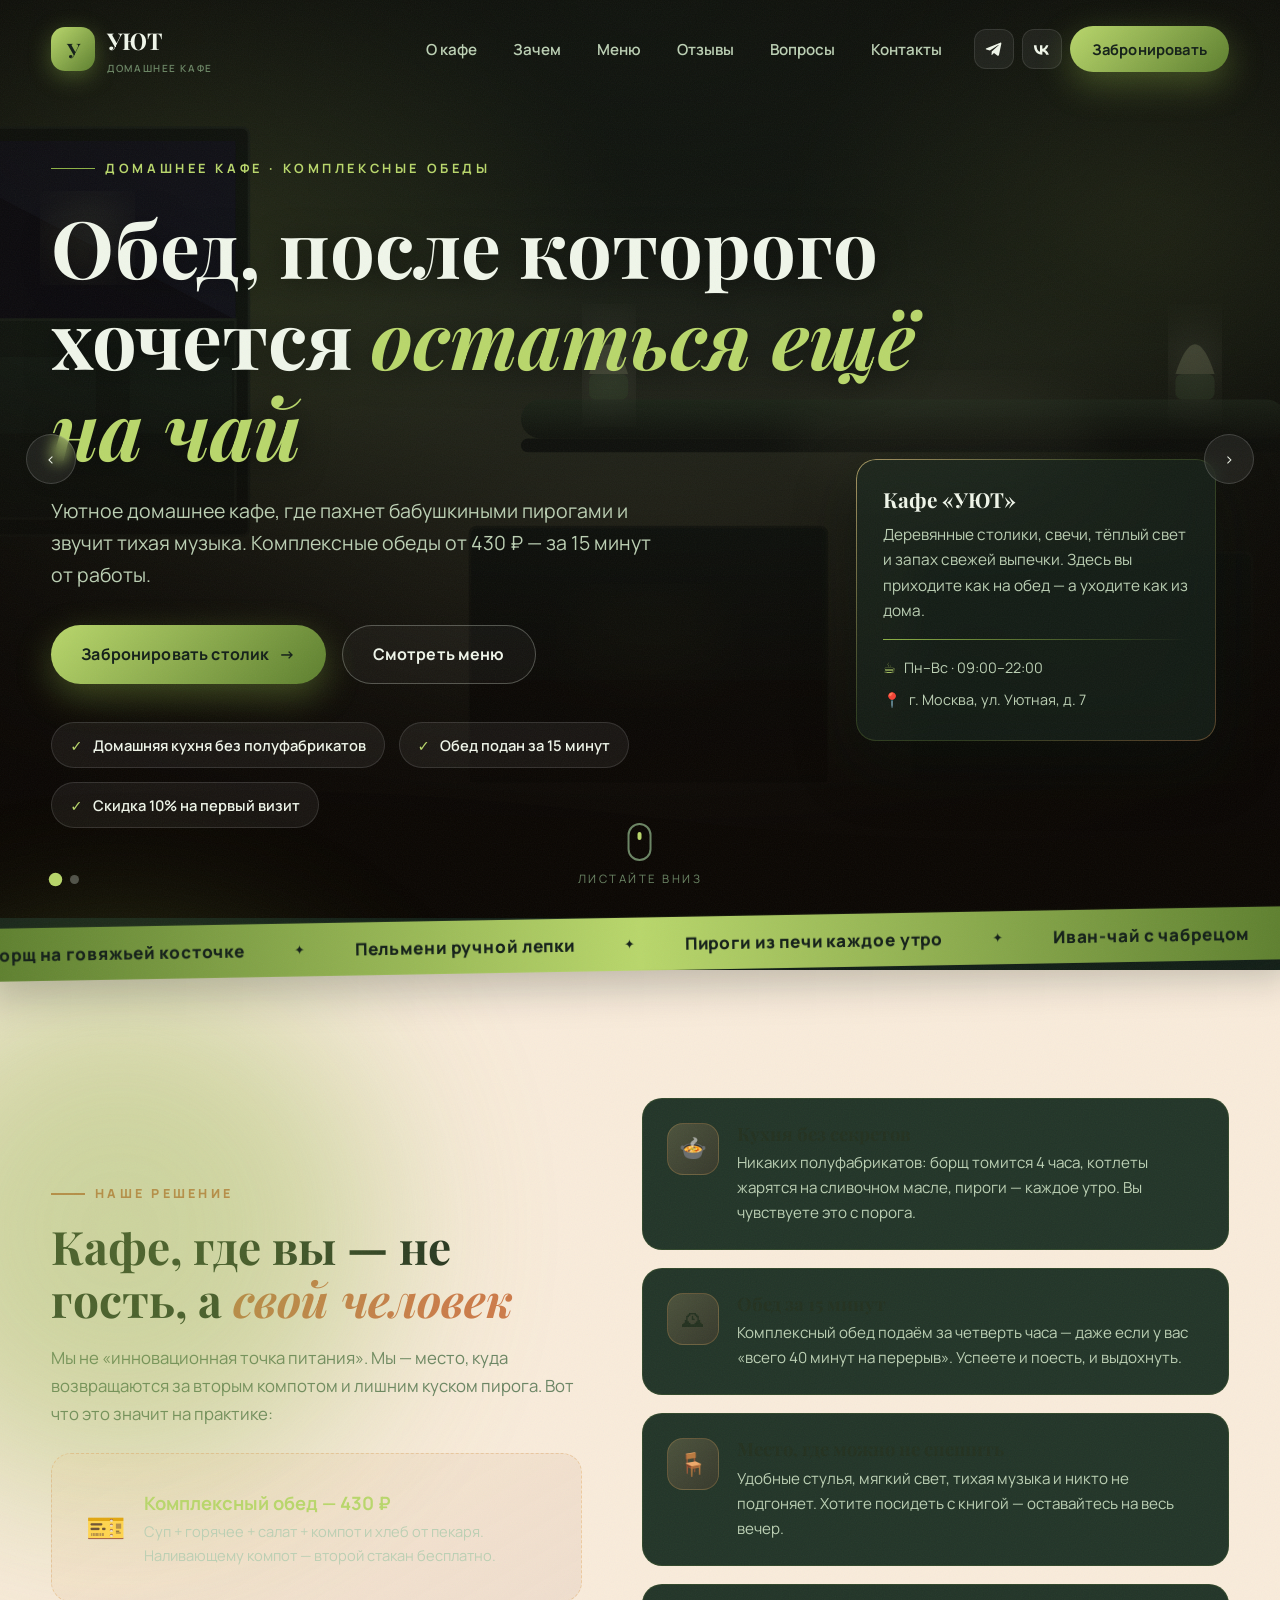
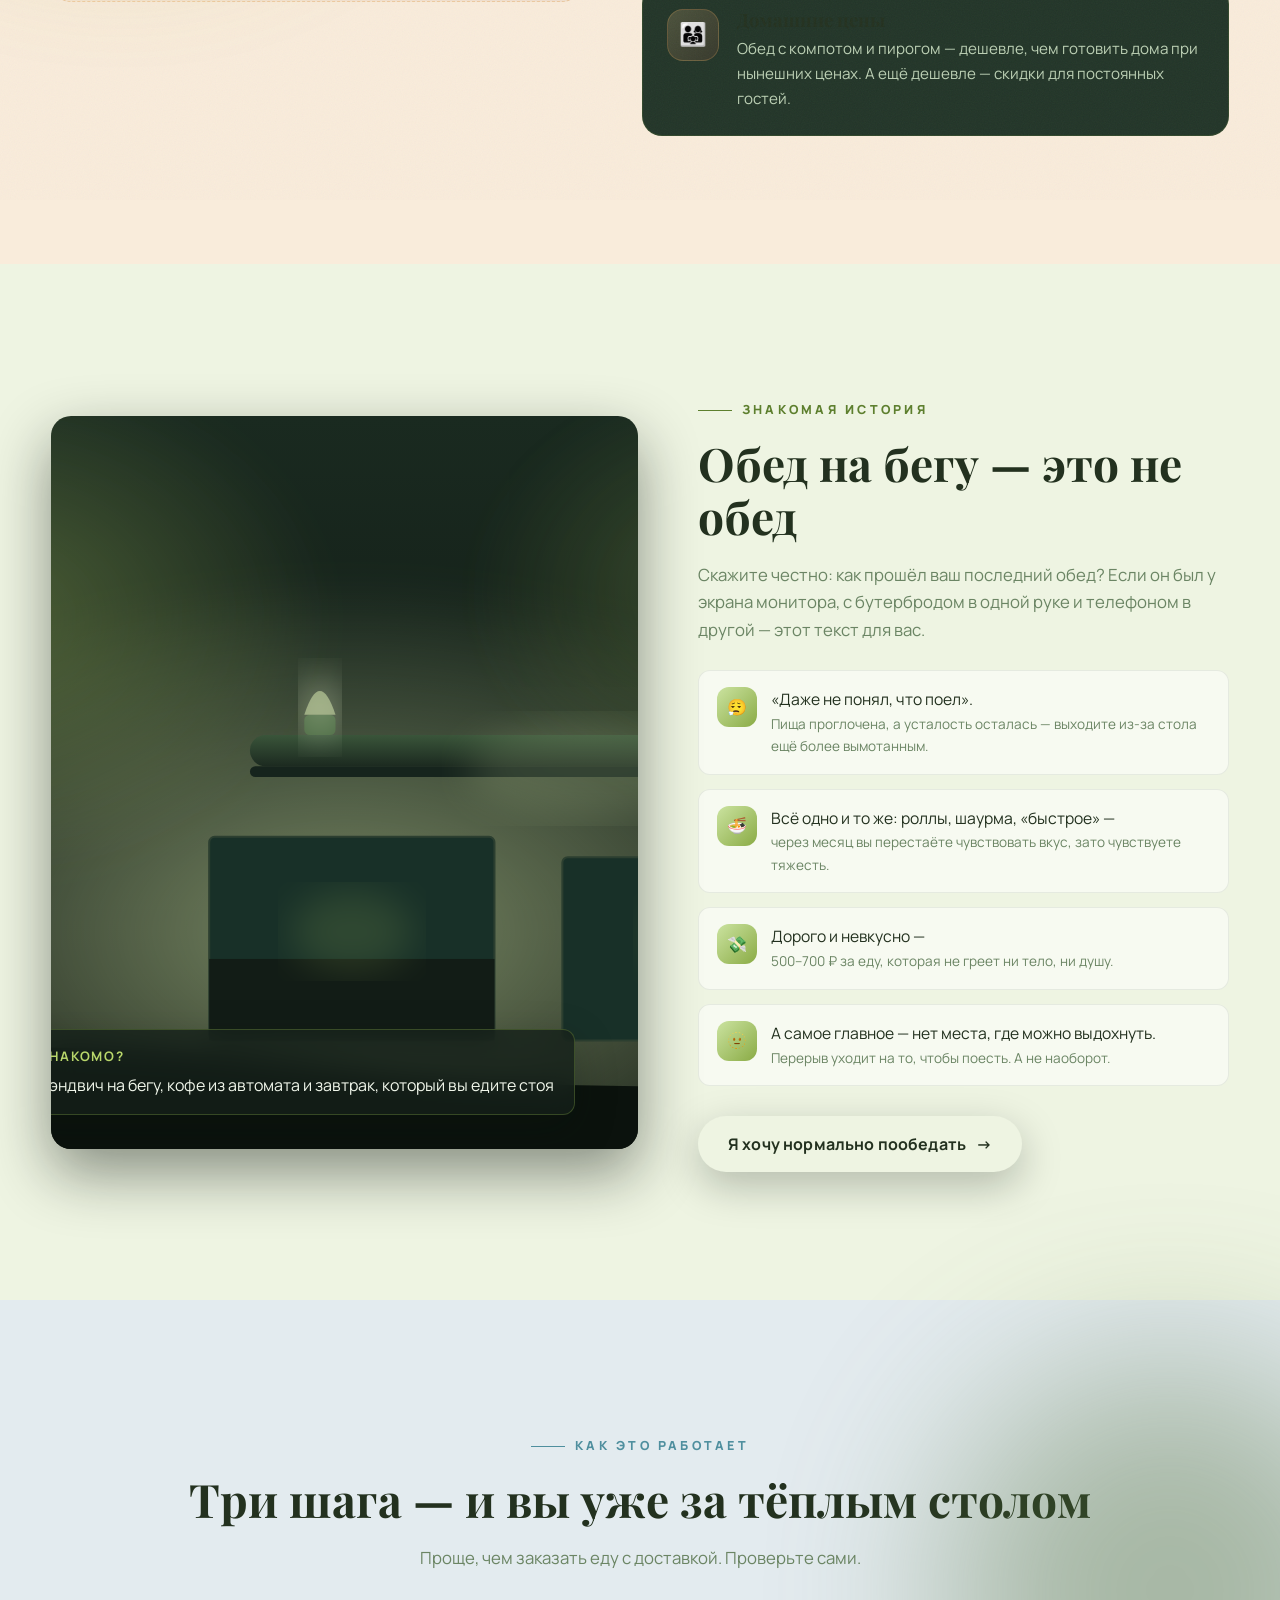
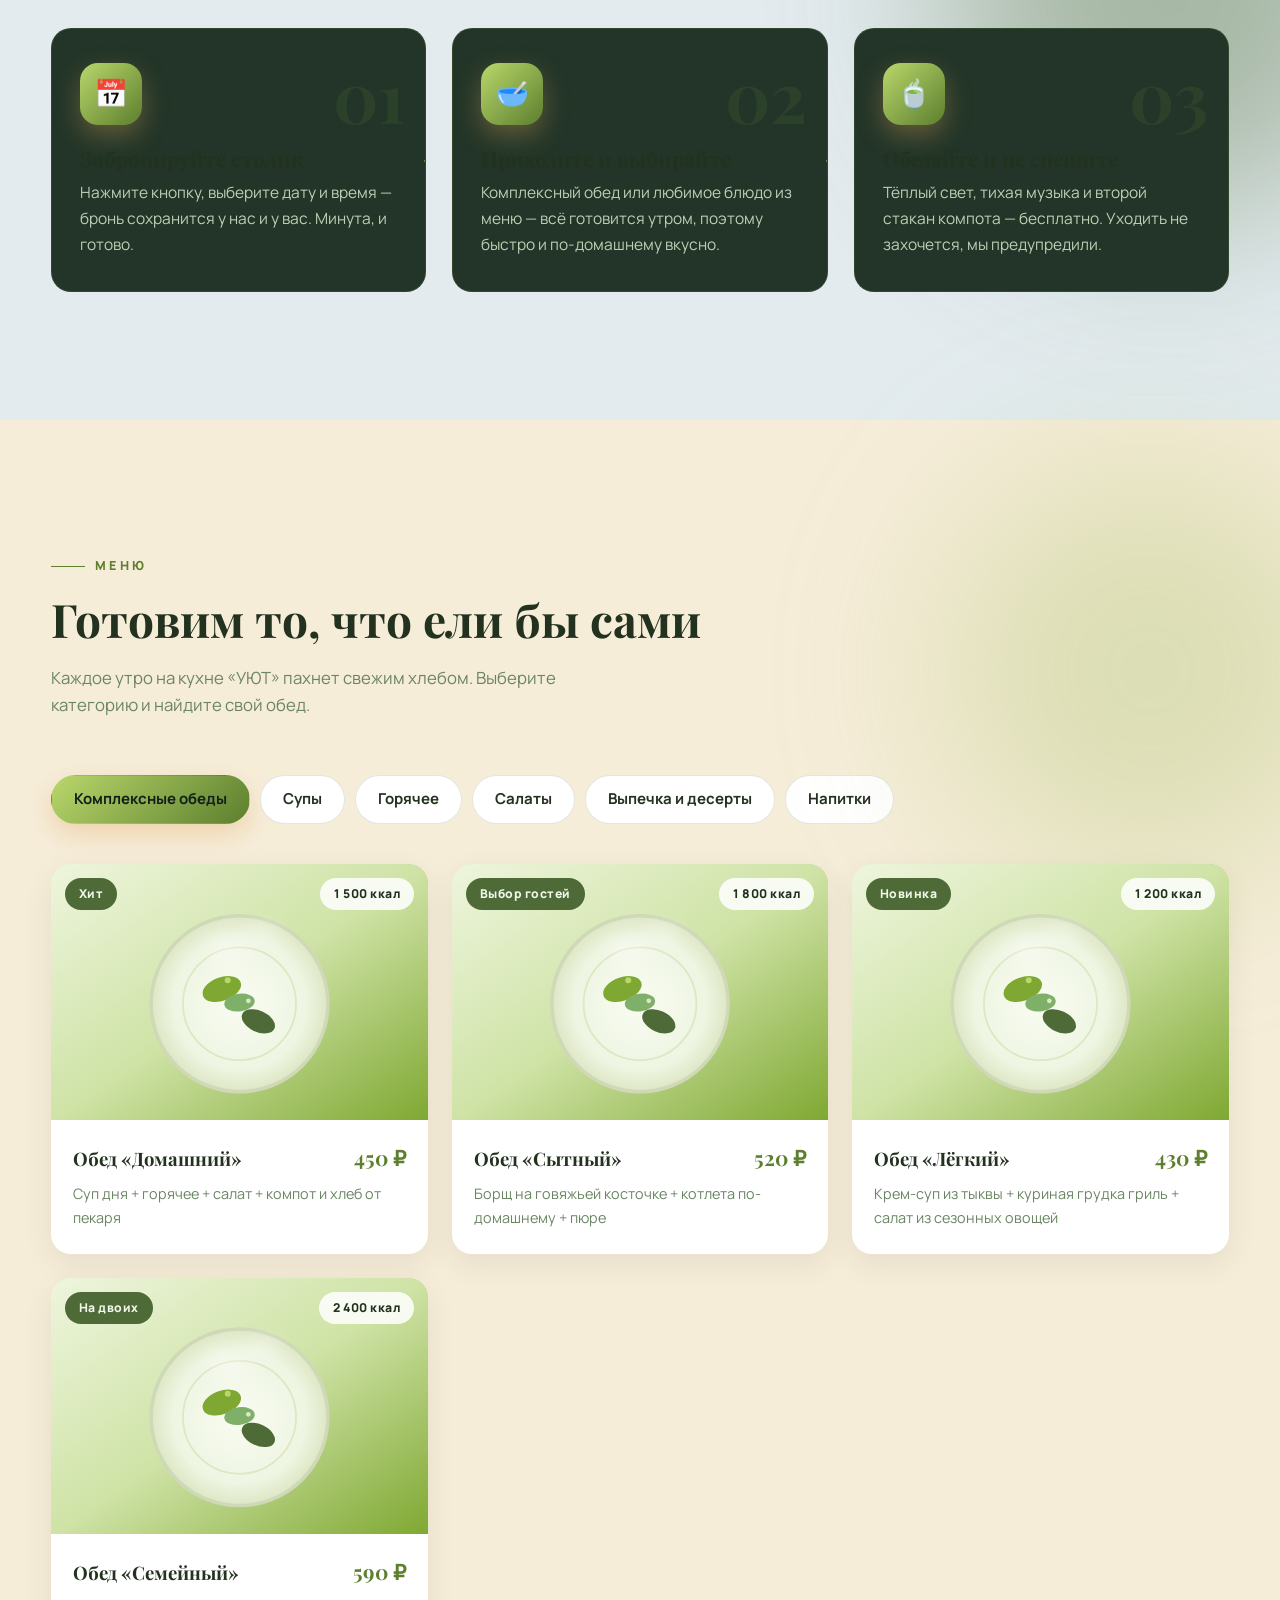
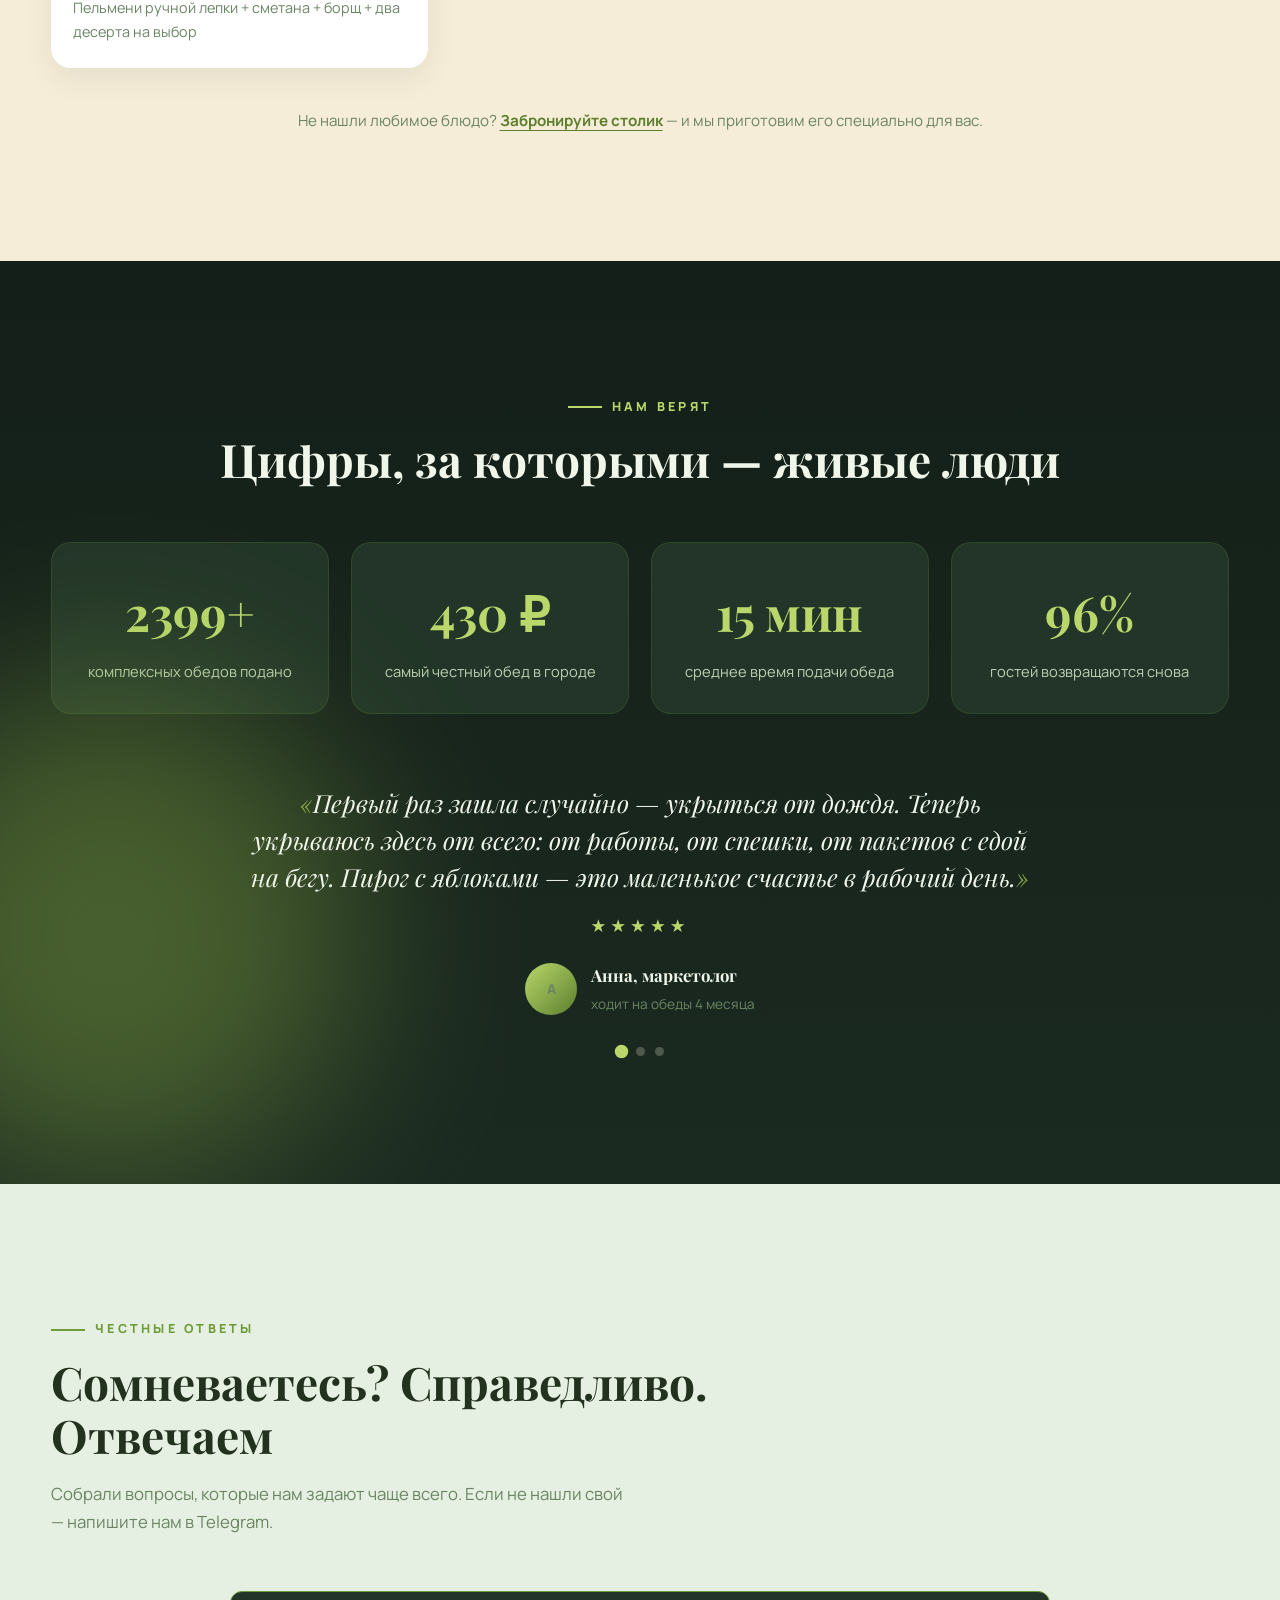
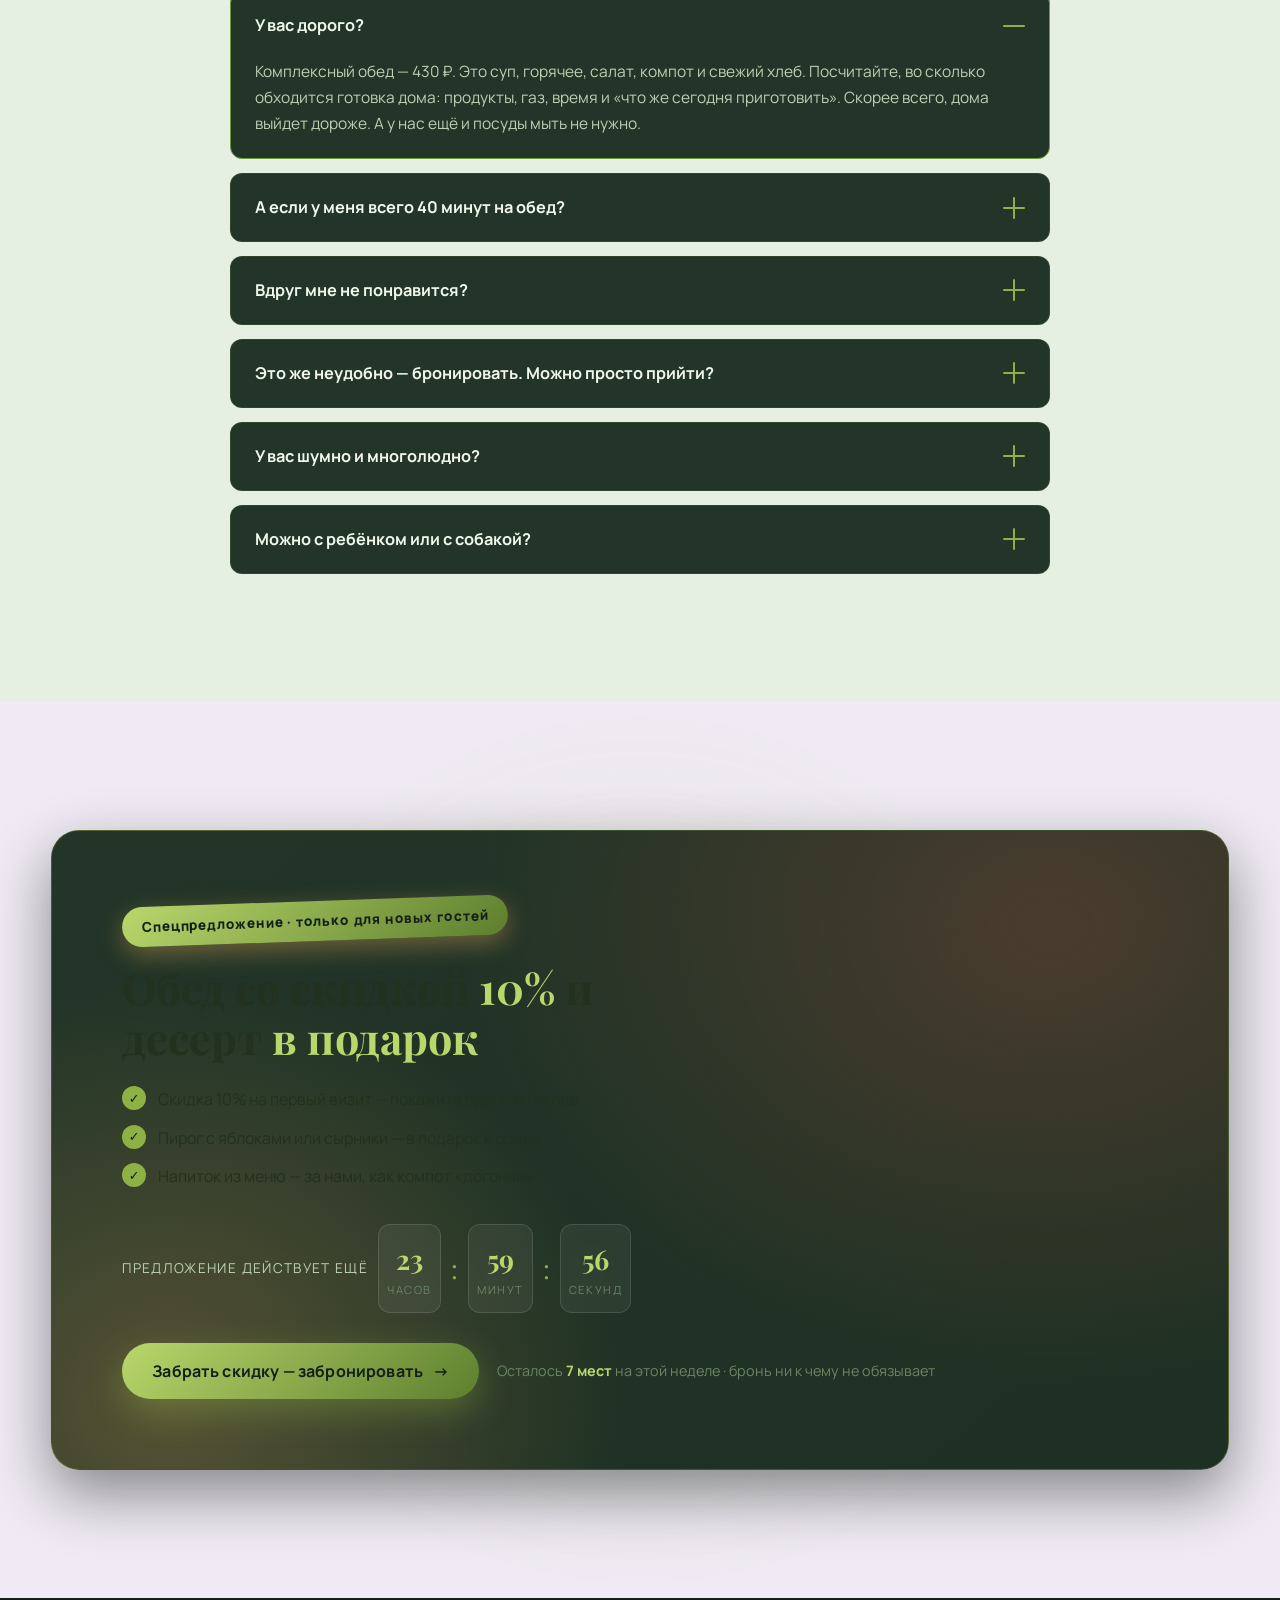
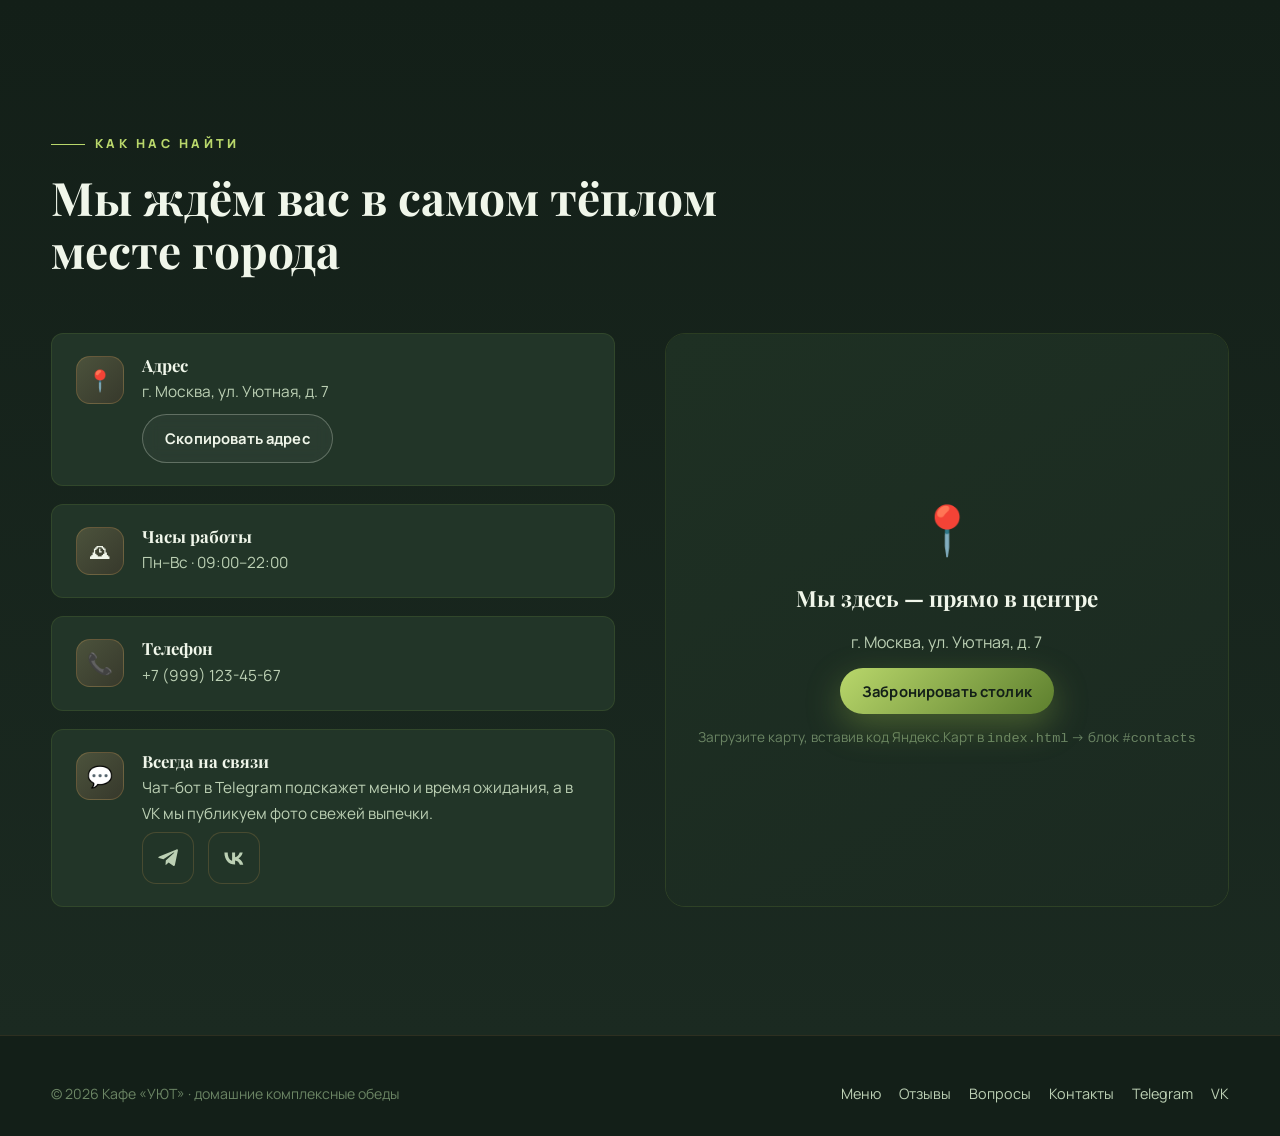
==== index.html @ 74ebea62 "Revert "feat: витрина вкуса — блюдо «липко» следует за курсором, раскрытие описания и историй, стрел" ====
<!DOCTYPE html>
<html lang="ru">
<head>
  <meta charset="UTF-8">
  <meta name="viewport" content="width=device-width, initial-scale=1.0">
  <title>УЮТ — домашнее кафе с комплексными обедами в Москве | Обед как дома</title>
  <meta name="description" content="Уютное домашнее кафе с комплексными обедами: борщ, котлеты по-домашнему, пироги и пельмени ручной лепки. Тёплая атмосфера, обед от 430 ₽, бронирование столика онлайн.">
  <meta name="keywords" content="домашнее кафе, комплексные обеды, обед как дома, уютное кафе, бизнес-ланч, домашняя кухня, кафе с бронированием столиков">
  <meta property="og:title" content="УЮТ — домашнее кафе с комплексными обедами">
  <meta property="og:description" content="Обед, после которого вы почувствуете себя дома. Комплексные обеды от 430 ₽.">
  <meta property="og:type" content="website">
  <meta property="og:image" content="images/hero-interior.svg">
  <link rel="icon" href="data:image/svg+xml,%3Csvg xmlns='http://www.w3.org/2000/svg' viewBox='0 0 100 100'%3E%3Ccircle cx='50' cy='50' r='48' fill='%238db145'/%3E%3Ctext x='50' y='66' font-size='46' text-anchor='middle' fill='%2317100b' font-family='Georgia'%3EУ%3C/text%3E%3C/svg%3E">
  <link rel="preconnect" href="https://fonts.googleapis.com">
  <link rel="preconnect" href="https://fonts.gstatic.com" crossorigin>
  <link href="https://fonts.googleapis.com/css2?family=Manrope:wght@400;600;700;800&family=Playfair+Display:ital,wght@0,700;0,800;1,700&display=swap" rel="stylesheet">
  <link rel="stylesheet" href="css/style.css">
</head>
<body class="grain">

<div class="read-progress" id="read-progress"></div>

<!-- ===================== ШАПКА ===================== -->
<header class="header" id="header">
  <div class="header__inner">
    <a href="#hero" class="logo">
      <span class="logo__mark">У</span>
      <span>УЮТ<small>домашнее кафе</small></span>
    </a>

    <button class="burger" id="burger" aria-label="Открыть меню">
      <span></span><span></span><span></span>
    </button>

    <nav class="nav" id="nav-menu">
      <a class="nav__link" href="#about">О кафе</a>
      <a class="nav__link" href="#problem">Зачем</a>
      <a class="nav__link" href="#menu">Меню</a>
      <a class="nav__link" href="#reviews">Отзывы</a>
      <a class="nav__link" href="#faq">Вопросы</a>
      <a class="nav__link" href="#contacts">Контакты</a>
      <div class="nav__social">
        <a class="social-btn" data-telegram href="#" aria-label="Написать в Telegram" target="_blank" rel="noopener">
          <svg viewBox="0 0 24 24" fill="currentColor"><path d="M21.9 4.6 18.9 19c-.2 1-.8 1.2-1.7.8l-4.6-3.4-2.2 2.1c-.2.3-.5.5-.9.5l.3-4.6 8.4-7.6c.4-.3-.1-.5-.6-.2L7.4 13.3 3 11.9c-1-.3-1-1 .2-1.5L20.5 3.4c.8-.3 1.5.2 1.4 1.2Z"/></svg>
        </a>
        <a class="social-btn" data-vk href="#" aria-label="Мы во ВКонтакте" target="_blank" rel="noopener">
          <svg viewBox="0 0 24 24" fill="currentColor"><path d="M13 18.5c-6.6 0-10.4-4.5-10.6-12h3.3c.1 5.5 2.5 7.8 4.4 8.3V6.5h3v4.7c1.9-.2 3.9-2.4 4.6-4.7h3c-.5 2.9-2.7 5.1-4.2 6 1.5.7 3.9 2.6 4.8 6.2h-3.4c-.7-2.2-2.5-4-4.8-4.2v4.2H13Z"/></svg>
        </a>
      </div>
      <a class="btn btn--primary btn--sm nav__cta" href="#" data-open-booking>Забронировать</a>
    </nav>
  </div>
</header>

<main>
  <!-- ===================== HERO ===================== -->
  <section class="hero" id="hero">
    <div class="hero-slide is-active">
      <picture class="hero-slide__media is-zoom">
        <img src="images/hero-interior.svg" data-photo="images/hero-interior.jpg" alt="Тёплый интерьер кафе УЮТ — деревянные столики, свечи и мягкий свет">
      </picture>
    </div>
    <div class="hero-slide">
      <picture class="hero-slide__media">
        <img src="images/hero-exterior.svg" data-photo="images/hero-exterior.jpg" alt="Вечерний фасад кафе УЮТ — тёплые окна и уличная вывеска">
      </picture>
    </div>

    <div class="hero__content">
      <p class="hero__eyebrow">Домашнее кафе · комплексные обеды</p>
      <h1 class="hero__title">Обед, после которого хочется <em>остаться ещё на чай</em></h1>
      <p class="hero__sub">Уютное домашнее кафе, где пахнет бабушкиными пирогами и звучит тихая музыка. Комплексные обеды от 430 ₽ — за 15 минут от работы.</p>
      <div class="hero__cta">
        <a class="btn btn--primary" href="#" data-open-booking>Забронировать столик <span class="btn__arrow">→</span></a>
        <a class="btn btn--ghost" href="#menu">Смотреть меню</a>
      </div>
      <ul class="hero__benefits">
        <li class="hero__benefit"><b>✓</b> Домашняя кухня без полуфабрикатов</li>
        <li class="hero__benefit"><b>✓</b> Обед подан за 15 минут</li>
        <li class="hero__benefit"><b>✓</b> Скидка 10% на первый визит</li>
      </ul>
    </div>

    <div class="hero__card">
      <h3>Кафе «УЮТ»</h3>
      <p>Деревянные столики, свечи, тёплый свет и запах свежей выпечки. Здесь вы приходите как на обед — а уходите как из дома.</p>
      <div class="hero__card-divider"></div>
      <div class="hero__card-row"><b>☕</b> <span data-hours></span></div>
      <div class="hero__card-row" style="margin-top:8px"><b>📍</b> <span data-address></span></div>
    </div>

    <div class="hero__dots">
      <button class="hero__dot is-active" aria-label="Слайд: интерьер"></button>
      <button class="hero__dot" aria-label="Слайд: фасад"></button>
    </div>
    <button class="hero__arrow is-prev" aria-label="Предыдущее фото">‹</button>
    <button class="hero__arrow is-next" aria-label="Следующее фото">›</button>

    <div class="hero__scroll">
      <div class="hero__mouse"></div>
      листайте вниз
    </div>
  </section>

  <!-- Бегущая строка -->
  <div class="marquee" aria-hidden="true">
    <div class="marquee__track">
      <span class="marquee__item">Борщ на говяжьей косточке</span>
      <span class="marquee__item">Пельмени ручной лепки</span>
      <span class="marquee__item">Пироги из печи каждое утро</span>
      <span class="marquee__item">Иван-чай с чабрецом</span>
      <span class="marquee__item">Сырники со сгущёнкой</span>
      <span class="marquee__item">Комплексные обеды от 430 ₽</span>
      <span class="marquee__item">Борщ на говяжьей косточке</span>
      <span class="marquee__item">Пельмени ручной лепки</span>
      <span class="marquee__item">Пироги из печи каждое утро</span>
      <span class="marquee__item">Иван-чай с чабрецом</span>
      <span class="marquee__item">Сырники со сгущёнкой</span>
      <span class="marquee__item">Комплексные обеды от 430 ₽</span>
    </div>
  </div>

  <!-- ===================== О КАФЕ / РЕШЕНИЕ ===================== -->
  <section class="section section--peach" id="about">
    <span class="warm-orb" style="width:520px;height:520px;left:-140px;top:0;background:var(--accent)"></span>
    <div class="container">
      <div class="solution">
        <div class="section__head" data-reveal>
          <span class="kicker">Наше решение</span>
          <h2 class="section__title">Кафе, где вы — не гость, а <em>свой человек</em></h2>
          <p class="section__lead">Мы не «инновационная точка питания». Мы — место, куда возвращаются за вторым компотом и лишним куском пирога. Вот что это значит на практике:</p>
          <div class="solution__ticket">
            <span style="font-size:2rem">🎫</span>
            <div>
              <b>Комплексный обед — 430 ₽</b>
              <p style="color:var(--text-soft);font-size:0.92rem">Суп + горячее + салат + компот и хлеб от пекаря. Наливающему компот — второй стакан бесплатно.</p>
            </div>
          </div>
        </div>
        <div class="solution__grid">
          <div class="solution__card" data-reveal>
            <span class="ico">🍲</span>
            <div>
              <h4>Кухня без секретов</h4>
              <p>Никаких полуфабрикатов: борщ томится 4 часа, котлеты жарятся на сливочном масле, пироги — каждое утро. Вы чувствуете это с порога.</p>
            </div>
          </div>
          <div class="solution__card" data-reveal>
            <span class="ico">🕰</span>
            <div>
              <h4>Обед за 15 минут</h4>
              <p>Комплексный обед подаём за четверть часа — даже если у вас «всего 40 минут на перерыв». Успеете и поесть, и выдохнуть.</p>
            </div>
          </div>
          <div class="solution__card" data-reveal>
            <span class="ico">🪑</span>
            <div>
              <h4>Место, где можно не спешить</h4>
              <p>Удобные стулья, мягкий свет, тихая музыка и никто не подгоняет. Хотите посидеть с книгой — оставайтесь на весь вечер.</p>
            </div>
          </div>
          <div class="solution__card" data-reveal>
            <span class="ico">👨‍👩‍👧</span>
            <div>
              <h4>Домашние цены</h4>
              <p>Обед с компотом и пирогом — дешевле, чем готовить дома при нынешних ценах. А ещё дешевле — скидки для постоянных гостей.</p>
            </div>
          </div>
        </div>
      </div>
    </div>
  </section>

  <!-- ===================== ПРОБЛЕМА ===================== -->
  <section class="section section--cream" id="problem">
    <div class="container">
      <div class="problem">
        <div class="problem__media" data-reveal>
          <img src="images/hero-interior.svg" data-photo="images/cafe-interior.jpg" alt="Уютная атмосфера внутри кафе УЮТ" style="aspect-ratio:4/5">
          <div class="problem__float">
            <b>Знакомо?</b>
            Сэндвич на бегу, кофе из автомата и завтрак, который вы едите стоя
          </div>
        </div>
        <div>
          <span class="kicker" data-reveal>Знакомая история</span>
          <h2 class="section__title" data-reveal>Обед на бегу — это не обед</h2>
          <p class="section__lead" data-reveal>Скажите честно: как прошёл ваш последний обед? Если он был у экрана монитора, с бутербродом в одной руке и телефоном в другой — этот текст для вас.</p>
          <ul class="problem__list">
            <li class="problem__item" data-reveal>
              <span class="ico">😮‍💨</span>
              <p>«Даже не понял, что поел». <small>Пища проглочена, а усталость осталась — выходите из-за стола ещё более вымотанным.</small></p>
            </li>
            <li class="problem__item" data-reveal>
              <span class="ico">🍜</span>
              <p>Всё одно и то же: роллы, шаурма, «быстрое» — <small>через месяц вы перестаёте чувствовать вкус, зато чувствуете тяжесть.</small></p>
            </li>
            <li class="problem__item" data-reveal>
              <span class="ico">💸</span>
              <p>Дорого и невкусно — <small>500–700 ₽ за еду, которая не греет ни тело, ни душу.</small></p>
            </li>
            <li class="problem__item" data-reveal>
              <span class="ico">🫥</span>
              <p>А самое главное — нет места, где можно выдохнуть. <small>Перерыв уходит на то, чтобы поесть. А не наоборот.</small></p>
            </li>
          </ul>
          <div data-reveal style="margin-top:30px">
            <a class="btn btn--cream" href="#" data-open-booking>Я хочу нормально пообедать <span class="btn__arrow">→</span></a>
          </div>
        </div>
      </div>
    </div>
  </section>

  <!-- ===================== КАК ЭТО РАБОТАЕТ ===================== -->
  <section class="section section--sky" id="how">
    <span class="warm-orb" style="width:460px;height:460px;right:-120px;top:60px;background:var(--wine)"></span>
    <div class="container">
      <div class="section__head" style="max-width:none;text-align:center;margin-left:auto;margin-right:auto" data-reveal>
        <span class="kicker" style="justify-content:center">Как это работает</span>
        <h2 class="section__title">Три шага — и вы уже за тёплым столом</h2>
        <p class="section__lead" style="margin:0 auto">Проще, чем заказать еду с доставкой. Проверьте сами.</p>
      </div>
      <div class="steps">
        <div class="step" data-reveal>
          <div class="step__ico">📅</div>
          <h4>Забронируйте столик</h4>
          <p>Нажмите кнопку, выберите дату и время — бронь сохранится у нас и у вас. Минута, и готово.</p>
          <span class="step__arrow">→</span>
        </div>
        <div class="step" data-reveal>
          <div class="step__ico">🥣</div>
          <h4>Приходите и выбирайте</h4>
          <p>Комплексный обед или любимое блюдо из меню — всё готовится утром, поэтому быстро и по-домашнему вкусно.</p>
          <span class="step__arrow">→</span>
        </div>
        <div class="step" data-reveal>
          <div class="step__ico">🍵</div>
          <h4>Обедайте и не спешите</h4>
          <p>Тёплый свет, тихая музыка и второй стакан компота — бесплатно. Уходить не захочется, мы предупредили.</p>
        </div>
      </div>
    </div>
  </section>

  <!-- ===================== МЕНЮ ===================== -->
  <section class="section menu-wrap" id="menu">
    <span class="warm-orb" style="width:420px;height:420px;right:-80px;top:40px;background:var(--accent);opacity:0.25"></span>
    <div class="container">
      <div class="section__head" data-reveal>
        <span class="kicker">Меню</span>
        <h2 class="section__title">Готовим то, что ели бы сами</h2>
        <p class="section__lead">Каждое утро на кухне «УЮТ» пахнет свежим хлебом. Выберите категорию и найдите свой обед.</p>
      </div>

      <div class="menu-tabs" id="menu-tabs" data-reveal></div>
      <div class="menu-grid" id="menu-grid"></div>

      <p class="menu__note" data-reveal>
        Не нашли любимое блюдо? <a href="#" data-open-booking>Забронируйте столик</a> — и мы приготовим его специально для вас.
      </p>
    </div>
  </section>

  <!-- ===================== СОЦДОКАЗАТЕЛЬСТВА ===================== -->
  <section class="section section--dark" id="reviews">
    <span class="warm-orb" style="width:500px;height:500px;left:-140px;bottom:0;background:var(--accent)"></span>
    <div class="container">
      <div class="section__head" style="max-width:none;text-align:center;margin-left:auto;margin-right:auto" data-reveal>
        <span class="kicker" style="justify-content:center">Нам верят</span>
        <h2 class="section__title">Цифры, за которыми — живые люди</h2>
      </div>

      <div class="stats">
        <div class="stat" data-reveal><div class="stat__num"><span data-count="2400" data-suffix="+">0</span></div><div class="stat__label">комплексных обедов подано</div></div>
        <div class="stat" data-reveal><div class="stat__num"><span data-count="430">0</span> ₽</div><div class="stat__label">самый честный обед в городе</div></div>
        <div class="stat" data-reveal><div class="stat__num"><span data-count="15">0</span> мин</div><div class="stat__label">среднее время подачи обеда</div></div>
        <div class="stat" data-reveal><div class="stat__num"><span data-count="96" data-suffix="%">0</span></div><div class="stat__label">гостей возвращаются снова</div></div>
      </div>

      <div class="reviews" data-reveal>
        <div class="review is-active">
          <p class="review__text">Первый раз зашла случайно — укрыться от дождя. Теперь укрываюсь здесь от всего: от работы, от спешки, от пакетов с едой на бегу. Пирог с яблоками — это маленькое счастье в рабочий день.</p>
          <div class="review__stars">★★★★★</div>
          <div class="review__author"><span class="review__ava">А</span><div style="text-align:left"><b>Анна, маркетолог</b><span>ходит на обеды 4 месяца</span></div></div>
        </div>
        <div class="review">
          <p class="review__text">Я объездил полгорода по работе. Здесь единственное место, где обед за 15 минут — это реально 15 минут, а не «ну ещё пару минуточек». И компот — как у бабушки, честное слово.</p>
          <div class="review__stars">★★★★★</div>
          <div class="review__author"><span class="review__ava">С</span><div style="text-align:left"><b>Сергей, водитель</b><span>заезжает 2–3 раза в неделю</span></div></div>
        </div>
        <div class="review">
          <p class="review__text">Привели дочку на сырники, а в итоге просидели весь вечер. Тёплый свет, запах выпечки, и никто не торопит. Такое ощущение, что мы не в кафе, а в гостях у хороших знакомых.</p>
          <div class="review__stars">★★★★★</div>
          <div class="review__author"><span class="review__ava">М</span><div style="text-align:left"><b>Марина</b><span>приходит с семьёй по выходным</span></div></div>
        </div>
      </div>
      <div class="review-dots">
        <button class="review-dot is-active" aria-label="Отзыв 1"></button>
        <button class="review-dot" aria-label="Отзыв 2"></button>
        <button class="review-dot" aria-label="Отзыв 3"></button>
      </div>
    </div>
  </section>

  <!-- ===================== FAQ ===================== -->
  <section class="section section--mint" id="faq">
    <div class="container">
      <div class="section__head" data-reveal>
        <span class="kicker">Честные ответы</span>
        <h2 class="section__title">Сомневаетесь? Справедливо. Отвечаем</h2>
        <p class="section__lead">Собрали вопросы, которые нам задают чаще всего. Если не нашли свой — напишите нам в Telegram.</p>
      </div>

      <div class="faq" data-reveal>
        <div class="faq__item is-open">
          <button class="faq__q">У вас дорого?<span class="faq__icon"></span></button>
          <div class="faq__a"><p class="faq__a-inner">Комплексный обед — 430 ₽. Это суп, горячее, салат, компот и свежий хлеб. Посчитайте, во сколько обходится готовка дома: продукты, газ, время и «что же сегодня приготовить». Скорее всего, дома выйдет дороже. А у нас ещё и посуды мыть не нужно.</p></div>
        </div>
        <div class="faq__item">
          <button class="faq__q">А если у меня всего 40 минут на обед?<span class="faq__icon"></span></button>
          <div class="faq__a"><p class="faq__a-inner">Комплексный обед подаём за 15 минут. А если вы позвоните заранее и попросите накрыть стол к приходу — он уже будет ждать вас. Бронь столика занимает минуту.</p></div>
        </div>
        <div class="faq__item">
          <button class="faq__q">Вдруг мне не понравится?<span class="faq__icon"></span></button>
          <div class="faq__a"><p class="faq__a-inner">Тогда мы заменим блюдо или вернём деньги — без вопросов и выяснения отношений. Нам важнее, чтобы вы вернулись, чем чтобы «победить в споре». За 2 года мы не пользовались этим правилом и 20 раз — гости ценят честность.</p></div>
        </div>
        <div class="faq__item">
          <button class="faq__q">Это же неудобно — бронировать. Можно просто прийти?<span class="faq__icon"></span></button>
          <div class="faq__a"><p class="faq__a-inner">Можно, конечно! Но в обеденное время столики у окна разбирают быстро. Бронь — это способ гарантированно попасть в любимое место, а не лишняя формальность. Кстати, бронь можно отменить в один клик.</p></div>
        </div>
        <div class="faq__item">
          <button class="faq__q">У вас шумно и многолюдно?<span class="faq__icon"></span></button>
          <div class="faq__a"><p class="faq__a-inner">Нет. Мы сознательно держим немного столиков, чтобы в зале было тихо и спокойно. Сюда приходят, чтобы выдохнуть, а не чтобы договариваться на повышенных тонах.</p></div>
        </div>
        <div class="faq__item">
          <button class="faq__q">Можно с ребёнком или с собакой?<span class="faq__icon"></span></button>
          <div class="faq__a"><p class="faq__a-inner">Конечно! Для детей есть стульчики и творожные сырники, а маленьким собакам — миска с водой и пара ласковых слов. Главное — предупредите при бронировании, мы подготовимся.</p></div>
        </div>
      </div>
    </div>
  </section>

  <!-- ===================== ОФФЕР ===================== -->
  <section class="section section--lilac" id="offer">
    <span class="warm-orb" style="width:560px;height:560px;left:50%;top:50%;transform:translate(-50%,-50%);background:var(--accent);opacity:0.16"></span>
    <div class="container">
      <div class="offer" data-reveal>
        <span class="offer__badge">Спецпредложение · только для новых гостей</span>
        <h2>Обед со скидкой <span>10%</span> и десерт <span>в подарок</span></h2>
        <ul class="offer__list">
          <li>Скидка 10% на первый визит — покажите бронь на входе</li>
          <li>Пирог с яблоками или сырники — в подарок к обеду</li>
          <li>Напиток из меню — за нами, как компот «догоняй»</li>
        </ul>
        <div class="timer">
          <span class="timer__label">Предложение действует ещё</span>
          <span class="timer__cell"><div class="timer__num" data-timer-h>00</div><div class="timer__unit">часов</div></span>
          <span class="timer__sep">:</span>
          <span class="timer__cell"><div class="timer__num" data-timer-m>00</div><div class="timer__unit">минут</div></span>
          <span class="timer__sep">:</span>
          <span class="timer__cell"><div class="timer__num" data-timer-s>00</div><div class="timer__unit">секунд</div></span>
        </div>
        <div class="offer__cta">
          <a class="btn btn--primary" href="#" data-open-booking>Забрать скидку — забронировать <span class="btn__arrow">→</span></a>
          <span class="offer__note">Осталось <b>7 мест</b> на этой неделе · бронь ни к чему не обязывает</span>
        </div>
      </div>
    </div>
  </section>

  <!-- ===================== КОНТАКТЫ ===================== -->
  <section class="section section--dark" id="contacts">
    <div class="container">
      <div class="section__head" data-reveal>
        <span class="kicker">Как нас найти</span>
        <h2 class="section__title">Мы ждём вас в самом тёплом месте города</h2>
      </div>

      <div class="contacts">
        <div class="contact-info">
          <div class="contact-card" data-reveal>
            <span class="ico">📍</span>
            <div>
              <h4>Адрес</h4>
              <p data-address></p>
              <button id="copy-address" class="btn btn--ghost btn--sm" style="margin-top:10px">Скопировать адрес</button>
            </div>
          </div>
          <div class="contact-card" data-reveal>
            <span class="ico">🕰</span>
            <div>
              <h4>Часы работы</h4>
              <p data-hours></p>
            </div>
          </div>
          <div class="contact-card" data-reveal>
            <span class="ico">📞</span>
            <div>
              <h4>Телефон</h4>
              <p><a data-phone-href href="#"><span data-phone-text></span></a></p>
            </div>
          </div>
          <div class="contact-card" data-reveal>
            <span class="ico">💬</span>
            <div>
              <h4>Всегда на связи</h4>
              <p>Чат-бот в Telegram подскажет меню и время ожидания, а в VK мы публикуем фото свежей выпечки.</p>
              <div class="contact-social">
                <a class="social-btn" data-telegram href="#" target="_blank" rel="noopener" aria-label="Чат-бот в Telegram">
                  <svg viewBox="0 0 24 24" fill="currentColor" style="width:24px;height:24px"><path d="M21.9 4.6 18.9 19c-.2 1-.8 1.2-1.7.8l-4.6-3.4-2.2 2.1c-.2.3-.5.5-.9.5l.3-4.6 8.4-7.6c.4-.3-.1-.5-.6-.2L7.4 13.3 3 11.9c-1-.3-1-1 .2-1.5L20.5 3.4c.8-.3 1.5.2 1.4 1.2Z"/></svg>
                </a>
                <a class="social-btn" data-vk href="#" target="_blank" rel="noopener" aria-label="Мы во ВКонтакте">
                  <svg viewBox="0 0 24 24" fill="currentColor" style="width:24px;height:24px"><path d="M13 18.5c-6.6 0-10.4-4.5-10.6-12h3.3c.1 5.5 2.5 7.8 4.4 8.3V6.5h3v4.7c1.9-.2 3.9-2.4 4.6-4.7h3c-.5 2.9-2.7 5.1-4.2 6 1.5.7 3.9 2.6 4.8 6.2h-3.4c-.7-2.2-2.5-4-4.8-4.2v4.2H13Z"/></svg>
                </a>
              </div>
            </div>
          </div>
        </div>

        <div class="map-card" data-reveal>
          <div class="map-fallback">
            <span class="map-pin">📍</span>
            <b>Мы здесь — прямо в центре</b>
            <p data-address style="color:var(--text-soft)"></p>
            <a class="btn btn--primary btn--sm" href="#" data-open-booking>Забронировать столик</a>
            <p style="font-size:0.85rem;color:var(--text-mute)">Загрузите карту, вставив код Яндекс.Карт в <code>index.html</code> → блок <code>#contacts</code></p>
          </div>
        </div>
      </div>
    </div>
  </section>
</main>

<!-- ===================== ФУТЕР ===================== -->
<footer class="footer">
  <div class="container footer__inner">
    <div class="footer__copy">© <span data-year></span> Кафе «УЮТ» · домашние комплексные обеды</div>
    <nav class="footer__nav">
      <a href="#menu">Меню</a>
      <a href="#reviews">Отзывы</a>
      <a href="#faq">Вопросы</a>
      <a href="#contacts">Контакты</a>
      <a data-telegram href="#" target="_blank" rel="noopener">Telegram</a>
      <a data-vk href="#" target="_blank" rel="noopener">VK</a>
    </nav>
  </div>
</footer>

<!-- ===================== МОДАЛКА БРОНИРОВАНИЯ ===================== -->
<div class="modal" id="booking-modal" role="dialog" aria-modal="true" aria-labelledby="booking-title">
  <div class="modal__dialog">
    <button class="modal__close" data-close-booking aria-label="Закрыть">✕</button>
    <h2 class="modal__title" id="booking-title">Забронировать столик</h2>
    <p class="modal__sub">Оставьте заявку — мы позвоним и подтвердим бронь за 15 минут.</p>

    <form id="booking-form" novalidate>
      <div class="field">
        <label class="field__label" for="booking-name">Ваше имя <span>*</span></label>
        <input class="field__input" type="text" id="booking-name" name="name" required placeholder="Например, Анна">
        <span class="field__msg"></span>
      </div>
      <div class="field">
        <label class="field__label" for="booking-phone">Телефон <span>*</span></label>
        <input class="field__input" type="tel" id="booking-phone" name="phone" required placeholder="+7 (___) ___-__-__" autocomplete="tel">
        <span class="field__msg"></span>
      </div>
      <div class="field-row">
        <div class="field">
          <label class="field__label" for="booking-date">Дата <span>*</span></label>
          <input class="field__input" type="date" id="booking-date" name="date" required>
          <span class="field__msg"></span>
        </div>
        <div class="field">
          <label class="field__label" for="booking-time">Время <span>*</span></label>
          <input class="field__input" type="time" id="booking-time" name="time" required>
          <span class="field__msg"></span>
        </div>
      </div>
      <div class="field">
        <label class="field__label" for="booking-guests">Количество гостей</label>
        <select class="field__input" id="booking-guests" name="guests">
          <option value="1">1 гость</option>
          <option value="2" selected>2 гостя</option>
          <option value="3">3 гостя</option>
          <option value="4">4 гостя</option>
          <option value="6">5–6 гостей</option>
        </select>
        <span class="field__msg"></span>
      </div>
      <div class="field">
        <label class="field__label" for="booking-comment">Пожелания</label>
        <textarea class="field__input" id="booking-comment" name="comment" rows="2" placeholder="Столик у окна, детский стульчик, именинный пирог…"></textarea>
        <span class="field__msg"></span>
      </div>
      <button type="submit" class="btn btn--primary form__submit">Подтвердить бронь</button>
      <p class="form__note">Нажимая кнопку, вы соглашаетесь на обработку персональных данных.</p>
    </form>

    <div class="booking-list" id="booking-list"></div>
  </div>
</div>

<div class="toast-box" id="toast-box"></div>

<button class="to-top" id="to-top" aria-label="Наверх">↑</button>

<script src="js/menu.js"></script>
<script src="js/main.js"></script>
</body>
</html>
---- css/style.css ----
/* ============================================================
   УЮТ — домашнее кафе с комплексными обедами
   Тёплый уют · современные эффекты · адаптив
   ============================================================ */

:root {
  --bg-ink: #131f18;
  --bg-deep: #1b2a21;
  --bg-card: #223528;
  --bg-cream: #eef4e2;
  --bg-cream-soft: #f5f8ec;
  --bg-peach: #f9ecdb;
  --bg-mint: #e6f0e2;
  --bg-sky: #e3ebef;
  --bg-honey: #f6edd9;
  --bg-lilac: #efeaf3;
  --text-light: #f0f6ea;
  --text-soft: #bcd0b4;
  --text-mute: #6b8564;
  --text-ink: #23311f;
  --accent: #8db145;
  --accent-hi: #b9d76b;
  --accent-deep: #5d7f2e;
  --wine: #4e6b37;
  --ok: #7fb069;
  --err: #c94f3d;
  --radius: 20px;
  --radius-s: 12px;
  --shadow: 0 24px 60px rgba(8, 18, 12, 0.45);
  --shadow-soft: 0 14px 40px rgba(8, 18, 12, 0.25);
  --font-disp: "Playfair Display", Georgia, serif;
  --font-body: "Manrope", system-ui, sans-serif;
  --ease: cubic-bezier(0.22, 1, 0.36, 1);
}

* { margin: 0; padding: 0; box-sizing: border-box; }

html { scroll-behavior: smooth; }

body {
  font-family: var(--font-body);
  background: var(--bg-ink);
  color: var(--text-light);
  line-height: 1.65;
  overflow-x: hidden;
  -webkit-font-smoothing: antialiased;
}

body.no-scroll { overflow: hidden; }

img { display: block; max-width: 100%; }
a { color: inherit; text-decoration: none; }
button { font: inherit; cursor: pointer; border: none; background: none; color: inherit; }
ul { list-style: none; }

h1, h2, h3, h4 { font-family: var(--font-disp); font-weight: 700; line-height: 1.15; }

::selection { background: var(--accent); color: var(--bg-ink); }

/* Scrollbar */
::-webkit-scrollbar { width: 11px; }
::-webkit-scrollbar-track { background: var(--bg-ink); }
::-webkit-scrollbar-thumb { background: linear-gradient(var(--accent-deep), var(--wine)); border-radius: 8px; border: 3px solid var(--bg-ink); }

/* Зерно плёнки поверх всего */
.grain::after {
  content: "";
  position: fixed;
  inset: -100%;
  z-index: 90;
  pointer-events: none;
  opacity: 0.05;
  background-image: url("data:image/svg+xml,%3Csvg xmlns='http://www.w3.org/2000/svg' width='240' height='240'%3E%3Cfilter id='n'%3E%3CfeTurbulence type='fractalNoise' baseFrequency='0.85' numOctaves='2'/%3E%3C/filter%3E%3Crect width='240' height='240' filter='url(%23n)'/%3E%3C/svg%3E");
  animation: grain 8s steps(10) infinite;
}
@keyframes grain {
  0%,100% { transform: translate(0,0); }
  20% { transform: translate(-6%,4%); }
  40% { transform: translate(4%,-6%); }
  60% { transform: translate(-4%,-4%); }
  80% { transform: translate(6%,6%); }
}

/* Тёплое свечение в фоне секций */
.warm-orb {
  position: absolute;
  border-radius: 50%;
  filter: blur(90px);
  pointer-events: none;
  opacity: 0.4;
}

/* ============================================================
   ШАПКА
   ============================================================ */
.header {
  position: fixed;
  inset: 0 0 auto 0;
  z-index: 60;
  padding: 22px clamp(18px, 4vw, 60px);
  transition: background 0.4s var(--ease), padding 0.4s var(--ease), backdrop-filter 0.4s;
}
.header.is-scrolled {
  padding: 12px clamp(18px, 4vw, 60px);
  background: rgba(20, 32, 26, 0.72);
  backdrop-filter: blur(18px) saturate(1.3);
  -webkit-backdrop-filter: blur(18px) saturate(1.3);
  border-bottom: 1px solid rgba(141, 177, 69, 0.14);
}
.header__inner { max-width: 1280px; margin: 0 auto; display: flex; align-items: center; gap: 24px; }

.logo { display: flex; align-items: center; gap: 12px; font-family: var(--font-disp); font-weight: 700; font-size: 1.45rem; }
.logo__mark {
  width: 44px; height: 44px; border-radius: 14px;
  display: grid; place-items: center;
  background: linear-gradient(135deg, var(--accent-hi), var(--accent-deep));
  color: var(--bg-ink);
  box-shadow: 0 6px 22px rgba(141, 177, 69, 0.4);
  font-size: 1.25rem;
}
.logo small { display: block; font-family: var(--font-body); font-weight: 600; font-size: 0.62rem; letter-spacing: 0.16em; text-transform: uppercase; color: var(--text-mute); }

.nav { display: flex; align-items: center; gap: 8px; margin-left: auto; }
.nav__link {
  position: relative;
  padding: 9px 14px;
  font-size: 0.95rem;
  font-weight: 600;
  color: var(--text-soft);
  border-radius: 999px;
  transition: color 0.3s, background 0.3s;
}
.nav__link::after {
  content: ""; position: absolute; left: 14px; right: 14px; bottom: 5px; height: 2px;
  background: var(--accent); border-radius: 2px; transform: scaleX(0); transform-origin: left;
  transition: transform 0.35s var(--ease);
}
.nav__link:hover { color: var(--text-light); }
.nav__link:hover::after { transform: scaleX(1); }

.nav__social { display: flex; gap: 8px; margin-left: 10px; }
.social-btn {
  width: 40px; height: 40px; border-radius: 12px;
  display: grid; place-items: center;
  background: rgba(255, 255, 255, 0.06);
  border: 1px solid rgba(255, 255, 255, 0.1);
  transition: transform 0.3s var(--ease), background 0.3s, border-color 0.3s;
}
.social-btn:hover { transform: translateY(-3px); background: var(--accent); border-color: var(--accent); color: var(--bg-ink); }
.social-btn svg { width: 19px; height: 19px; }

.btn {
  display: inline-flex; align-items: center; justify-content: center; gap: 10px;
  padding: 15px 30px;
  border-radius: 999px;
  font-weight: 700; font-size: 1rem;
  letter-spacing: 0.01em;
  transition: transform 0.3s var(--ease), box-shadow 0.3s var(--ease), background 0.3s, color 0.3s;
  position: relative; overflow: hidden;
}
.btn--primary {
  background: linear-gradient(135deg, var(--accent-hi), var(--accent-deep));
  color: var(--bg-ink);
  box-shadow: 0 12px 34px rgba(141, 177, 69, 0.38);
}
.btn--primary:hover { transform: translateY(-3px); box-shadow: 0 18px 44px rgba(141, 177, 69, 0.5); }
.btn--ghost {
  border: 1px solid rgba(240, 246, 234, 0.28);
  color: var(--text-light);
  background: rgba(255, 255, 255, 0.04);
  backdrop-filter: blur(8px);
}
.btn--ghost:hover { border-color: var(--accent); color: var(--accent-hi); transform: translateY(-3px); }
.btn--cream { background: var(--bg-cream); color: var(--text-ink); box-shadow: var(--shadow-soft); }
.btn--cream:hover { transform: translateY(-3px); }
.btn--sm { padding: 11px 22px; font-size: 0.92rem; }
.btn__arrow { transition: transform 0.3s var(--ease); }
.btn:hover .btn__arrow { transform: translateX(5px); }

/* Бургер */
.burger { display: none; flex-direction: column; gap: 5px; padding: 10px; z-index: 70; }
.burger span { width: 26px; height: 2.5px; background: var(--text-light); border-radius: 2px; transition: 0.35s var(--ease); }
.burger.is-open span:nth-child(1) { transform: translateY(7.5px) rotate(45deg); }
.burger.is-open span:nth-child(2) { opacity: 0; }
.burger.is-open span:nth-child(3) { transform: translateY(-7.5px) rotate(-45deg); }

/* ============================================================
   HERO
   ============================================================ */
.hero {
  position: relative;
  min-height: 100vh;
  min-height: 100svh;
  display: flex; align-items: flex-end;
  overflow: hidden;
  will-change: transform;
}

.hero-slide {
  position: absolute; inset: 0;
  opacity: 0;
  transition: opacity 1.6s var(--ease);
  z-index: 0;
}
.hero-slide.is-active { opacity: 1; z-index: 1; }

.hero-slide__media {
  position: absolute; inset: 0;
  transform: scale(1.06);
  transition: transform 1.8s var(--ease);
}
.hero-slide__media img { width: 100%; height: 100%; object-fit: cover; }
.hero-slide.is-active .hero-slide__media.is-zoom { transform: scale(1); }

/* Затемнение — фото проявляется из глубины, тёмный экран спереди */
.hero-slide::after {
  content: "";
  position: absolute; inset: 0;
  background:
    radial-gradient(120% 90% at 50% 0%, rgba(10,6,3,0.28), rgba(10,6,3,0.62) 55%, rgba(10,6,3,0.92) 100%),
    linear-gradient(180deg, rgba(10,6,3,0.5), transparent 38%, rgba(10,6,3,0.86) 100%);
}

.hero__content {
  position: relative;
  z-index: 5;
  width: 100%;
  max-width: 1280px;
  margin: 0 auto;
  padding: 150px clamp(18px, 4vw, 60px) 90px;
}

.hero__eyebrow {
  display: inline-flex; align-items: center; gap: 10px;
  font-size: 0.8rem; font-weight: 700; letter-spacing: 0.28em; text-transform: uppercase;
  color: var(--accent-hi);
  margin-bottom: 22px;
}
.hero__eyebrow::before { content: ""; width: 44px; height: 1.5px; background: var(--accent); }

.hero__title {
  font-size: clamp(2.4rem, 6.2vw, 5rem);
  max-width: 18ch;
  text-shadow: 0 4px 30px rgba(0, 0, 0, 0.55);
}
.hero__title em { font-style: italic; color: var(--accent-hi); }

.hero__sub {
  margin-top: 20px;
  max-width: 52ch;
  font-size: clamp(1.02rem, 1.6vw, 1.22rem);
  color: var(--text-soft);
}

.hero__cta { display: flex; flex-wrap: wrap; gap: 16px; margin-top: 34px; }

.hero__benefits {
  margin-top: 38px;
  display: flex; flex-wrap: wrap; gap: 14px;
  max-width: 760px;
}
.hero__benefit {
  display: flex; align-items: center; gap: 10px;
  padding: 10px 18px;
  border-radius: 999px;
  font-size: 0.92rem; font-weight: 600;
  background: rgba(255, 255, 255, 0.06);
  border: 1px solid rgba(255, 255, 255, 0.12);
  backdrop-filter: blur(10px);
}
.hero__benefit b { color: var(--accent-hi); }

/* Карточка-описание кафе на переднем плане */
.hero__card {
  position: absolute;
  z-index: 6;
  right: clamp(18px, 5vw, 80px);
  top: 50%;
  transform: translateY(-50%);
  width: min(360px, 88vw);
  padding: 28px 26px;
  border-radius: var(--radius);
  background: rgba(27, 42, 33, 0.55);
  border: 1px solid rgba(141, 177, 69, 0.22);
  backdrop-filter: blur(16px) saturate(1.2);
  -webkit-backdrop-filter: blur(16px) saturate(1.2);
  box-shadow: var(--shadow);
  animation: float 7s ease-in-out infinite;
}
.hero__card::before {
  content: "";
  position: absolute; inset: -1px;
  border-radius: var(--radius);
  padding: 1px;
  background: linear-gradient(135deg, rgba(243,201,139,0.6), transparent 40%, transparent 60%, rgba(138,74,58,0.5));
  -webkit-mask: linear-gradient(#000 0 0) content-box, linear-gradient(#000 0 0);
  -webkit-mask-composite: xor;
  mask-composite: exclude;
  pointer-events: none;
}
@keyframes float { 0%,100% { transform: translateY(-50%); } 50% { transform: translateY(calc(-50% - 10px)); } }
.hero__card h3 { font-size: 1.3rem; margin-bottom: 10px; }
.hero__card p { color: var(--text-soft); font-size: 0.96rem; }
.hero__card .hero__card-divider { height: 1px; margin: 16px 0; background: linear-gradient(90deg, var(--accent), transparent); }
.hero__card .hero__card-row { display: flex; gap: 8px; align-items: center; font-size: 0.9rem; color: var(--text-soft); }
.hero__card .hero__card-row b { color: var(--accent-hi); }

.hero__dots { position: absolute; z-index: 7; left: clamp(18px, 4vw, 60px); bottom: 34px; display: flex; gap: 10px; }
.hero__dot {
  width: 9px; height: 9px; border-radius: 50%;
  background: rgba(240, 246, 234, 0.3);
  transition: 0.35s var(--ease);
}
.hero__dot.is-active { background: var(--accent-hi); transform: scale(1.5); }

.hero__arrow {
  position: absolute; z-index: 7;
  top: 50%; transform: translateY(-50%);
  width: 50px; height: 50px; border-radius: 50%;
  display: grid; place-items: center;
  background: rgba(255, 255, 255, 0.07);
  border: 1px solid rgba(255, 255, 255, 0.16);
  backdrop-filter: blur(8px);
  transition: 0.3s var(--ease);
}
.hero__arrow:hover { background: var(--accent); color: var(--bg-ink); }
.hero__arrow.is-prev { left: 26px; }
.hero__arrow.is-next { right: 26px; }

.hero__scroll {
  position: absolute; z-index: 7;
  left: 50%; bottom: 30px; transform: translateX(-50%);
  display: flex; flex-direction: column; align-items: center; gap: 8px;
  font-size: 0.72rem; letter-spacing: 0.22em; text-transform: uppercase; color: var(--text-mute);
}
.hero__mouse { width: 24px; height: 38px; border: 2px solid var(--text-mute); border-radius: 14px; position: relative; }
.hero__mouse::after {
  content: ""; position: absolute; left: 50%; top: 7px; width: 4px; height: 8px; border-radius: 3px;
  background: var(--accent-hi); transform: translateX(-50%);
  animation: wheel 1.8s infinite;
}
@keyframes wheel { 0% { opacity: 1; transform: translate(-50%, 0); } 70% { opacity: 0; transform: translate(-50%, 14px); } 100% { opacity: 0; } }

/* Въезд контента hero */
.hero__content > * { opacity: 0; transform: translateY(30px); animation: heroIn 1s var(--ease) forwards; }
.hero__eyebrow { animation-delay: 0.2s; }
.hero__title { animation-delay: 0.35s; }
.hero__sub { animation-delay: 0.5s; }
.hero__cta { animation-delay: 0.65s; }
.hero__benefits { animation-delay: 0.8s; }
.hero__card { opacity: 0; transform: translateY(20px) scale(0.96); animation: cardIn 1.1s var(--ease) 1s forwards; }
@keyframes heroIn { to { opacity: 1; transform: none; } }
@keyframes cardIn { to { opacity: 1; transform: translateY(0) scale(1); } }

/* Бегущая строка */
.marquee {
  background: linear-gradient(90deg, var(--accent-deep), var(--accent-hi), var(--accent-deep));
  color: var(--bg-ink);
  overflow: hidden;
  padding: 12px 0;
  transform: rotate(-1deg) scale(1.02);
  box-shadow: var(--shadow-soft);
  position: relative;
  z-index: 5;
}
.marquee__track { display: flex; gap: 48px; width: max-content; animation: marquee 26s linear infinite; }
.marquee__item { font-weight: 800; font-size: 1.05rem; letter-spacing: 0.04em; white-space: nowrap; display: flex; align-items: center; gap: 48px; }
.marquee__item::after { content: "✦"; font-size: 0.8rem; }
@keyframes marquee { to { transform: translateX(-50%); } }

/* ============================================================
   СЕКЦИИ-ОБЩЕЕ
   ============================================================ */
.section { position: relative; padding: clamp(80px, 10vw, 130px) 0; }
.container { max-width: 1280px; margin: 0 auto; padding: 0 clamp(18px, 4vw, 60px); }

/* Тематические фоны секций — основа светло-салатовый, остальные разбавлены */
.section--cream { background: var(--bg-cream); color: var(--text-ink); --sec-accent: var(--accent-deep); }
.section--cream-soft { background: var(--bg-cream-soft); color: var(--text-ink); --sec-accent: var(--accent-deep); }
.section--peach { background: var(--bg-peach); color: var(--text-ink); --sec-accent: #cf7a4a; }
.section--mint { background: var(--bg-mint); color: var(--text-ink); --sec-accent: #6f9c3a; }
.section--sky { background: var(--bg-sky); color: var(--text-ink); --sec-accent: #4f8f9e; }
.section--honey { background: var(--bg-honey); color: var(--text-ink); --sec-accent: #c38a3a; }
.section--lilac { background: var(--bg-lilac); color: var(--text-ink); --sec-accent: #8a74b8; }
.section--dark { background: linear-gradient(180deg, var(--bg-ink), var(--bg-deep)); }

.section__head { max-width: 680px; margin-bottom: 56px; }
.section--cream .section__head, .section--peach .section__head,
.section--mint .section__head, .section--sky .section__head,
.section--honey .section__head, .section--lilac .section__head { color: var(--text-ink); }

.kicker {
  display: inline-flex; align-items: center; gap: 10px;
  font-size: 0.78rem; font-weight: 800; letter-spacing: 0.26em; text-transform: uppercase;
  color: var(--sec-accent, var(--accent-deep));
  margin-bottom: 16px;
}
.section--dark .kicker { color: var(--accent-hi); }
.kicker::before { content: ""; width: 34px; height: 1.5px; background: currentColor; }

.section__title { font-size: clamp(1.9rem, 3.6vw, 2.9rem); margin-bottom: 18px; }
.section__title em { color: var(--sec-accent, var(--accent-hi)); font-style: italic; }
.section__lead { font-size: 1.05rem; color: var(--text-mute); max-width: 58ch; }
.section--dark .section__lead { color: var(--text-soft); }

/* Reveal */
[data-reveal] { opacity: 0; transform: translateY(44px); transition: opacity 0.9s var(--ease), transform 0.9s var(--ease); }
[data-reveal].is-in { opacity: 1; transform: none; }

/* ============================================================
   ПРОБЛЕМА
   ============================================================ */
.problem { display: grid; grid-template-columns: 1.05fr 0.95fr; gap: 60px; align-items: center; }

.problem__media { position: relative; border-radius: var(--radius); overflow: hidden; box-shadow: var(--shadow); }
.problem__media img { width: 100%; height: 100%; object-fit: cover; aspect-ratio: 4/5; }
.problem__float {
  position: absolute; left: -34px; bottom: 34px;
  padding: 16px 20px;
  border-radius: var(--radius-s);
  background: rgba(20, 32, 26, 0.8);
  border: 1px solid rgba(141, 177, 69, 0.3);
  backdrop-filter: blur(14px);
  color: var(--text-light);
  box-shadow: var(--shadow-soft);
  animation: float 6s ease-in-out infinite;
}
.problem__float b { color: var(--accent-hi); display: block; font-size: 0.82rem; text-transform: uppercase; letter-spacing: 0.14em; margin-bottom: 4px; }

.problem__list { margin-top: 26px; display: grid; gap: 14px; }
.problem__item {
  display: flex; gap: 14px; align-items: flex-start;
  padding: 16px 18px;
  border-radius: var(--radius-s);
  background: rgba(255, 255, 255, 0.5);
  border: 1px solid rgba(35, 49, 31, 0.08);
  transition: transform 0.3s var(--ease), box-shadow 0.3s;
}
.problem__item:hover { transform: translateX(6px); box-shadow: var(--shadow-soft); }
.problem__item .ico {
  flex: none; width: 40px; height: 40px; border-radius: 12px;
  display: grid; place-items: center;
  background: linear-gradient(135deg, #cbe3a0, #8aab45);
  color: var(--text-ink);
  font-weight: 800;
}
.problem__item p { font-size: 0.98rem; }
.problem__item small { display: block; color: var(--text-mute); font-size: 0.85rem; }

/* ============================================================
   РЕШЕНИЕ
   ============================================================ */
.solution { display: grid; grid-template-columns: 0.95fr 1.05fr; gap: 60px; align-items: center; }
.solution__grid { display: grid; gap: 18px; }
.solution__card {
  display: flex; gap: 18px; align-items: flex-start;
  padding: 24px;
  border-radius: var(--radius);
  background: var(--bg-card);
  border: 1px solid rgba(141, 177, 69, 0.14);
  transition: transform 0.4s var(--ease), border-color 0.4s, box-shadow 0.4s;
}
.solution__card:hover { transform: translateY(-6px); border-color: var(--sec-accent, var(--accent)); box-shadow: var(--shadow-soft); }
.solution__card .ico {
  flex: none; width: 52px; height: 52px; border-radius: 16px;
  display: grid; place-items: center; font-size: 1.4rem;
  background: linear-gradient(135deg, rgba(243,201,139,0.2), rgba(138,74,58,0.2));
  border: 1px solid rgba(224,164,88,0.25);
}
.solution__card h4 { font-size: 1.15rem; margin-bottom: 6px; }
.solution__card p { color: var(--text-soft); font-size: 0.95rem; }

.solution__ticket {
  position: relative;
  padding: 34px;
  border-radius: var(--radius);
  background: linear-gradient(150deg, rgba(243,201,139,0.14), rgba(138,74,58,0.08));
  border: 1px dashed rgba(224,164,88,0.4);
  margin-top: 26px;
  display: flex; gap: 18px; align-items: center;
}
.solution__ticket b { font-size: 1.15rem; color: var(--accent-hi); }

/* ============================================================
   КАК ЭТО РАБОТАЕТ (3 шага)
   ============================================================ */
.steps { display: grid; grid-template-columns: repeat(3, 1fr); gap: 26px; counter-reset: step; }
.step {
  position: relative;
  padding: 34px 28px;
  border-radius: var(--radius);
  background: var(--bg-card);
  border: 1px solid rgba(141, 177, 69, 0.14);
  overflow: hidden;
  transition: transform 0.4s var(--ease), box-shadow 0.4s;
}
.step:hover { transform: translateY(-8px); box-shadow: var(--shadow-soft); }
.step::before {
  counter-increment: step;
  content: "0" counter(step);
  position: absolute; right: 20px; top: 8px;
  font-family: var(--font-disp);
  font-size: 4.4rem; font-weight: 700;
  color: rgba(141, 177, 69, 0.1);
}
.step__ico {
  width: 62px; height: 62px; border-radius: 18px;
  display: grid; place-items: center; font-size: 1.7rem;
  background: linear-gradient(135deg, var(--accent-hi), var(--accent-deep));
  color: var(--bg-ink);
  box-shadow: 0 10px 26px rgba(224,164,88,0.35);
  margin-bottom: 22px;
}
.step h4 { font-size: 1.3rem; margin-bottom: 10px; }
.step p { color: var(--text-soft); font-size: 0.97rem; }
.step__arrow {
  position: absolute; top: 50%; right: -18px; transform: translateY(-50%);
  color: var(--accent); font-size: 1.4rem; z-index: 2;
}

/* ============================================================
   МЕНЮ
   ============================================================ */
.menu-wrap { background: var(--bg-honey); color: var(--text-ink); }
.menu-tabs { display: flex; flex-wrap: wrap; gap: 10px; margin-bottom: 40px; }
.menu-tab {
  padding: 11px 22px;
  border-radius: 999px;
  font-weight: 700; font-size: 0.94rem;
  background: #fff;
  border: 1.5px solid rgba(35, 49, 31, 0.12);
  color: var(--text-ink);
  transition: 0.3s var(--ease);
}
.menu-tab:hover { border-color: var(--accent-deep); transform: translateY(-2px); }
.menu-tab.is-active {
  background: linear-gradient(135deg, var(--accent-hi), var(--accent-deep));
  border-color: transparent;
  color: var(--bg-ink);
  box-shadow: 0 10px 26px rgba(224,164,88,0.35);
}

.menu-grid { display: grid; grid-template-columns: repeat(auto-fill, minmax(280px, 1fr)); gap: 24px; }
.menu-card {
  border-radius: var(--radius);
  background: #fff;
  box-shadow: 0 10px 30px rgba(35, 49, 31, 0.08);
  overflow: hidden;
  transition: transform 0.4s var(--ease), box-shadow 0.4s;
}
.menu-card:hover { transform: translateY(-8px) rotate(-0.4deg); box-shadow: 0 24px 50px rgba(35, 49, 31, 0.18); }
.menu-card__media { position: relative; aspect-ratio: 5/3.4; overflow: hidden; background: linear-gradient(135deg, #d8e9b4, #8aab45); }
.menu-card__media img { width: 100%; height: 100%; object-fit: cover; transition: transform 0.8s var(--ease); }
.menu-card:hover .menu-card__media img { transform: scale(1.1); }
.menu-card__badge, .menu-card__tag {
  position: absolute; top: 14px;
  padding: 6px 14px; border-radius: 999px;
  font-size: 0.76rem; font-weight: 800; letter-spacing: 0.04em;
  backdrop-filter: blur(8px);
}
.menu-card__badge { left: 14px; background: var(--wine); color: var(--text-light); }
.menu-card__tag { right: 14px; background: rgba(255,255,255,0.85); color: var(--text-ink); }
.menu-card__body { padding: 20px 22px 24px; }
.menu-card__head { display: flex; justify-content: space-between; align-items: baseline; gap: 12px; }
.menu-card__name { font-size: 1.16rem; }
.menu-card__price { font-family: var(--font-disp); font-weight: 700; font-size: 1.3rem; color: var(--accent-deep); white-space: nowrap; }
.menu-card__desc { color: var(--text-mute); font-size: 0.9rem; margin-top: 8px; }

.menu__note {
  margin-top: 40px; text-align: center;
  color: var(--text-mute); font-size: 0.95rem;
}
.menu__note a { color: var(--accent-deep); font-weight: 700; text-decoration: underline; text-underline-offset: 4px; }

/* ============================================================
   СОЦДОКАЗАТЕЛЬСТВА: цифры + отзывы
   ============================================================ */
.stats { display: grid; grid-template-columns: repeat(4, 1fr); gap: 22px; margin-bottom: 70px; }
.stat {
  text-align: center;
  padding: 30px 18px;
  border-radius: var(--radius);
  background: var(--bg-card);
  border: 1px solid rgba(141, 177, 69, 0.14);
  transition: transform 0.4s var(--ease);
}
.stat:hover { transform: translateY(-6px); }
.stat__num { font-family: var(--font-disp); font-size: clamp(2rem, 4vw, 3rem); font-weight: 700; color: var(--accent-hi); }
.stat__label { color: var(--text-soft); font-size: 0.92rem; margin-top: 6px; }

.reviews { position: relative; max-width: 820px; margin: 0 auto; }
.review { display: none; text-align: center; padding: 0 12px; }
.review.is-active { display: block; animation: revIn 0.7s var(--ease); }
@keyframes revIn { from { opacity: 0; transform: translateY(20px); } to { opacity: 1; transform: none; } }
.review__text {
  font-family: var(--font-disp); font-style: italic;
  font-size: clamp(1.2rem, 2.4vw, 1.55rem); line-height: 1.5;
  color: var(--text-light);
}
.review__text::before { content: "«"; color: var(--accent); }
.review__text::after { content: "»"; color: var(--accent); }
.review__author { margin-top: 22px; display: flex; align-items: center; justify-content: center; gap: 14px; }
.review__ava {
  width: 52px; height: 52px; border-radius: 50%;
  display: grid; place-items: center;
  background: linear-gradient(135deg, var(--accent-hi), var(--accent-deep));
  color: var(--bg-ink); font-weight: 800; font-size: 1.1rem;
}
.review__author b { display: block; font-family: var(--font-disp); font-size: 1.05rem; }
.review__author span { color: var(--text-mute); font-size: 0.85rem; }
.review__stars { color: var(--accent-hi); letter-spacing: 4px; margin-top: 16px; font-size: 1.1rem; }

.review-dots { display: flex; justify-content: center; gap: 10px; margin-top: 30px; }
.review-dot { width: 9px; height: 9px; border-radius: 50%; background: rgba(245,233,215,0.25); transition: 0.35s var(--ease); }
.review-dot.is-active { background: var(--accent-hi); transform: scale(1.5); }

/* ============================================================
   FAQ
   ============================================================ */
.faq { max-width: 820px; margin: 0 auto; display: grid; gap: 14px; }
.faq__item {
  border-radius: var(--radius-s);
  background: var(--bg-card);
  border: 1px solid rgba(141, 177, 69, 0.14);
  overflow: hidden;
  transition: border-color 0.3s;
}
.faq__item.is-open { border-color: var(--sec-accent, var(--accent)); }
.faq__q {
  width: 100%; display: flex; justify-content: space-between; align-items: center; gap: 16px;
  padding: 20px 24px;
  text-align: left; font-weight: 700; font-size: 1.02rem;
  color: var(--text-light);
  transition: color 0.3s;
}
.faq__q:hover { color: var(--accent-hi); }
.faq__icon { flex: none; position: relative; width: 22px; height: 22px; }
.faq__icon::before, .faq__icon::after {
  content: ""; position: absolute; background: var(--accent);
  transition: transform 0.35s var(--ease); border-radius: 2px;
}
.faq__icon::before { left: 0; top: 50%; width: 22px; height: 2px; transform: translateY(-50%); }
.faq__icon::after { left: 50%; top: 0; width: 2px; height: 22px; transform: translateX(-50%); }
.faq__item.is-open .faq__icon::after { transform: translateX(-50%) scaleY(0); }
.faq__a {
  max-height: 0; overflow: hidden;
  transition: max-height 0.45s var(--ease);
}
.faq__a-inner { padding: 0 24px 22px; color: var(--text-soft); font-size: 0.97rem; }
.faq__item.is-open .faq__a { max-height: 300px; }

/* ============================================================
   ОФФЕР + ТАЙМЕР
   ============================================================ */
.offer {
  position: relative;
  overflow: hidden;
  border-radius: 28px;
  padding: clamp(36px, 6vw, 70px);
  background:
    radial-gradient(90% 130% at 85% 15%, rgba(138,74,58,0.4), transparent 55%),
    radial-gradient(70% 120% at 10% 90%, rgba(224,164,88,0.28), transparent 55%),
    linear-gradient(140deg, var(--bg-card), #1e3023);
  border: 1px solid rgba(141, 177, 69, 0.25);
  box-shadow: var(--shadow);
}
.offer__badge {
  display: inline-block;
  padding: 9px 20px; border-radius: 999px;
  background: linear-gradient(135deg, var(--accent-hi), var(--accent-deep));
  color: var(--bg-ink); font-weight: 800; font-size: 0.85rem; letter-spacing: 0.06em;
  transform: rotate(-2deg);
  box-shadow: 0 8px 24px rgba(224,164,88,0.4);
  margin-bottom: 22px;
}
.offer h2 { font-size: clamp(1.8rem, 3.6vw, 2.7rem); max-width: 22ch; }
.offer h2 span { color: var(--accent-hi); }
.offer__list { margin: 24px 0; display: grid; gap: 12px; max-width: 560px; }
.offer__list li { display: flex; gap: 12px; align-items: flex-start; }
.offer__list li::before { content: "✓"; flex: none; width: 24px; height: 24px; border-radius: 50%; background: var(--accent); color: var(--bg-ink); display: grid; place-items: center; font-size: 0.8rem; font-weight: 800; }

.timer { display: inline-flex; align-items: center; gap: 10px; margin-top: 10px; }
.timer__label { font-size: 0.85rem; letter-spacing: 0.1em; text-transform: uppercase; color: var(--text-soft); }
.timer__cell {
  min-width: 58px; padding: 12px 8px; text-align: center;
  background: rgba(255,255,255,0.06);
  border: 1px solid rgba(255,255,255,0.12);
  border-radius: var(--radius-s);
  backdrop-filter: blur(8px);
}
.timer__num { font-family: var(--font-disp); font-weight: 700; font-size: 1.7rem; color: var(--accent-hi); font-variant-numeric: tabular-nums; }
.timer__unit { font-size: 0.7rem; letter-spacing: 0.14em; text-transform: uppercase; color: var(--text-mute); }
.timer__sep { font-family: var(--font-disp); font-size: 1.6rem; color: var(--accent); }

.offer__cta { margin-top: 30px; display: flex; flex-wrap: wrap; align-items: center; gap: 18px; }
.offer__note { color: var(--text-mute); font-size: 0.9rem; }
.offer__note b { color: var(--accent-hi); }

/* ============================================================
   КОНТАКТЫ / АДРЕС
   ============================================================ */
.contacts { display: grid; grid-template-columns: 1fr 1fr; gap: 50px; align-items: stretch; }
.contact-info { display: flex; flex-direction: column; gap: 18px; }
.contact-card {
  display: flex; gap: 18px; align-items: flex-start;
  padding: 22px 24px;
  border-radius: var(--radius-s);
  background: var(--bg-card);
  border: 1px solid rgba(141, 177, 69, 0.14);
  transition: transform 0.3s var(--ease), border-color 0.3s;
}
.contact-card:hover { transform: translateX(6px); border-color: var(--accent); }
.contact-card .ico { flex: none; width: 48px; height: 48px; border-radius: 14px; display: grid; place-items: center; font-size: 1.3rem; background: linear-gradient(135deg, rgba(243,201,139,0.2), rgba(138,74,58,0.2)); border: 1px solid rgba(224,164,88,0.25); }
.contact-card h4 { font-size: 1.05rem; margin-bottom: 4px; }
.contact-card p, .contact-card a { color: var(--text-soft); font-size: 0.96rem; }
.contact-card a:hover { color: var(--accent-hi); }

.contact-social { display: flex; gap: 14px; margin-top: 6px; }
.contact-social .social-btn { width: 52px; height: 52px; border-radius: 14px; background: var(--bg-card); border-color: rgba(224,164,88,0.2); }
.contact-social .social-btn:hover { background: var(--accent); }

.map-card {
  position: relative;
  border-radius: var(--radius);
  overflow: hidden;
  min-height: 380px;
  border: 1px solid rgba(141, 177, 69, 0.18);
}
.map-card iframe { position: absolute; inset: 0; width: 100%; height: 100%; border: 0; filter: sepia(0.3) saturate(1.1) hue-rotate(-8deg) brightness(0.92); }
.map-fallback {
  position: absolute; inset: 0;
  display: flex; flex-direction: column; align-items: center; justify-content: center; gap: 12px;
  text-align: center; padding: 30px;
  background: linear-gradient(150deg, #1e3023, var(--bg-deep));
  color: var(--text-soft);
}
.map-fallback b { font-family: var(--font-disp); font-size: 1.4rem; color: var(--text-light); }
.map-pin { font-size: 3rem; animation: float 3.5s ease-in-out infinite; }

/* ============================================================
   ФУТЕР
   ============================================================ */
.footer { border-top: 1px solid rgba(224,164,88,0.12); padding: 46px 0 30px; }
.footer__inner { display: flex; flex-wrap: wrap; gap: 26px; align-items: center; justify-content: space-between; }
.footer__copy { color: var(--text-mute); font-size: 0.88rem; }
.footer__nav { display: flex; flex-wrap: wrap; gap: 18px; }
.footer__nav a { color: var(--text-soft); font-size: 0.9rem; transition: color 0.3s; }
.footer__nav a:hover { color: var(--accent-hi); }

/* ============================================================
   МОДАЛКА БРОНИРОВАНИЯ
   ============================================================ */
.modal {
  position: fixed; inset: 0; z-index: 80;
  display: grid; place-items: center;
  padding: 18px;
  opacity: 0; visibility: hidden;
  transition: opacity 0.4s var(--ease), visibility 0.4s;
  background: rgba(8, 18, 12, 0.7);
  backdrop-filter: blur(10px);
  -webkit-backdrop-filter: blur(10px);
}
.modal.is-open { opacity: 1; visibility: visible; }

.modal__dialog {
  width: min(560px, 100%);
  max-height: 92vh; overflow-y: auto;
  background: linear-gradient(165deg, #223529, var(--bg-deep));
  border: 1px solid rgba(141, 177, 69, 0.25);
  border-radius: 24px;
  padding: 34px clamp(20px, 4vw, 40px);
  box-shadow: var(--shadow);
  transform: translateY(30px) scale(0.97);
  transition: transform 0.45s var(--ease);
  position: relative;
}
.modal.is-open .modal__dialog { transform: none; }

.modal__close {
  position: absolute; top: 18px; right: 18px;
  width: 38px; height: 38px; border-radius: 50%;
  display: grid; place-items: center;
  background: rgba(255,255,255,0.06);
  border: 1px solid rgba(255,255,255,0.12);
  transition: 0.3s;
}
.modal__close:hover { background: var(--err); transform: rotate(90deg); }

.modal__title { font-size: 1.7rem; margin-bottom: 8px; }
.modal__sub { color: var(--text-soft); font-size: 0.95rem; margin-bottom: 26px; }

.field { margin-bottom: 16px; }
.field__label { display: block; font-size: 0.85rem; font-weight: 700; margin-bottom: 7px; color: var(--text-soft); }
.field__label span { color: var(--accent); }
.field__input, .field select, .field textarea {
  width: 100%;
  padding: 13px 16px;
  border-radius: var(--radius-s);
  background: rgba(255,255,255,0.05);
  border: 1.5px solid rgba(255,255,255,0.12);
  color: var(--text-light);
  font: inherit; font-size: 0.96rem;
  transition: border-color 0.3s, background 0.3s, box-shadow 0.3s;
}
.field__input::placeholder, .field textarea::placeholder { color: var(--text-mute); }
.field__input:focus, .field select:focus, .field textarea:focus {
  outline: none;
  border-color: var(--accent);
  background: rgba(255,255,255,0.07);
  box-shadow: 0 0 0 4px rgba(224,164,88,0.14);
}
.field select { appearance: none; background-image: url("data:image/svg+xml,%3Csvg xmlns='http://www.w3.org/2000/svg' width='12' height='8'%3E%3Cpath d='M1 1l5 5 5-5' stroke='%23e0a458' stroke-width='2' fill='none'/%3E%3C/svg%3E"); background-repeat: no-repeat; background-position: right 16px center; }
.field select option { background: var(--bg-deep); color: var(--text-light); }
.field__msg { display: block; margin-top: 6px; font-size: 0.8rem; color: var(--err); min-height: 1em; }
.field--error .field__input { border-color: var(--err); }

.field-row { display: grid; grid-template-columns: 1fr 1fr; gap: 14px; }

.form__submit { width: 100%; margin-top: 8px; }

.booking-list { margin-top: 22px; border-top: 1px dashed rgba(224,164,88,0.25); padding-top: 18px; }
.bookings-title { font-size: 0.95rem; color: var(--accent-hi); margin-bottom: 12px; }
.booking-chip {
  padding: 12px 16px; border-radius: var(--radius-s);
  background: rgba(255,255,255,0.04);
  border: 1px solid rgba(224,164,88,0.16);
  margin-bottom: 8px;
}
.booking-chip__main { font-weight: 700; font-size: 0.95rem; }
.booking-chip__name { color: var(--text-mute); font-size: 0.84rem; }
.bookings-empty { color: var(--text-mute); font-size: 0.9rem; font-style: italic; }

.form__note {
  margin-top: 14px; text-align: center;
  font-size: 0.8rem; color: var(--text-mute);
}

/* ============================================================
   TOAST
   ============================================================ */
.toast-box { position: fixed; bottom: 24px; right: 24px; z-index: 100; display: grid; gap: 10px; max-width: min(380px, 90vw); }
.toast {
  display: flex; align-items: flex-start; gap: 12px;
  padding: 15px 18px;
  border-radius: var(--radius-s);
  background: var(--bg-card);
  border: 1px solid rgba(224,164,88,0.3);
  box-shadow: var(--shadow-soft);
  font-size: 0.92rem;
  opacity: 0; transform: translateX(40px);
  transition: 0.45s var(--ease);
}
.toast--show { opacity: 1; transform: none; }
.toast--error { border-color: var(--err); }
.toast__icon { flex: none; width: 26px; height: 26px; border-radius: 50%; display: grid; place-items: center; font-size: 0.85rem; background: var(--ok); color: var(--bg-ink); font-weight: 800; }
.toast--error .toast__icon { background: var(--err); color: #fff; }

/* ============================================================
   НАВЕРХ
   ============================================================ */
.to-top {
  position: fixed; right: 24px; bottom: 24px; z-index: 60;
  width: 50px; height: 50px; border-radius: 50%;
  display: grid; place-items: center;
  background: linear-gradient(135deg, var(--accent-hi), var(--accent-deep));
  color: var(--bg-ink); font-size: 1.2rem;
  box-shadow: 0 12px 30px rgba(224,164,88,0.4);
  opacity: 0; visibility: hidden; transform: translateY(16px);
  transition: 0.4s var(--ease);
}
.to-top.is-visible { opacity: 1; visibility: visible; transform: none; }
.to-top:hover { transform: translateY(-4px); }

/* Прогресс чтения */
.read-progress {
  position: fixed; top: 0; left: 0; right: 0; height: 3px; z-index: 65;
  background: linear-gradient(90deg, var(--accent), var(--wine));
  transform-origin: left; transform: scaleX(0);
}

/* ============================================================
   АДАПТИВ
   ============================================================ */
@media (max-width: 1080px) {
  .hero__card { position: static; transform: none; margin: 40px auto 0; width: min(560px, 100%); }
  .hero__card { animation: none; }
  .problem, .solution { grid-template-columns: 1fr; }
  .problem__media img { aspect-ratio: 16/10; }
  .contacts { grid-template-columns: 1fr; }
  .stats { grid-template-columns: repeat(2, 1fr); }
  .step__arrow { display: none; }
}

@media (max-width: 860px) {
  .nav {
    position: fixed; inset: 0; z-index: 65;
    flex-direction: column; justify-content: center; gap: 14px;
    background: rgba(13, 24, 19, 0.96);
    backdrop-filter: blur(20px);
    opacity: 0; visibility: hidden;
    transition: 0.4s var(--ease);
  }
  .nav.is-open { opacity: 1; visibility: visible; }
  .nav__link { font-size: 1.3rem; padding: 12px 20px; }
  .nav__social { margin: 12px 0 0; }
  .burger { display: flex; margin-left: auto; }
  .steps { grid-template-columns: 1fr; }
  .hero__arrow { display: none; }
  .field-row { grid-template-columns: 1fr; }
  .problem__float { left: 12px; }
}

@media (max-width: 520px) {
  .hero__content { padding-top: 130px; }
  .stats { grid-template-columns: 1fr 1fr; gap: 12px; }
  .toast-box { left: 16px; right: 16px; }
  .to-top { right: 16px; bottom: 16px; }
}

@media (prefers-reduced-motion: reduce) {
  *, *::before, *::after { animation-duration: 0.01ms !important; animation-iteration-count: 1 !important; transition-duration: 0.01ms !important; }
  html { scroll-behavior: auto; }
}
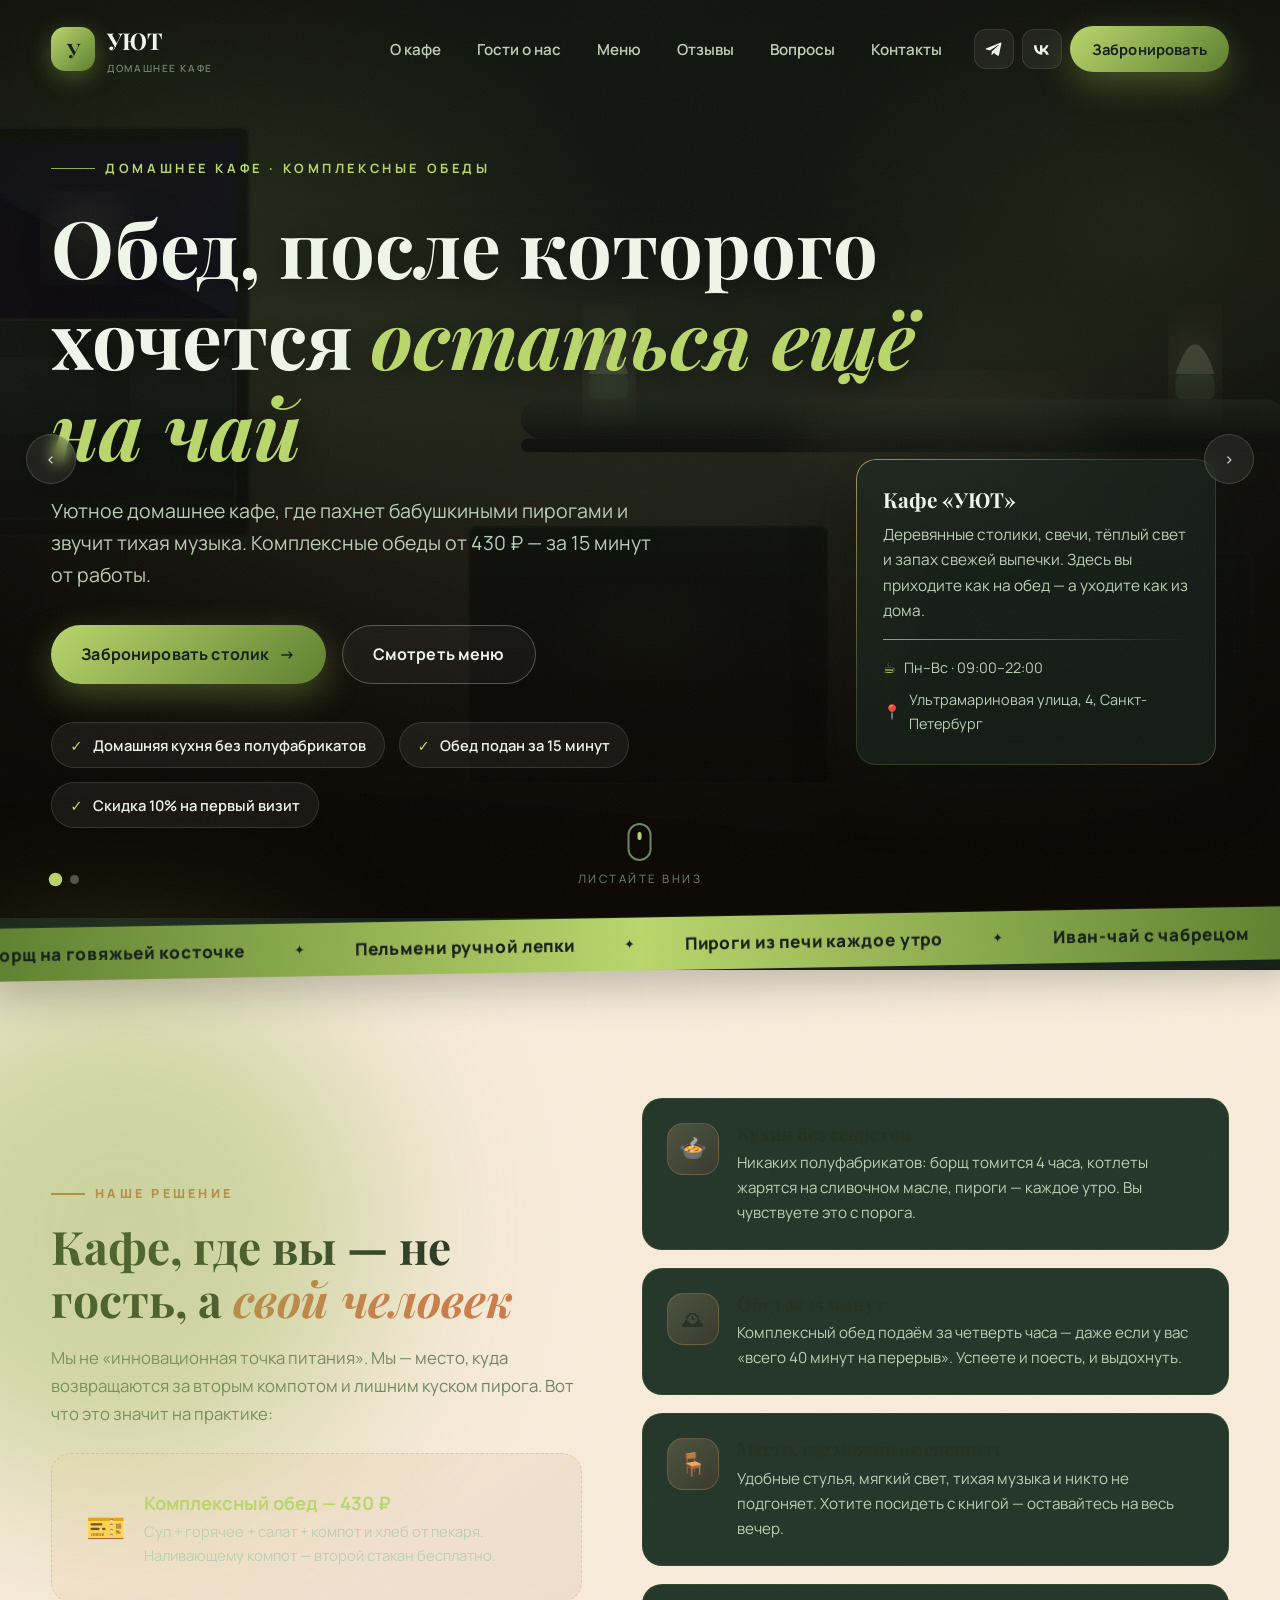
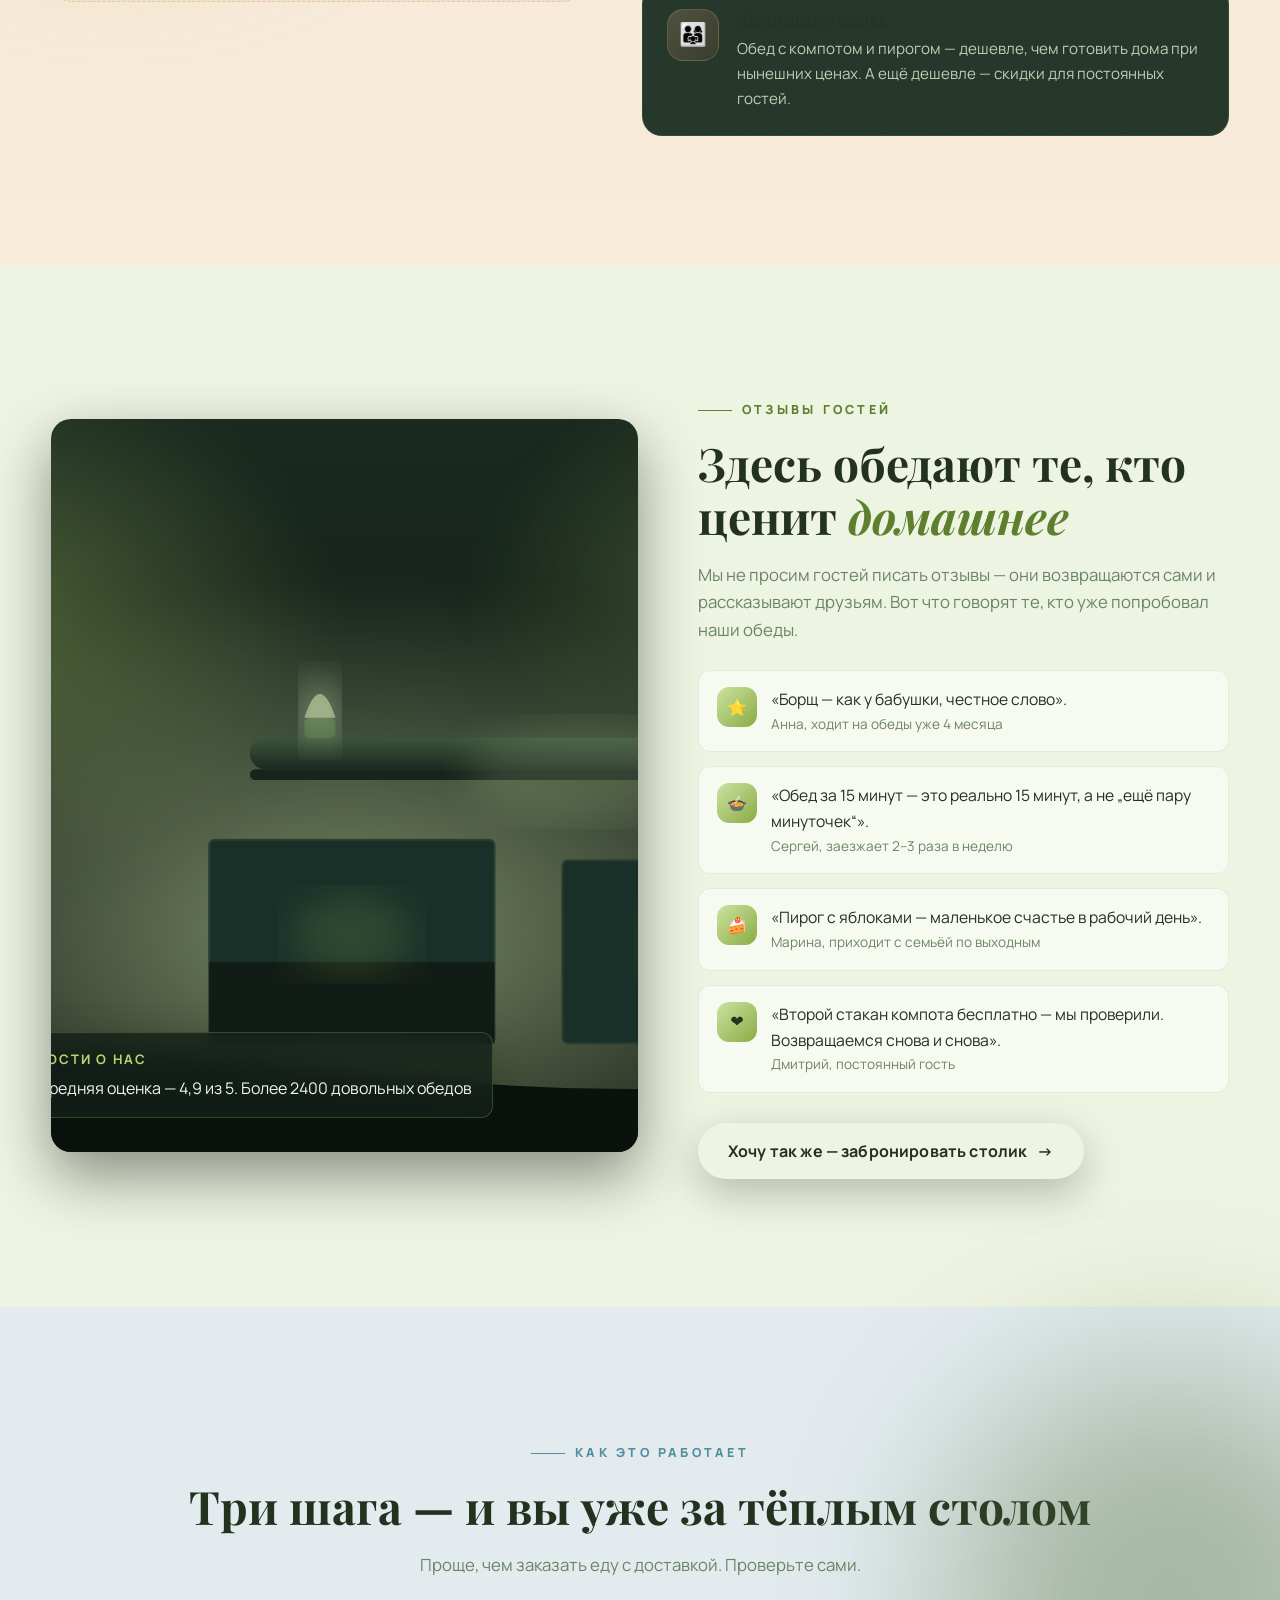
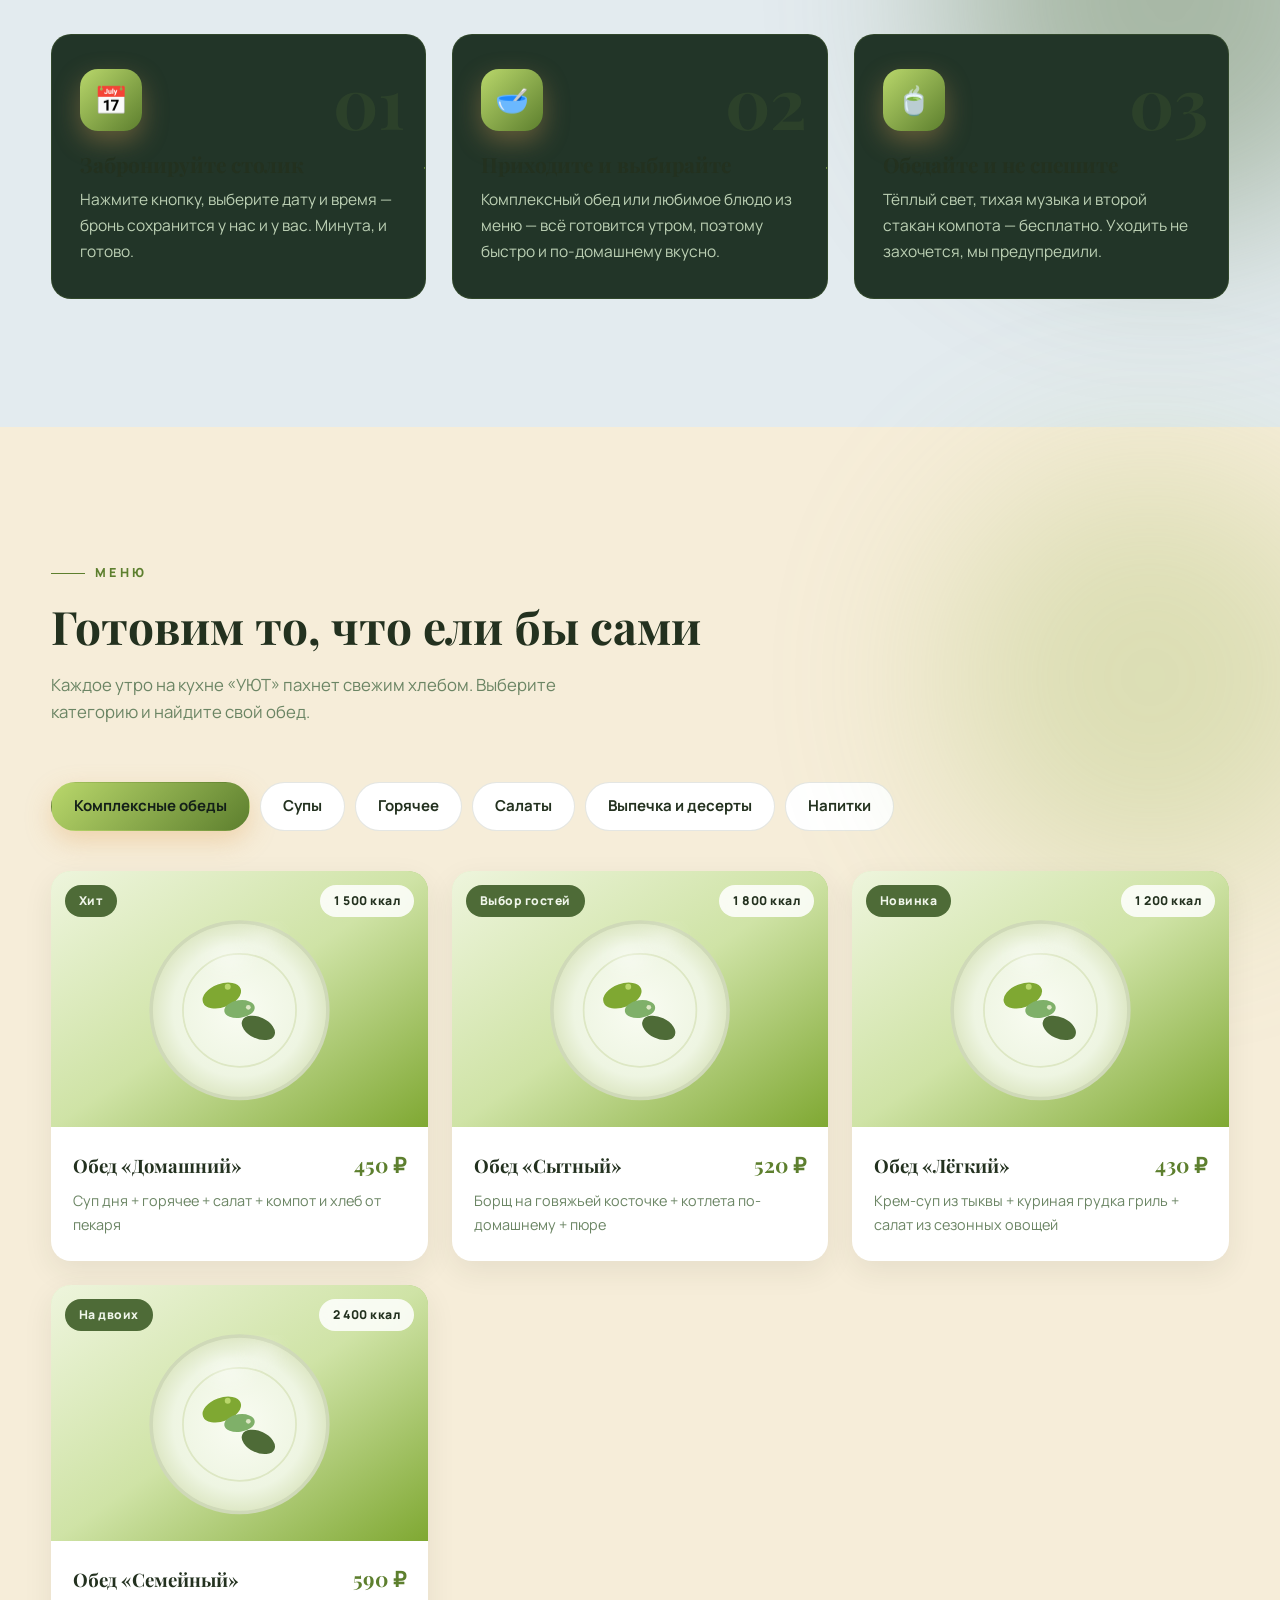
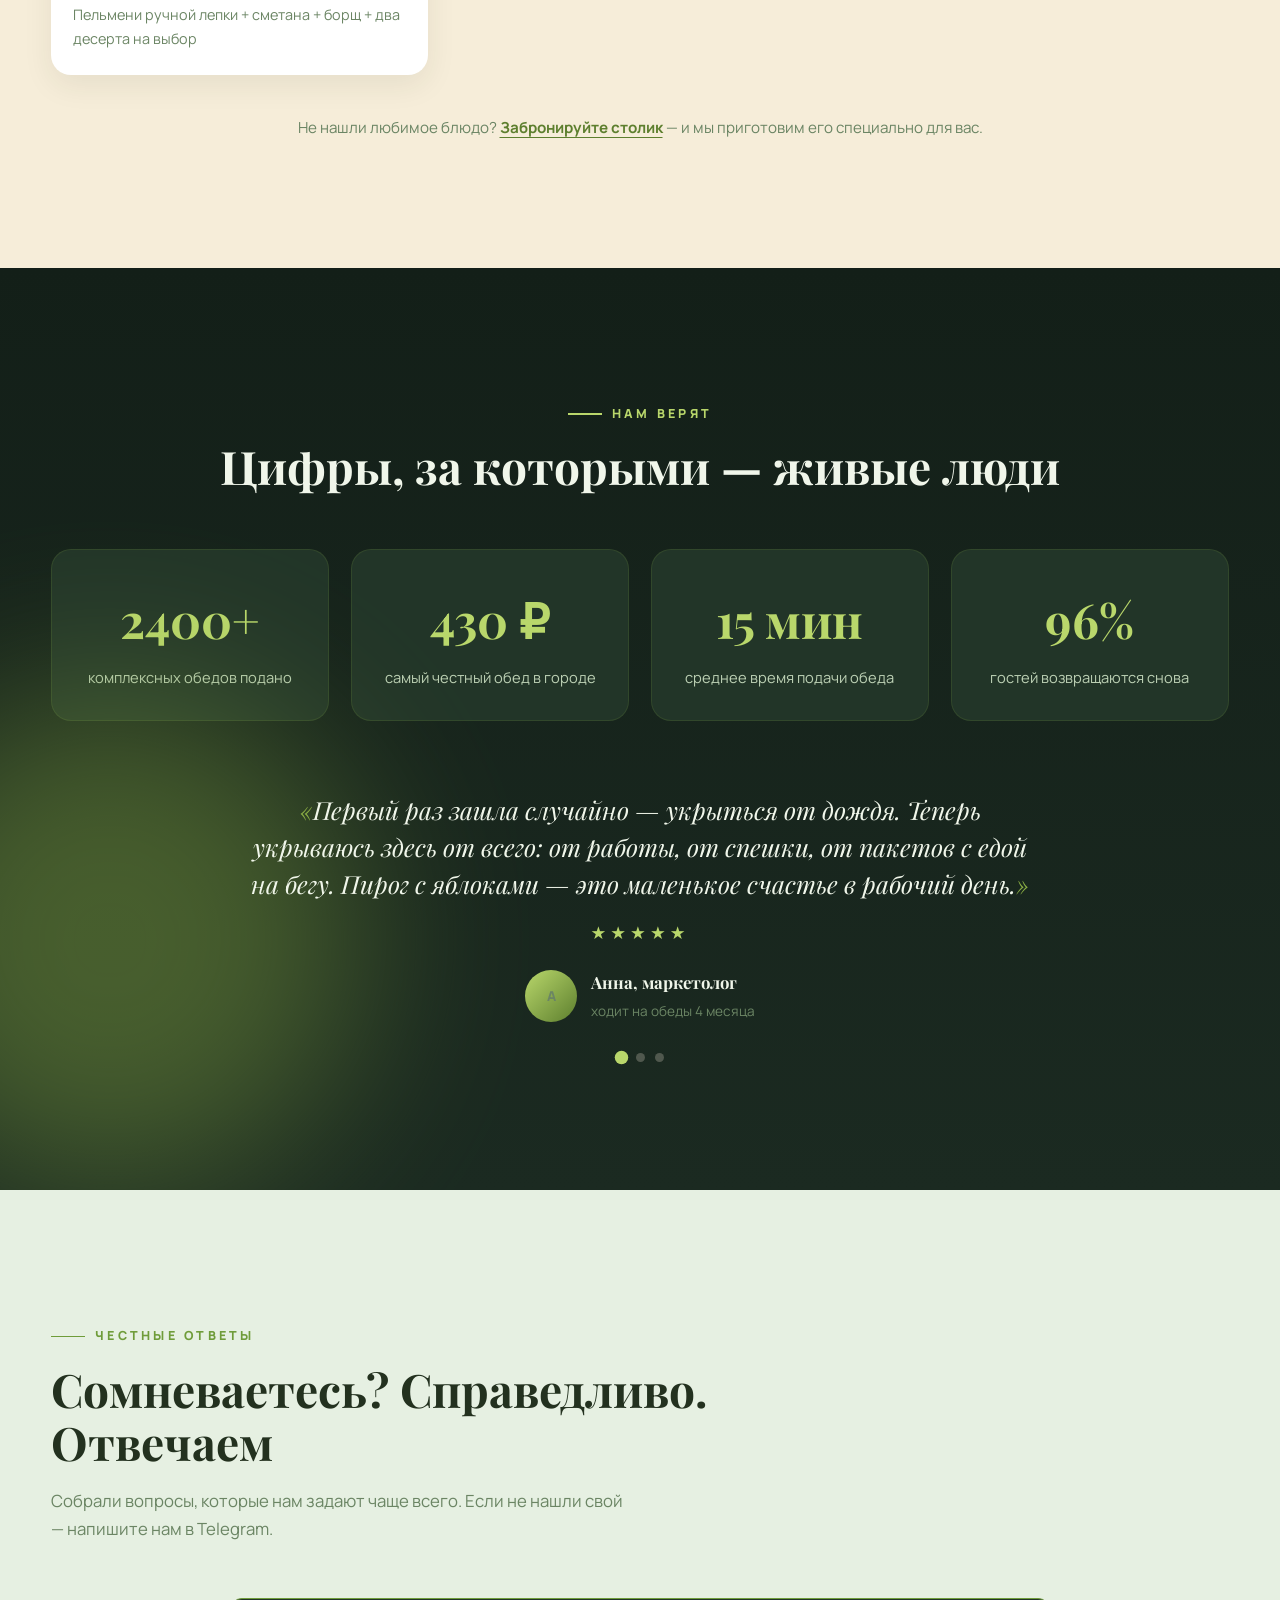
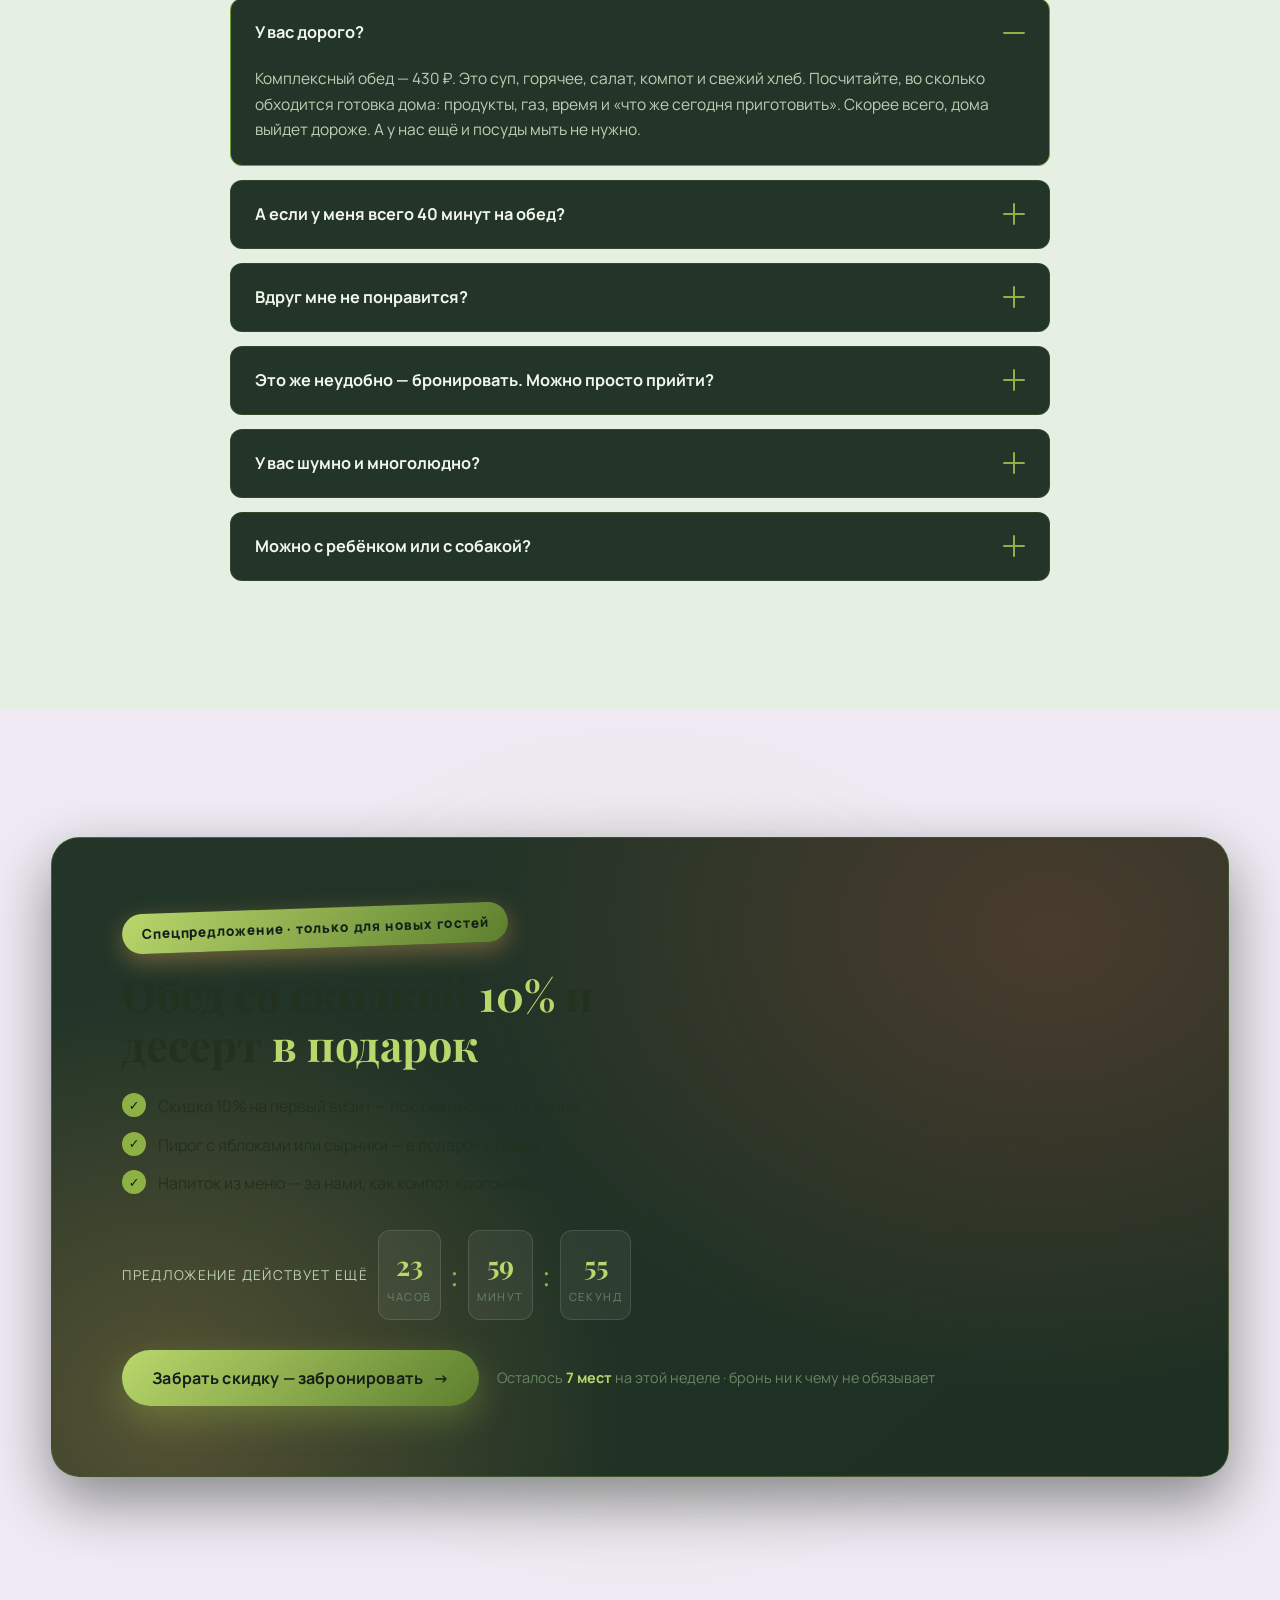
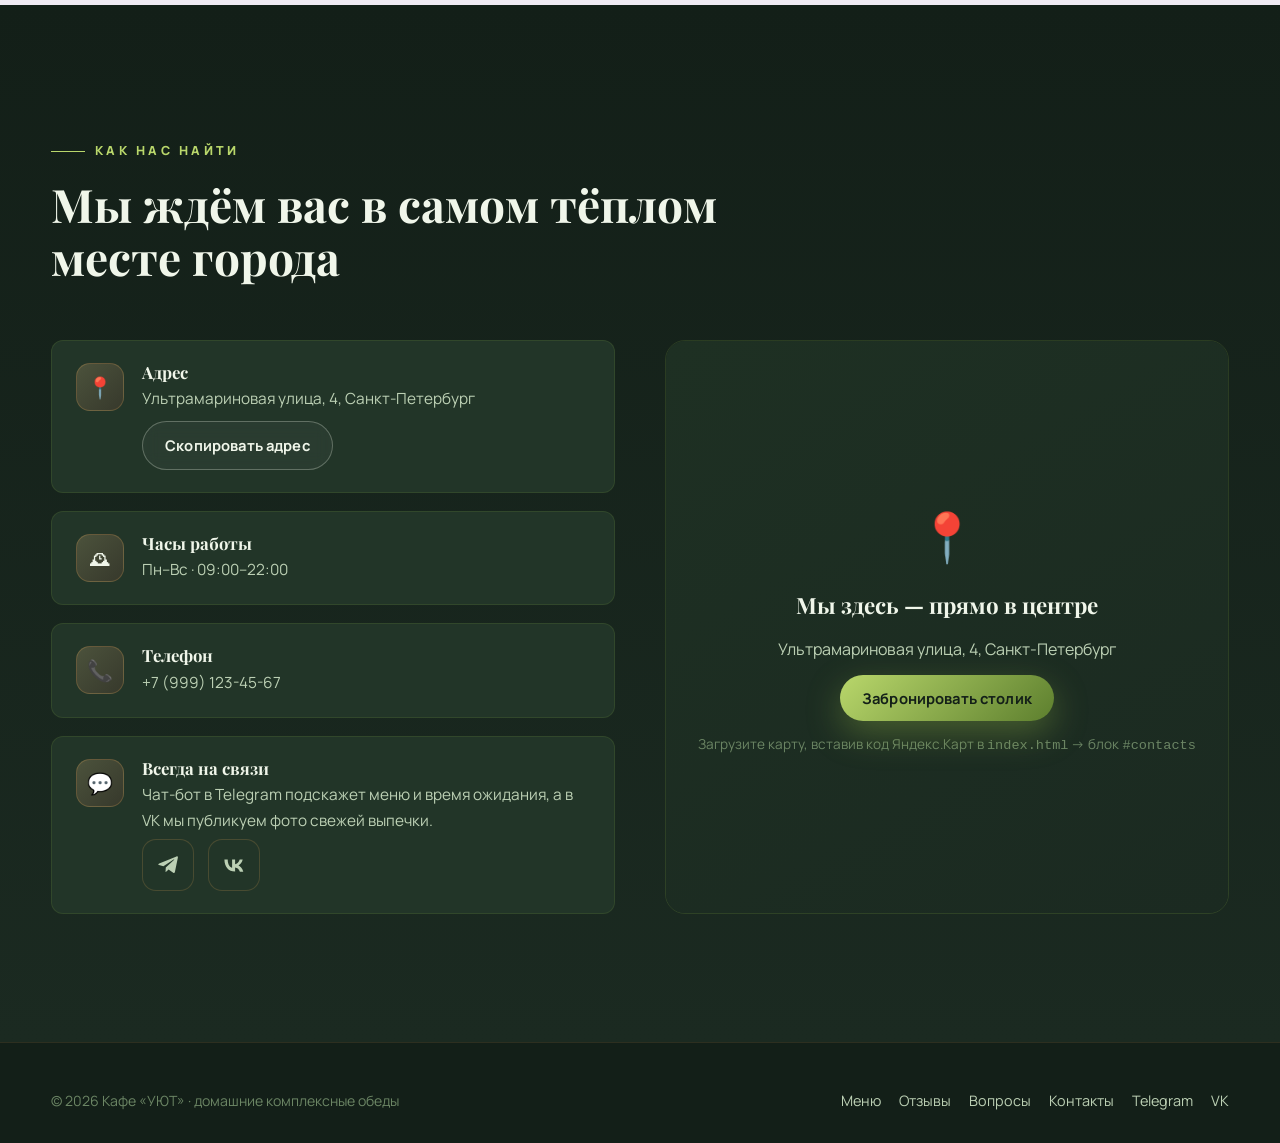
==== commit 86f4eb9a: "feat: правки лендинга — блок отзывов гостей, экранирование броней, деплой на GitHub Pages" ====
--- a/index.html
+++ b/index.html
@@ -3,7 +3,7 @@
 <head>
   <meta charset="UTF-8">
   <meta name="viewport" content="width=device-width, initial-scale=1.0">
-  <title>УЮТ — домашнее кафе с комплексными обедами в Москве | Обед как дома</title>
+  <title>УЮТ — домашнее кафе с комплексными обедами в Санкт-Петербурге | Обед как дома</title>
   <meta name="description" content="Уютное домашнее кафе с комплексными обедами: борщ, котлеты по-домашнему, пироги и пельмени ручной лепки. Тёплая атмосфера, обед от 430 ₽, бронирование столика онлайн.">
   <meta name="keywords" content="домашнее кафе, комплексные обеды, обед как дома, уютное кафе, бизнес-ланч, домашняя кухня, кафе с бронированием столиков">
   <meta property="og:title" content="УЮТ — домашнее кафе с комплексными обедами">
@@ -34,7 +34,7 @@
 
     <nav class="nav" id="nav-menu">
       <a class="nav__link" href="#about">О кафе</a>
-      <a class="nav__link" href="#problem">Зачем</a>
+      <a class="nav__link" href="#problem">Гости о нас</a>
       <a class="nav__link" href="#menu">Меню</a>
       <a class="nav__link" href="#reviews">Отзывы</a>
       <a class="nav__link" href="#faq">Вопросы</a>
@@ -171,41 +171,41 @@
     </div>
   </section>
 
-  <!-- ===================== ПРОБЛЕМА ===================== -->
+  <!-- ===================== ОТЗЫВЫ ГОСТЕЙ ===================== -->
   <section class="section section--cream" id="problem">
     <div class="container">
       <div class="problem">
         <div class="problem__media" data-reveal>
           <img src="images/hero-interior.svg" data-photo="images/cafe-interior.jpg" alt="Уютная атмосфера внутри кафе УЮТ" style="aspect-ratio:4/5">
           <div class="problem__float">
-            <b>Знакомо?</b>
-            Сэндвич на бегу, кофе из автомата и завтрак, который вы едите стоя
+            <b>Гости о нас</b>
+            Средняя оценка — 4,9 из 5. Более 2400 довольных обедов
           </div>
         </div>
         <div>
-          <span class="kicker" data-reveal>Знакомая история</span>
-          <h2 class="section__title" data-reveal>Обед на бегу — это не обед</h2>
-          <p class="section__lead" data-reveal>Скажите честно: как прошёл ваш последний обед? Если он был у экрана монитора, с бутербродом в одной руке и телефоном в другой — этот текст для вас.</p>
+          <span class="kicker" data-reveal>Отзывы гостей</span>
+          <h2 class="section__title" data-reveal>Здесь обедают те, кто ценит <em>домашнее</em></h2>
+          <p class="section__lead" data-reveal>Мы не просим гостей писать отзывы — они возвращаются сами и рассказывают друзьям. Вот что говорят те, кто уже попробовал наши обеды.</p>
           <ul class="problem__list">
             <li class="problem__item" data-reveal>
-              <span class="ico">😮‍💨</span>
-              <p>«Даже не понял, что поел». <small>Пища проглочена, а усталость осталась — выходите из-за стола ещё более вымотанным.</small></p>
+              <span class="ico">⭐</span>
+              <p>«Борщ — как у бабушки, честное слово». <small>Анна, ходит на обеды уже 4 месяца</small></p>
             </li>
             <li class="problem__item" data-reveal>
-              <span class="ico">🍜</span>
-              <p>Всё одно и то же: роллы, шаурма, «быстрое» — <small>через месяц вы перестаёте чувствовать вкус, зато чувствуете тяжесть.</small></p>
+              <span class="ico">🍲</span>
+              <p>«Обед за 15 минут — это реально 15 минут, а не „ещё пару минуточек“». <small>Сергей, заезжает 2–3 раза в неделю</small></p>
             </li>
             <li class="problem__item" data-reveal>
-              <span class="ico">💸</span>
-              <p>Дорого и невкусно — <small>500–700 ₽ за еду, которая не греет ни тело, ни душу.</small></p>
+              <span class="ico">🍰</span>
+              <p>«Пирог с яблоками — маленькое счастье в рабочий день». <small>Марина, приходит с семьёй по выходным</small></p>
             </li>
             <li class="problem__item" data-reveal>
-              <span class="ico">🫥</span>
-              <p>А самое главное — нет места, где можно выдохнуть. <small>Перерыв уходит на то, чтобы поесть. А не наоборот.</small></p>
+              <span class="ico">❤️</span>
+              <p>«Второй стакан компота бесплатно — мы проверили. Возвращаемся снова и снова». <small>Дмитрий, постоянный гость</small></p>
             </li>
           </ul>
           <div data-reveal style="margin-top:30px">
-            <a class="btn btn--cream" href="#" data-open-booking>Я хочу нормально пообедать <span class="btn__arrow">→</span></a>
+            <a class="btn btn--cream" href="#" data-open-booking>Хочу так же — забронировать столик <span class="btn__arrow">→</span></a>
           </div>
         </div>
       </div>
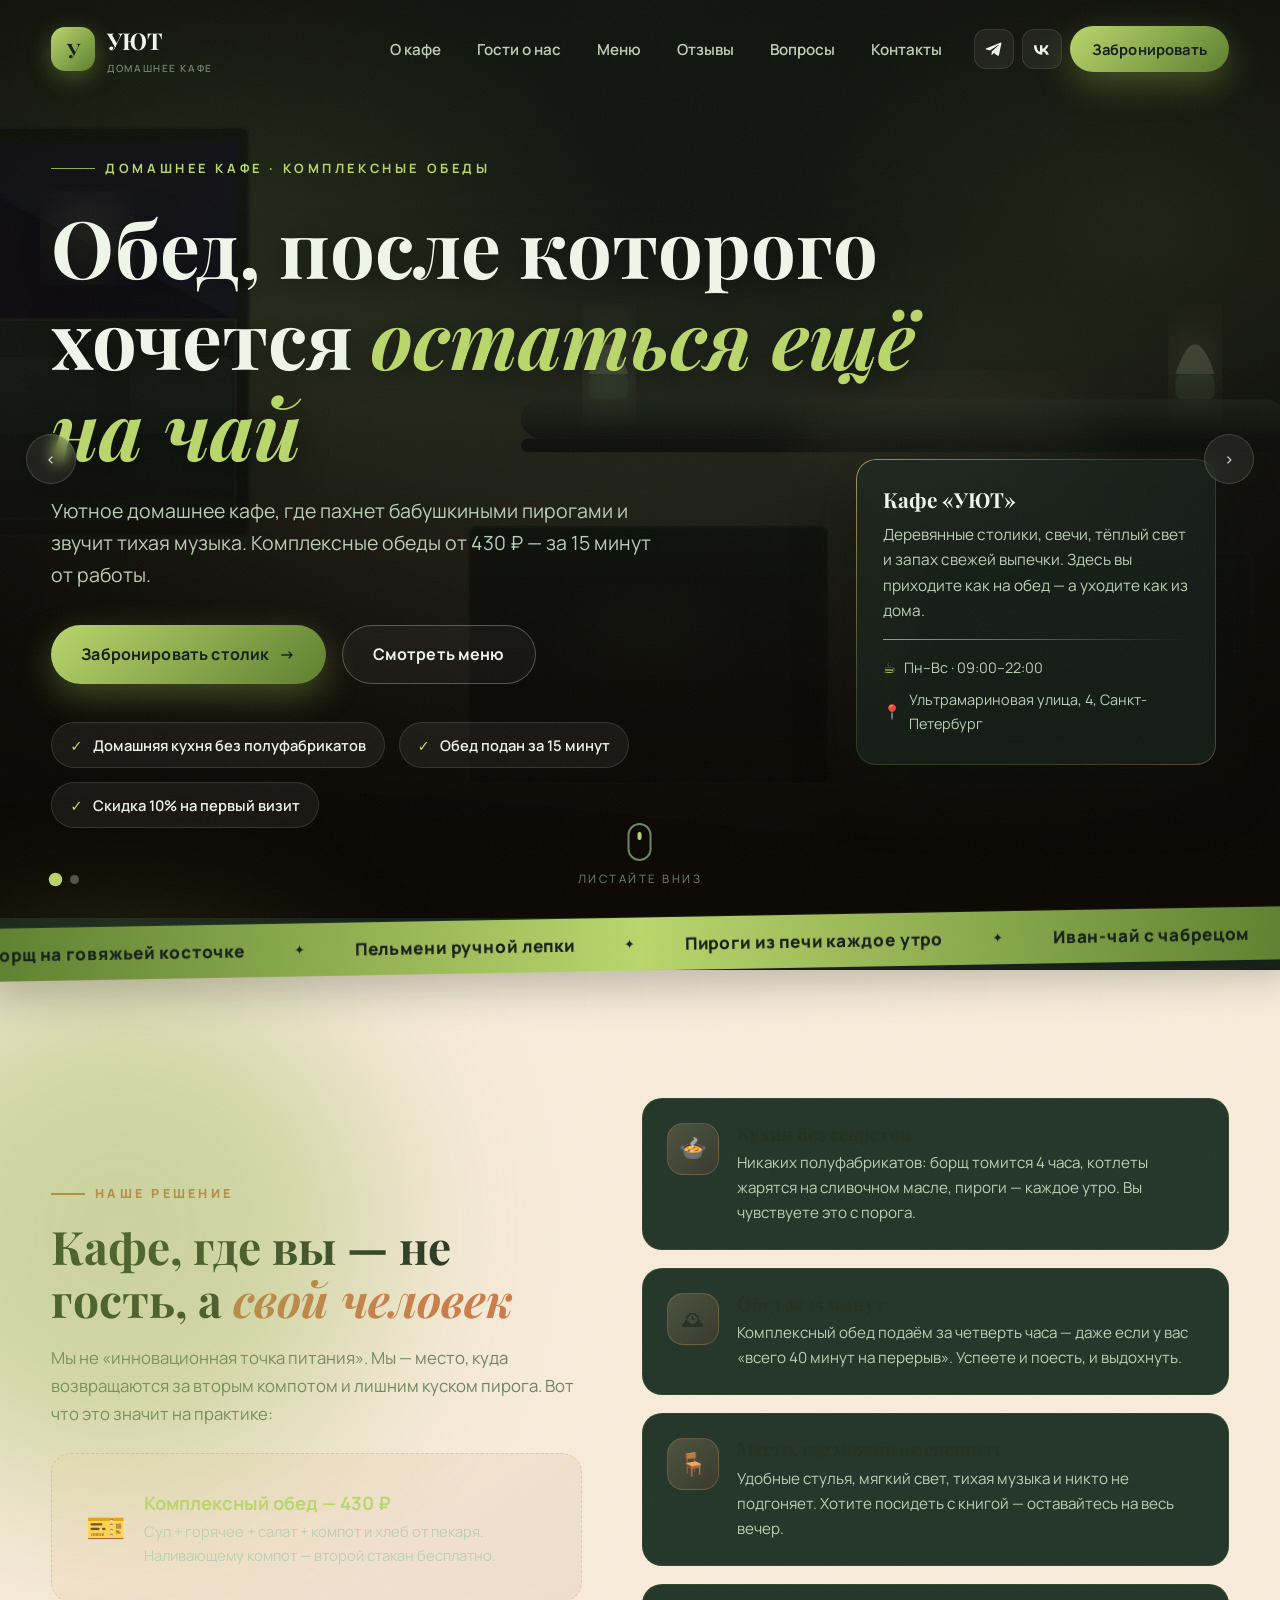
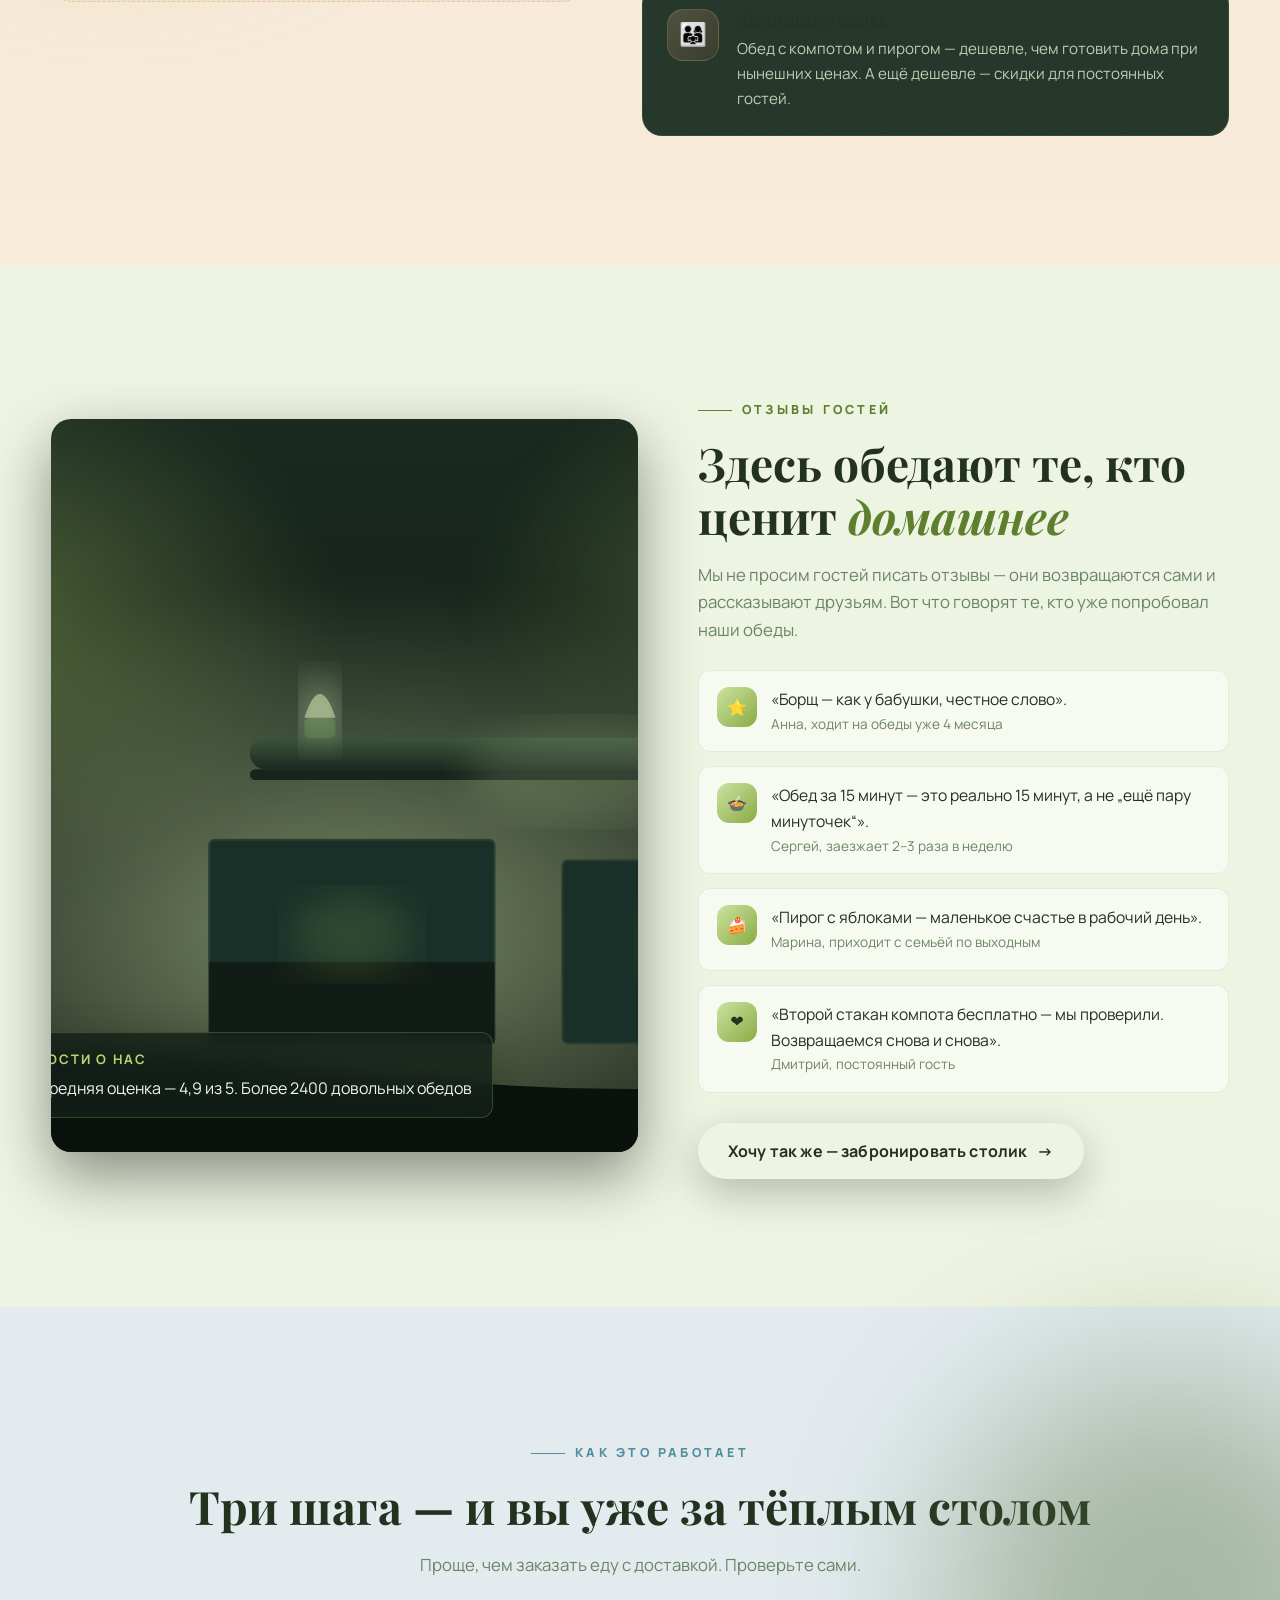
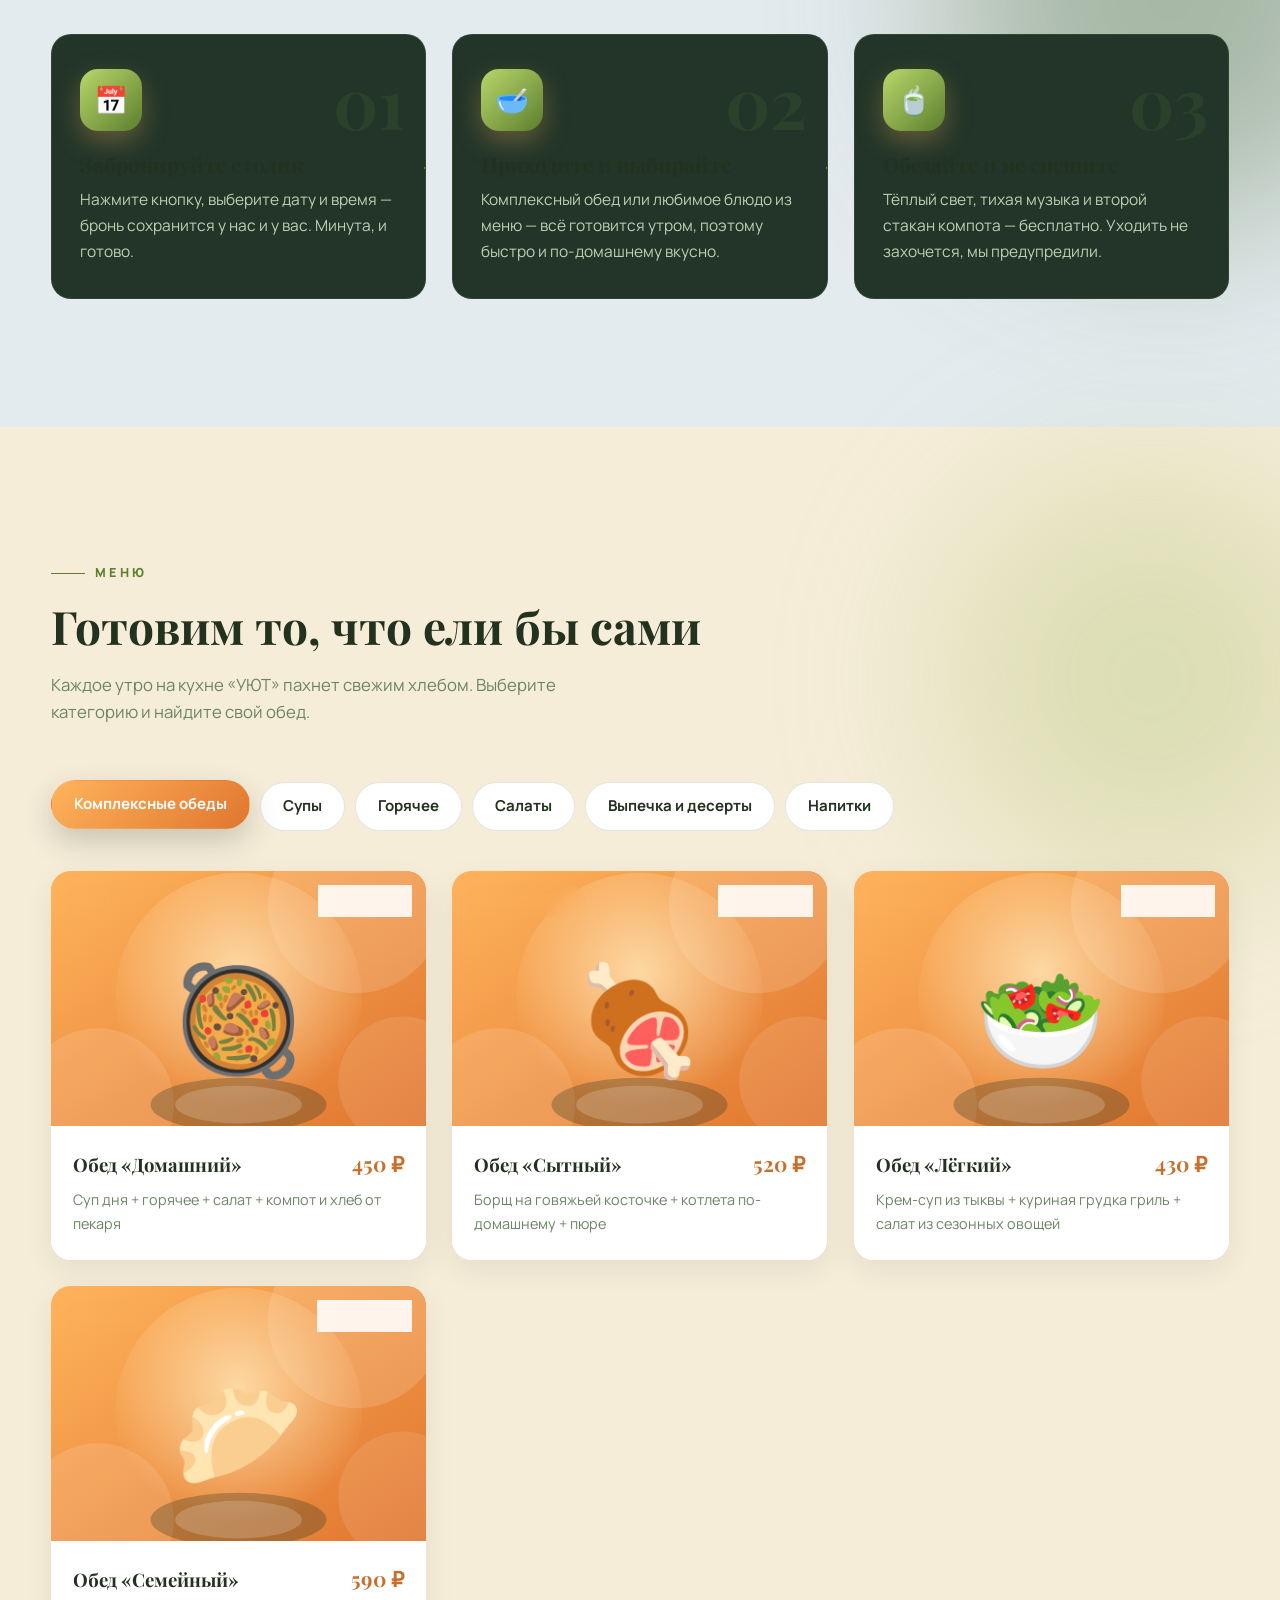
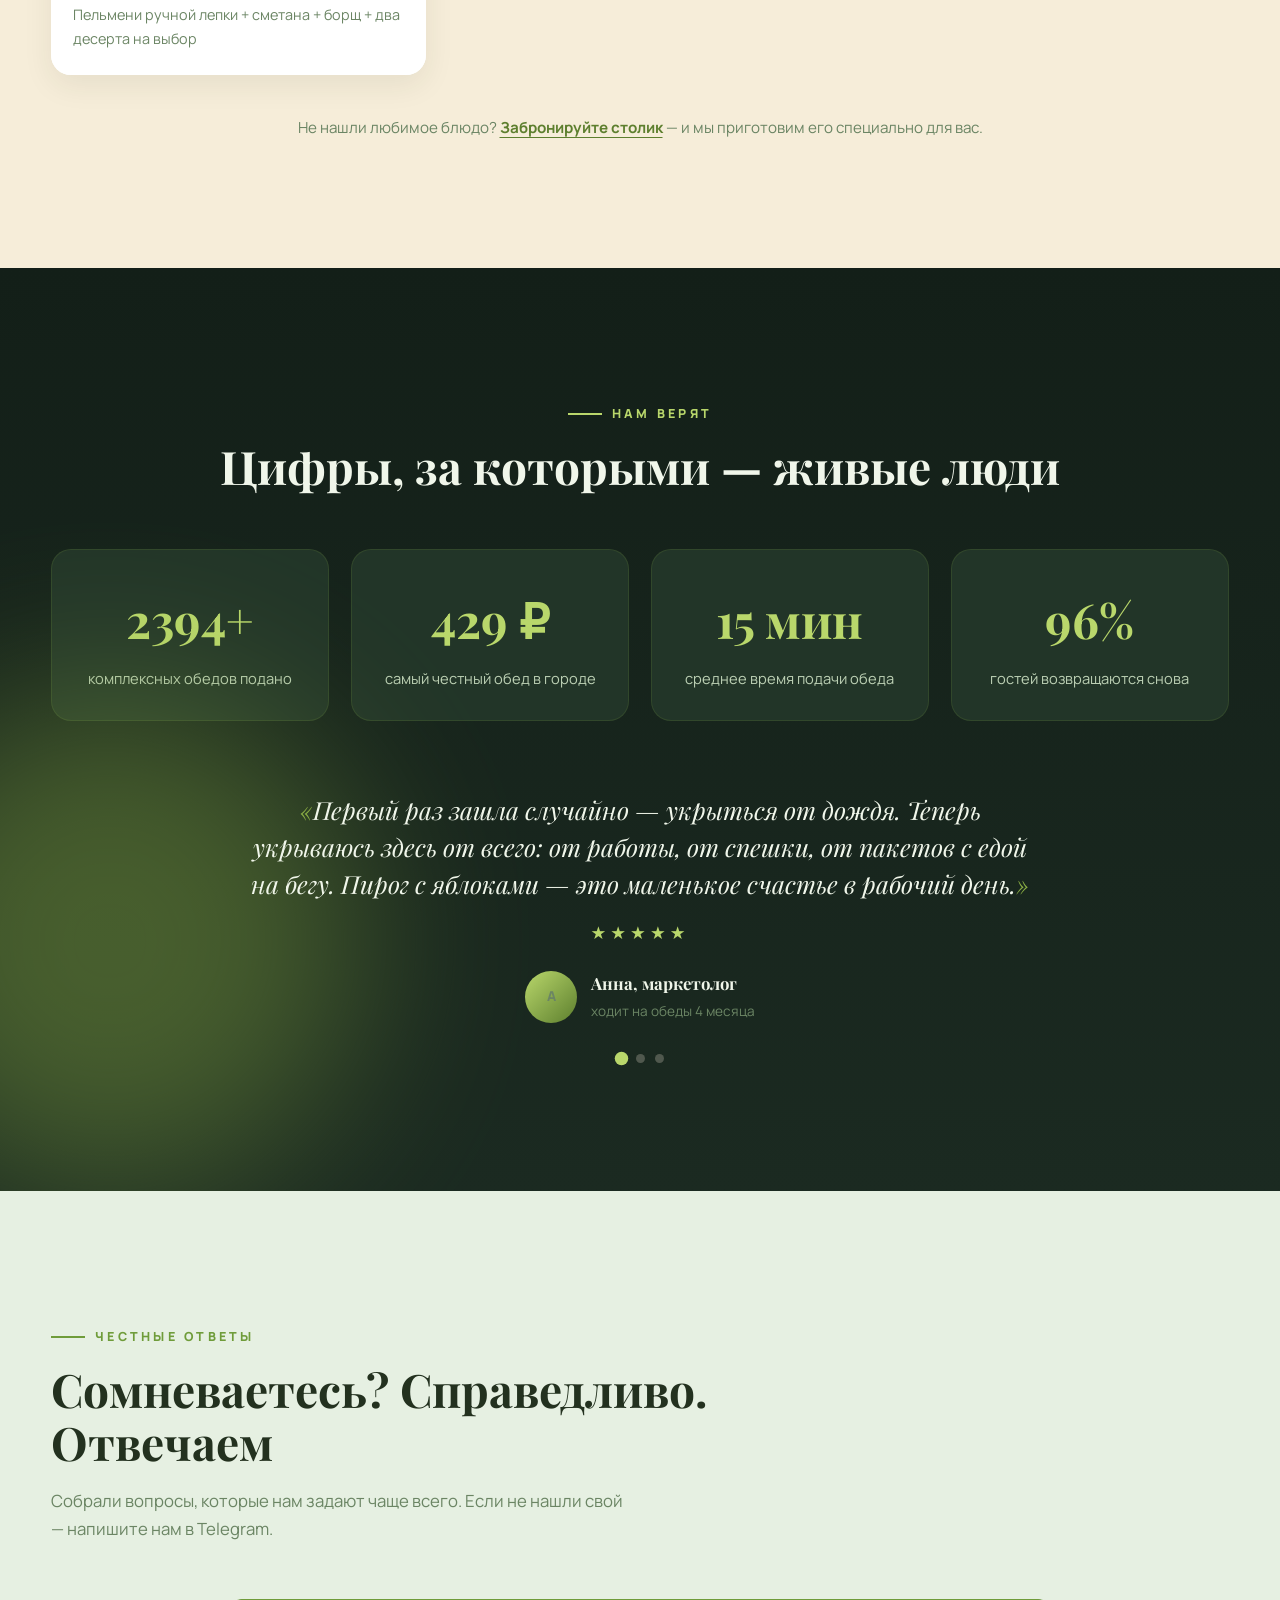
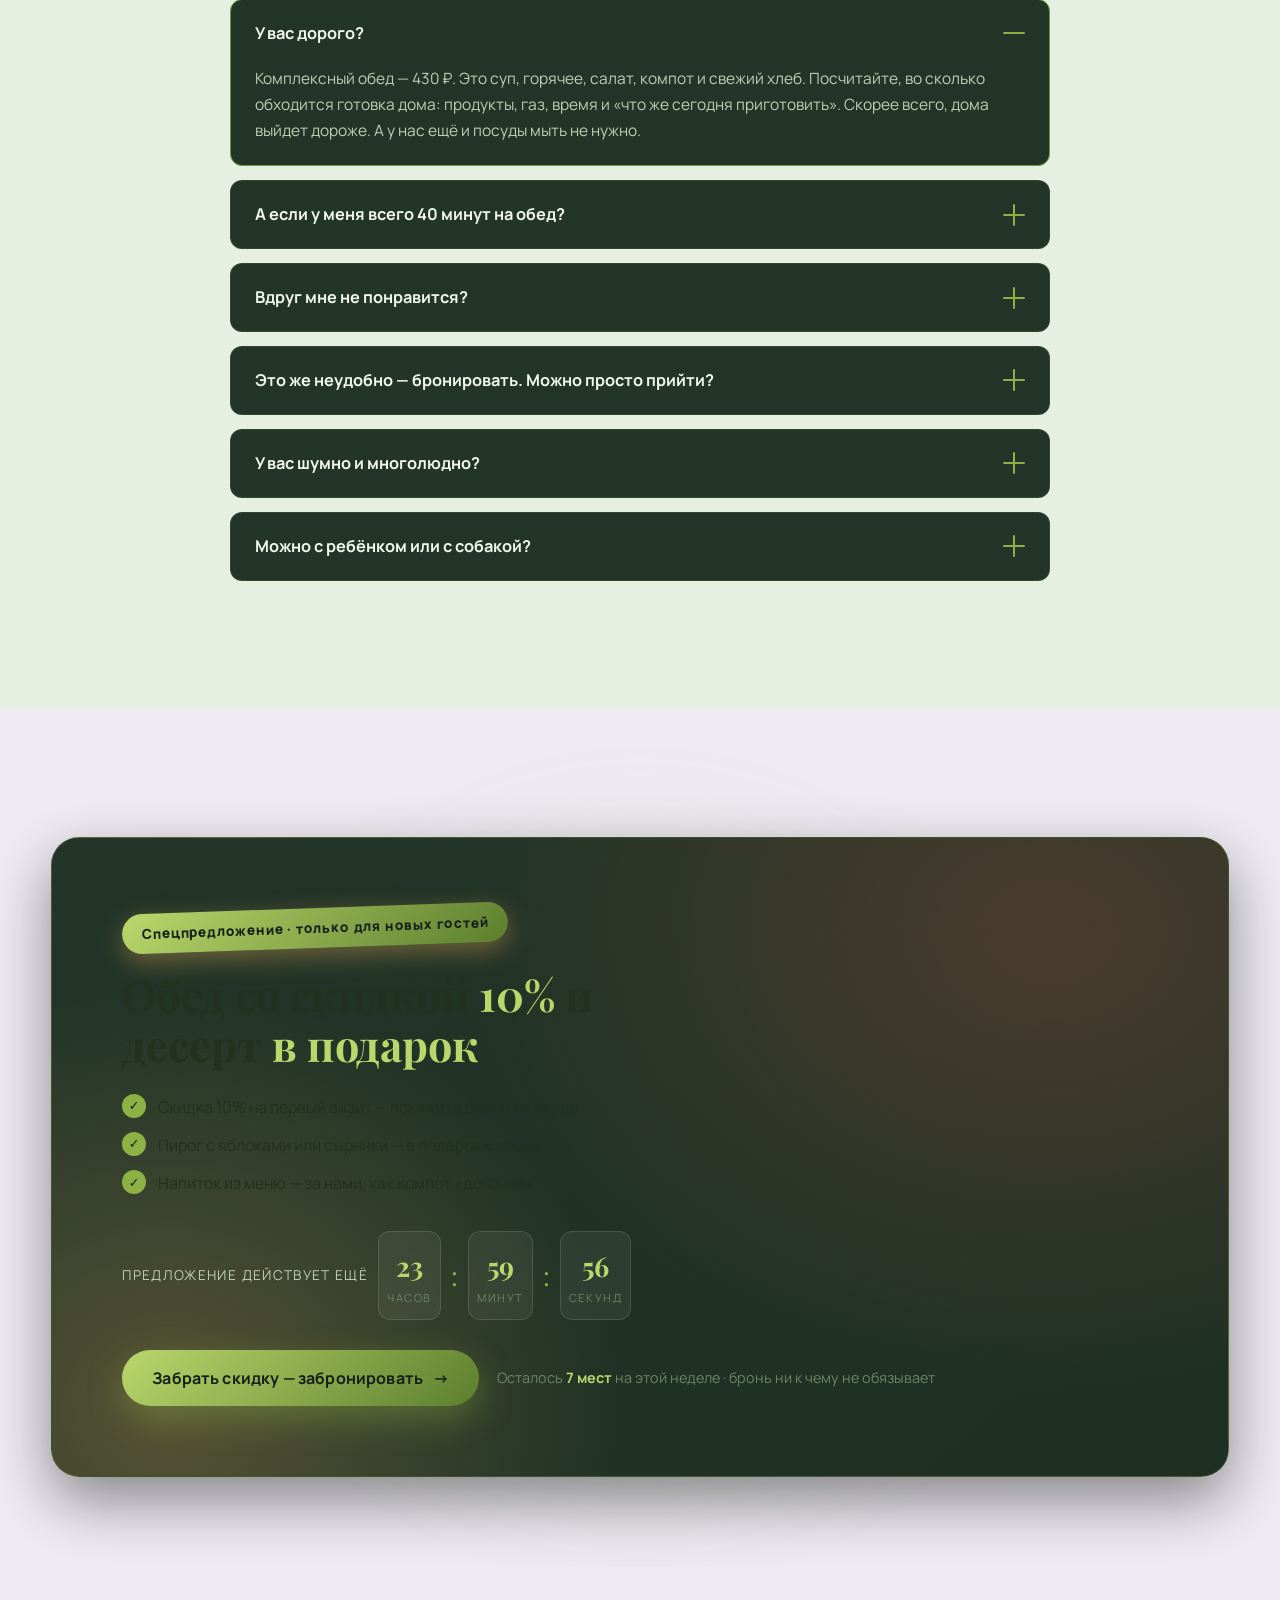
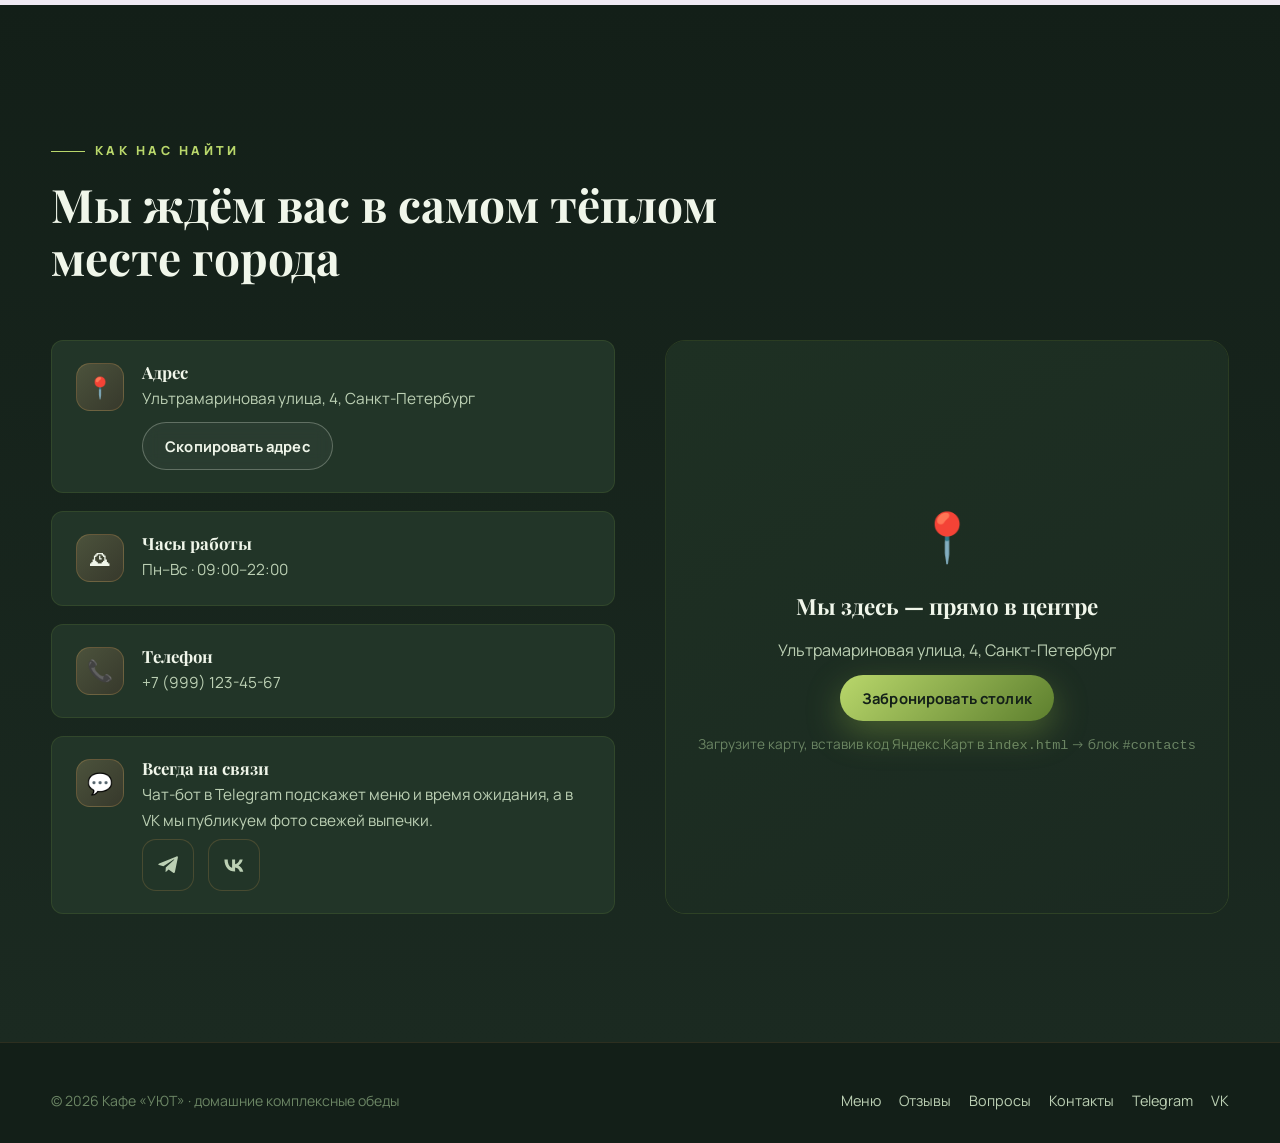
==== commit e60695d7: "feat: креативное меню — цветные иллюстрации блюд по категориям, 3D-наклон и спецэффекты" ====
--- a/index.html
+++ b/index.html
@@ -246,6 +246,18 @@
   <!-- ===================== МЕНЮ ===================== -->
   <section class="section menu-wrap" id="menu">
     <span class="warm-orb" style="width:420px;height:420px;right:-80px;top:40px;background:var(--accent);opacity:0.25"></span>
+    <div class="menu-floaters" aria-hidden="true">
+      <span class="menu-floater" style="--fx:4%;--fs:2.6rem;--fd:22s">🍲</span>
+      <span class="menu-floater" style="--fx:12%;--fs:3.4rem;--fd:26s;--fdelay:-8s">🥟</span>
+      <span class="menu-floater" style="--fx:22%;--fs:2.2rem;--fd:19s;--fdelay:-4s">🥘</span>
+      <span class="menu-floater" style="--fx:33%;--fs:3rem;--fd:25s;--fdelay:-13s">🥗</span>
+      <span class="menu-floater" style="--fx:45%;--fs:2.4rem;--fd:21s;--fdelay:-2s">🍰</span>
+      <span class="menu-floater" style="--fx:56%;--fs:3.2rem;--fd:27s;--fdelay:-17s">🍯</span>
+      <span class="menu-floater" style="--fx:66%;--fs:2.5rem;--fd:20s;--fdelay:-6s">🍵</span>
+      <span class="menu-floater" style="--fx:76%;--fs:3.5rem;--fd:24s;--fdelay:-11s">🥞</span>
+      <span class="menu-floater" style="--fx:86%;--fs:2.3rem;--fd:23s;--fdelay:-15s">☕</span>
+      <span class="menu-floater" style="--fx:94%;--fs:2.8rem;--fd:28s;--fdelay:-5s">🍎</span>
+    </div>
     <div class="container">
       <div class="section__head" data-reveal>
         <span class="kicker">Меню</span>
--- a/css/style.css
+++ b/css/style.css
@@ -522,6 +522,27 @@
    МЕНЮ
    ============================================================ */
 .menu-wrap { background: var(--bg-honey); color: var(--text-ink); }
+.menu-wrap .container { position: relative; z-index: 1; }
+
+/* Летающие эмодзи-блюда на фоне секции */
+.menu-floaters { position: absolute; inset: 0; overflow: hidden; pointer-events: none; }
+.menu-floater {
+  position: absolute;
+  bottom: -90px;
+  left: var(--fx);
+  font-size: var(--fs);
+  opacity: 0.12;
+  filter: blur(1px);
+  animation: floatUp var(--fd, 18s) linear infinite;
+  animation-delay: var(--fdelay, 0s);
+  will-change: transform;
+}
+@keyframes floatUp {
+  0% { transform: translateY(0) rotate(-12deg); }
+  50% { transform: translateY(-58vh) rotate(10deg); }
+  100% { transform: translateY(-116vh) rotate(-8deg); }
+}
+
 .menu-tabs { display: flex; flex-wrap: wrap; gap: 10px; margin-bottom: 40px; }
 .menu-tab {
   padding: 11px 22px;
@@ -530,40 +551,72 @@
   background: #fff;
   border: 1.5px solid rgba(35, 49, 31, 0.12);
   color: var(--text-ink);
-  transition: 0.3s var(--ease);
+  transition: transform 0.3s var(--ease), border-color 0.3s, box-shadow 0.3s, background 0.3s, color 0.3s;
 }
 .menu-tab:hover { border-color: var(--accent-deep); transform: translateY(-2px); }
 .menu-tab.is-active {
-  background: linear-gradient(135deg, var(--accent-hi), var(--accent-deep));
+  background: linear-gradient(135deg, var(--cat-from, var(--accent-hi)), var(--cat-to, var(--accent-deep)));
   border-color: transparent;
-  color: var(--bg-ink);
-  box-shadow: 0 10px 26px rgba(224,164,88,0.35);
-}
-
-.menu-grid { display: grid; grid-template-columns: repeat(auto-fill, minmax(280px, 1fr)); gap: 24px; }
+  color: #fff;
+  box-shadow: 0 12px 30px rgba(35, 49, 31, 0.22);
+  transform: translateY(-2px);
+}
+
+.menu-grid { display: grid; grid-template-columns: repeat(auto-fill, minmax(280px, 1fr)); gap: 26px; perspective: 1200px; }
 .menu-card {
+  position: relative;
   border-radius: var(--radius);
   background: #fff;
   box-shadow: 0 10px 30px rgba(35, 49, 31, 0.08);
   overflow: hidden;
-  transition: transform 0.4s var(--ease), box-shadow 0.4s;
-}
-.menu-card:hover { transform: translateY(-8px) rotate(-0.4deg); box-shadow: 0 24px 50px rgba(35, 49, 31, 0.18); }
-.menu-card__media { position: relative; aspect-ratio: 5/3.4; overflow: hidden; background: linear-gradient(135deg, #d8e9b4, #8aab45); }
-.menu-card__media img { width: 100%; height: 100%; object-fit: cover; transition: transform 0.8s var(--ease); }
-.menu-card:hover .menu-card__media img { transform: scale(1.1); }
+  transition: transform 0.25s var(--ease), box-shadow 0.4s var(--ease);
+  transform-style: preserve-3d;
+  transform: rotateX(var(--rx, 0deg)) rotateY(var(--ry, 0deg)) translateY(var(--ty, 0));
+  will-change: transform;
+}
+.menu-card:hover {
+  box-shadow: 0 30px 60px rgba(35, 49, 31, 0.22);
+  transform: rotateX(var(--rx, 0deg)) rotateY(var(--ry, 0deg)) translateY(var(--ty, -10px));
+}
+/* Световое пятно за курсором */
+.menu-card::before {
+  content: "";
+  position: absolute; inset: 0;
+  z-index: 3;
+  background: radial-gradient(340px circle at var(--mx, 50%) var(--my, 0%), rgba(255,255,255,0.55), transparent 60%);
+  opacity: 0;
+  transition: opacity 0.3s;
+  pointer-events: none;
+}
+.menu-card:hover::before { opacity: 1; }
+
+.menu-card__media { position: relative; aspect-ratio: 5/3.4; overflow: hidden; background: linear-gradient(135deg, var(--cat-from), var(--cat-to)); }
+.menu-card__media img { width: 100%; height: 100%; object-fit: cover; transition: transform 0.9s var(--ease), filter 0.4s; transform: scale(1.001); }
+.menu-card:hover .menu-card__media img { transform: scale(1.09) rotate(1.2deg); }
+/* Блик, пробегающий по фото */
+.menu-card__media::after {
+  content: "";
+  position: absolute; inset: 0;
+  background: linear-gradient(115deg, transparent 38%, rgba(255,255,255,0.5) 50%, transparent 62%);
+  transform: translateX(-130%) skewX(-12deg);
+  transition: transform 1s var(--ease);
+  z-index: 2;
+}
+.menu-card:hover .menu-card__media::after { transform: translateX(130%) skewX(-12deg); }
+
 .menu-card__badge, .menu-card__tag {
   position: absolute; top: 14px;
   padding: 6px 14px; border-radius: 999px;
   font-size: 0.76rem; font-weight: 800; letter-spacing: 0.04em;
   backdrop-filter: blur(8px);
-}
-.menu-card__badge { left: 14px; background: var(--wine); color: var(--text-light); }
-.menu-card__tag { right: 14px; background: rgba(255,255,255,0.85); color: var(--text-ink); }
-.menu-card__body { padding: 20px 22px 24px; }
+  z-index: 4;
+}
+.menu-card__badge { left: 14px; background: linear-gradient(135deg, var(--cat-from), var(--cat-to)); color: #fff; box-shadow: 0 6px 16px rgba(35,49,31,0.25); }
+.menu-card__tag { right: 14px; background: rgba(255,255,255,0.88); color: var(--text-ink); }
+.menu-card__body { padding: 20px 22px 24px; background: #fff; position: relative; z-index: 2; }
 .menu-card__head { display: flex; justify-content: space-between; align-items: baseline; gap: 12px; }
 .menu-card__name { font-size: 1.16rem; }
-.menu-card__price { font-family: var(--font-disp); font-weight: 700; font-size: 1.3rem; color: var(--accent-deep); white-space: nowrap; }
+.menu-card__price { font-family: var(--font-disp); font-weight: 700; font-size: 1.3rem; color: var(--cat-badge, var(--accent-deep)); white-space: nowrap; }
 .menu-card__desc { color: var(--text-mute); font-size: 0.9rem; margin-top: 8px; }
 
 .menu__note {
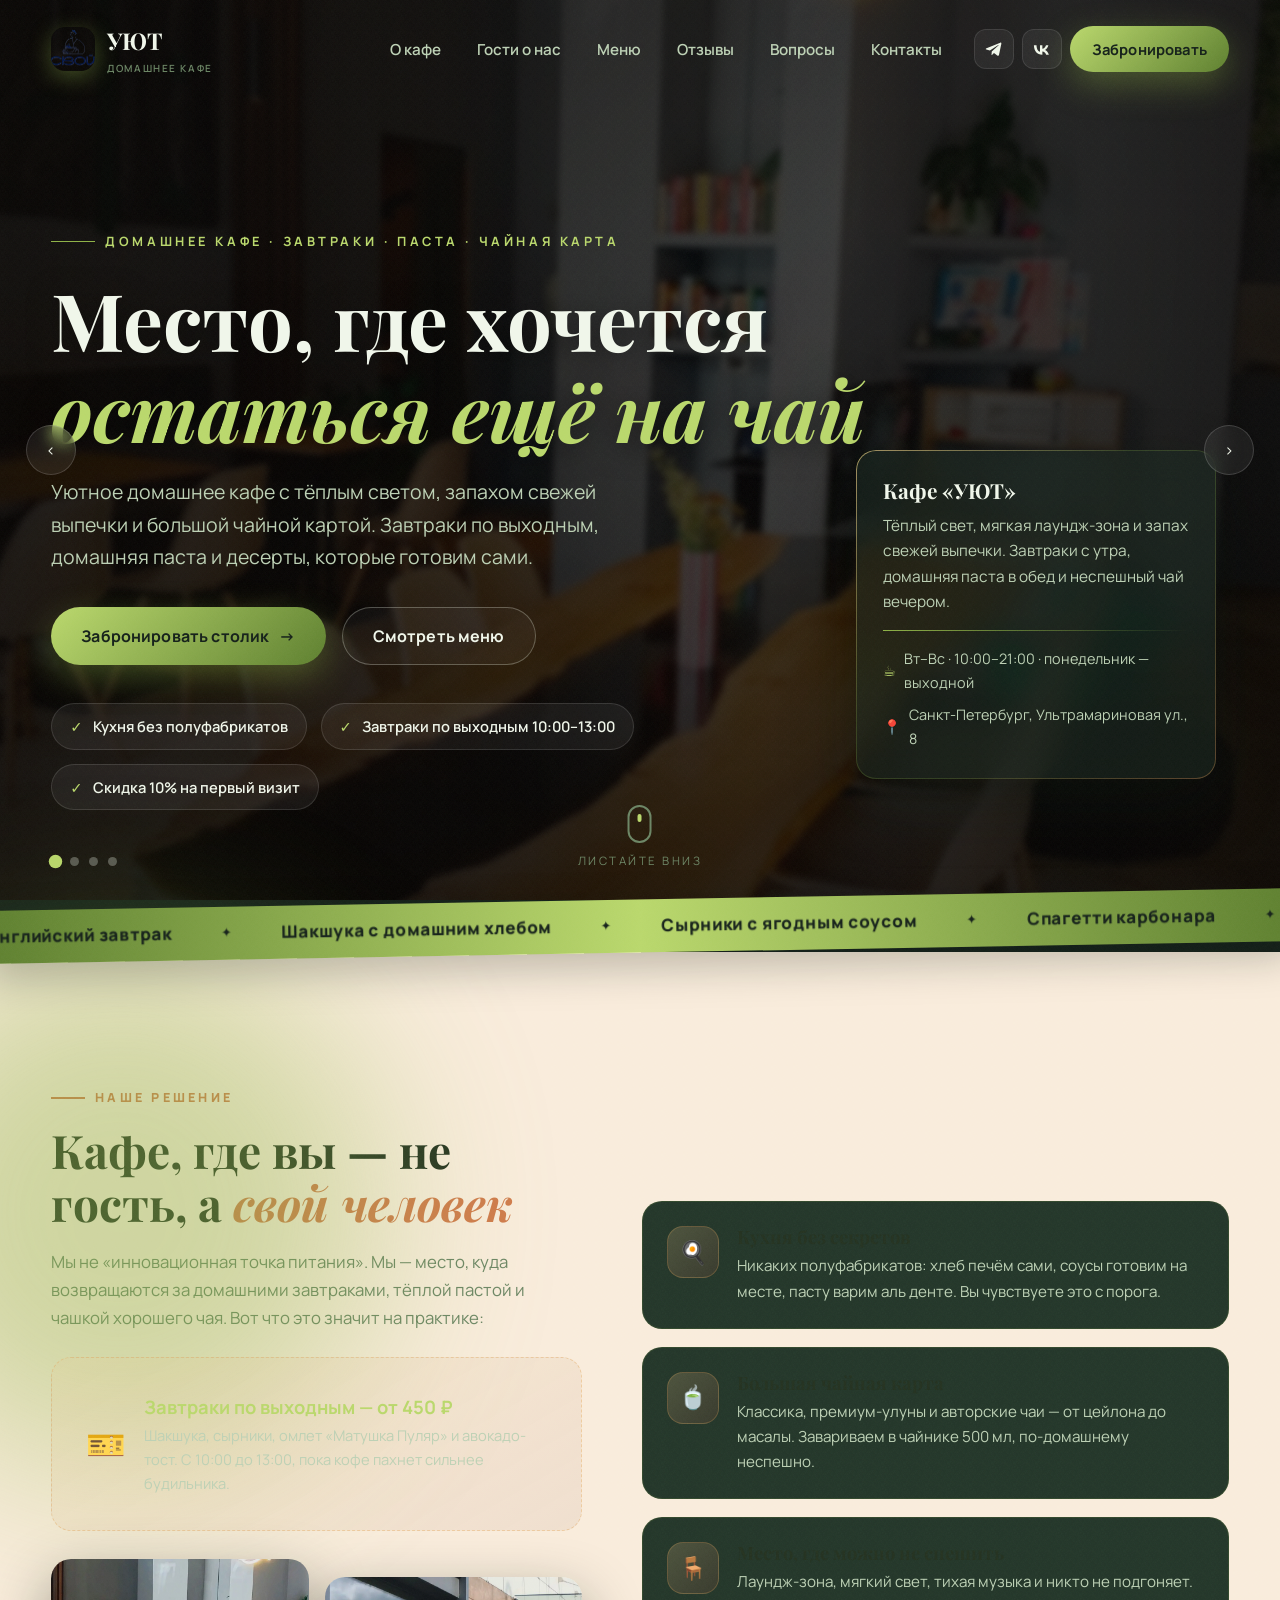
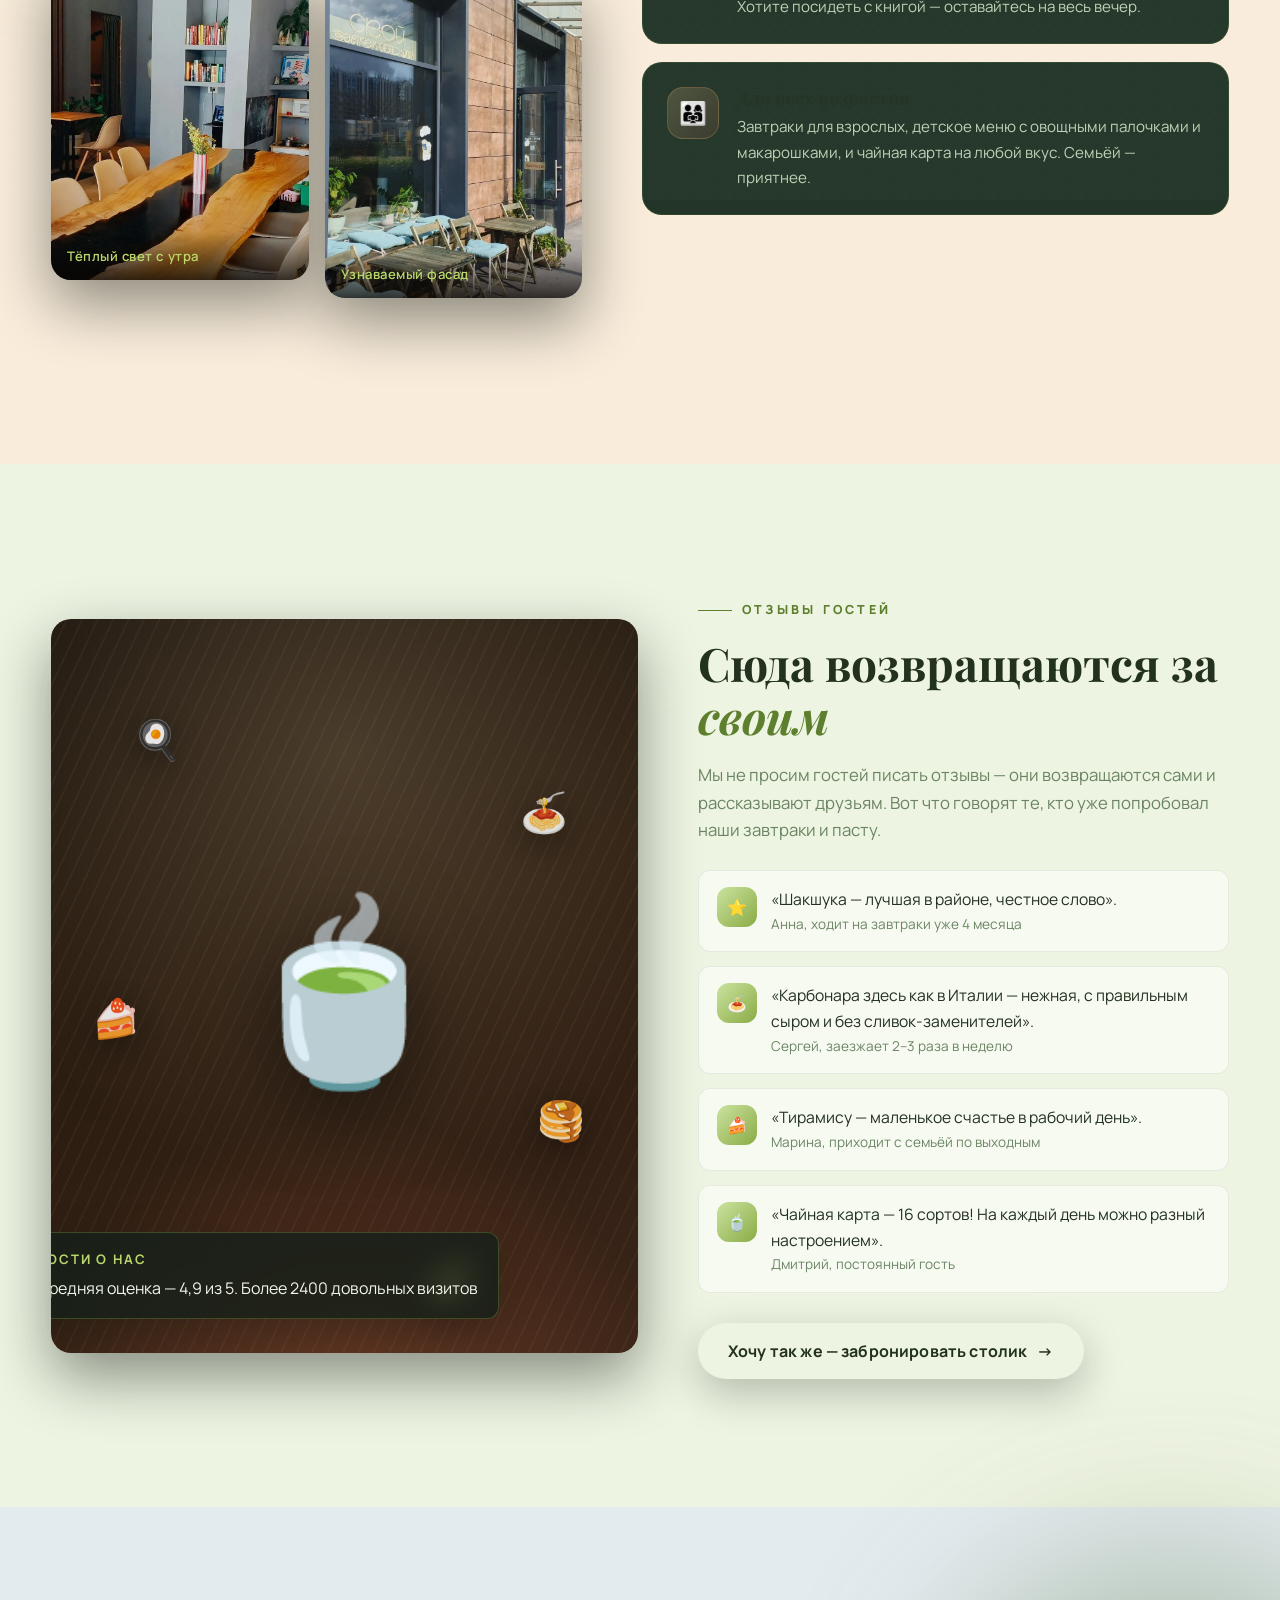
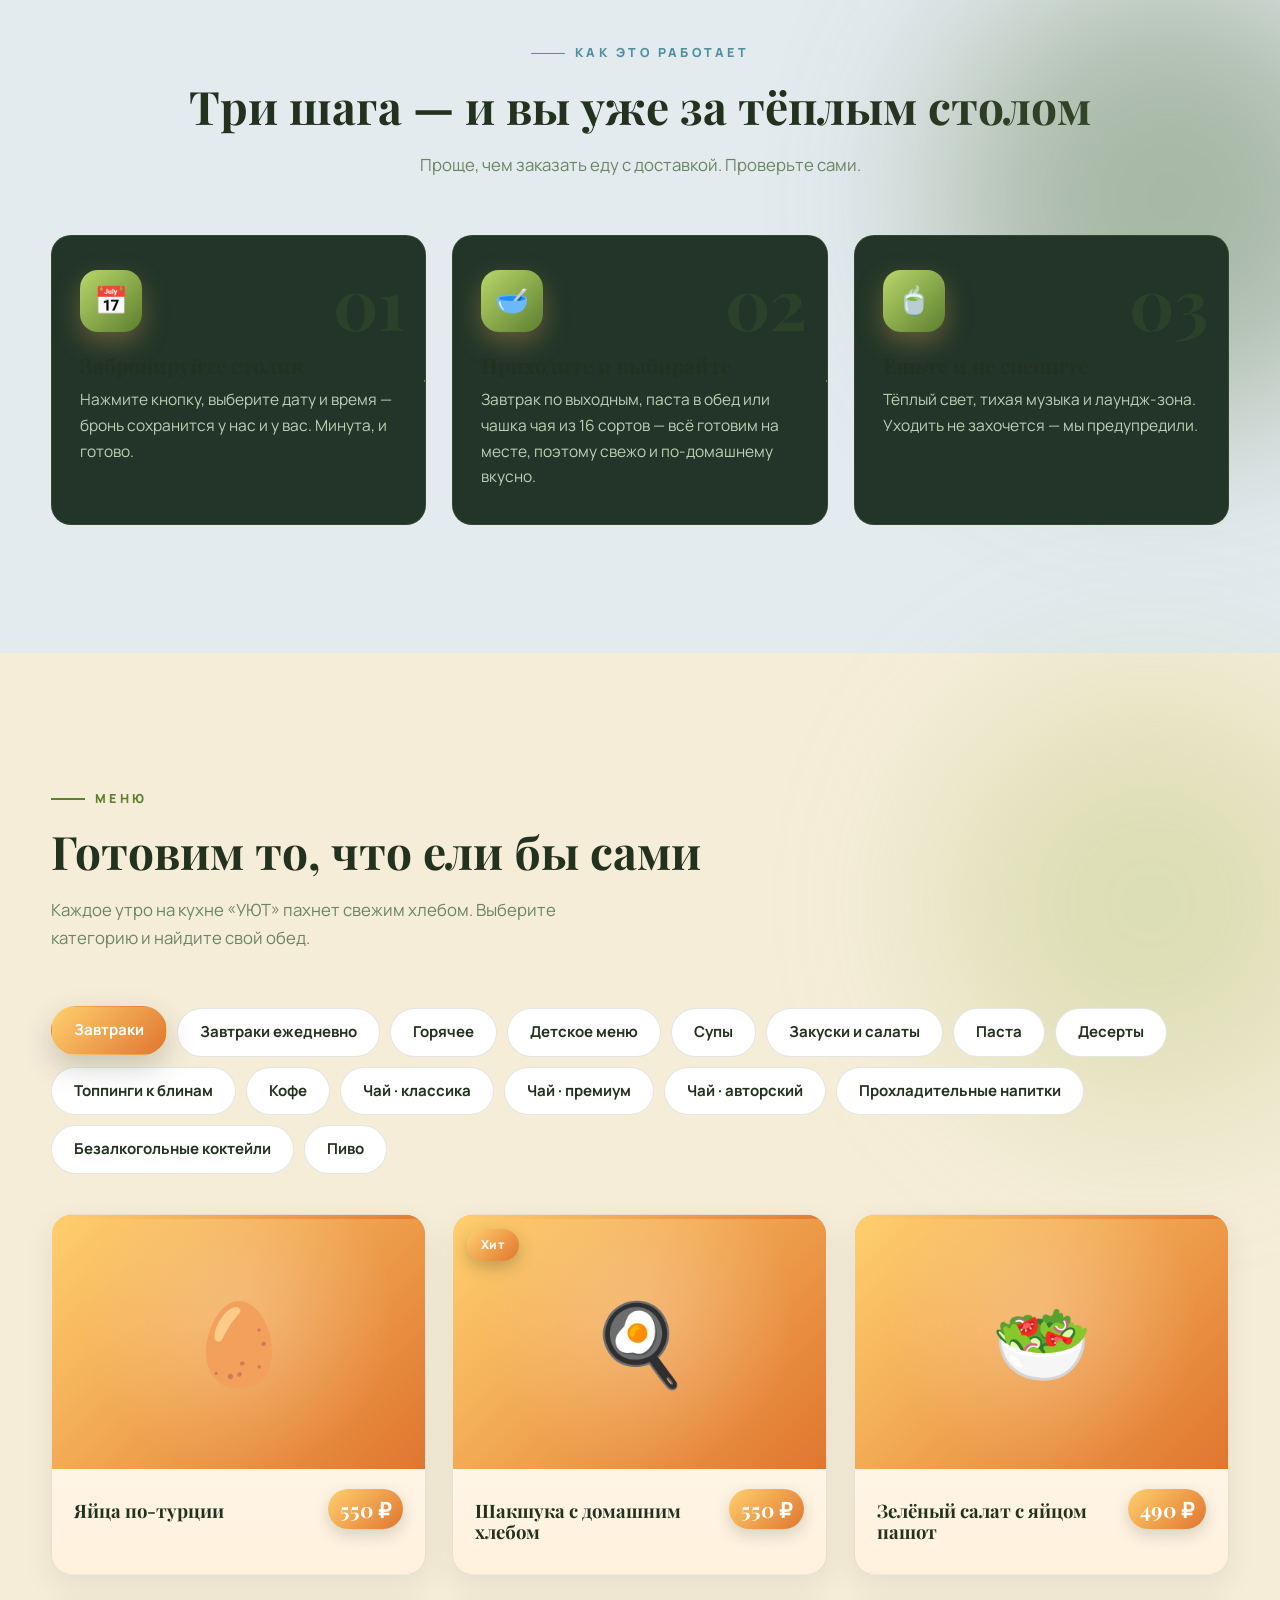
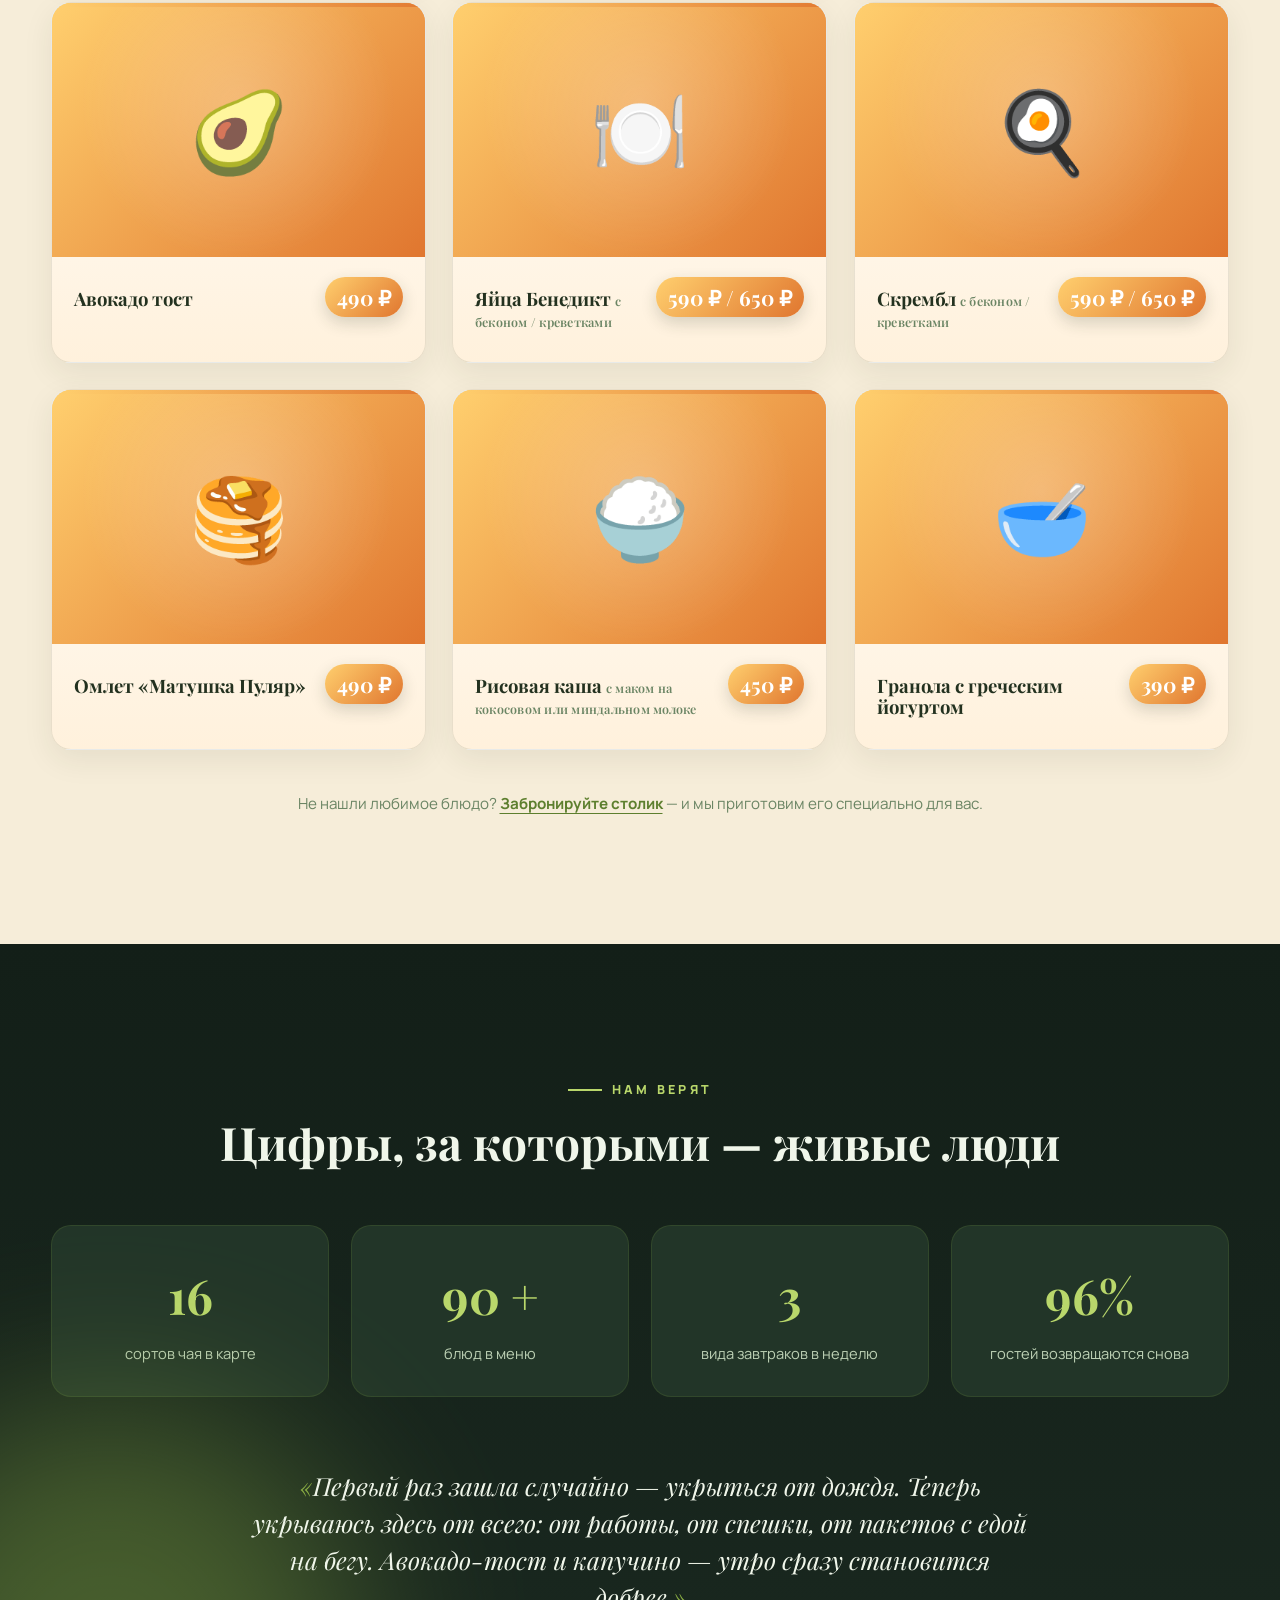
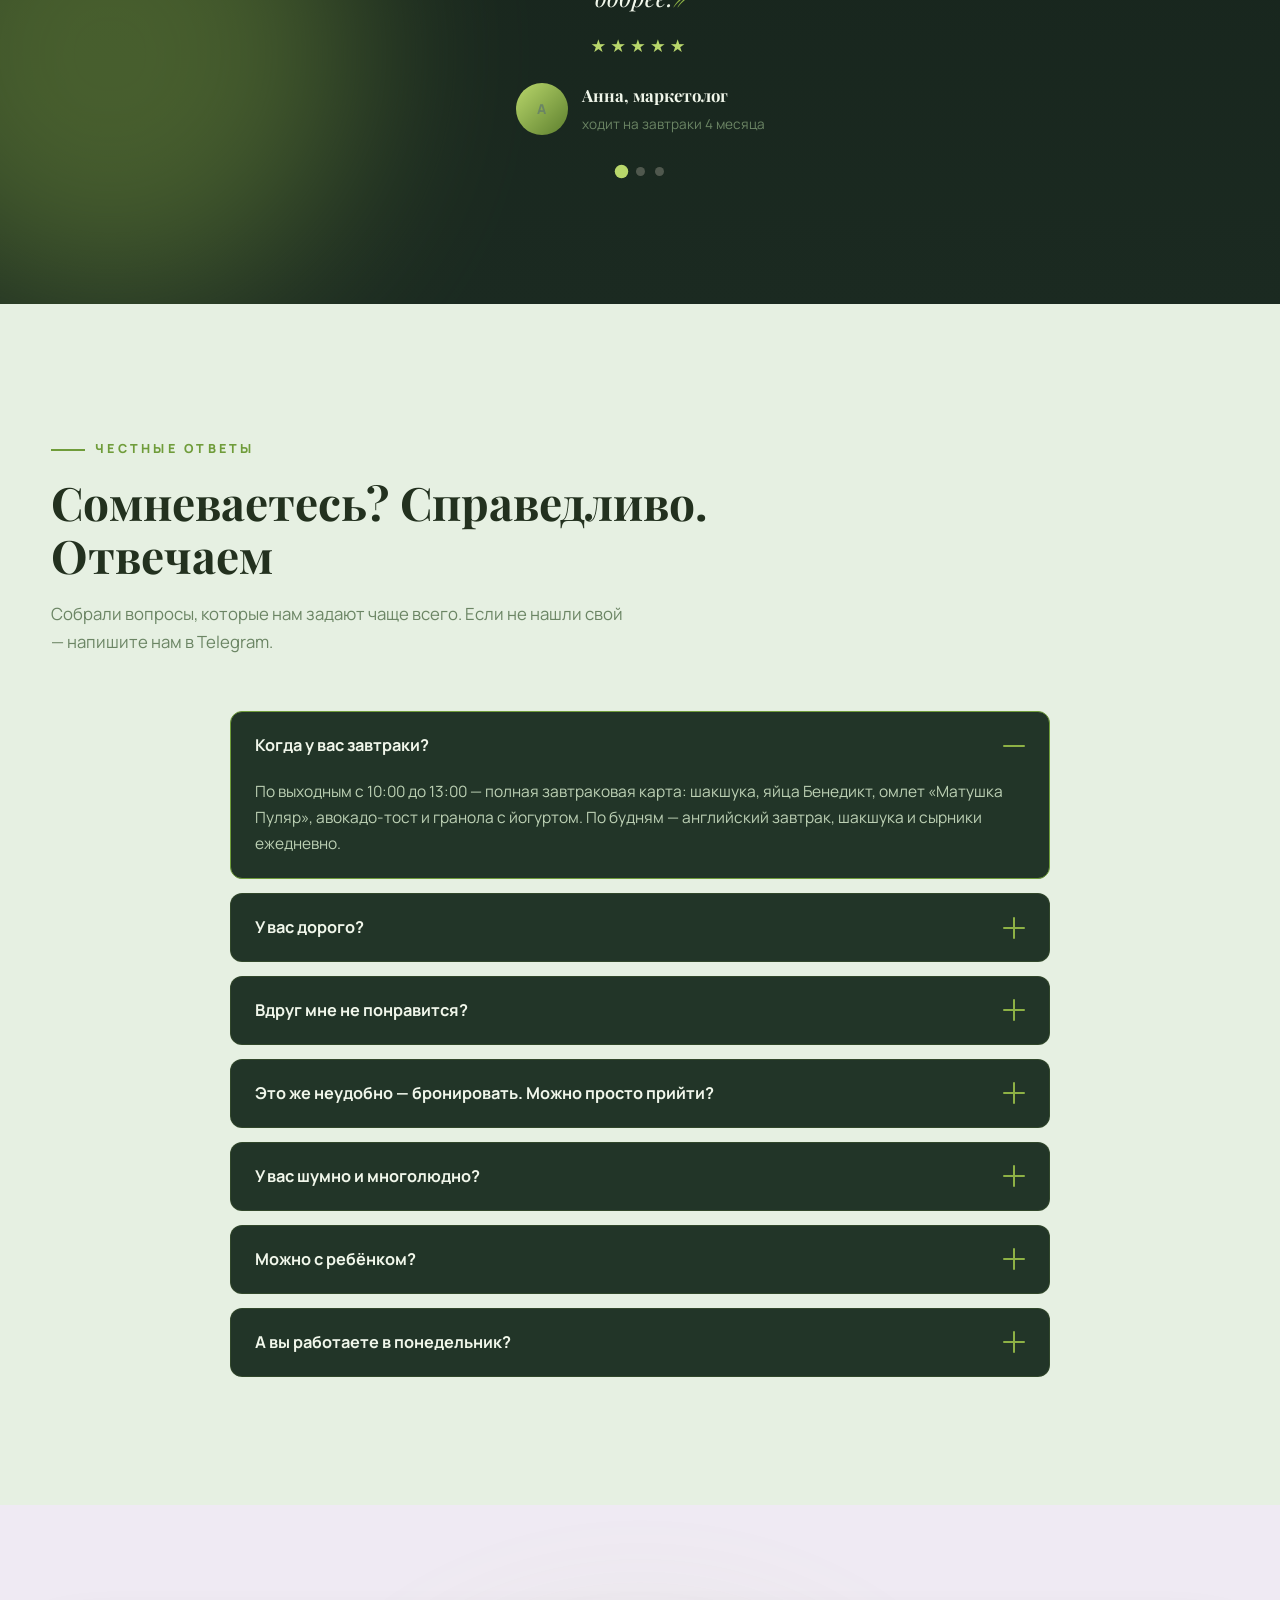
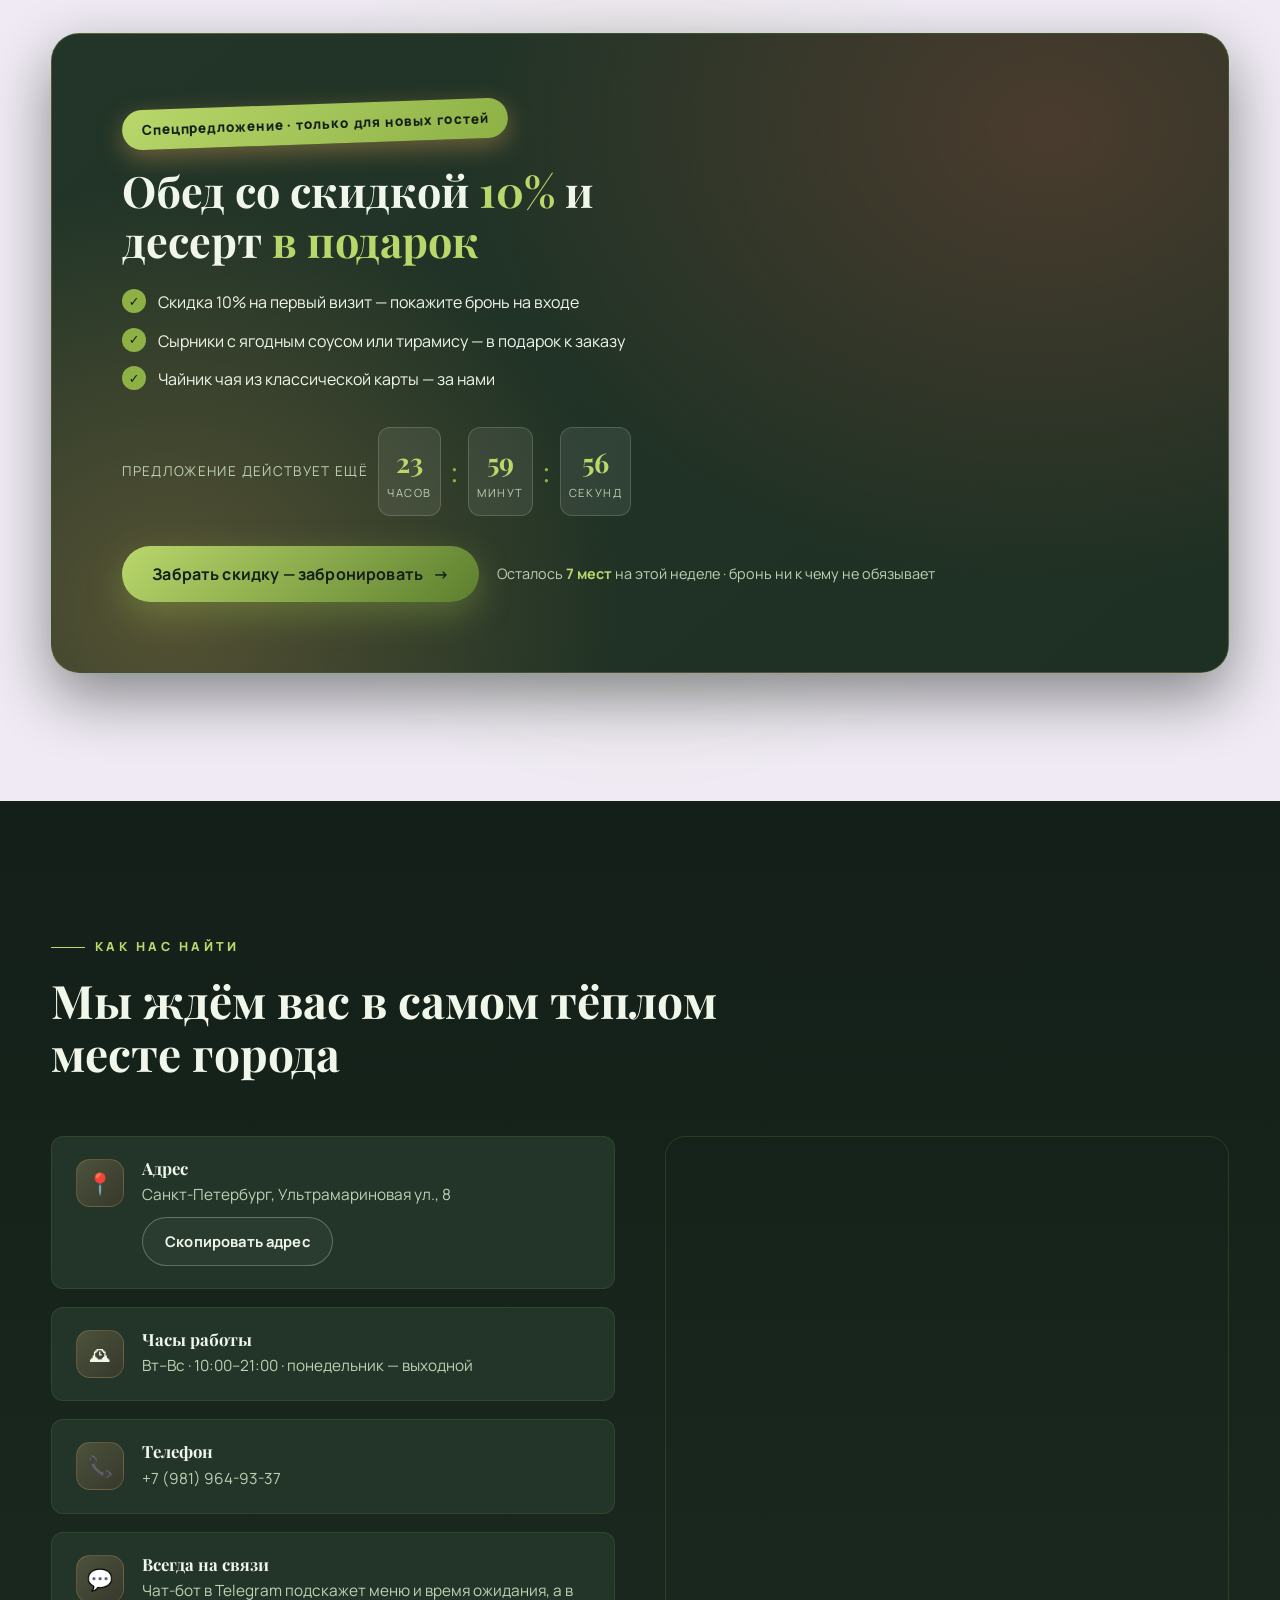
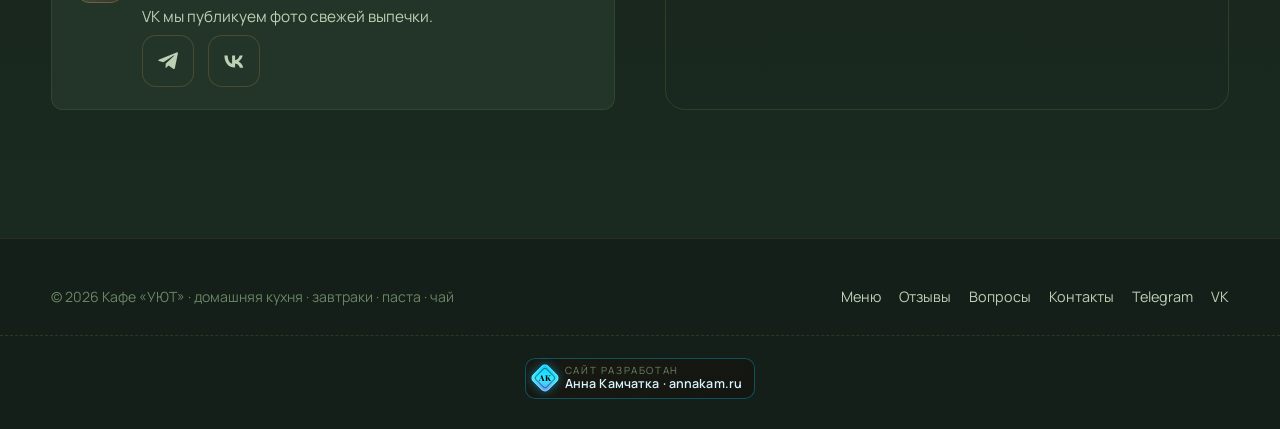
==== commit 8c0156a2: "feat: rebrand to УЮТ cafe — menu, photos, hero fx, AK badge - Restructure menu.js into 16 categories" ====
--- a/index.html
+++ b/index.html
@@ -3,14 +3,14 @@
 <head>
   <meta charset="UTF-8">
   <meta name="viewport" content="width=device-width, initial-scale=1.0">
-  <title>УЮТ — домашнее кафе с комплексными обедами в Санкт-Петербурге | Обед как дома</title>
-  <meta name="description" content="Уютное домашнее кафе с комплексными обедами: борщ, котлеты по-домашнему, пироги и пельмени ручной лепки. Тёплая атмосфера, обед от 430 ₽, бронирование столика онлайн.">
-  <meta name="keywords" content="домашнее кафе, комплексные обеды, обед как дома, уютное кафе, бизнес-ланч, домашняя кухня, кафе с бронированием столиков">
-  <meta property="og:title" content="УЮТ — домашнее кафе с комплексными обедами">
-  <meta property="og:description" content="Обед, после которого вы почувствуете себя дома. Комплексные обеды от 430 ₽.">
+  <title>УЮТ — домашнее кафе на Ультрамариновой, 8 в Санкт-Петербурге | Завтраки, паста, чайная карта</title>
+  <meta name="description" content="Уютное домашнее кафе в Санкт-Петербурге: завтраки по выходным, домашняя паста, том ям, десерты и большая чайная карта (16 сортов). Тёплая лаундж-атмосфера, бронирование столика онлайн.">
+  <meta name="keywords" content="домашнее кафе, завтраки, паста, чайная карта, уютное кафе, Санкт-Петербург, Ультрамариновая, кафе с бронированием столиков, домашняя кухня">
+  <meta property="og:title" content="УЮТ — домашнее кафе на Ультрамариновой">
+  <meta property="og:description" content="Завтраки, домашняя паста и 16 сортов чая. Место, куда возвращаются.">
   <meta property="og:type" content="website">
-  <meta property="og:image" content="images/hero-interior.svg">
-  <link rel="icon" href="data:image/svg+xml,%3Csvg xmlns='http://www.w3.org/2000/svg' viewBox='0 0 100 100'%3E%3Ccircle cx='50' cy='50' r='48' fill='%238db145'/%3E%3Ctext x='50' y='66' font-size='46' text-anchor='middle' fill='%2317100b' font-family='Georgia'%3EУ%3C/text%3E%3C/svg%3E">
+  <meta property="og:image" content="images/logo.png">
+  <link rel="icon" href="images/logo.png">
   <link rel="preconnect" href="https://fonts.googleapis.com">
   <link rel="preconnect" href="https://fonts.gstatic.com" crossorigin>
   <link href="https://fonts.googleapis.com/css2?family=Manrope:wght@400;600;700;800&family=Playfair+Display:ital,wght@0,700;0,800;1,700&display=swap" rel="stylesheet">
@@ -24,7 +24,7 @@
 <header class="header" id="header">
   <div class="header__inner">
     <a href="#hero" class="logo">
-      <span class="logo__mark">У</span>
+      <img class="logo__img" src="images/logo.png" alt="Лого кафе УЮТ">
       <span>УЮТ<small>домашнее кафе</small></span>
     </a>
 
@@ -57,33 +57,48 @@
   <section class="hero" id="hero">
     <div class="hero-slide is-active">
       <picture class="hero-slide__media is-zoom">
-        <img src="images/hero-interior.svg" data-photo="images/hero-interior.jpg" alt="Тёплый интерьер кафе УЮТ — деревянные столики, свечи и мягкий свет">
+        <img src="images/hero-interior.webp" alt="Тёплый интерьер кафе УЮТ — деревянные столики, свечи и мягкий свет">
       </picture>
     </div>
     <div class="hero-slide">
       <picture class="hero-slide__media">
-        <img src="images/hero-exterior.svg" data-photo="images/hero-exterior.jpg" alt="Вечерний фасад кафе УЮТ — тёплые окна и уличная вывеска">
+        <img src="images/hero-exterior.webp" alt="Вечерний фасад кафе УЮТ — тёплые окна и уличная вывеска">
       </picture>
     </div>
+    <div class="hero-slide">
+      <picture class="hero-slide__media">
+        <img src="images/view-window.webp" alt="Вид из окна кафе УЮТ">
+      </picture>
+    </div>
+    <div class="hero-slide">
+      <picture class="hero-slide__media">
+        <img src="images/lounge.webp" alt="Лаундж-зона кафе УЮТ">
+      </picture>
+    </div>
+
+    <div class="hero__fx" aria-hidden="true">
+      <span class="hero__fx-beam"></span>
+      <span class="hero__fx-veil"></span>
+    </div>
 
     <div class="hero__content">
-      <p class="hero__eyebrow">Домашнее кафе · комплексные обеды</p>
-      <h1 class="hero__title">Обед, после которого хочется <em>остаться ещё на чай</em></h1>
-      <p class="hero__sub">Уютное домашнее кафе, где пахнет бабушкиными пирогами и звучит тихая музыка. Комплексные обеды от 430 ₽ — за 15 минут от работы.</p>
+      <p class="hero__eyebrow">Домашнее кафе · завтраки · паста · чайная карта</p>
+      <h1 class="hero__title">Место, где хочется <em>остаться ещё на чай</em></h1>
+      <p class="hero__sub">Уютное домашнее кафе с тёплым светом, запахом свежей выпечки и большой чайной картой. Завтраки по выходным, домашняя паста и десерты, которые готовим сами.</p>
       <div class="hero__cta">
         <a class="btn btn--primary" href="#" data-open-booking>Забронировать столик <span class="btn__arrow">→</span></a>
         <a class="btn btn--ghost" href="#menu">Смотреть меню</a>
       </div>
       <ul class="hero__benefits">
-        <li class="hero__benefit"><b>✓</b> Домашняя кухня без полуфабрикатов</li>
-        <li class="hero__benefit"><b>✓</b> Обед подан за 15 минут</li>
+        <li class="hero__benefit"><b>✓</b> Кухня без полуфабрикатов</li>
+        <li class="hero__benefit"><b>✓</b> Завтраки по выходным 10:00–13:00</li>
         <li class="hero__benefit"><b>✓</b> Скидка 10% на первый визит</li>
       </ul>
     </div>
 
     <div class="hero__card">
       <h3>Кафе «УЮТ»</h3>
-      <p>Деревянные столики, свечи, тёплый свет и запах свежей выпечки. Здесь вы приходите как на обед — а уходите как из дома.</p>
+      <p>Тёплый свет, мягкая лаундж-зона и запах свежей выпечки. Завтраки с утра, домашняя паста в обед и неспешный чай вечером.</p>
       <div class="hero__card-divider"></div>
       <div class="hero__card-row"><b>☕</b> <span data-hours></span></div>
       <div class="hero__card-row" style="margin-top:8px"><b>📍</b> <span data-address></span></div>
@@ -92,6 +107,8 @@
     <div class="hero__dots">
       <button class="hero__dot is-active" aria-label="Слайд: интерьер"></button>
       <button class="hero__dot" aria-label="Слайд: фасад"></button>
+      <button class="hero__dot" aria-label="Слайд: вид из окна"></button>
+      <button class="hero__dot" aria-label="Слайд: лаундж-зона"></button>
     </div>
     <button class="hero__arrow is-prev" aria-label="Предыдущее фото">‹</button>
     <button class="hero__arrow is-next" aria-label="Следующее фото">›</button>
@@ -105,18 +122,22 @@
   <!-- Бегущая строка -->
   <div class="marquee" aria-hidden="true">
     <div class="marquee__track">
-      <span class="marquee__item">Борщ на говяжьей косточке</span>
-      <span class="marquee__item">Пельмени ручной лепки</span>
-      <span class="marquee__item">Пироги из печи каждое утро</span>
-      <span class="marquee__item">Иван-чай с чабрецом</span>
-      <span class="marquee__item">Сырники со сгущёнкой</span>
-      <span class="marquee__item">Комплексные обеды от 430 ₽</span>
-      <span class="marquee__item">Борщ на говяжьей косточке</span>
-      <span class="marquee__item">Пельмени ручной лепки</span>
-      <span class="marquee__item">Пироги из печи каждое утро</span>
-      <span class="marquee__item">Иван-чай с чабрецом</span>
-      <span class="marquee__item">Сырники со сгущёнкой</span>
-      <span class="marquee__item">Комплексные обеды от 430 ₽</span>
+      <span class="marquee__item">Английский завтрак</span>
+      <span class="marquee__item">Шакшука с домашним хлебом</span>
+      <span class="marquee__item">Сырники с ягодным соусом</span>
+      <span class="marquee__item">Спагетти карбонара</span>
+      <span class="marquee__item">Том ям</span>
+      <span class="marquee__item">Тирамису</span>
+      <span class="marquee__item">Чайная карта: 16 сортов</span>
+      <span class="marquee__item">Завтраки по выходным 10–13</span>
+      <span class="marquee__item">Английский завтрак</span>
+      <span class="marquee__item">Шакшука с домашним хлебом</span>
+      <span class="marquee__item">Сырники с ягодным соусом</span>
+      <span class="marquee__item">Спагетти карбонара</span>
+      <span class="marquee__item">Том ям</span>
+      <span class="marquee__item">Тирамису</span>
+      <span class="marquee__item">Чайная карта: 16 сортов</span>
+      <span class="marquee__item">Завтраки по выходным 10–13</span>
     </div>
   </div>
 
@@ -128,42 +149,52 @@
         <div class="section__head" data-reveal>
           <span class="kicker">Наше решение</span>
           <h2 class="section__title">Кафе, где вы — не гость, а <em>свой человек</em></h2>
-          <p class="section__lead">Мы не «инновационная точка питания». Мы — место, куда возвращаются за вторым компотом и лишним куском пирога. Вот что это значит на практике:</p>
+            <p class="section__lead">Мы не «инновационная точка питания». Мы — место, куда возвращаются за домашними завтраками, тёплой пастой и чашкой хорошего чая. Вот что это значит на практике:</p>
           <div class="solution__ticket">
             <span style="font-size:2rem">🎫</span>
             <div>
-              <b>Комплексный обед — 430 ₽</b>
-              <p style="color:var(--text-soft);font-size:0.92rem">Суп + горячее + салат + компот и хлеб от пекаря. Наливающему компот — второй стакан бесплатно.</p>
-            </div>
+                <b>Завтраки по выходным — от 450 ₽</b>
+                <p style="color:var(--text-soft);font-size:0.92rem">Шакшука, сырники, омлет «Матушка Пуляр» и авокадо-тост. С 10:00 до 13:00, пока кофе пахнет сильнее будильника.</p>
+            </div>
+          </div>
+          <div class="solution__gallery" data-reveal>
+            <figure>
+              <img src="images/hero-interior.webp" alt="Тёплый интерьер кафе УЮТ — деревянные столики, свечи и мягкий свет">
+              <figcaption>Тёплый свет с утра</figcaption>
+            </figure>
+            <figure>
+              <img src="images/hero-exterior.webp" alt="Вечерний фасад кафе УЮТ — тёплые окна и уличная вывеска">
+              <figcaption>Узнаваемый фасад</figcaption>
+            </figure>
           </div>
         </div>
         <div class="solution__grid">
           <div class="solution__card" data-reveal>
-            <span class="ico">🍲</span>
+              <span class="ico">🍳</span>
             <div>
               <h4>Кухня без секретов</h4>
-              <p>Никаких полуфабрикатов: борщ томится 4 часа, котлеты жарятся на сливочном масле, пироги — каждое утро. Вы чувствуете это с порога.</p>
+                <p>Никаких полуфабрикатов: хлеб печём сами, соусы готовим на месте, пасту варим аль денте. Вы чувствуете это с порога.</p>
             </div>
           </div>
           <div class="solution__card" data-reveal>
-            <span class="ico">🕰</span>
-            <div>
-              <h4>Обед за 15 минут</h4>
-              <p>Комплексный обед подаём за четверть часа — даже если у вас «всего 40 минут на перерыв». Успеете и поесть, и выдохнуть.</p>
+              <span class="ico">🍵</span>
+            <div>
+                <h4>Большая чайная карта</h4>
+                <p>Классика, премиум-улуны и авторские чаи — от цейлона до масалы. Завариваем в чайнике 500 мл, по-домашнему неспешно.</p>
             </div>
           </div>
           <div class="solution__card" data-reveal>
             <span class="ico">🪑</span>
             <div>
               <h4>Место, где можно не спешить</h4>
-              <p>Удобные стулья, мягкий свет, тихая музыка и никто не подгоняет. Хотите посидеть с книгой — оставайтесь на весь вечер.</p>
+                <p>Лаундж-зона, мягкий свет, тихая музыка и никто не подгоняет. Хотите посидеть с книгой — оставайтесь на весь вечер.</p>
             </div>
           </div>
           <div class="solution__card" data-reveal>
             <span class="ico">👨‍👩‍👧</span>
             <div>
-              <h4>Домашние цены</h4>
-              <p>Обед с компотом и пирогом — дешевле, чем готовить дома при нынешних ценах. А ещё дешевле — скидки для постоянных гостей.</p>
+              <h4>Для всех возрастов</h4>
+              <p>Завтраки для взрослых, детское меню с овощными палочками и макарошками, и чайная карта на любой вкус. Семьёй — приятнее.</p>
             </div>
           </div>
         </div>
@@ -176,32 +207,47 @@
     <div class="container">
       <div class="problem">
         <div class="problem__media" data-reveal>
-          <img src="images/hero-interior.svg" data-photo="images/cafe-interior.jpg" alt="Уютная атмосфера внутри кафе УЮТ" style="aspect-ratio:4/5">
+          <div class="problem__fx" aria-hidden="true">
+            <div class="problem__fx-cup">
+              <span class="problem__fx-emoji">🍵</span>
+              <span class="problem__fx-steam problem__fx-steam--1"></span>
+              <span class="problem__fx-steam problem__fx-steam--2"></span>
+              <span class="problem__fx-steam problem__fx-steam--3"></span>
+            </div>
+            <div class="problem__fx-orbit">
+              <span class="problem__fx-chip">🍳</span>
+              <span class="problem__fx-chip">🍝</span>
+              <span class="problem__fx-chip">🍰</span>
+              <span class="problem__fx-chip">🥞</span>
+              <span class="problem__fx-chip">☕</span>
+              <span class="problem__fx-chip">🥑</span>
+            </div>
+          </div>
           <div class="problem__float">
             <b>Гости о нас</b>
-            Средняя оценка — 4,9 из 5. Более 2400 довольных обедов
+            Средняя оценка — 4,9 из 5. Более 2400 довольных визитов
           </div>
         </div>
         <div>
           <span class="kicker" data-reveal>Отзывы гостей</span>
-          <h2 class="section__title" data-reveal>Здесь обедают те, кто ценит <em>домашнее</em></h2>
-          <p class="section__lead" data-reveal>Мы не просим гостей писать отзывы — они возвращаются сами и рассказывают друзьям. Вот что говорят те, кто уже попробовал наши обеды.</p>
+          <h2 class="section__title" data-reveal>Сюда возвращаются за <em>своим</em></h2>
+          <p class="section__lead" data-reveal>Мы не просим гостей писать отзывы — они возвращаются сами и рассказывают друзьям. Вот что говорят те, кто уже попробовал наши завтраки и пасту.</p>
           <ul class="problem__list">
             <li class="problem__item" data-reveal>
               <span class="ico">⭐</span>
-              <p>«Борщ — как у бабушки, честное слово». <small>Анна, ходит на обеды уже 4 месяца</small></p>
+              <p>«Шакшука — лучшая в районе, честное слово». <small>Анна, ходит на завтраки уже 4 месяца</small></p>
             </li>
             <li class="problem__item" data-reveal>
-              <span class="ico">🍲</span>
-              <p>«Обед за 15 минут — это реально 15 минут, а не „ещё пару минуточек“». <small>Сергей, заезжает 2–3 раза в неделю</small></p>
+              <span class="ico">🍝</span>
+              <p>«Карбонара здесь как в Италии — нежная, с правильным сыром и без сливок-заменителей». <small>Сергей, заезжает 2–3 раза в неделю</small></p>
             </li>
             <li class="problem__item" data-reveal>
               <span class="ico">🍰</span>
-              <p>«Пирог с яблоками — маленькое счастье в рабочий день». <small>Марина, приходит с семьёй по выходным</small></p>
+              <p>«Тирамису — маленькое счастье в рабочий день». <small>Марина, приходит с семьёй по выходным</small></p>
             </li>
             <li class="problem__item" data-reveal>
-              <span class="ico">❤️</span>
-              <p>«Второй стакан компота бесплатно — мы проверили. Возвращаемся снова и снова». <small>Дмитрий, постоянный гость</small></p>
+              <span class="ico">🍵</span>
+              <p>«Чайная карта — 16 сортов! На каждый день можно разный настроением». <small>Дмитрий, постоянный гость</small></p>
             </li>
           </ul>
           <div data-reveal style="margin-top:30px">
@@ -231,13 +277,13 @@
         <div class="step" data-reveal>
           <div class="step__ico">🥣</div>
           <h4>Приходите и выбирайте</h4>
-          <p>Комплексный обед или любимое блюдо из меню — всё готовится утром, поэтому быстро и по-домашнему вкусно.</p>
+          <p>Завтрак по выходным, паста в обед или чашка чая из 16 сортов — всё готовим на месте, поэтому свежо и по-домашнему вкусно.</p>
           <span class="step__arrow">→</span>
         </div>
         <div class="step" data-reveal>
           <div class="step__ico">🍵</div>
-          <h4>Обедайте и не спешите</h4>
-          <p>Тёплый свет, тихая музыка и второй стакан компота — бесплатно. Уходить не захочется, мы предупредили.</p>
+          <h4>Ешьте и не спешите</h4>
+          <p>Тёплый свет, тихая музыка и лаундж-зона. Уходить не захочется — мы предупредили.</p>
         </div>
       </div>
     </div>
@@ -284,25 +330,25 @@
       </div>
 
       <div class="stats">
-        <div class="stat" data-reveal><div class="stat__num"><span data-count="2400" data-suffix="+">0</span></div><div class="stat__label">комплексных обедов подано</div></div>
-        <div class="stat" data-reveal><div class="stat__num"><span data-count="430">0</span> ₽</div><div class="stat__label">самый честный обед в городе</div></div>
-        <div class="stat" data-reveal><div class="stat__num"><span data-count="15">0</span> мин</div><div class="stat__label">среднее время подачи обеда</div></div>
+        <div class="stat" data-reveal><div class="stat__num"><span data-count="16" data-suffix="">0</span></div><div class="stat__label">сортов чая в карте</div></div>
+        <div class="stat" data-reveal><div class="stat__num"><span data-count="90">0</span> +</div><div class="stat__label">блюд в меню</div></div>
+        <div class="stat" data-reveal><div class="stat__num"><span data-count="3">0</span></div><div class="stat__label">вида завтраков в неделю</div></div>
         <div class="stat" data-reveal><div class="stat__num"><span data-count="96" data-suffix="%">0</span></div><div class="stat__label">гостей возвращаются снова</div></div>
       </div>
 
       <div class="reviews" data-reveal>
         <div class="review is-active">
-          <p class="review__text">Первый раз зашла случайно — укрыться от дождя. Теперь укрываюсь здесь от всего: от работы, от спешки, от пакетов с едой на бегу. Пирог с яблоками — это маленькое счастье в рабочий день.</p>
+          <p class="review__text">Первый раз зашла случайно — укрыться от дождя. Теперь укрываюсь здесь от всего: от работы, от спешки, от пакетов с едой на бегу. Авокадо-тост и капучино — утро сразу становится добрее.</p>
           <div class="review__stars">★★★★★</div>
-          <div class="review__author"><span class="review__ava">А</span><div style="text-align:left"><b>Анна, маркетолог</b><span>ходит на обеды 4 месяца</span></div></div>
+          <div class="review__author"><span class="review__ava">А</span><div style="text-align:left"><b>Анна, маркетолог</b><span>ходит на завтраки 4 месяца</span></div></div>
         </div>
         <div class="review">
-          <p class="review__text">Я объездил полгорода по работе. Здесь единственное место, где обед за 15 минут — это реально 15 минут, а не «ну ещё пару минуточек». И компот — как у бабушки, честное слово.</p>
+          <p class="review__text">Карбонара — нежнейшая, с правильным гуяле и без лишних сливок. А к ней — премиум-улун. После такого обеда возвращаешься на работу как заново родившийся.</p>
           <div class="review__stars">★★★★★</div>
           <div class="review__author"><span class="review__ava">С</span><div style="text-align:left"><b>Сергей, водитель</b><span>заезжает 2–3 раза в неделю</span></div></div>
         </div>
         <div class="review">
-          <p class="review__text">Привели дочку на сырники, а в итоге просидели весь вечер. Тёплый свет, запах выпечки, и никто не торопит. Такое ощущение, что мы не в кафе, а в гостях у хороших знакомых.</p>
+          <p class="review__text">Привели дочку на сырники, а в итоге просидели весь вечер в лаундж-зоне. Тёплый свет, запах выпечки, никто не торопит. Такое ощущение, что мы не в кафе, а в гостях у хороших знакомых.</p>
           <div class="review__stars">★★★★★</div>
           <div class="review__author"><span class="review__ava">М</span><div style="text-align:left"><b>Марина</b><span>приходит с семьёй по выходным</span></div></div>
         </div>
@@ -326,28 +372,32 @@
 
       <div class="faq" data-reveal>
         <div class="faq__item is-open">
+          <button class="faq__q">Когда у вас завтраки?<span class="faq__icon"></span></button>
+          <div class="faq__a"><p class="faq__a-inner">По выходным с 10:00 до 13:00 — полная завтраковая карта: шакшука, яйца Бенедикт, омлет «Матушка Пуляр», авокадо-тост и гранола с йогуртом. По будням — английский завтрак, шакшука и сырники ежедневно.</p></div>
+        </div>
+        <div class="faq__item">
           <button class="faq__q">У вас дорого?<span class="faq__icon"></span></button>
-          <div class="faq__a"><p class="faq__a-inner">Комплексный обед — 430 ₽. Это суп, горячее, салат, компот и свежий хлеб. Посчитайте, во сколько обходится готовка дома: продукты, газ, время и «что же сегодня приготовить». Скорее всего, дома выйдет дороже. А у нас ещё и посуды мыть не нужно.</p></div>
-        </div>
-        <div class="faq__item">
-          <button class="faq__q">А если у меня всего 40 минут на обед?<span class="faq__icon"></span></button>
-          <div class="faq__a"><p class="faq__a-inner">Комплексный обед подаём за 15 минут. А если вы позвоните заранее и попросите накрыть стол к приходу — он уже будет ждать вас. Бронь столика занимает минуту.</p></div>
+          <div class="faq__a"><p class="faq__a-inner">Завтраки — от 390 ₽, паста — 590–1090 ₽, чайник чая — от 320 ₽. За эти деньги вы получаете домашнее, а не «инновационное». А ещё на первый визит — скидка 10%.</p></div>
         </div>
         <div class="faq__item">
           <button class="faq__q">Вдруг мне не понравится?<span class="faq__icon"></span></button>
-          <div class="faq__a"><p class="faq__a-inner">Тогда мы заменим блюдо или вернём деньги — без вопросов и выяснения отношений. Нам важнее, чтобы вы вернулись, чем чтобы «победить в споре». За 2 года мы не пользовались этим правилом и 20 раз — гости ценят честность.</p></div>
+          <div class="faq__a"><p class="faq__a-inner">Тогда мы заменим блюдо или вернём деньги — без вопросов и выяснения отношений. Нам важнее, чтобы вы вернулись, чем «победить в споре». Гости ценят честность.</p></div>
         </div>
         <div class="faq__item">
           <button class="faq__q">Это же неудобно — бронировать. Можно просто прийти?<span class="faq__icon"></span></button>
-          <div class="faq__a"><p class="faq__a-inner">Можно, конечно! Но в обеденное время столики у окна разбирают быстро. Бронь — это способ гарантированно попасть в любимое место, а не лишняя формальность. Кстати, бронь можно отменить в один клик.</p></div>
+          <div class="faq__a"><p class="faq__a-inner">Можно, конечно! Но по выходным к завтракам и вечерам столики у окна разбирают быстро. Бронь — это способ гарантированно попасть в любимое место, а не лишняя формальность. Кстати, бронь можно отменить в один клик.</p></div>
         </div>
         <div class="faq__item">
           <button class="faq__q">У вас шумно и многолюдно?<span class="faq__icon"></span></button>
-          <div class="faq__a"><p class="faq__a-inner">Нет. Мы сознательно держим немного столиков, чтобы в зале было тихо и спокойно. Сюда приходят, чтобы выдохнуть, а не чтобы договариваться на повышенных тонах.</p></div>
+          <div class="faq__a"><p class="faq__a-inner">Нет. Мы сознательно держим лаундж-зону и немного столиков, чтобы в зале было тихо и спокойно. Сюда приходят, чтобы выдохнуть, а не договариваться на повышенных тонах.</p></div>
         </div>
         <div class="faq__item">
-          <button class="faq__q">Можно с ребёнком или с собакой?<span class="faq__icon"></span></button>
-          <div class="faq__a"><p class="faq__a-inner">Конечно! Для детей есть стульчики и творожные сырники, а маленьким собакам — миска с водой и пара ласковых слов. Главное — предупредите при бронировании, мы подготовимся.</p></div>
+          <button class="faq__q">Можно с ребёнком?<span class="faq__icon"></span></button>
+          <div class="faq__a"><p class="faq__a-inner">Конечно! Для детей — отдельное меню: овощные палочки, куриный суп с фрикадельками, макароны с сыром и «детские макарошки с сосиской». Есть стульчики. Главное — предупредите при бронировании, мы подготовимся.</p></div>
+        </div>
+        <div class="faq__item">
+          <button class="faq__q">А вы работаете в понедельник?<span class="faq__icon"></span></button>
+          <div class="faq__a"><p class="faq__a-inner">Понедельник — выходной. Со вторника по воскресенье ждём вас с 10:00 до 21:00.</p></div>
         </div>
       </div>
     </div>
@@ -362,8 +412,8 @@
         <h2>Обед со скидкой <span>10%</span> и десерт <span>в подарок</span></h2>
         <ul class="offer__list">
           <li>Скидка 10% на первый визит — покажите бронь на входе</li>
-          <li>Пирог с яблоками или сырники — в подарок к обеду</li>
-          <li>Напиток из меню — за нами, как компот «догоняй»</li>
+          <li>Сырники с ягодным соусом или тирамису — в подарок к заказу</li>
+          <li>Чайник чая из классической карты — за нами</li>
         </ul>
         <div class="timer">
           <span class="timer__label">Предложение действует ещё</span>
@@ -431,13 +481,7 @@
         </div>
 
         <div class="map-card" data-reveal>
-          <div class="map-fallback">
-            <span class="map-pin">📍</span>
-            <b>Мы здесь — прямо в центре</b>
-            <p data-address style="color:var(--text-soft)"></p>
-            <a class="btn btn--primary btn--sm" href="#" data-open-booking>Забронировать столик</a>
-            <p style="font-size:0.85rem;color:var(--text-mute)">Загрузите карту, вставив код Яндекс.Карт в <code>index.html</code> → блок <code>#contacts</code></p>
-          </div>
+          <iframe src="https://yandex.ru/map-widget/v1/?ll=30.441177%2C59.905937&mode=poi&poi%5Bpoint%5D=30.440894%2C59.905945&poi%5Buri%5D=ymapsbm1%3A%2F%2Forg%3Foid%3D38065428717&z=18" style="width:100%;height:100%;border:0;border-radius:inherit" allowfullscreen loading="lazy" referrerpolicy="no-referrer-when-downgrade" title="Кафе УЮТ на карте"></iframe>
         </div>
       </div>
     </div>
@@ -447,7 +491,7 @@
 <!-- ===================== ФУТЕР ===================== -->
 <footer class="footer">
   <div class="container footer__inner">
-    <div class="footer__copy">© <span data-year></span> Кафе «УЮТ» · домашние комплексные обеды</div>
+    <div class="footer__copy">© <span data-year></span> Кафе «УЮТ» · домашняя кухня · завтраки · паста · чай</div>
     <nav class="footer__nav">
       <a href="#menu">Меню</a>
       <a href="#reviews">Отзывы</a>
@@ -456,6 +500,15 @@
       <a data-telegram href="#" target="_blank" rel="noopener">Telegram</a>
       <a data-vk href="#" target="_blank" rel="noopener">VK</a>
     </nav>
+  </div>
+  <div class="container footer__credit">
+    <a class="ak-badge" href="https://annakam.ru" target="_blank" rel="noopener" aria-label="Сайт разработан Анна Камчатка — annakam.ru" title="Сайт разработан Анна Камчатка — annakam.ru">
+      <span class="ak-badge__mark" aria-hidden="true"><span class="ak-badge__mark-txt">AK</span></span>
+      <span class="ak-badge__text">
+        <small>Сайт разработан</small>
+        <b>Анна Камчатка · annakam.ru</b>
+      </span>
+    </a>
   </div>
 </footer>
 
--- a/css/style.css
+++ b/css/style.css
@@ -44,6 +44,39 @@
   line-height: 1.65;
   overflow-x: hidden;
   -webkit-font-smoothing: antialiased;
+  position: relative;
+}
+
+/* Фоновые эффекты сайта: тёплые световые пятна + зерновая текстура
+   Вдохновлено annakam.ru (cyan-grid / scanline), но в палитре УЮТа (мед/уголь) */
+body::before {
+  content: "";
+  position: fixed;
+  inset: 0;
+  z-index: -2;
+  pointer-events: none;
+  background:
+    radial-gradient(28vmax 28vmax at 12% 8%, rgba(224,164,88,0.18), rgba(224,164,88,0.0) 62%),
+    radial-gradient(24vmax 24vmax at 88% 22%, rgba(220,110,70,0.16), rgba(220,110,70,0.0) 65%),
+    radial-gradient(22vmax 22vmax at 80% 88%, rgba(141,177,69,0.14), rgba(141,177,69,0.0) 60%),
+    radial-gradient(20vmax 20vmax at 18% 78%, rgba(193,138,58,0.14), rgba(193,138,58,0.0) 62%);
+  animation: siteOrbs 26s ease-in-out infinite alternate;
+}
+@keyframes siteOrbs {
+  0%   { transform: translate3d(0,0,0) scale(1);    opacity: 0.85; }
+  50%  { transform: translate3d(-2vmax,1.5vmax,0) scale(1.05); opacity: 1; }
+  100% { transform: translate3d(1.5vmax,-1vmax,0) scale(1.02); opacity: 0.78; }
+}
+body::after {
+  content: "";
+  position: fixed;
+  inset: 0;
+  z-index: -1;
+  pointer-events: none;
+  background-image: radial-gradient(rgba(255,236,210,0.04) 1px, transparent 1px);
+  background-size: 22px 22px;
+  mix-blend-mode: screen;
+  opacity: 0.6;
 }
 
 body.no-scroll { overflow: hidden; }
@@ -110,13 +143,10 @@
 .header__inner { max-width: 1280px; margin: 0 auto; display: flex; align-items: center; gap: 24px; }
 
 .logo { display: flex; align-items: center; gap: 12px; font-family: var(--font-disp); font-weight: 700; font-size: 1.45rem; }
-.logo__mark {
+.logo__img {
   width: 44px; height: 44px; border-radius: 14px;
-  display: grid; place-items: center;
-  background: linear-gradient(135deg, var(--accent-hi), var(--accent-deep));
-  color: var(--bg-ink);
+  object-fit: cover;
   box-shadow: 0 6px 22px rgba(141, 177, 69, 0.4);
-  font-size: 1.25rem;
 }
 .logo small { display: block; font-family: var(--font-body); font-weight: 600; font-size: 0.62rem; letter-spacing: 0.16em; text-transform: uppercase; color: var(--text-mute); }
 
@@ -199,26 +229,76 @@
 .hero-slide {
   position: absolute; inset: 0;
   opacity: 0;
-  transition: opacity 1.6s var(--ease);
+  transform: scale(1.04);
+  transition: opacity 2.4s ease, transform 2.4s ease, filter 2.4s ease;
   z-index: 0;
-}
-.hero-slide.is-active { opacity: 1; z-index: 1; }
+  filter: brightness(0.62) saturate(1.05);
+}
+.hero-slide.is-active { opacity: 1; z-index: 1; transform: scale(1); }
 
 .hero-slide__media {
   position: absolute; inset: 0;
-  transform: scale(1.06);
-  transition: transform 1.8s var(--ease);
+  transform: scale(1.12);
+  transition: transform 7s ease-out;
+  filter: blur(3px);
 }
 .hero-slide__media img { width: 100%; height: 100%; object-fit: cover; }
-.hero-slide.is-active .hero-slide__media.is-zoom { transform: scale(1); }
-
-/* Затемнение — фото проявляется из глубины, тёмный экран спереди */
+.hero-slide.is-active .hero-slide__media.is-zoom { transform: scale(1); animation: heroKenBurns 12s ease-out forwards; }
+
+@keyframes heroKenBurns {
+  0%   { transform: scale(1.16) translate(0, 0); }
+  50%  { transform: scale(1.02) translate(-1.5%, -1%); }
+  100% { transform: scale(1.04) translate(0, 0); }
+}
+
+/* Затемнение — сильная вуаль, чтобы текст был читаемым, картинка = фон */
 .hero-slide::after {
   content: "";
   position: absolute; inset: 0;
   background:
-    radial-gradient(120% 90% at 50% 0%, rgba(10,6,3,0.28), rgba(10,6,3,0.62) 55%, rgba(10,6,3,0.92) 100%),
-    linear-gradient(180deg, rgba(10,6,3,0.5), transparent 38%, rgba(10,6,3,0.86) 100%);
+    radial-gradient(130% 100% at 30% 35%, rgba(10,6,3,0.42), rgba(10,6,3,0.66) 55%, rgba(10,6,3,0.88) 100%),
+    linear-gradient(100deg, rgba(10,6,3,0.74) 0%, rgba(10,6,3,0.34) 45%, rgba(10,6,3,0.10) 62%, rgba(10,6,3,0.60) 100%);
+}
+
+.hero__fx { position: absolute; inset: 0; z-index: 2; pointer-events: none; overflow: hidden; }
+.hero__fx-beam {
+  position: absolute; top: 50%; left: 50%;
+  width: 20vmax; height: 20vmax;
+  margin: -10vmax 0 0 -10vmax;
+  border-radius: 50%;
+  background: radial-gradient(closest-side, rgba(255,228,180,0.55), rgba(255,228,180,0.0) 70%);
+  mix-blend-mode: screen;
+  opacity: 0;
+  transform: scale(0.2);
+  transition: opacity 0.35s ease, transform 0.35s ease;
+}
+.hero__fx.is-flash .hero__fx-beam {
+  animation: heroBeam 2.6s cubic-bezier(0.22,0.61,0.36,1) forwards;
+}
+@keyframes heroBeam {
+  0%   { opacity: 0; transform: scale(0.18) rotate(0deg); }
+  18%  { opacity: 0.9; transform: scale(1.0) rotate(8deg); }
+  55%  { opacity: 0.4; transform: scale(1.9) rotate(20deg); }
+  100% { opacity: 0; transform: scale(2.6) rotate(28deg); }
+}
+.hero__fx-veil {
+  position: absolute; inset: 0;
+  background: linear-gradient(120deg, rgba(255,228,180,0.0), rgba(255,228,180,0.18) 50%, rgba(255,228,180,0.0));
+  opacity: 0;
+  transform: translateX(-30%);
+  transition: opacity 0.35s ease, transform 0.35s ease;
+}
+.hero__fx.is-flash .hero__fx-veil {
+  animation: heroVeil 2.6s ease-out forwards;
+}
+@keyframes heroVeil {
+  0%   { opacity: 0; transform: translateX(-35%); }
+  25%  { opacity: 1; transform: translateX(0%); }
+  100% { opacity: 0; transform: translateX(35%); }
+}
+@media (prefers-reduced-motion: reduce) {
+  .hero__fx-beam, .hero__fx-veil { animation: none !important; display: none; }
+  .hero-slide__media { filter: blur(0); animation: none !important; }
 }
 
 .hero__content {
@@ -452,6 +532,119 @@
    ============================================================ */
 .solution { display: grid; grid-template-columns: 0.95fr 1.05fr; gap: 60px; align-items: center; }
 .solution__grid { display: grid; gap: 18px; }
+.solution__gallery {
+  display: grid;
+  grid-template-columns: 1fr 1fr;
+  gap: 16px;
+  margin-top: 28px;
+}
+.solution__gallery figure {
+  position: relative;
+  margin: 0;
+  border-radius: var(--radius);
+  overflow: hidden;
+  box-shadow: var(--shadow);
+  aspect-ratio: 4/5;
+  transform: translateY(0);
+  transition: transform 0.5s var(--ease), box-shadow 0.5s var(--ease);
+}
+.solution__gallery figure:nth-child(2) { transform: translateY(18px); }
+.solution__gallery figure:hover { transform: translateY(-6px); box-shadow: var(--shadow-soft); }
+.solution__gallery figure img {
+  width: 100%; height: 100%; object-fit: cover;
+  transition: transform 1.4s var(--ease), filter 1.4s var(--ease);
+  filter: brightness(0.92) saturate(1.02);
+}
+.solution__gallery figure:hover img { transform: scale(1.05); filter: brightness(1) saturate(1.1); }
+.solution__gallery figcaption {
+  position: absolute; left: 0; right: 0; bottom: 0;
+  padding: 14px 16px 13px;
+  background: linear-gradient(0deg, rgba(10,6,3,0.78), rgba(10,6,3,0.0));
+  color: var(--accent-hi);
+  font-size: 0.82rem;
+  font-weight: 600;
+  letter-spacing: 0.04em;
+}
+
+.problem__media { position: relative; border-radius: var(--radius); overflow: hidden; box-shadow: var(--shadow); }
+.problem__media img { width: 100%; height: 100%; object-fit: cover; aspect-ratio: 4/5; }
+.problem__fx {
+  position: relative;
+  width: 100%;
+  aspect-ratio: 4/5;
+  background:
+    radial-gradient(120% 100% at 50% 18%, rgba(255,228,180,0.18), rgba(10,6,3,0.0) 60%),
+    radial-gradient(80% 60% at 50% 110%, rgba(220,110,70,0.30), rgba(245,238,230,0.0) 70%),
+    linear-gradient(160deg, #1a120b 0%, #2a1c10 45%, #3a2418 100%);
+  display: flex; align-items: center; justify-content: center;
+  overflow: hidden;
+}
+.problem__fx::before {
+  content: "";
+  position: absolute; inset: -30%;
+  background: repeating-linear-gradient(115deg, rgba(255,228,180,0.04) 0 2px, transparent 2px 14px);
+  animation: fxStripes 18s linear infinite;
+}
+@keyframes fxStripes { from { transform: translateY(0); } to { transform: translateY(28px); } }
+.problem__fx-cup {
+  position: relative;
+  font-size: clamp(7rem, 18vw, 11rem);
+  line-height: 1;
+  filter: drop-shadow(0 18px 40px rgba(0,0,0,0.5));
+  animation: fxBob 4.2s ease-in-out infinite;
+  z-index: 2;
+}
+.problem__fx-emoji { display: inline-block; }
+@keyframes fxBob { 0%,100% { transform: translateY(0) rotate(-2deg); } 50% { transform: translateY(-10px) rotate(2deg); } }
+.problem__fx-steam {
+  position: absolute;
+  left: 50%; bottom: 62%;
+  width: 14px; height: 70px;
+  margin-left: -7px;
+  background: linear-gradient(0deg, rgba(255,236,210,0.0), rgba(255,236,210,0.55) 45%, rgba(255,236,210,0.0));
+  border-radius: 50%;
+  filter: blur(4px);
+  opacity: 0;
+  animation: fxSteam 3.6s ease-in-out infinite;
+  z-index: 3;
+}
+.problem__fx-steam--1 { left: 42%; animation-delay: 0.2s; }
+.problem__fx-steam--2 { left: 50%; animation-delay: 1.1s; }
+.problem__fx-steam--3 { left: 58%; animation-delay: 2.0s; }
+@keyframes fxSteam {
+  0%   { opacity: 0; transform: translateY(0) scaleY(0.6); }
+  30%  { opacity: 0.9; }
+  70%  { opacity: 0.6; transform: translateY(-46px) scaleY(1.25); }
+  100% { opacity: 0; transform: translateY(-72px) scaleY(1.5); }
+}
+.problem__fx-orbit {
+  position: absolute; inset: 0;
+  pointer-events: none;
+}
+.problem__fx-chip {
+  position: absolute;
+  font-size: clamp(1.6rem, 4.4vw, 2.4rem);
+  filter: drop-shadow(0 8px 16px rgba(0,0,0,0.45));
+  opacity: 0.88;
+  animation: fxOrbit 16s linear infinite;
+}
+.problem__fx-chip:nth-child(1) { top: 12%; left: 14%; animation-delay: 0s; }
+.problem__fx-chip:nth-child(2) { top: 22%; right: 12%; animation-delay: -2.6s; }
+.problem__fx-chip:nth-child(3) { top: 50%; left: 7%; animation-delay: -5.2s; }
+.problem__fx-chip:nth-child(4) { top: 64%; right: 9%; animation-delay: -7.8s; }
+.problem__fx-chip:nth-child(5) { top: 80%; left: 24%; animation-delay: -10.4s; }
+.problem__fx-chip:nth-child(6) { top: 86%; right: 28%; animation-delay: -13s; }
+@keyframes fxOrbit {
+  0%   { transform: translateY(0) rotate(-6deg); opacity: 0.0; }
+  12%  { opacity: 0.9; }
+  50%  { transform: translateY(-18px) rotate(6deg); opacity: 0.95; }
+  88%  { opacity: 0.7; }
+  100% { transform: translateY(0) rotate(-6deg); opacity: 0.0; }
+}
+@media (prefers-reduced-motion: reduce) {
+  .problem__fx-cup, .problem__fx-steam, .problem__fx-chip, .problem__fx::before { animation: none !important; }
+  .problem__fx-steam { display: none; }
+}
 .solution__card {
   display: flex; gap: 18px; align-items: flex-start;
   padding: 24px;
@@ -528,19 +721,21 @@
 .menu-floaters { position: absolute; inset: 0; overflow: hidden; pointer-events: none; }
 .menu-floater {
   position: absolute;
-  bottom: -90px;
+  top: 105%;
   left: var(--fx);
   font-size: var(--fs);
-  opacity: 0.12;
+  opacity: 0.14;
   filter: blur(1px);
   animation: floatUp var(--fd, 18s) linear infinite;
   animation-delay: var(--fdelay, 0s);
-  will-change: transform;
+  will-change: top, transform;
 }
 @keyframes floatUp {
-  0% { transform: translateY(0) rotate(-12deg); }
-  50% { transform: translateY(-58vh) rotate(10deg); }
-  100% { transform: translateY(-116vh) rotate(-8deg); }
+  0%   { top: 105%; transform: rotate(-14deg); }
+  25%  { transform: rotate(6deg) scale(1.06); }
+  50%  { transform: rotate(-6deg) scale(0.96); }
+  75%  { transform: rotate(8deg) scale(1.03); }
+  100% { top: -15%; transform: rotate(-10deg); }
 }
 
 .menu-tabs { display: flex; flex-wrap: wrap; gap: 10px; margin-bottom: 40px; }
@@ -566,16 +761,24 @@
 .menu-card {
   position: relative;
   border-radius: var(--radius);
-  background: #fff;
+  background: linear-gradient(180deg, #fff, var(--cat-soft, #f6edd9));
+  border: 1px solid rgba(35, 49, 31, 0.1);
   box-shadow: 0 10px 30px rgba(35, 49, 31, 0.08);
   overflow: hidden;
-  transition: transform 0.25s var(--ease), box-shadow 0.4s var(--ease);
+  transition: transform 0.25s var(--ease), box-shadow 0.4s var(--ease), border-color 0.4s;
   transform-style: preserve-3d;
   transform: rotateX(var(--rx, 0deg)) rotateY(var(--ry, 0deg)) translateY(var(--ty, 0));
   will-change: transform;
 }
+.menu-card::after {
+  content: "";
+  position: absolute; inset: 0 0 auto 0; height: 4px; z-index: 5;
+  background: linear-gradient(90deg, var(--cat-from, #b9d76b), var(--cat-to, #5d7f2e));
+  opacity: 0.85;
+}
 .menu-card:hover {
   box-shadow: 0 30px 60px rgba(35, 49, 31, 0.22);
+  border-color: var(--cat-from, var(--accent));
   transform: rotateX(var(--rx, 0deg)) rotateY(var(--ry, 0deg)) translateY(var(--ty, -10px));
 }
 /* Световое пятно за курсором */
@@ -592,7 +795,15 @@
 
 .menu-card__media { position: relative; aspect-ratio: 5/3.4; overflow: hidden; background: linear-gradient(135deg, var(--cat-from), var(--cat-to)); }
 .menu-card__media img { width: 100%; height: 100%; object-fit: cover; transition: transform 0.9s var(--ease), filter 0.4s; transform: scale(1.001); }
-.menu-card:hover .menu-card__media img { transform: scale(1.09) rotate(1.2deg); }
+.menu-card__emoji {
+  position: absolute; inset: 0;
+  display: grid; place-items: center;
+  font-size: clamp(3.4rem, 9vw, 5rem);
+  background: radial-gradient(circle at 50% 40%, rgba(255,255,255,0.22), transparent 65%), linear-gradient(135deg, var(--cat-from), var(--cat-to));
+  filter: drop-shadow(0 10px 22px rgba(0,0,0,0.18));
+  transition: transform 0.9s var(--ease);
+}
+.menu-card:hover .menu-card__emoji { transform: scale(1.12) rotate(-3deg); }
 /* Блик, пробегающий по фото */
 .menu-card__media::after {
   content: "";
@@ -613,10 +824,17 @@
 }
 .menu-card__badge { left: 14px; background: linear-gradient(135deg, var(--cat-from), var(--cat-to)); color: #fff; box-shadow: 0 6px 16px rgba(35,49,31,0.25); }
 .menu-card__tag { right: 14px; background: rgba(255,255,255,0.88); color: var(--text-ink); }
-.menu-card__body { padding: 20px 22px 24px; background: #fff; position: relative; z-index: 2; }
+.menu-card__body { padding: 20px 22px 24px; position: relative; z-index: 2; }
 .menu-card__head { display: flex; justify-content: space-between; align-items: baseline; gap: 12px; }
 .menu-card__name { font-size: 1.16rem; }
-.menu-card__price { font-family: var(--font-disp); font-weight: 700; font-size: 1.3rem; color: var(--cat-badge, var(--accent-deep)); white-space: nowrap; }
+.menu-card__variant { font-size: 0.78rem; color: var(--text-mute); font-weight: 600; letter-spacing: 0.02em; }
+.menu-card__price {
+  font-family: var(--font-disp); font-weight: 700; font-size: 1.3rem;
+  color: #fff; white-space: nowrap;
+  background: linear-gradient(135deg, var(--cat-from), var(--cat-to));
+  padding: 3px 12px; border-radius: 999px;
+  box-shadow: 0 6px 16px rgba(35,49,31,0.18);
+}
 .menu-card__desc { color: var(--text-mute); font-size: 0.9rem; margin-top: 8px; }
 
 .menu__note {
@@ -716,11 +934,15 @@
     linear-gradient(140deg, var(--bg-card), #1e3023);
   border: 1px solid rgba(141, 177, 69, 0.25);
   box-shadow: var(--shadow);
-}
+  color: var(--text-light);
+}
+.offer h2 { color: var(--text-light); }
+.offer__list li { color: var(--text-light); }
+.offer__list li::before { background: var(--accent-hi); color: var(--bg-ink); }
 .offer__badge {
   display: inline-block;
   padding: 9px 20px; border-radius: 999px;
-  background: linear-gradient(135deg, var(--accent-hi), var(--accent-deep));
+  background: linear-gradient(135deg, var(--accent-hi), var(--accent));
   color: var(--bg-ink); font-weight: 800; font-size: 0.85rem; letter-spacing: 0.06em;
   transform: rotate(-2deg);
   box-shadow: 0 8px 24px rgba(224,164,88,0.4);
@@ -736,17 +958,17 @@
 .timer__label { font-size: 0.85rem; letter-spacing: 0.1em; text-transform: uppercase; color: var(--text-soft); }
 .timer__cell {
   min-width: 58px; padding: 12px 8px; text-align: center;
-  background: rgba(255,255,255,0.06);
-  border: 1px solid rgba(255,255,255,0.12);
+  background: rgba(255,255,255,0.08);
+  border: 1px solid rgba(255,255,255,0.16);
   border-radius: var(--radius-s);
   backdrop-filter: blur(8px);
 }
 .timer__num { font-family: var(--font-disp); font-weight: 700; font-size: 1.7rem; color: var(--accent-hi); font-variant-numeric: tabular-nums; }
-.timer__unit { font-size: 0.7rem; letter-spacing: 0.14em; text-transform: uppercase; color: var(--text-mute); }
+.timer__unit { font-size: 0.7rem; letter-spacing: 0.14em; text-transform: uppercase; color: var(--text-soft); }
 .timer__sep { font-family: var(--font-disp); font-size: 1.6rem; color: var(--accent); }
 
 .offer__cta { margin-top: 30px; display: flex; flex-wrap: wrap; align-items: center; gap: 18px; }
-.offer__note { color: var(--text-mute); font-size: 0.9rem; }
+.offer__note { color: var(--text-soft); font-size: 0.9rem; }
 .offer__note b { color: var(--accent-hi); }
 
 /* ============================================================
@@ -799,6 +1021,54 @@
 .footer__nav { display: flex; flex-wrap: wrap; gap: 18px; }
 .footer__nav a { color: var(--text-soft); font-size: 0.9rem; transition: color 0.3s; }
 .footer__nav a:hover { color: var(--accent-hi); }
+
+.footer__credit { margin-top: 26px; padding-top: 22px; border-top: 1px dashed rgba(224,164,88,0.16); display: flex; justify-content: center; }
+.ak-badge {
+  display: inline-flex; align-items: center; gap: 9px;
+  padding: 6px 12px 6px 8px;
+  border-radius: 10px;
+  background: linear-gradient(150deg, rgba(28,22,16,0.7), rgba(20,16,12,0.55));
+  border: 1px solid rgba(0,204,255,0.32);
+  color: var(--text-soft);
+  transition: transform 0.3s var(--ease), border-color 0.3s, box-shadow 0.3s;
+  backdrop-filter: blur(10px);
+  text-decoration: none;
+}
+.ak-badge:hover {
+  transform: translateY(-2px);
+  border-color: rgba(0,204,255,0.7);
+  box-shadow: 0 10px 22px rgba(0,204,255,0.16);
+}
+/* Ромб с монограммой АК — стилистика annakam.ru (cyan + scanline-геометрия) */
+.ak-badge__mark {
+  flex: none;
+  width: 22px; height: 22px;
+  display: grid; place-items: center;
+  font-family: var(--font-disp);
+  position: relative;
+  transform: rotate(45deg);
+  border-radius: 5px;
+  background: linear-gradient(140deg, #00ccff 0%, #36e7ff 55%, #6f93ff 100%);
+  box-shadow: 0 0 10px rgba(0,204,255,0.5), inset 0 0 0 1px rgba(255,255,255,0.35);
+}
+.ak-badge__mark::after {
+  /* внутренняя «разметка» в стиле annakam */
+  content: "";
+  position: absolute; inset: 3px;
+  border: 1px solid rgba(3,6,10,0.45);
+  border-radius: 3px;
+}
+.ak-badge__mark-txt {
+  transform: rotate(-45deg);
+  font-weight: 800;
+  font-size: 0.5rem;
+  letter-spacing: 0.02em;
+  color: #03060a;
+}
+.ak-badge__text { display: flex; flex-direction: column; line-height: 1.2; }
+.ak-badge__text small { color: var(--text-mute); font-size: 0.62rem; letter-spacing: 0.16em; text-transform: uppercase; }
+.ak-badge__text b { color: #d8f4ff; font-size: 0.78rem; font-weight: 600; letter-spacing: 0.01em; }
+.ak-badge:hover .ak-badge__text b { color: #00ccff; }
 
 /* ============================================================
    МОДАЛКА БРОНИРОВАНИЯ
@@ -938,7 +1208,10 @@
   .hero__card { position: static; transform: none; margin: 40px auto 0; width: min(560px, 100%); }
   .hero__card { animation: none; }
   .problem, .solution { grid-template-columns: 1fr; }
-  .problem__media img { aspect-ratio: 16/10; }
+  .problem__media img,
+  .problem__fx { aspect-ratio: 16/10; }
+  .solution__gallery { grid-template-columns: 1fr 1fr; gap: 10px; }
+  .solution__gallery figure:nth-child(2) { transform: translateY(10px); }
   .contacts { grid-template-columns: 1fr; }
   .stats { grid-template-columns: repeat(2, 1fr); }
   .step__arrow { display: none; }
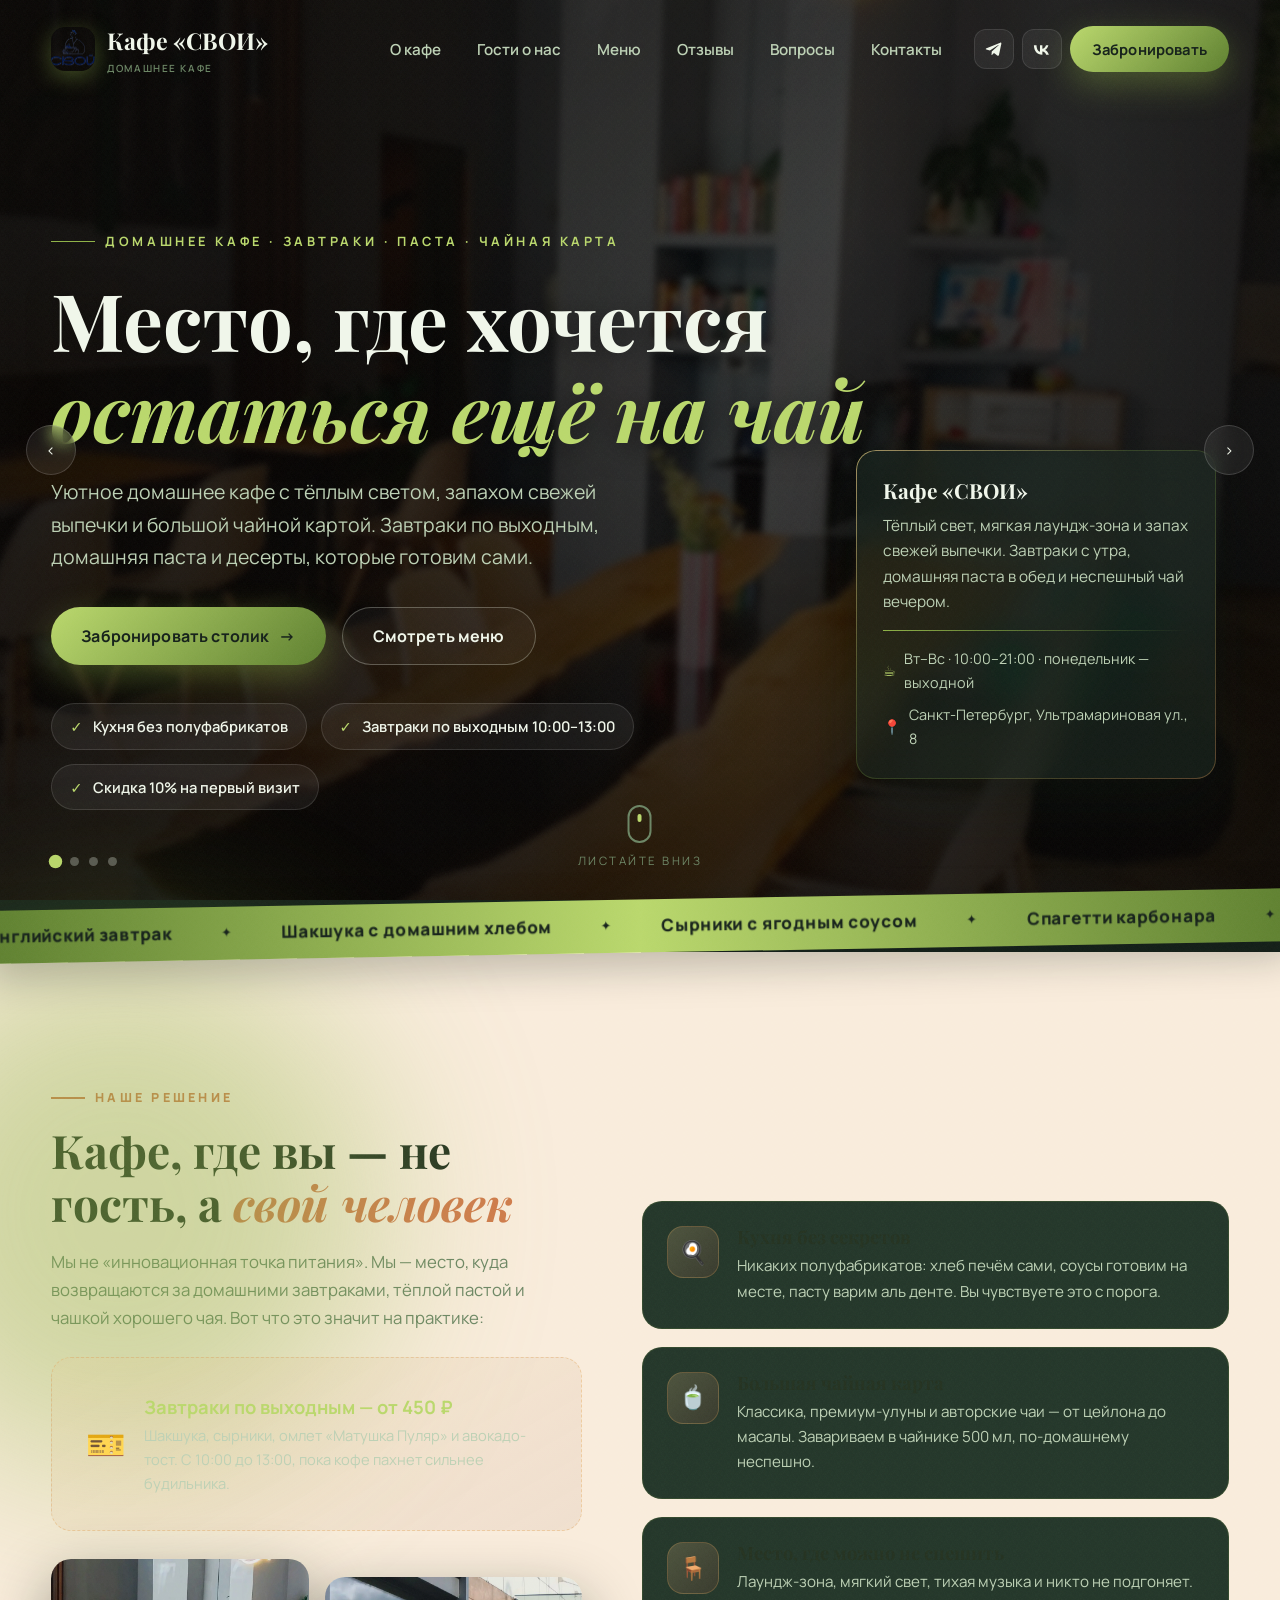
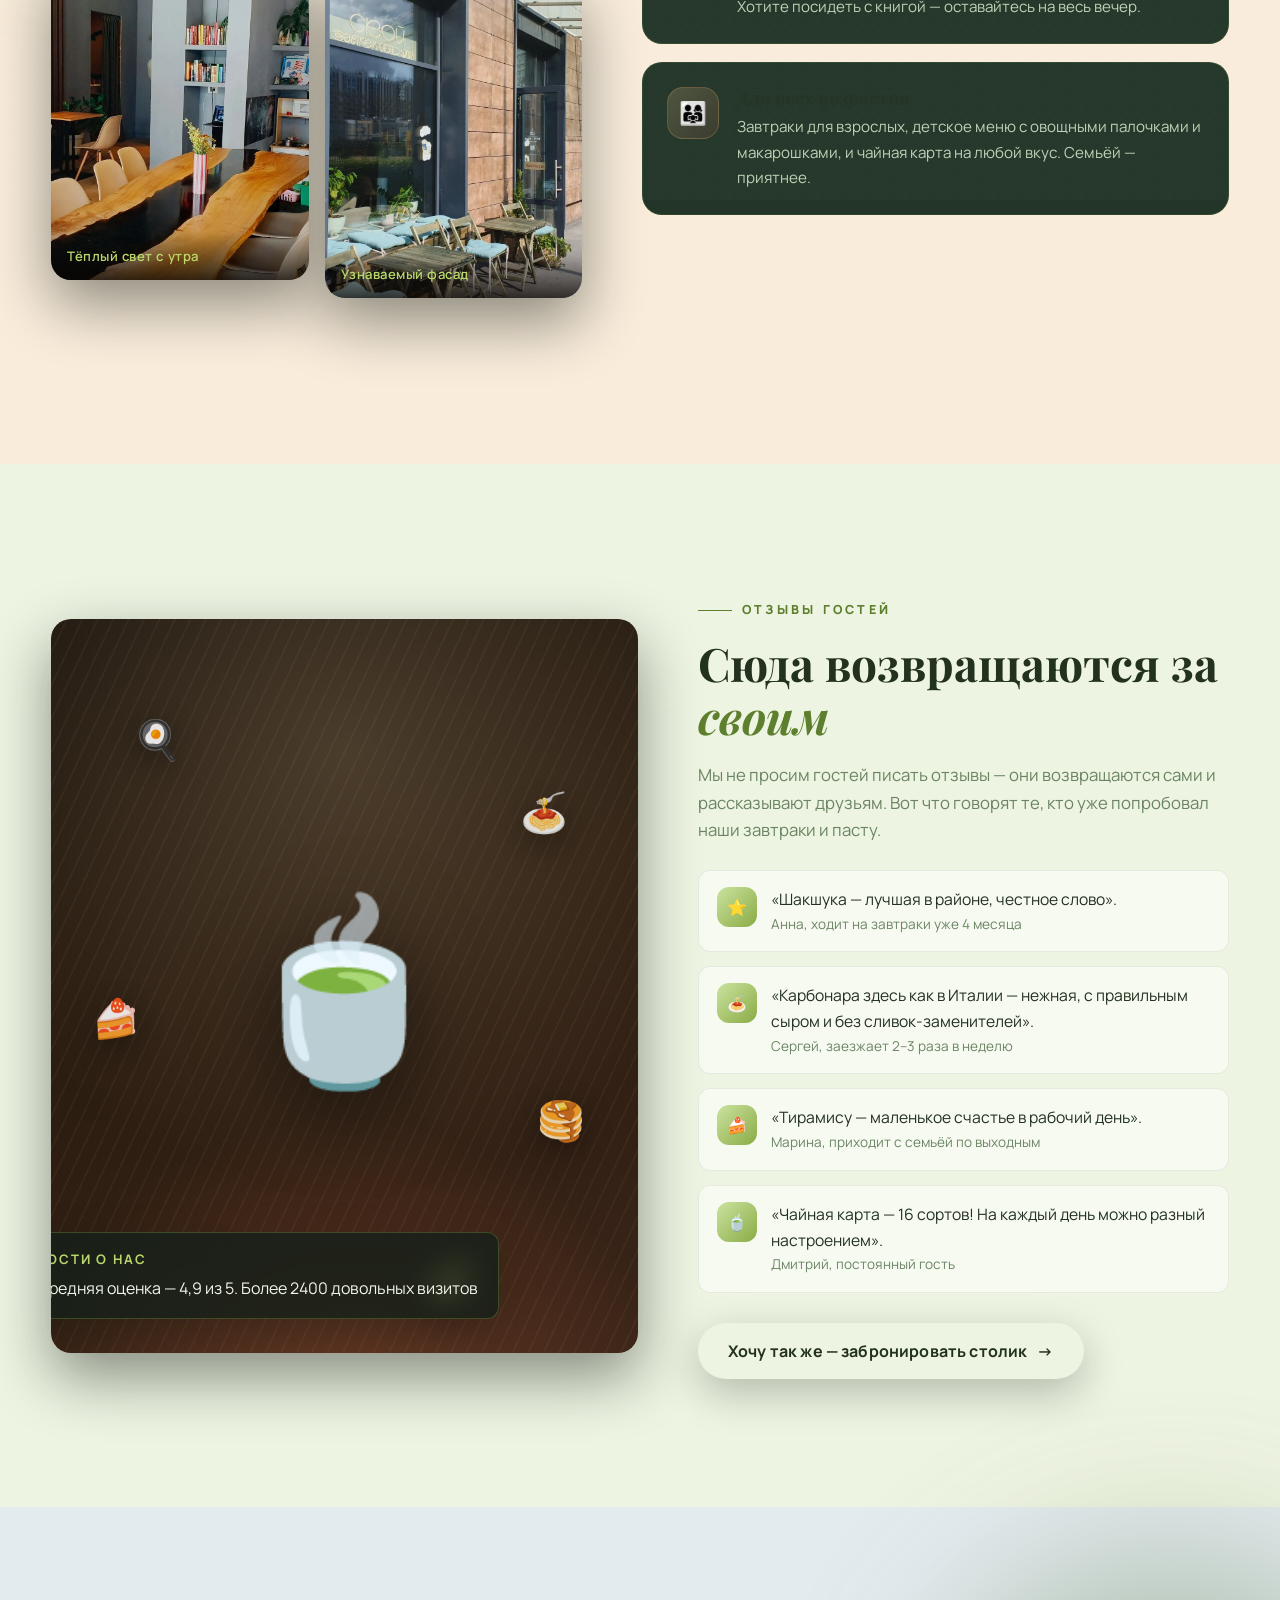
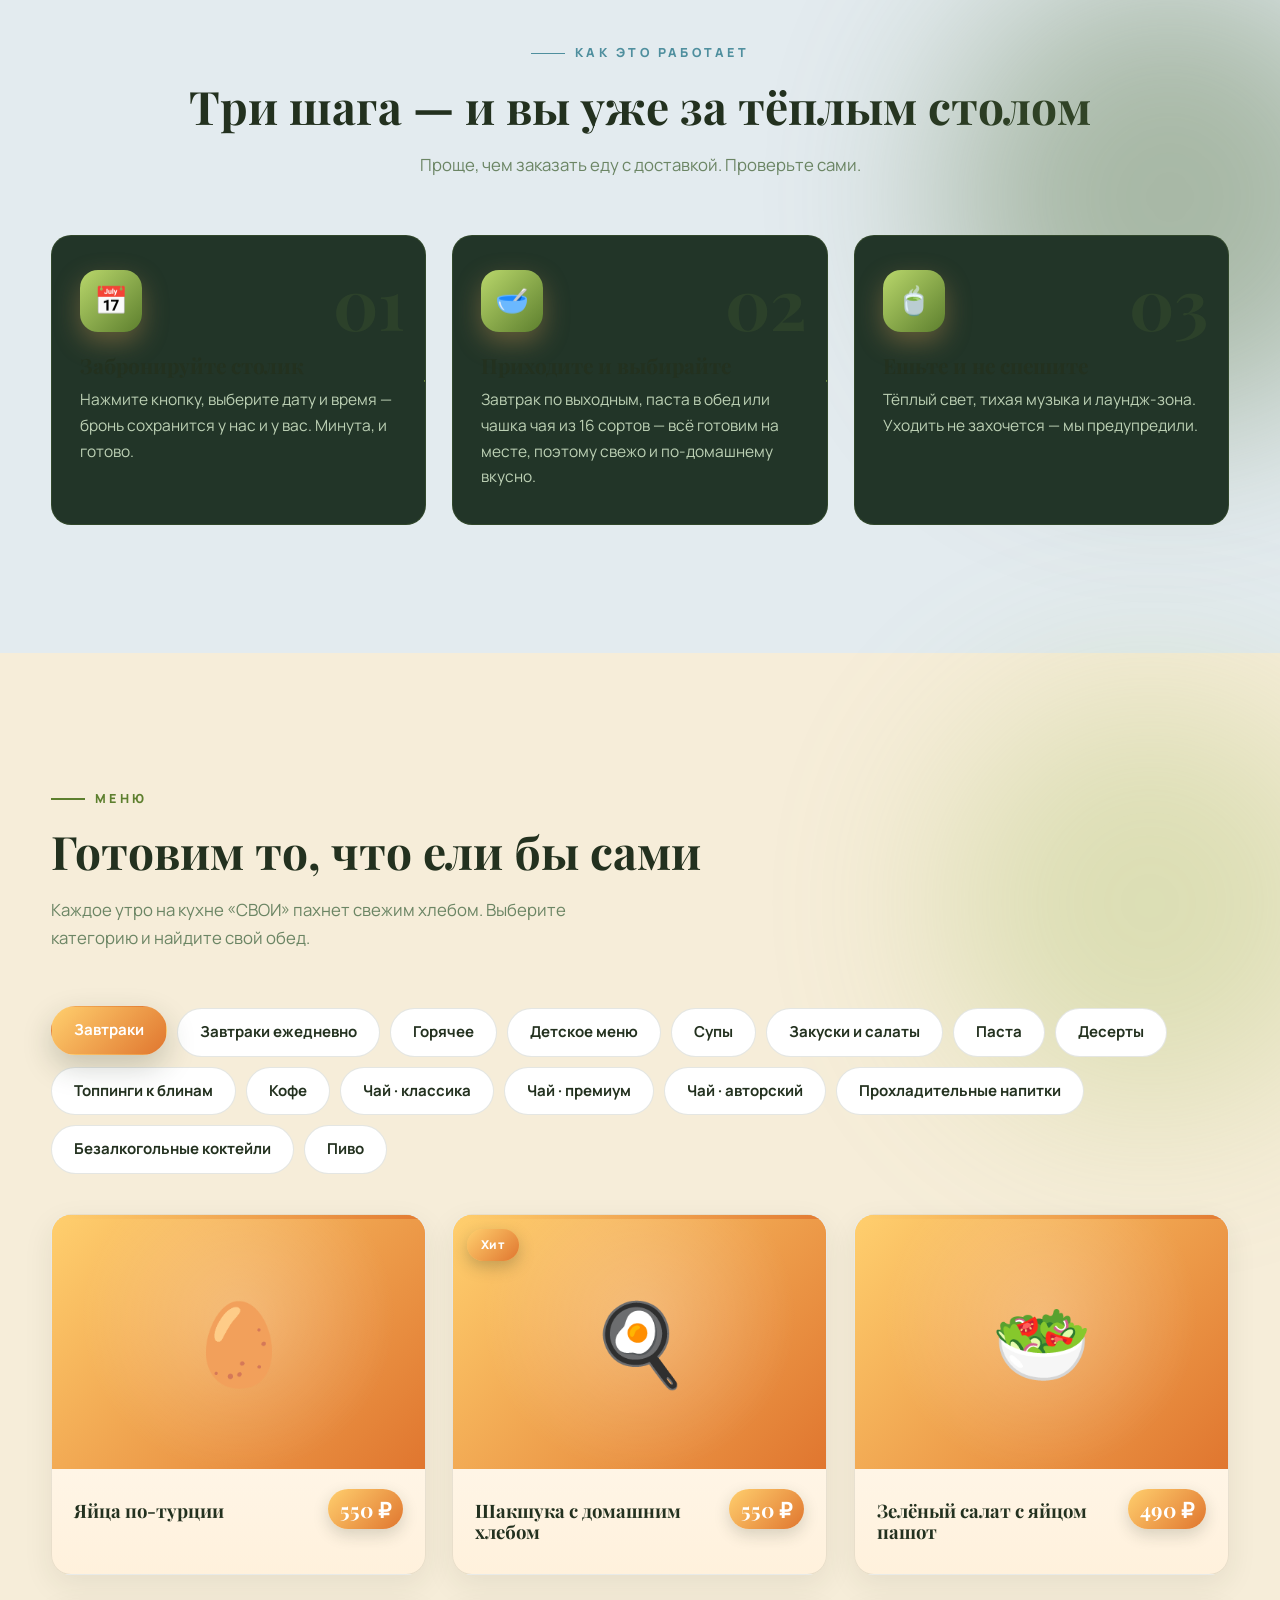
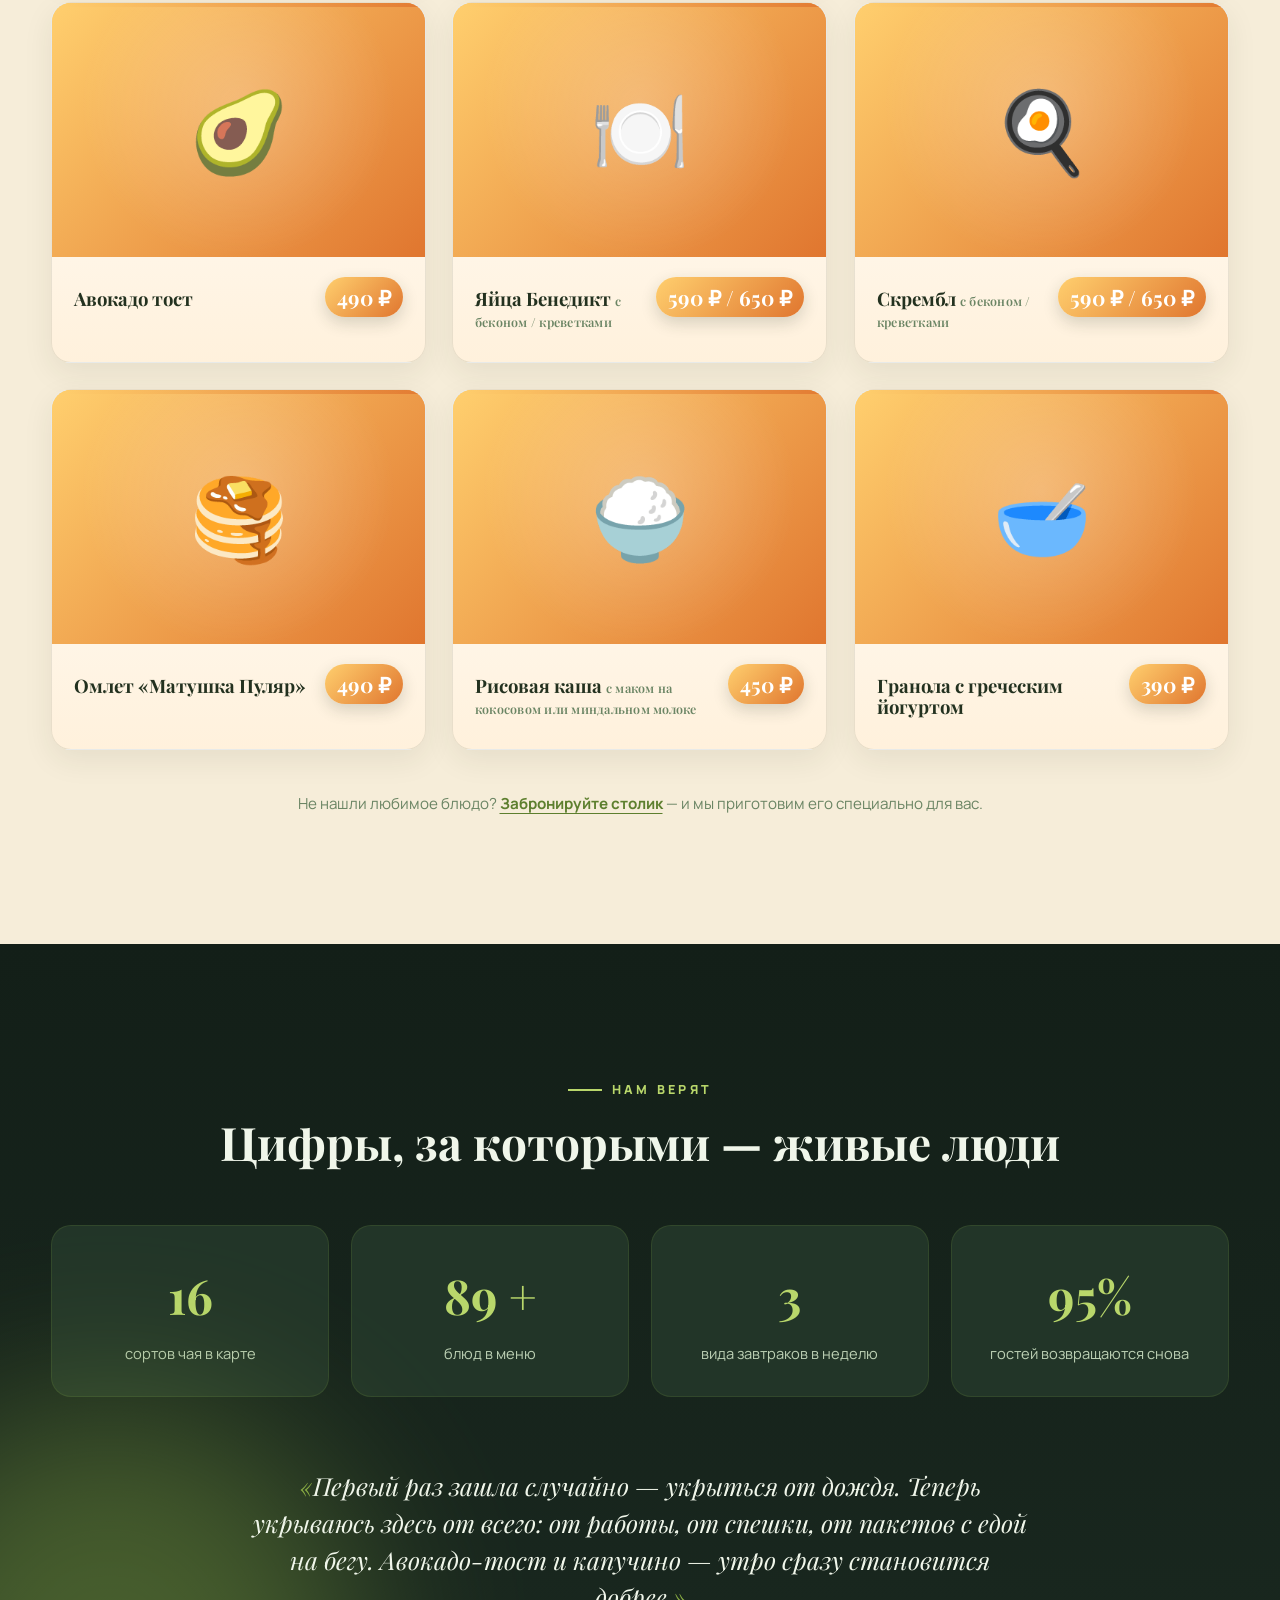
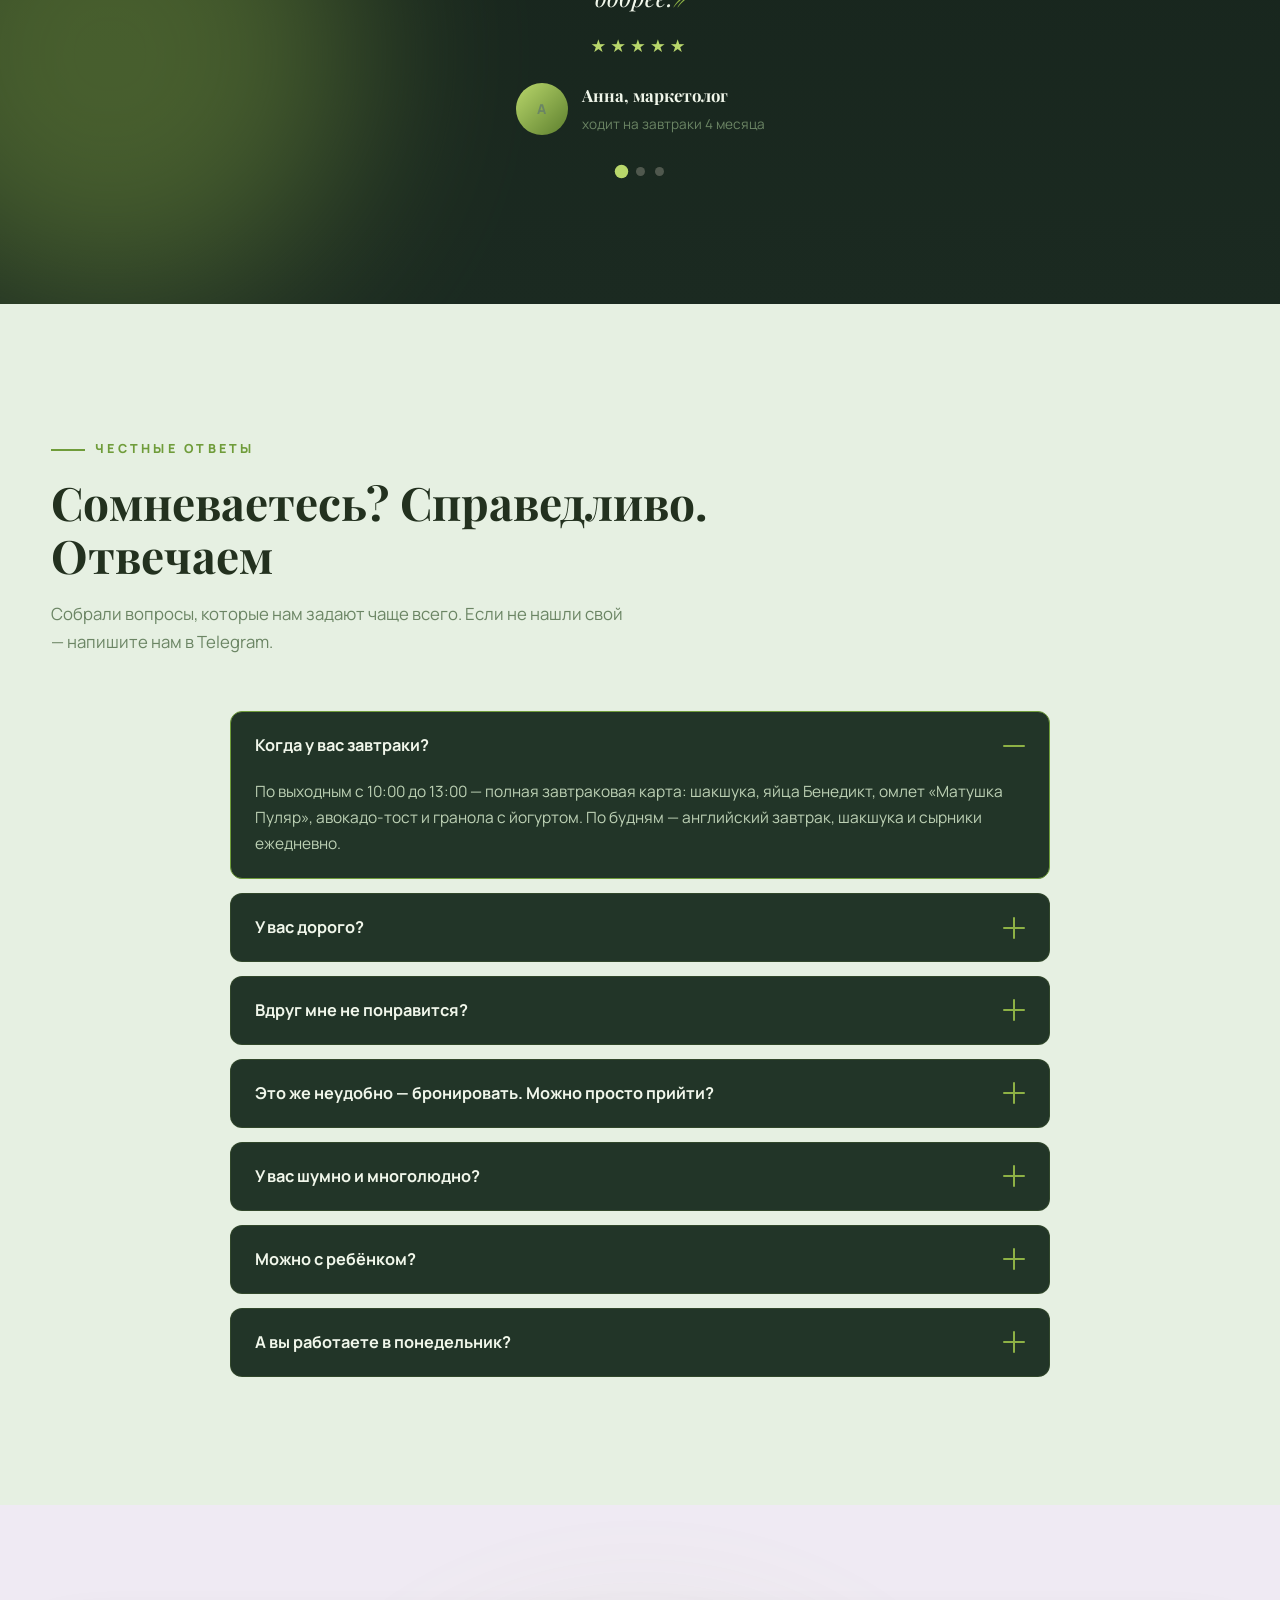
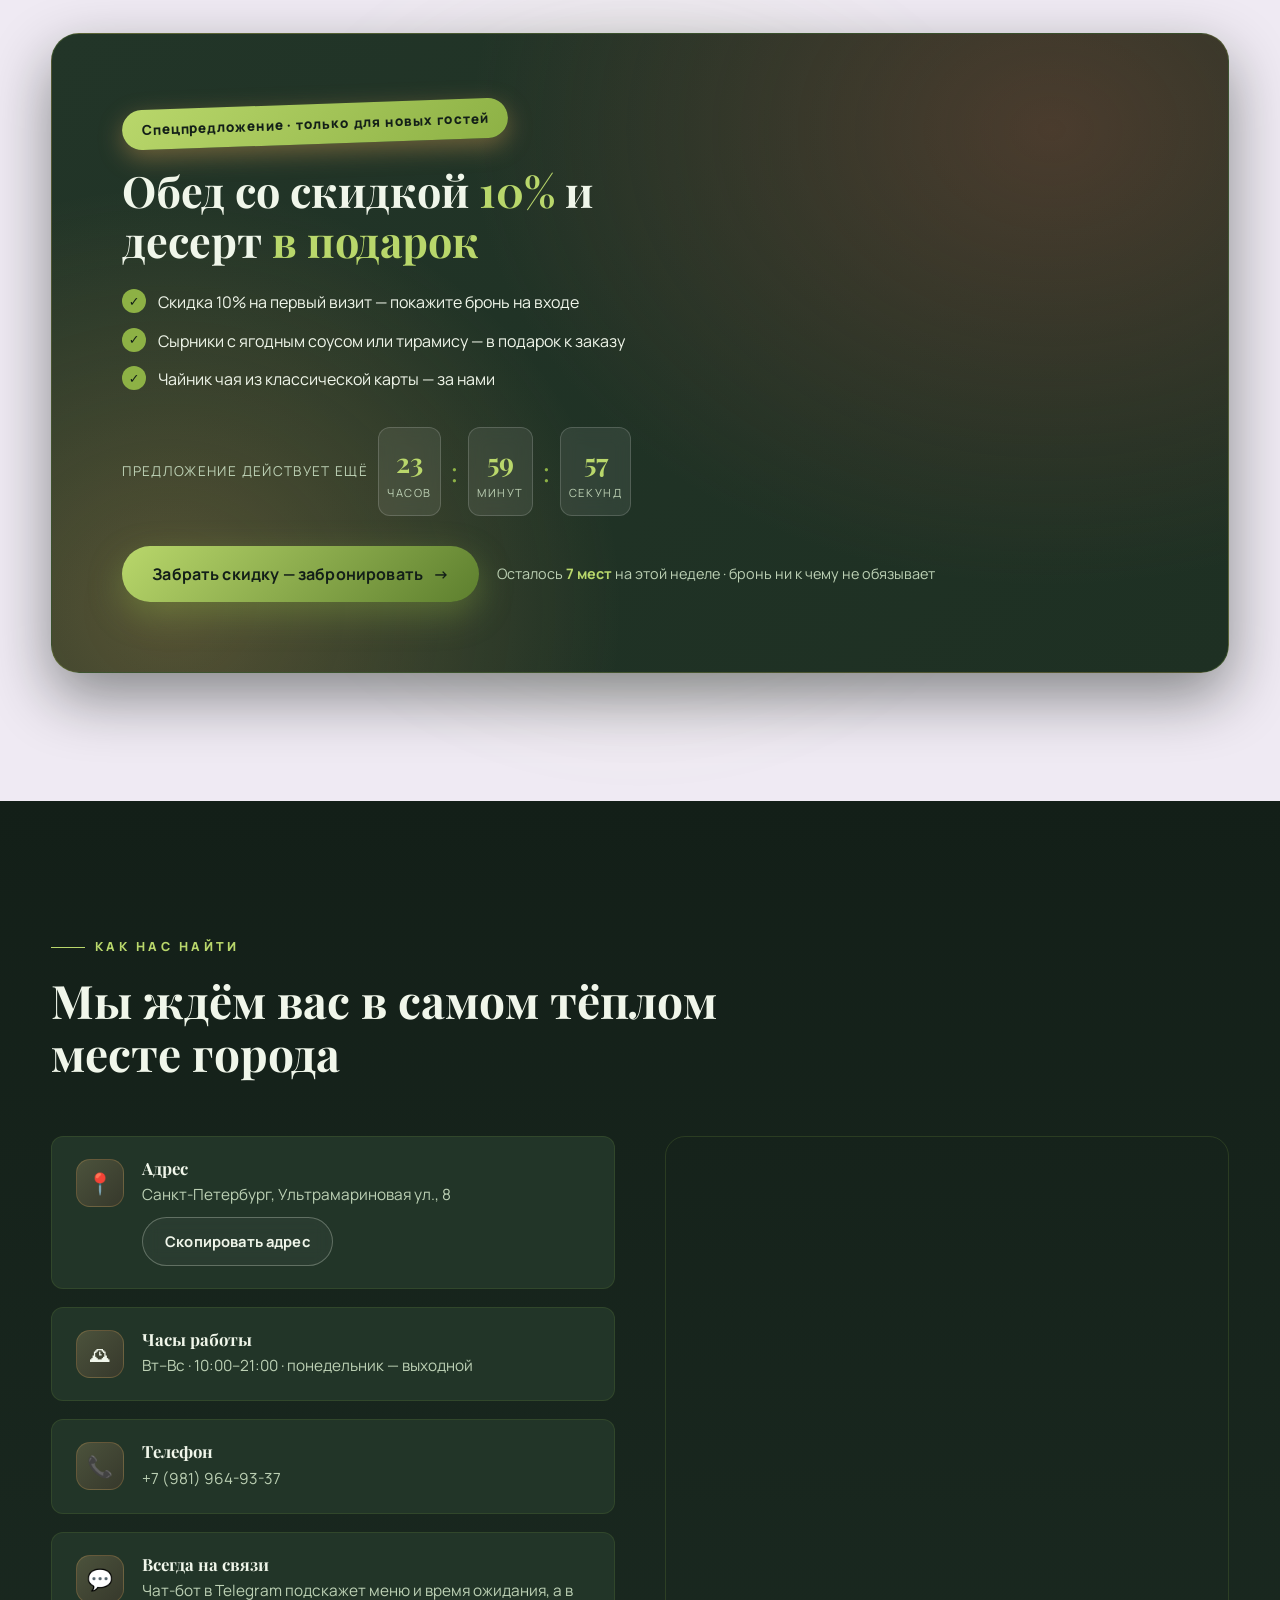
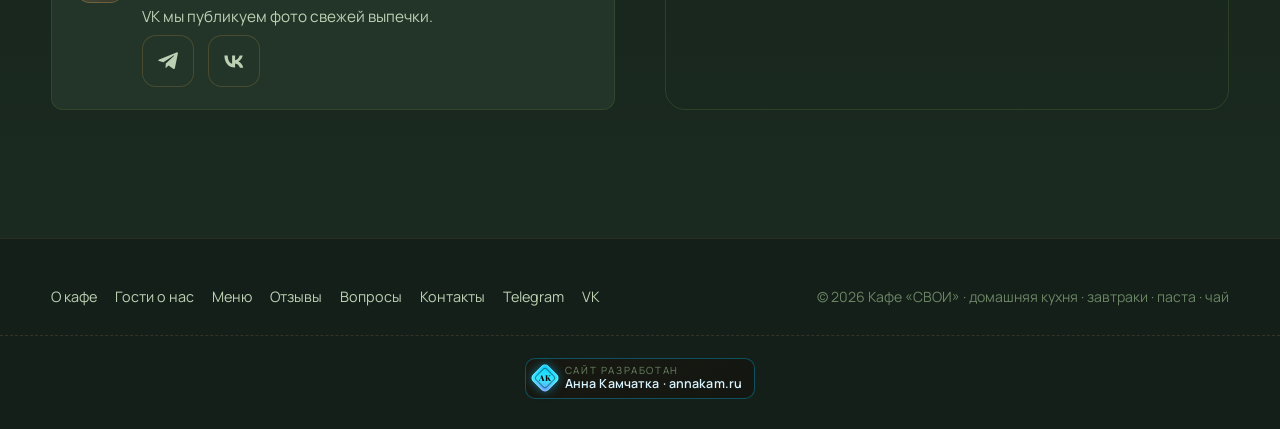
==== commit d4101297: "refactor: remove mobile burger menu, move menu to footer, rebrand to «СВОИ» Co-authored-by: monkeyco" ====
--- a/index.html
+++ b/index.html
@@ -3,10 +3,10 @@
 <head>
   <meta charset="UTF-8">
   <meta name="viewport" content="width=device-width, initial-scale=1.0">
-  <title>УЮТ — домашнее кафе на Ультрамариновой, 8 в Санкт-Петербурге | Завтраки, паста, чайная карта</title>
+  <title>Кафе «СВОИ» — домашнее кафе на Ультрамариновой, 8 в Санкт-Петербурге | Завтраки, паста, чайная карта</title>
   <meta name="description" content="Уютное домашнее кафе в Санкт-Петербурге: завтраки по выходным, домашняя паста, том ям, десерты и большая чайная карта (16 сортов). Тёплая лаундж-атмосфера, бронирование столика онлайн.">
   <meta name="keywords" content="домашнее кафе, завтраки, паста, чайная карта, уютное кафе, Санкт-Петербург, Ультрамариновая, кафе с бронированием столиков, домашняя кухня">
-  <meta property="og:title" content="УЮТ — домашнее кафе на Ультрамариновой">
+  <meta property="og:title" content="Кафе «СВОИ» — домашнее кафе на Ультрамариновой">
   <meta property="og:description" content="Завтраки, домашняя паста и 16 сортов чая. Место, куда возвращаются.">
   <meta property="og:type" content="website">
   <meta property="og:image" content="images/logo.png">
@@ -24,13 +24,9 @@
 <header class="header" id="header">
   <div class="header__inner">
     <a href="#hero" class="logo">
-      <img class="logo__img" src="images/logo.png" alt="Лого кафе УЮТ">
-      <span>УЮТ<small>домашнее кафе</small></span>
+      <img class="logo__img" src="images/logo.png" alt="Лого кафе «СВОИ»">
+      <span>Кафе «СВОИ»<small>домашнее кафе</small></span>
     </a>
-
-    <button class="burger" id="burger" aria-label="Открыть меню">
-      <span></span><span></span><span></span>
-    </button>
 
     <nav class="nav" id="nav-menu">
       <a class="nav__link" href="#about">О кафе</a>
@@ -57,22 +53,22 @@
   <section class="hero" id="hero">
     <div class="hero-slide is-active">
       <picture class="hero-slide__media is-zoom">
-        <img src="images/hero-interior.webp" alt="Тёплый интерьер кафе УЮТ — деревянные столики, свечи и мягкий свет">
+        <img src="images/hero-interior.webp" alt="Тёплый интерьер кафе «СВОИ» — деревянные столики, свечи и мягкий свет">
       </picture>
     </div>
     <div class="hero-slide">
       <picture class="hero-slide__media">
-        <img src="images/hero-exterior.webp" alt="Вечерний фасад кафе УЮТ — тёплые окна и уличная вывеска">
+        <img src="images/hero-exterior.webp" alt="Вечерний фасад кафе «СВОИ» — тёплые окна и уличная вывеска">
       </picture>
     </div>
     <div class="hero-slide">
       <picture class="hero-slide__media">
-        <img src="images/view-window.webp" alt="Вид из окна кафе УЮТ">
+        <img src="images/view-window.webp" alt="Вид из окна кафе «СВОИ»">
       </picture>
     </div>
     <div class="hero-slide">
       <picture class="hero-slide__media">
-        <img src="images/lounge.webp" alt="Лаундж-зона кафе УЮТ">
+        <img src="images/lounge.webp" alt="Лаундж-зона кафе «СВОИ»">
       </picture>
     </div>
 
@@ -97,7 +93,7 @@
     </div>
 
     <div class="hero__card">
-      <h3>Кафе «УЮТ»</h3>
+      <h3>Кафе «СВОИ»</h3>
       <p>Тёплый свет, мягкая лаундж-зона и запах свежей выпечки. Завтраки с утра, домашняя паста в обед и неспешный чай вечером.</p>
       <div class="hero__card-divider"></div>
       <div class="hero__card-row"><b>☕</b> <span data-hours></span></div>
@@ -159,11 +155,11 @@
           </div>
           <div class="solution__gallery" data-reveal>
             <figure>
-              <img src="images/hero-interior.webp" alt="Тёплый интерьер кафе УЮТ — деревянные столики, свечи и мягкий свет">
+              <img src="images/hero-interior.webp" alt="Тёплый интерьер кафе «СВОИ» — деревянные столики, свечи и мягкий свет">
               <figcaption>Тёплый свет с утра</figcaption>
             </figure>
             <figure>
-              <img src="images/hero-exterior.webp" alt="Вечерний фасад кафе УЮТ — тёплые окна и уличная вывеска">
+              <img src="images/hero-exterior.webp" alt="Вечерний фасад кафе «СВОИ» — тёплые окна и уличная вывеска">
               <figcaption>Узнаваемый фасад</figcaption>
             </figure>
           </div>
@@ -308,7 +304,7 @@
       <div class="section__head" data-reveal>
         <span class="kicker">Меню</span>
         <h2 class="section__title">Готовим то, что ели бы сами</h2>
-        <p class="section__lead">Каждое утро на кухне «УЮТ» пахнет свежим хлебом. Выберите категорию и найдите свой обед.</p>
+        <p class="section__lead">Каждое утро на кухне «СВОИ» пахнет свежим хлебом. Выберите категорию и найдите свой обед.</p>
       </div>
 
       <div class="menu-tabs" id="menu-tabs" data-reveal></div>
@@ -481,7 +477,7 @@
         </div>
 
         <div class="map-card" data-reveal>
-          <iframe src="https://yandex.ru/map-widget/v1/?ll=30.441177%2C59.905937&mode=poi&poi%5Bpoint%5D=30.440894%2C59.905945&poi%5Buri%5D=ymapsbm1%3A%2F%2Forg%3Foid%3D38065428717&z=18" style="width:100%;height:100%;border:0;border-radius:inherit" allowfullscreen loading="lazy" referrerpolicy="no-referrer-when-downgrade" title="Кафе УЮТ на карте"></iframe>
+          <iframe src="https://yandex.ru/map-widget/v1/?ll=30.441177%2C59.905937&mode=poi&poi%5Bpoint%5D=30.440894%2C59.905945&poi%5Buri%5D=ymapsbm1%3A%2F%2Forg%3Foid%3D38065428717&z=18" style="width:100%;height:100%;border:0;border-radius:inherit" allowfullscreen loading="lazy" referrerpolicy="no-referrer-when-downgrade" title="Кафе «СВОИ» на карте"></iframe>
         </div>
       </div>
     </div>
@@ -491,8 +487,9 @@
 <!-- ===================== ФУТЕР ===================== -->
 <footer class="footer">
   <div class="container footer__inner">
-    <div class="footer__copy">© <span data-year></span> Кафе «УЮТ» · домашняя кухня · завтраки · паста · чай</div>
-    <nav class="footer__nav">
+    <nav class="footer__nav" aria-label="Меню сайта">
+      <a href="#about">О кафе</a>
+      <a href="#problem">Гости о нас</a>
       <a href="#menu">Меню</a>
       <a href="#reviews">Отзывы</a>
       <a href="#faq">Вопросы</a>
@@ -500,6 +497,7 @@
       <a data-telegram href="#" target="_blank" rel="noopener">Telegram</a>
       <a data-vk href="#" target="_blank" rel="noopener">VK</a>
     </nav>
+    <div class="footer__copy">© <span data-year></span> Кафе «СВОИ» · домашняя кухня · завтраки · паста · чай</div>
   </div>
   <div class="container footer__credit">
     <a class="ak-badge" href="https://annakam.ru" target="_blank" rel="noopener" aria-label="Сайт разработан Анна Камчатка — annakam.ru" title="Сайт разработан Анна Камчатка — annakam.ru">
--- a/css/style.css
+++ b/css/style.css
@@ -1,5 +1,5 @@
 /* ============================================================
-   УЮТ — домашнее кафе с комплексными обедами
+   Кафе «СВОИ» — домашнее кафе с комплексными обедами
    Тёплый уют · современные эффекты · адаптив
    ============================================================ */
 
@@ -48,7 +48,7 @@
 }
 
 /* Фоновые эффекты сайта: тёплые световые пятна + зерновая текстура
-   Вдохновлено annakam.ru (cyan-grid / scanline), но в палитре УЮТа (мед/уголь) */
+   Вдохновлено annakam.ru (cyan-grid / scanline), но в палитре «СВОИ» (мед/уголь) */
 body::before {
   content: "";
   position: fixed;
@@ -206,13 +206,6 @@
 .btn--sm { padding: 11px 22px; font-size: 0.92rem; }
 .btn__arrow { transition: transform 0.3s var(--ease); }
 .btn:hover .btn__arrow { transform: translateX(5px); }
-
-/* Бургер */
-.burger { display: none; flex-direction: column; gap: 5px; padding: 10px; z-index: 70; }
-.burger span { width: 26px; height: 2.5px; background: var(--text-light); border-radius: 2px; transition: 0.35s var(--ease); }
-.burger.is-open span:nth-child(1) { transform: translateY(7.5px) rotate(45deg); }
-.burger.is-open span:nth-child(2) { opacity: 0; }
-.burger.is-open span:nth-child(3) { transform: translateY(-7.5px) rotate(-45deg); }
 
 /* ============================================================
    HERO
@@ -1218,18 +1211,10 @@
 }
 
 @media (max-width: 860px) {
-  .nav {
-    position: fixed; inset: 0; z-index: 65;
-    flex-direction: column; justify-content: center; gap: 14px;
-    background: rgba(13, 24, 19, 0.96);
-    backdrop-filter: blur(20px);
-    opacity: 0; visibility: hidden;
-    transition: 0.4s var(--ease);
-  }
-  .nav.is-open { opacity: 1; visibility: visible; }
-  .nav__link { font-size: 1.3rem; padding: 12px 20px; }
-  .nav__social { margin: 12px 0 0; }
-  .burger { display: flex; margin-left: auto; }
+  .nav { display: none; }
+  .footer__inner { flex-direction: column; align-items: flex-start; gap: 22px; }
+  .footer__nav { width: 100%; display: flex; flex-wrap: wrap; justify-content: center; gap: 14px 22px; }
+  .footer__nav a { font-size: 1.02rem; font-weight: 600; padding: 6px 10px; }
   .steps { grid-template-columns: 1fr; }
   .hero__arrow { display: none; }
   .field-row { grid-template-columns: 1fr; }
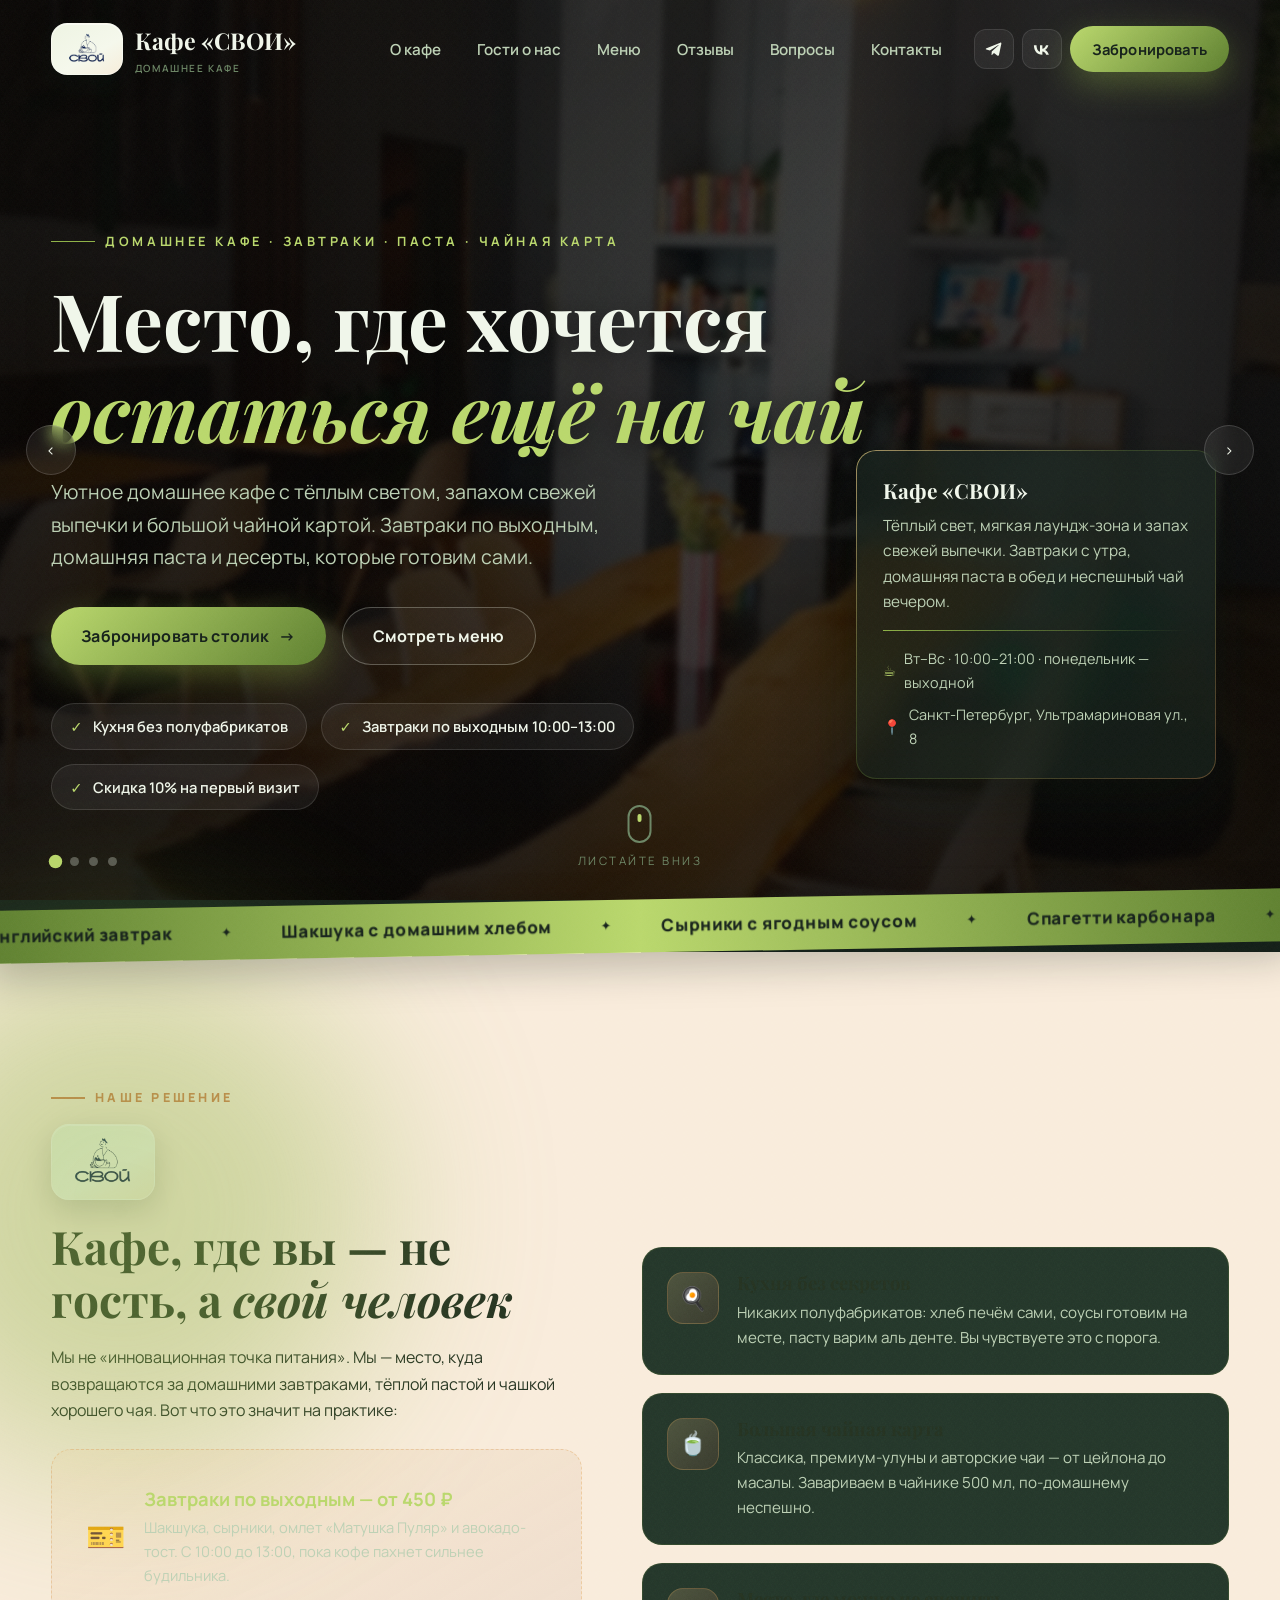
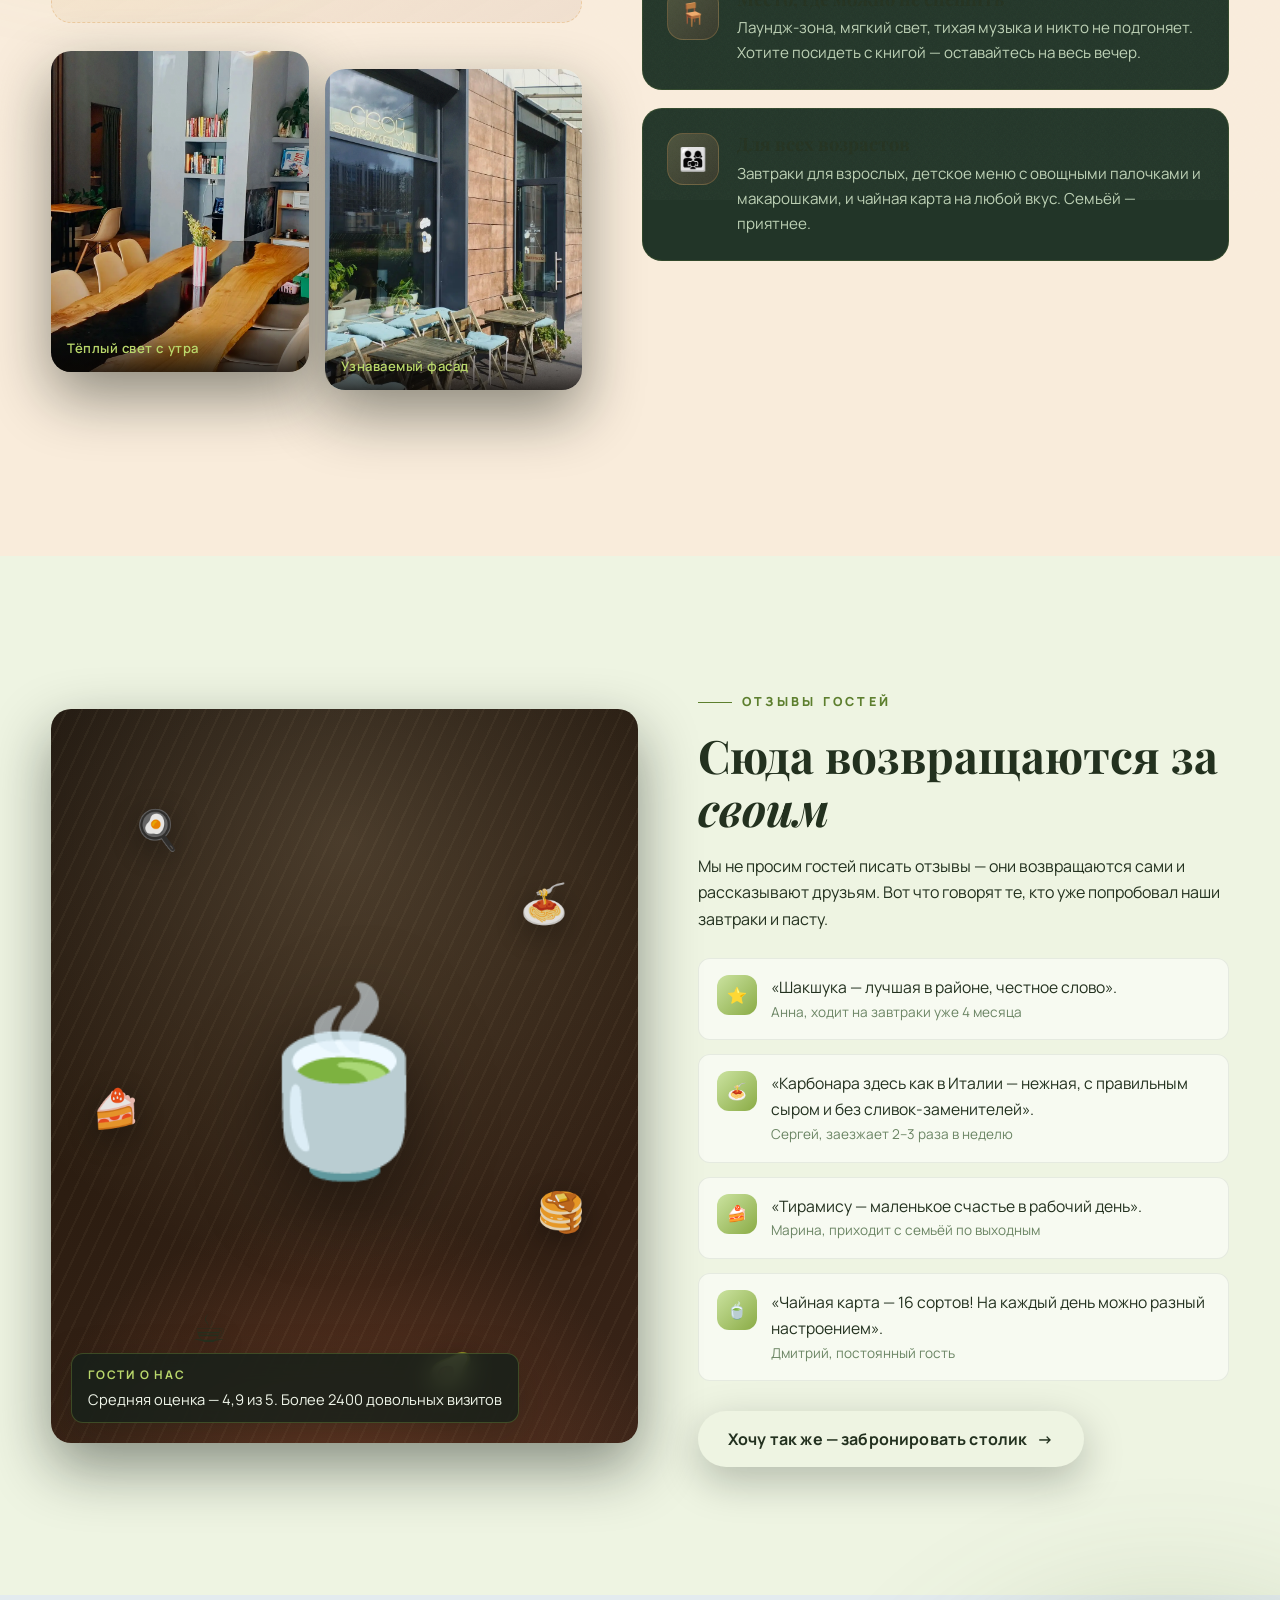
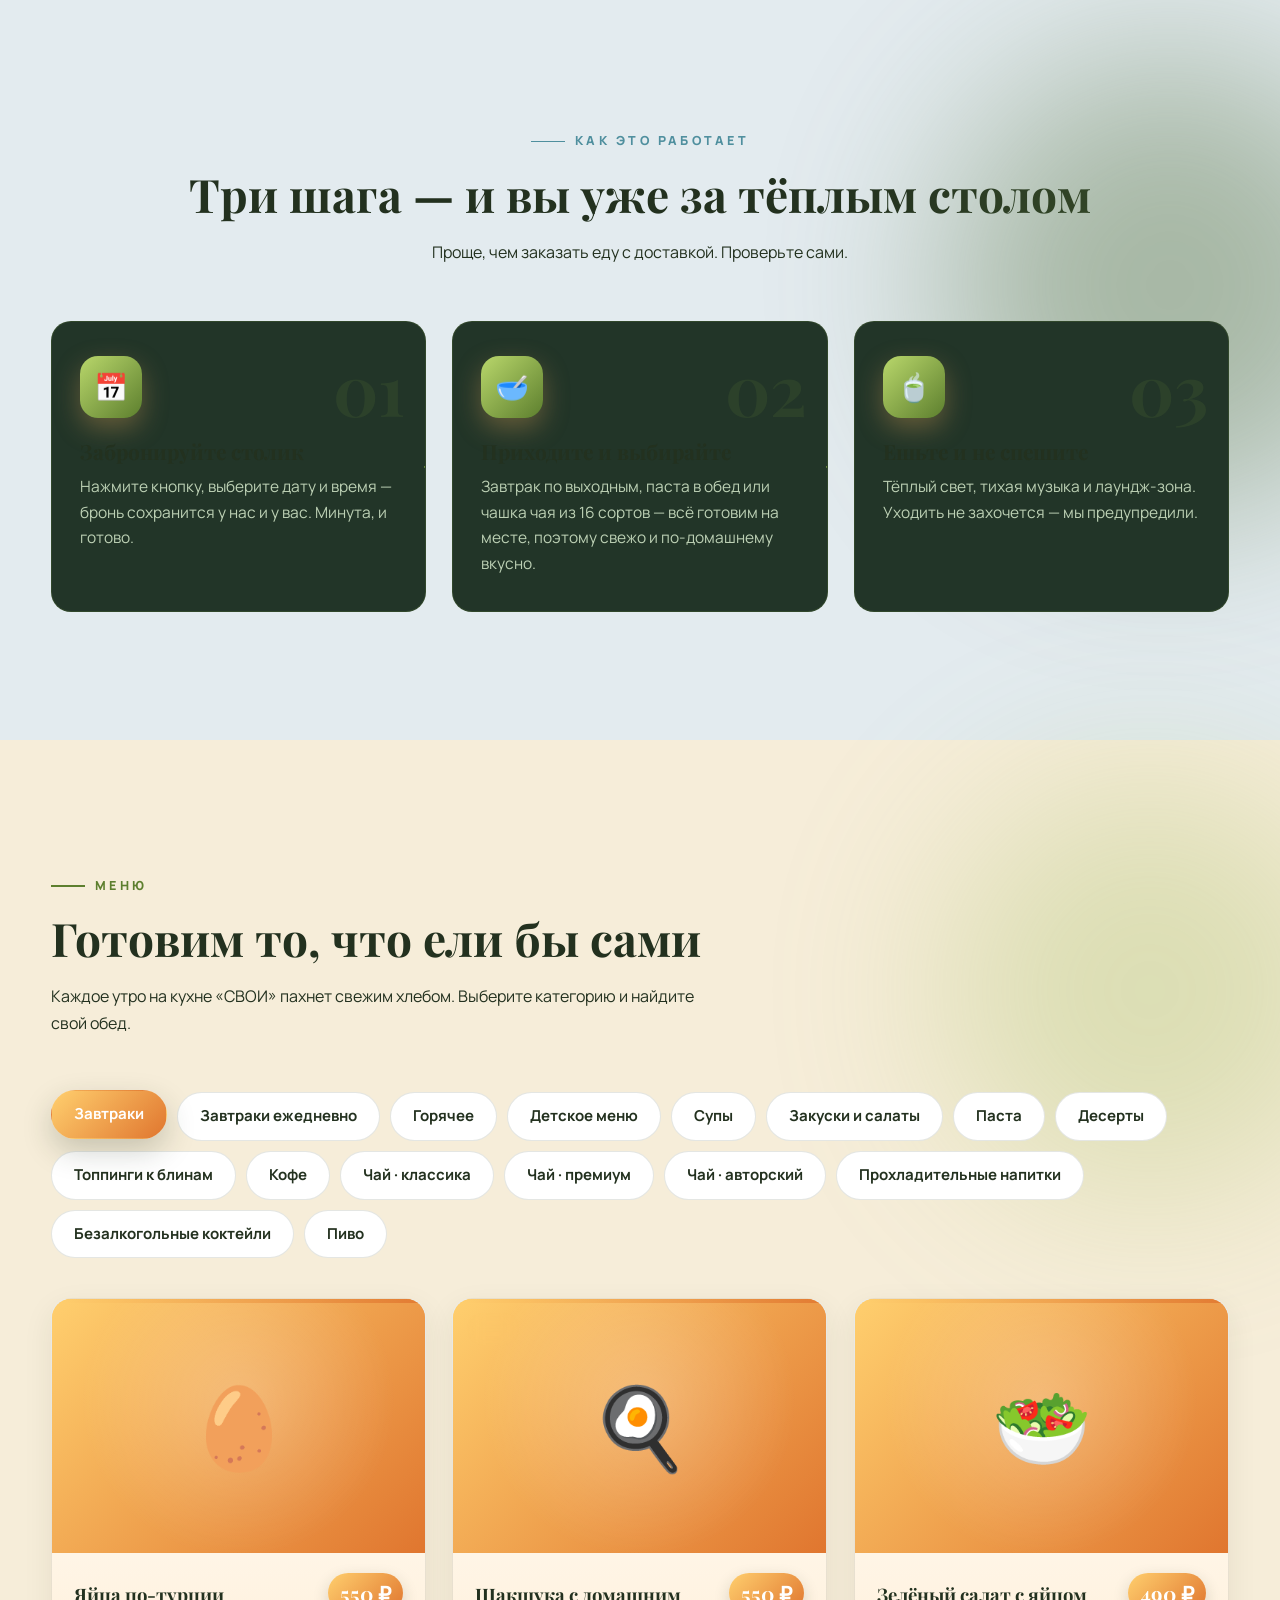
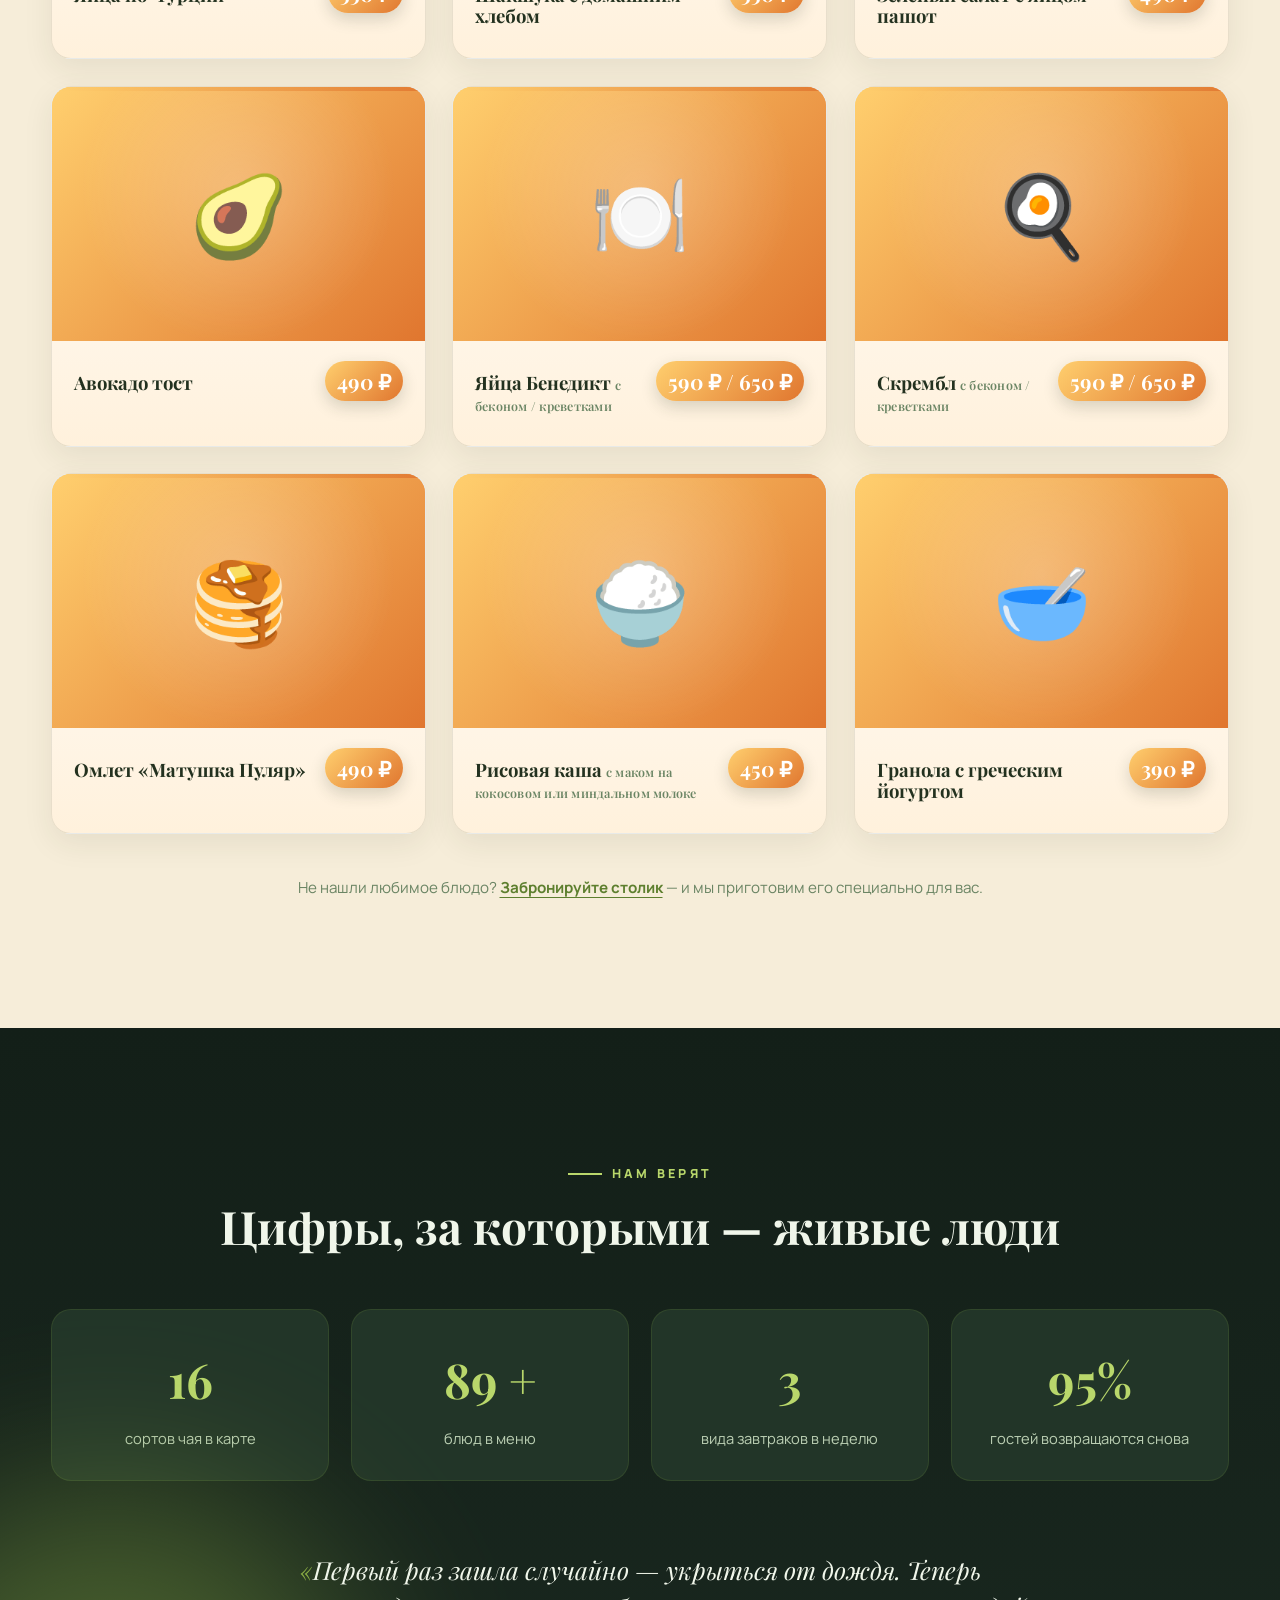
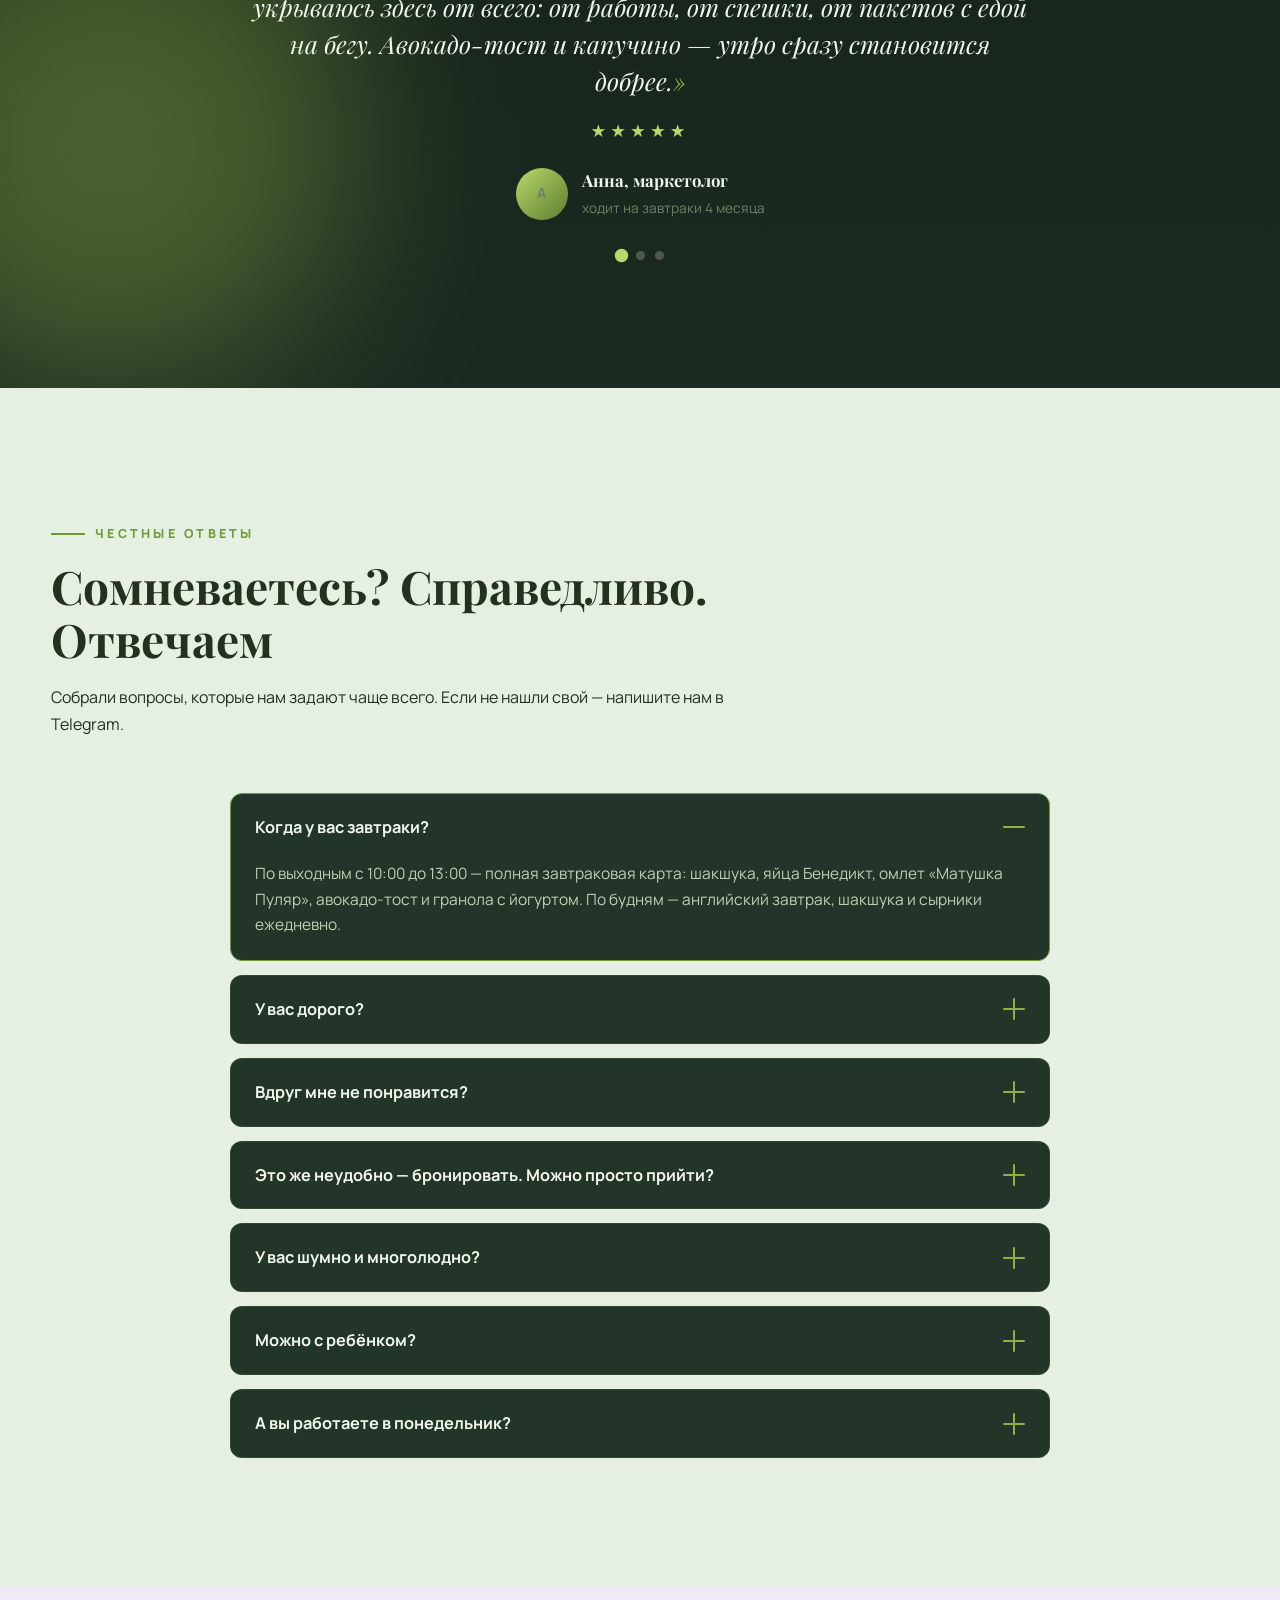
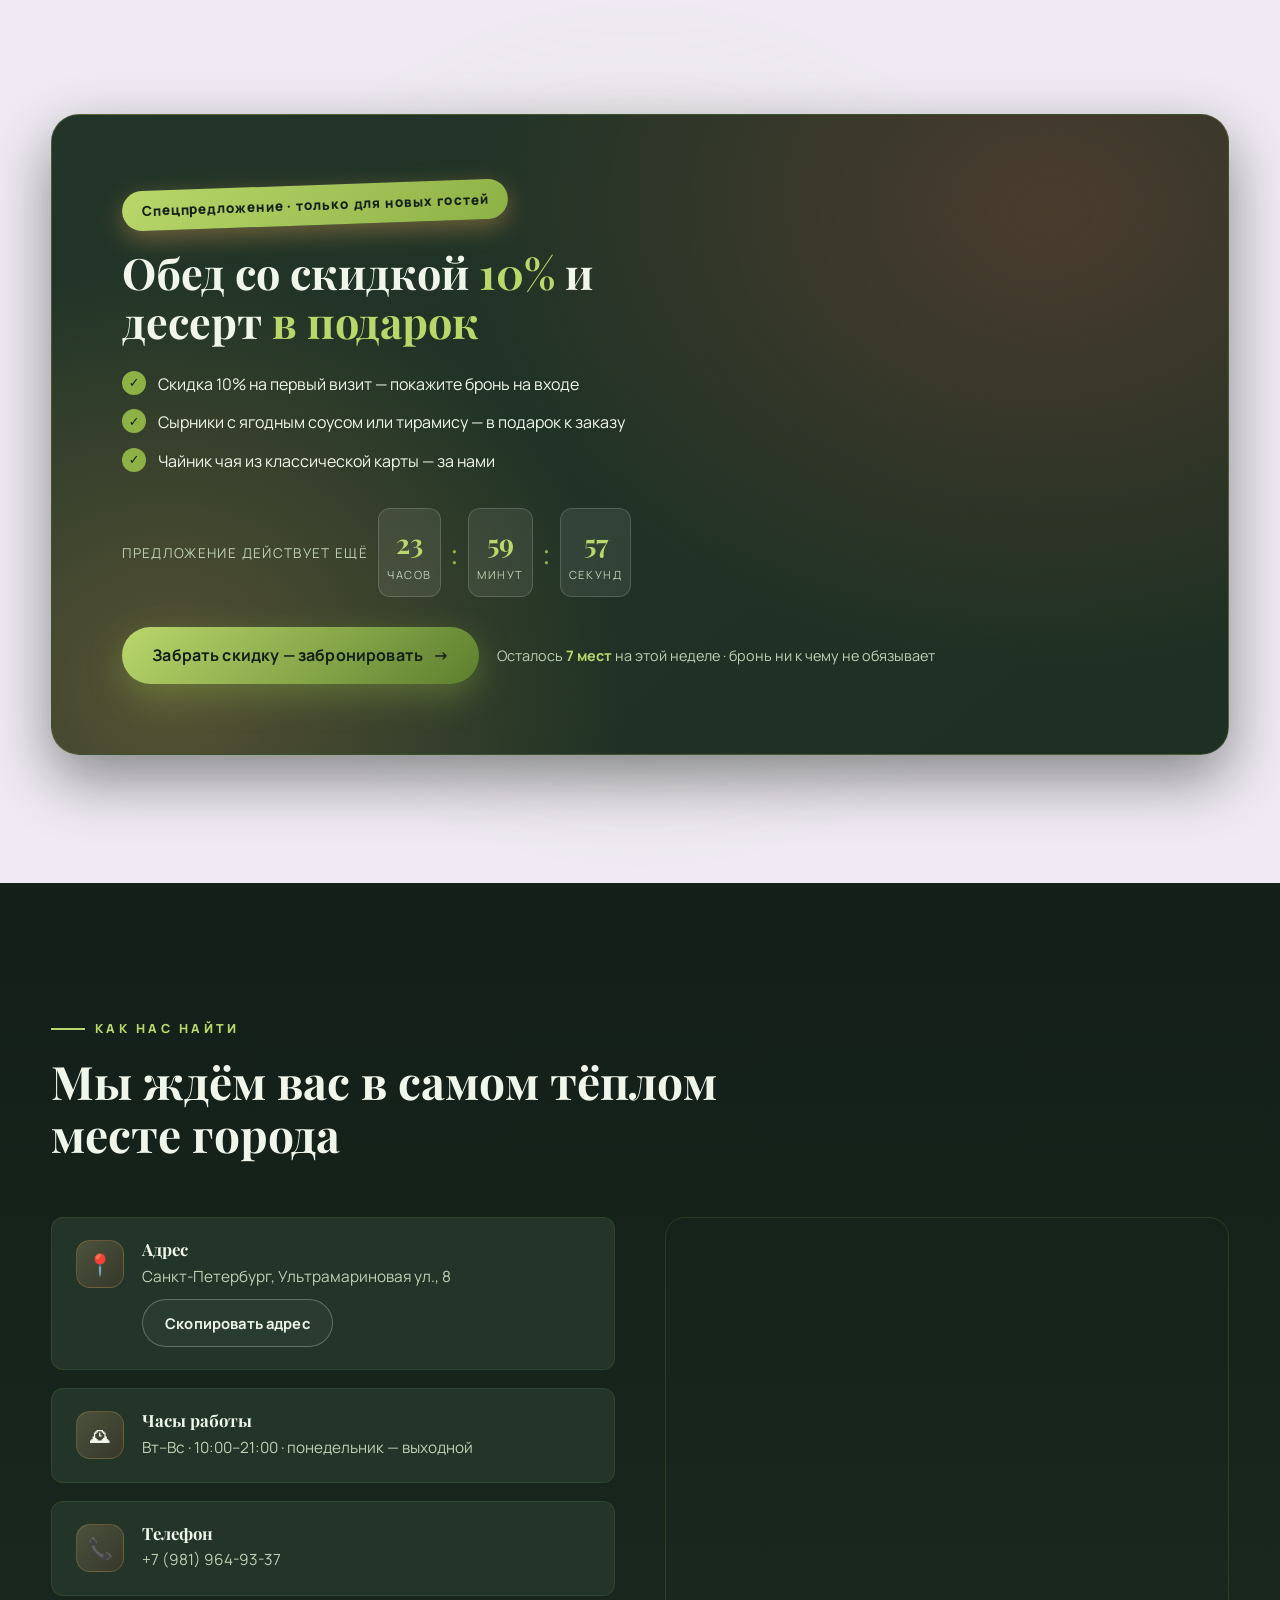
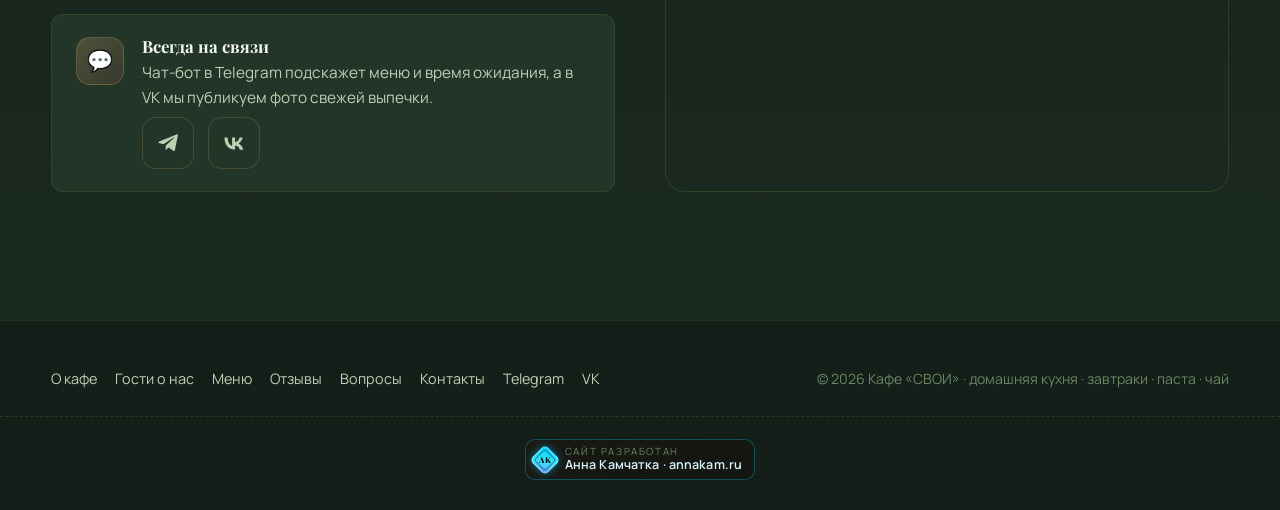
==== commit d3f93e66: "fix: cache-bust CSS; badge confirmed fully visible Co-authored-by: monkeycode-ai <monkeycode-ai@chai" ====
--- a/index.html
+++ b/index.html
@@ -14,7 +14,7 @@
   <link rel="preconnect" href="https://fonts.googleapis.com">
   <link rel="preconnect" href="https://fonts.gstatic.com" crossorigin>
   <link href="https://fonts.googleapis.com/css2?family=Manrope:wght@400;600;700;800&family=Playfair+Display:ital,wght@0,700;0,800;1,700&display=swap" rel="stylesheet">
-  <link rel="stylesheet" href="css/style.css">
+  <link rel="stylesheet" href="css/style.css?v=2">
 </head>
 <body class="grain">
 
@@ -144,6 +144,7 @@
       <div class="solution">
         <div class="section__head" data-reveal>
           <span class="kicker">Наше решение</span>
+          <img class="section__head-logo" src="images/logo.png" alt="Лого кафе «СВОИ»">
           <h2 class="section__title">Кафе, где вы — не гость, а <em>свой человек</em></h2>
             <p class="section__lead">Мы не «инновационная точка питания». Мы — место, куда возвращаются за домашними завтраками, тёплой пастой и чашкой хорошего чая. Вот что это значит на практике:</p>
           <div class="solution__ticket">
--- a/css/style.css
+++ b/css/style.css
@@ -144,9 +144,13 @@
 
 .logo { display: flex; align-items: center; gap: 12px; font-family: var(--font-disp); font-weight: 700; font-size: 1.45rem; }
 .logo__img {
-  width: 44px; height: 44px; border-radius: 14px;
-  object-fit: cover;
-  box-shadow: 0 6px 22px rgba(141, 177, 69, 0.4);
+  width: auto; height: 52px;
+  padding: 8px 14px;
+  border-radius: 16px;
+  object-fit: contain;
+  background: linear-gradient(150deg, var(--bg-cream) 0%, var(--bg-cream-soft) 60%, var(--bg-honey) 100%);
+  box-shadow: 0 8px 26px rgba(8, 18, 12, 0.5), inset 0 1px 0 rgba(255,255,255,0.5);
+  border: 1px solid rgba(255,255,255,0.35);
 }
 .logo small { display: block; font-family: var(--font-body); font-weight: 600; font-size: 0.62rem; letter-spacing: 0.16em; text-transform: uppercase; color: var(--text-mute); }
 
@@ -472,10 +476,17 @@
 .kicker::before { content: ""; width: 34px; height: 1.5px; background: currentColor; }
 
 .section__title { font-size: clamp(1.9rem, 3.6vw, 2.9rem); margin-bottom: 18px; }
-.section__title em { color: var(--sec-accent, var(--accent-hi)); font-style: italic; }
-.section__lead { font-size: 1.05rem; color: var(--text-mute); max-width: 58ch; }
-.section--dark .section__lead { color: var(--text-soft); }
-
+.section__head-logo {
+  height: 76px;
+  width: auto;
+  padding: 10px 18px;
+  border-radius: 18px;
+  object-fit: contain;
+  margin-bottom: 20px;
+  background: linear-gradient(150deg, var(--bg-cream) 0%, var(--bg-cream-soft) 60%, var(--bg-honey) 100%);
+  box-shadow: 0 10px 30px rgba(8, 18, 12, 0.18), inset 0 1px 0 rgba(255,255,255,0.6);
+  border: 1px solid rgba(255,255,255,0.4);
+}
 /* Reveal */
 [data-reveal] { opacity: 0; transform: translateY(44px); transition: opacity 0.9s var(--ease), transform 0.9s var(--ease); }
 [data-reveal].is-in { opacity: 1; transform: none; }
@@ -488,17 +499,21 @@
 .problem__media { position: relative; border-radius: var(--radius); overflow: hidden; box-shadow: var(--shadow); }
 .problem__media img { width: 100%; height: 100%; object-fit: cover; aspect-ratio: 4/5; }
 .problem__float {
-  position: absolute; left: -34px; bottom: 34px;
-  padding: 16px 20px;
+  position: absolute; left: 20px; bottom: 20px;
+  max-width: calc(100% - 40px);
+  padding: 12px 16px;
   border-radius: var(--radius-s);
   background: rgba(20, 32, 26, 0.8);
   border: 1px solid rgba(141, 177, 69, 0.3);
   backdrop-filter: blur(14px);
   color: var(--text-light);
   box-shadow: var(--shadow-soft);
-  animation: float 6s ease-in-out infinite;
-}
-.problem__float b { color: var(--accent-hi); display: block; font-size: 0.82rem; text-transform: uppercase; letter-spacing: 0.14em; margin-bottom: 4px; }
+  font-size: 0.92rem;
+  line-height: 1.5;
+  animation: problemFloat 6s ease-in-out infinite;
+}
+@keyframes problemFloat { 0%,100% { transform: translateY(0); } 50% { transform: translateY(-8px); } }
+.problem__float b { color: var(--accent-hi); display: block; font-size: 0.74rem; text-transform: uppercase; letter-spacing: 0.14em; margin-bottom: 4px; }
 
 .problem__list { margin-top: 26px; display: grid; gap: 14px; }
 .problem__item {
@@ -1218,7 +1233,7 @@
   .steps { grid-template-columns: 1fr; }
   .hero__arrow { display: none; }
   .field-row { grid-template-columns: 1fr; }
-  .problem__float { left: 12px; }
+  .problem__float { left: 16px; bottom: 16px; max-width: calc(100% - 32px); }
 }
 
 @media (max-width: 520px) {
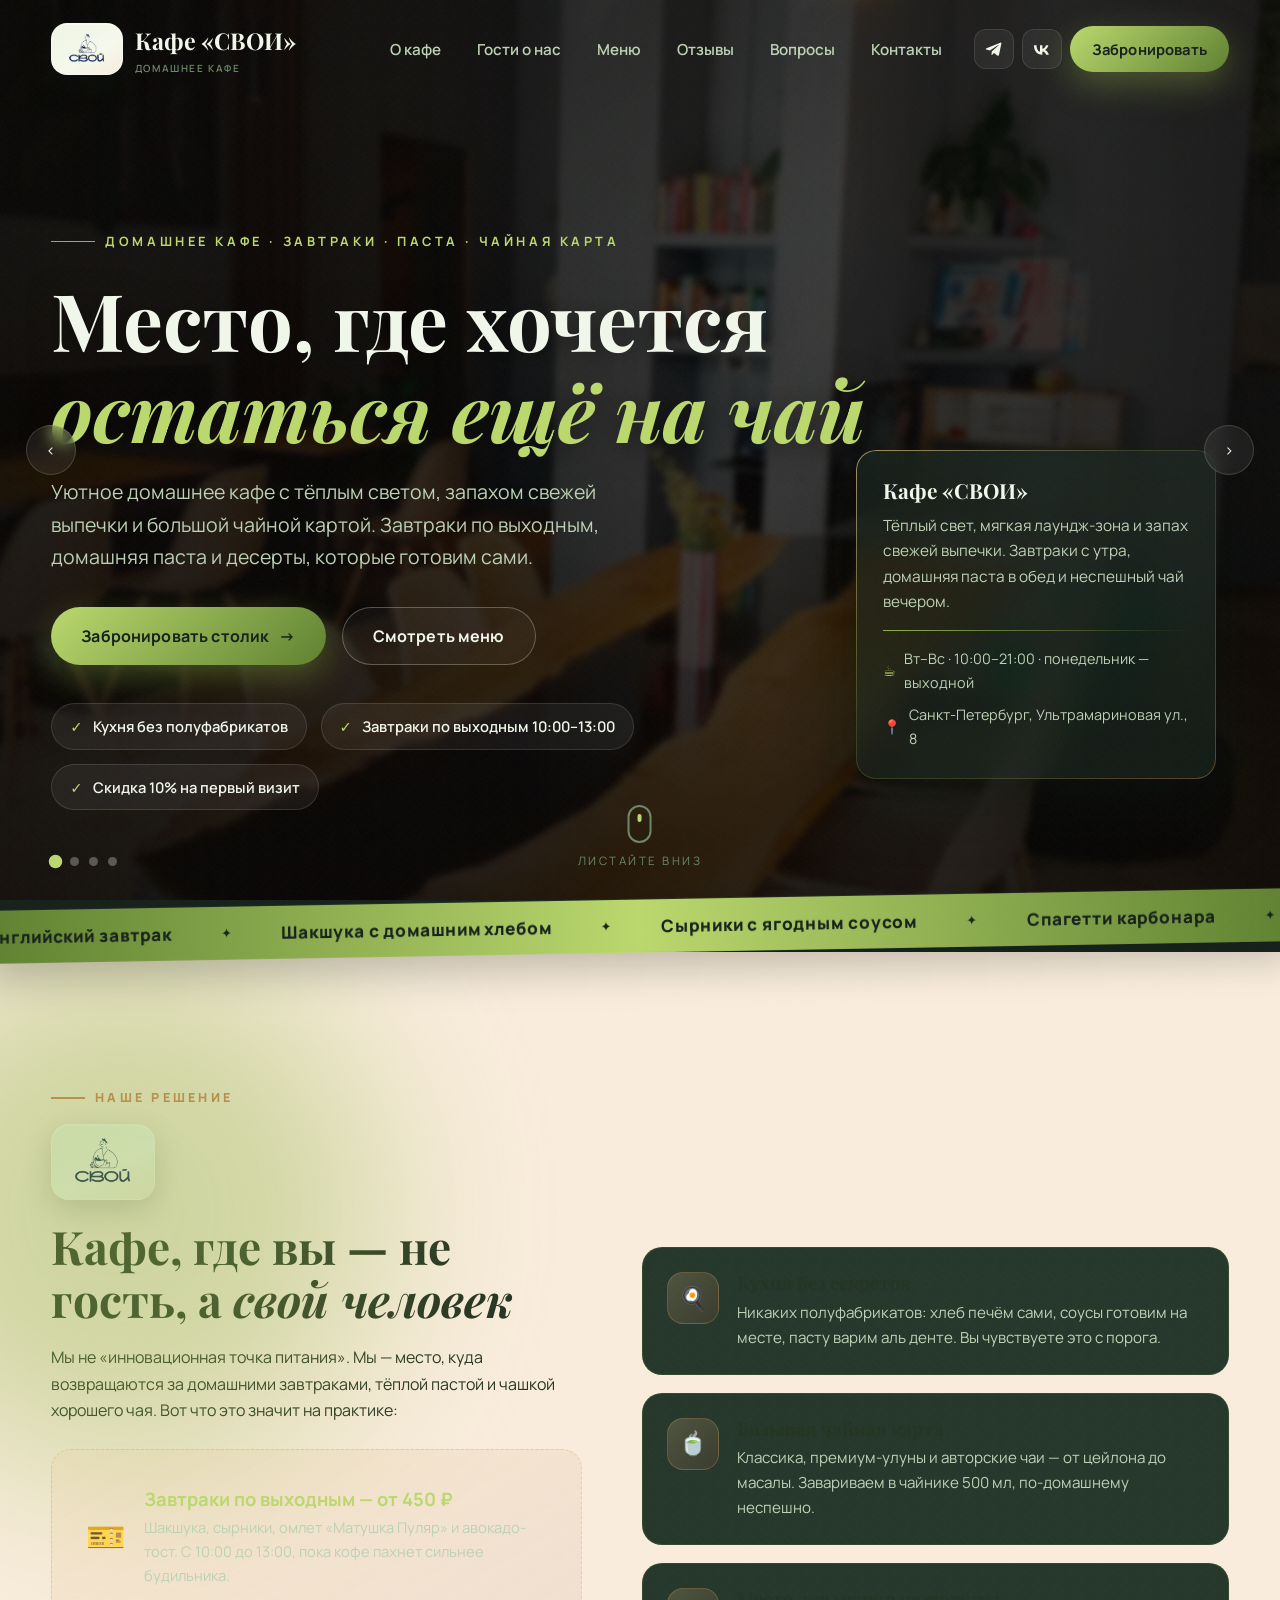
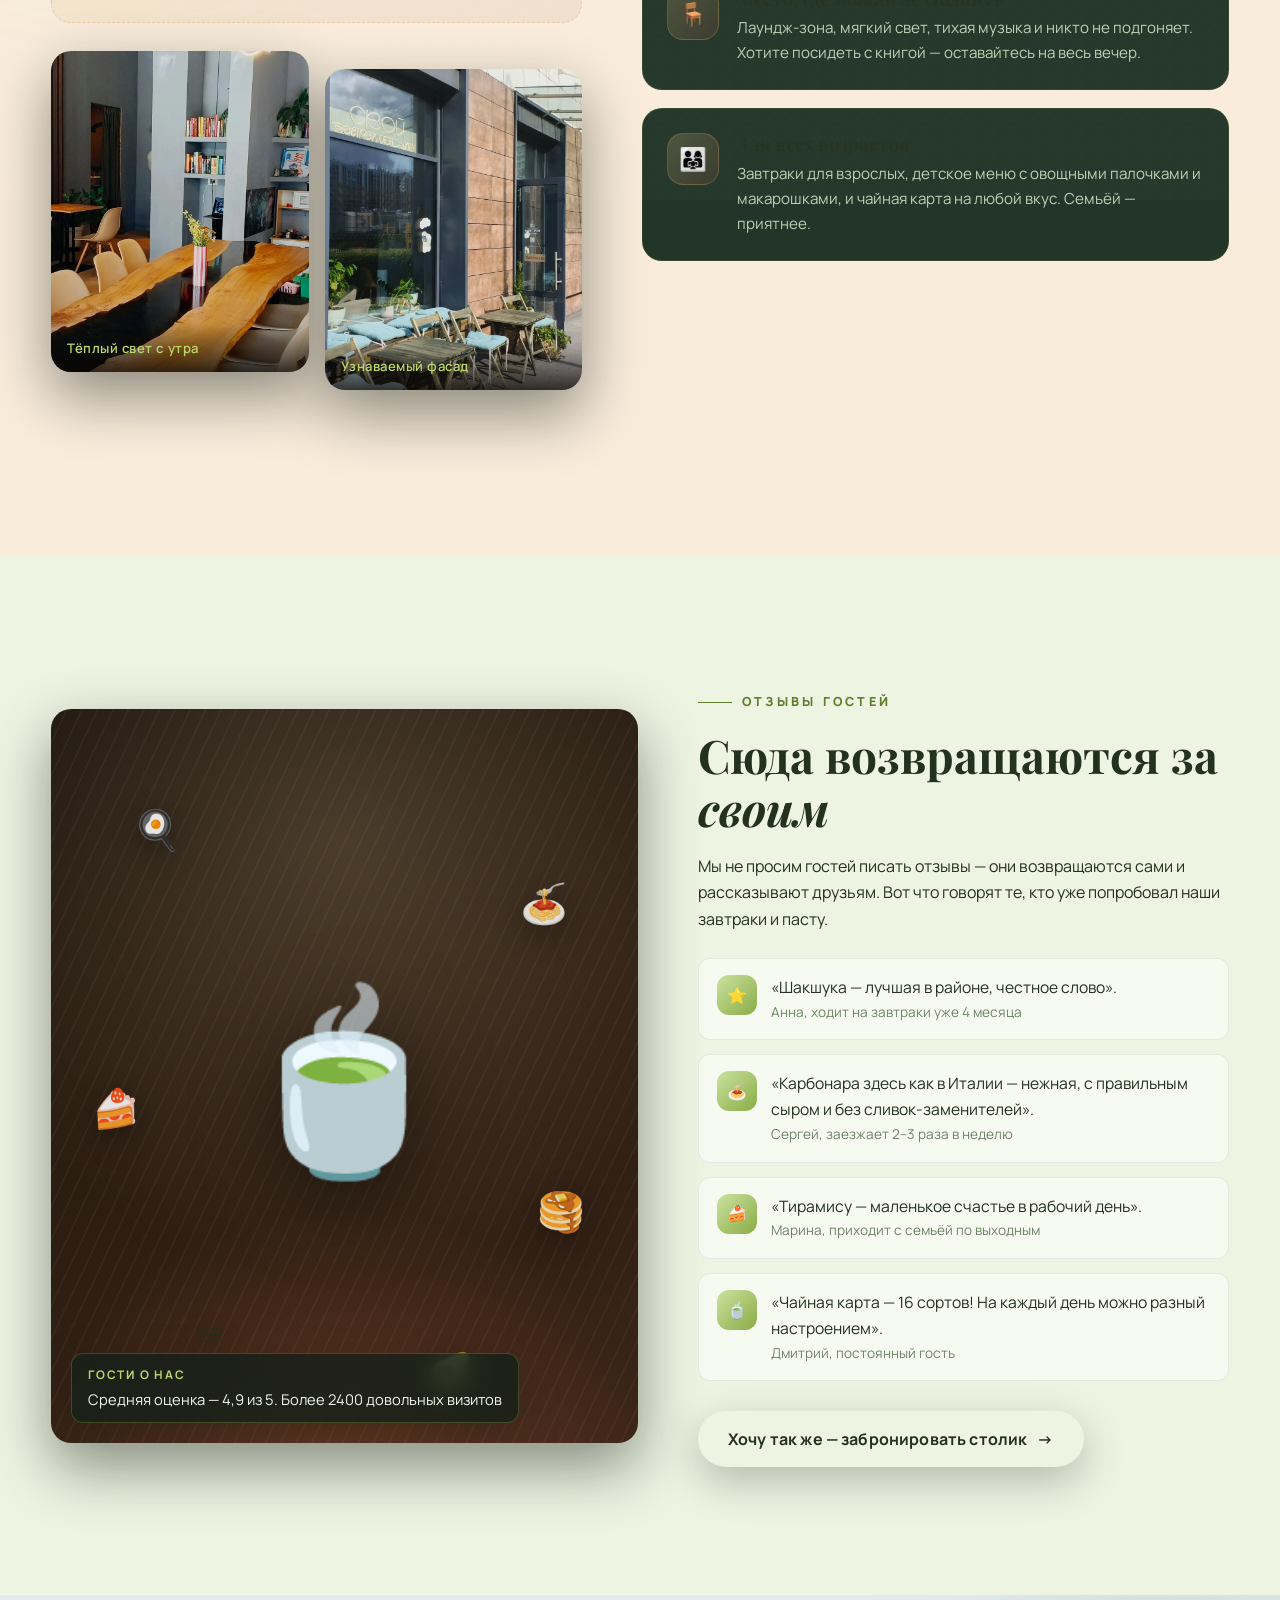
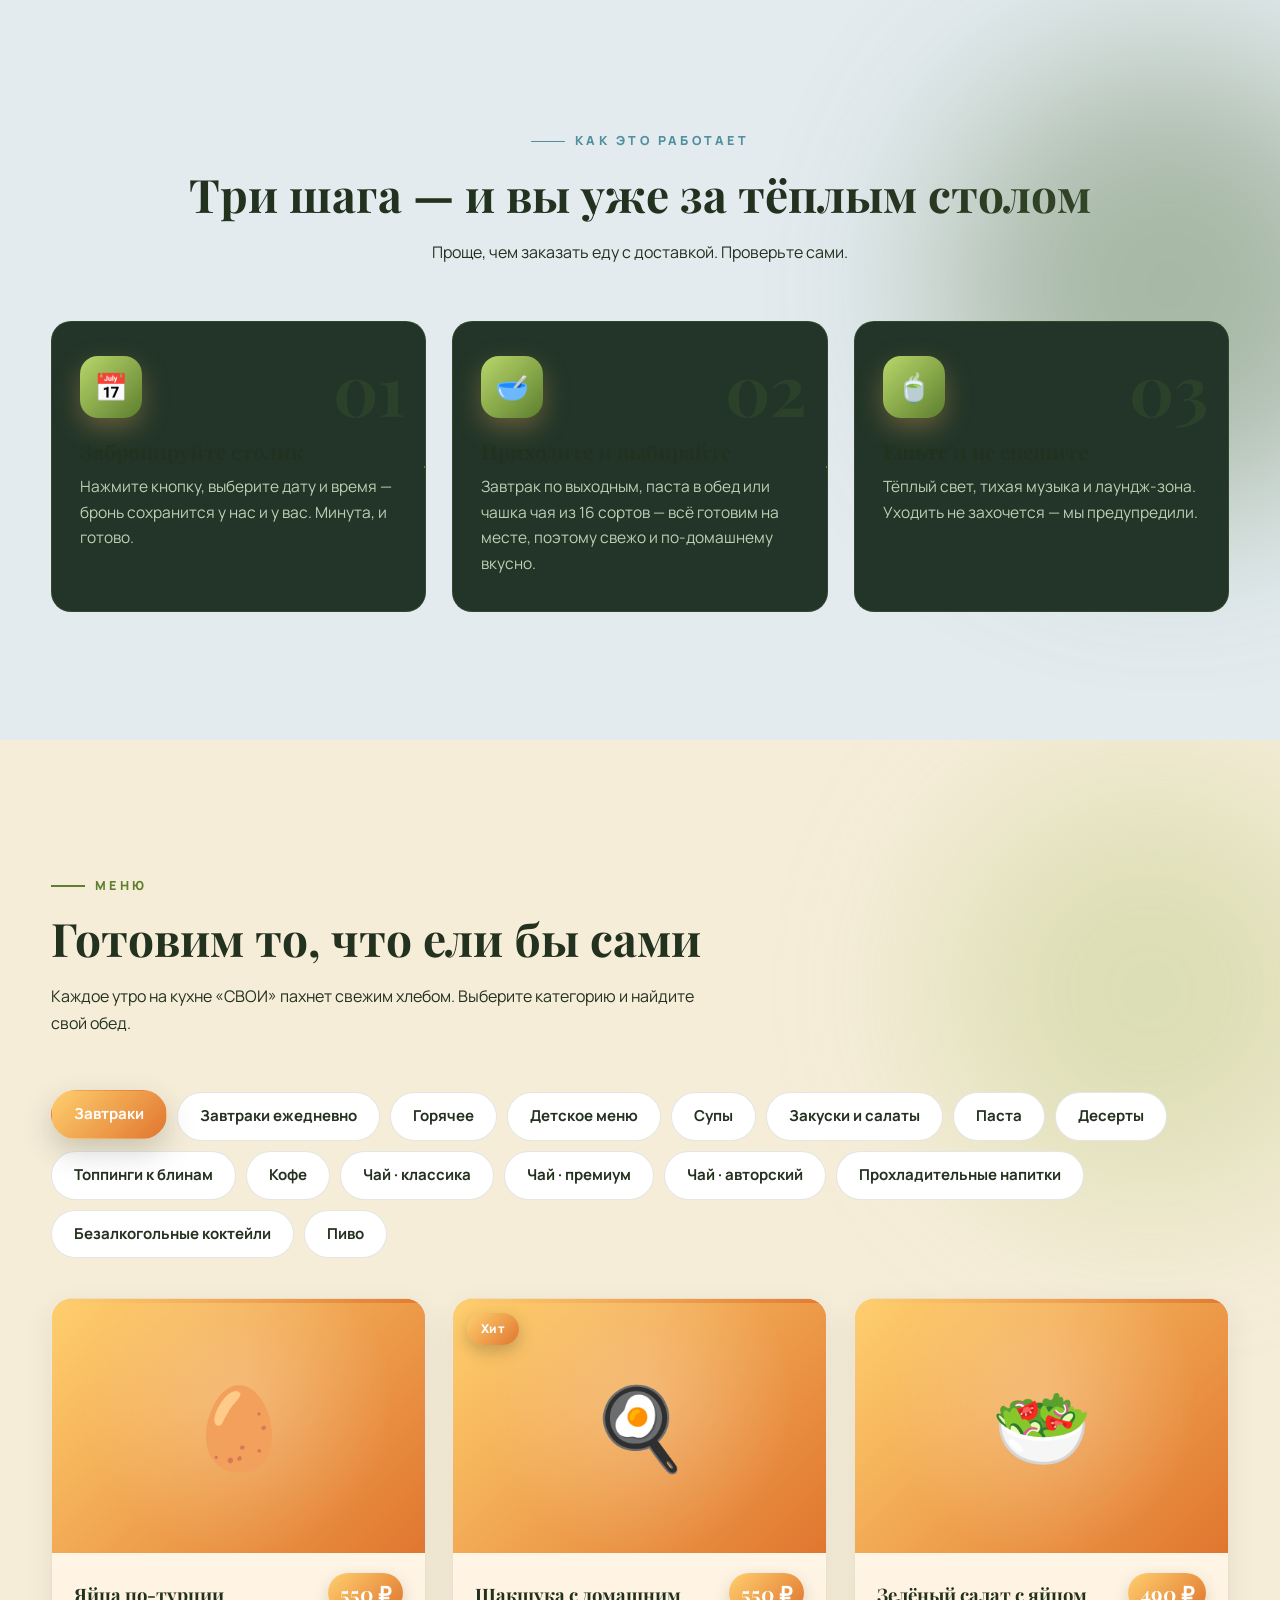
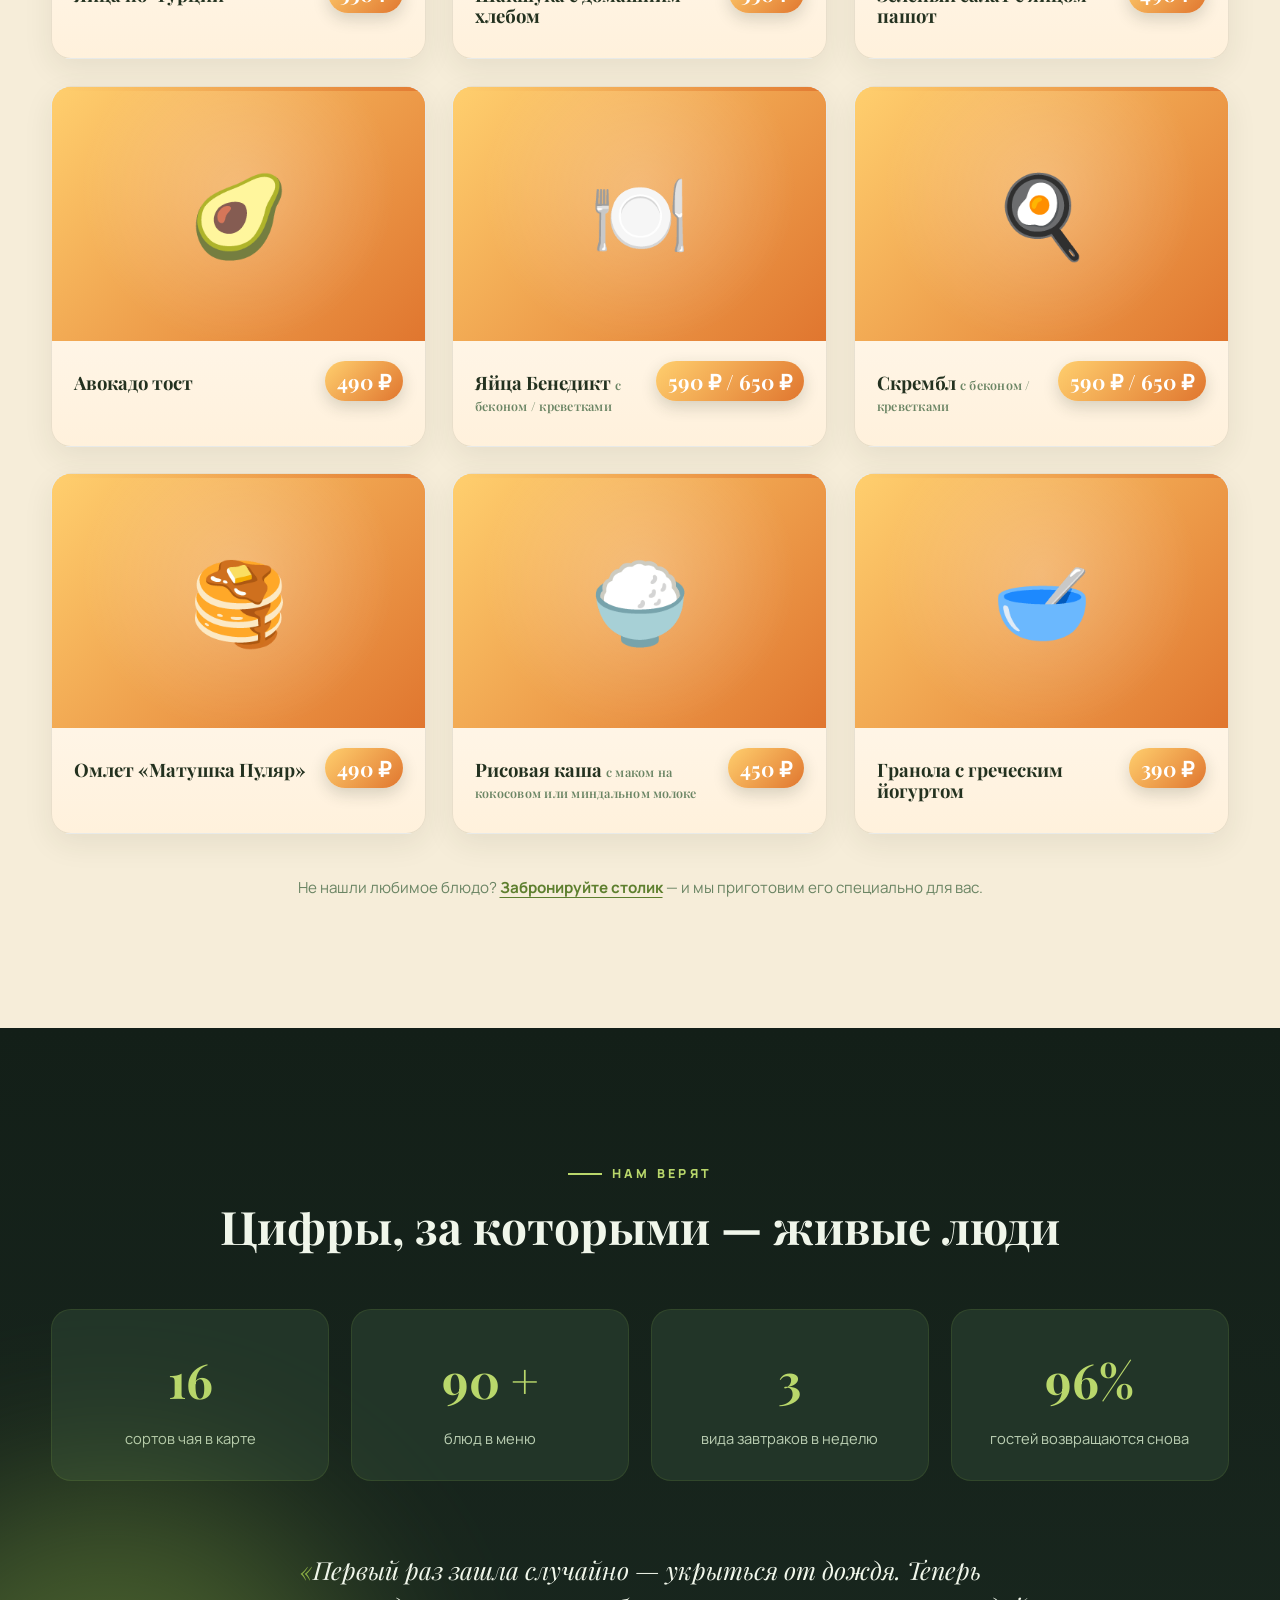
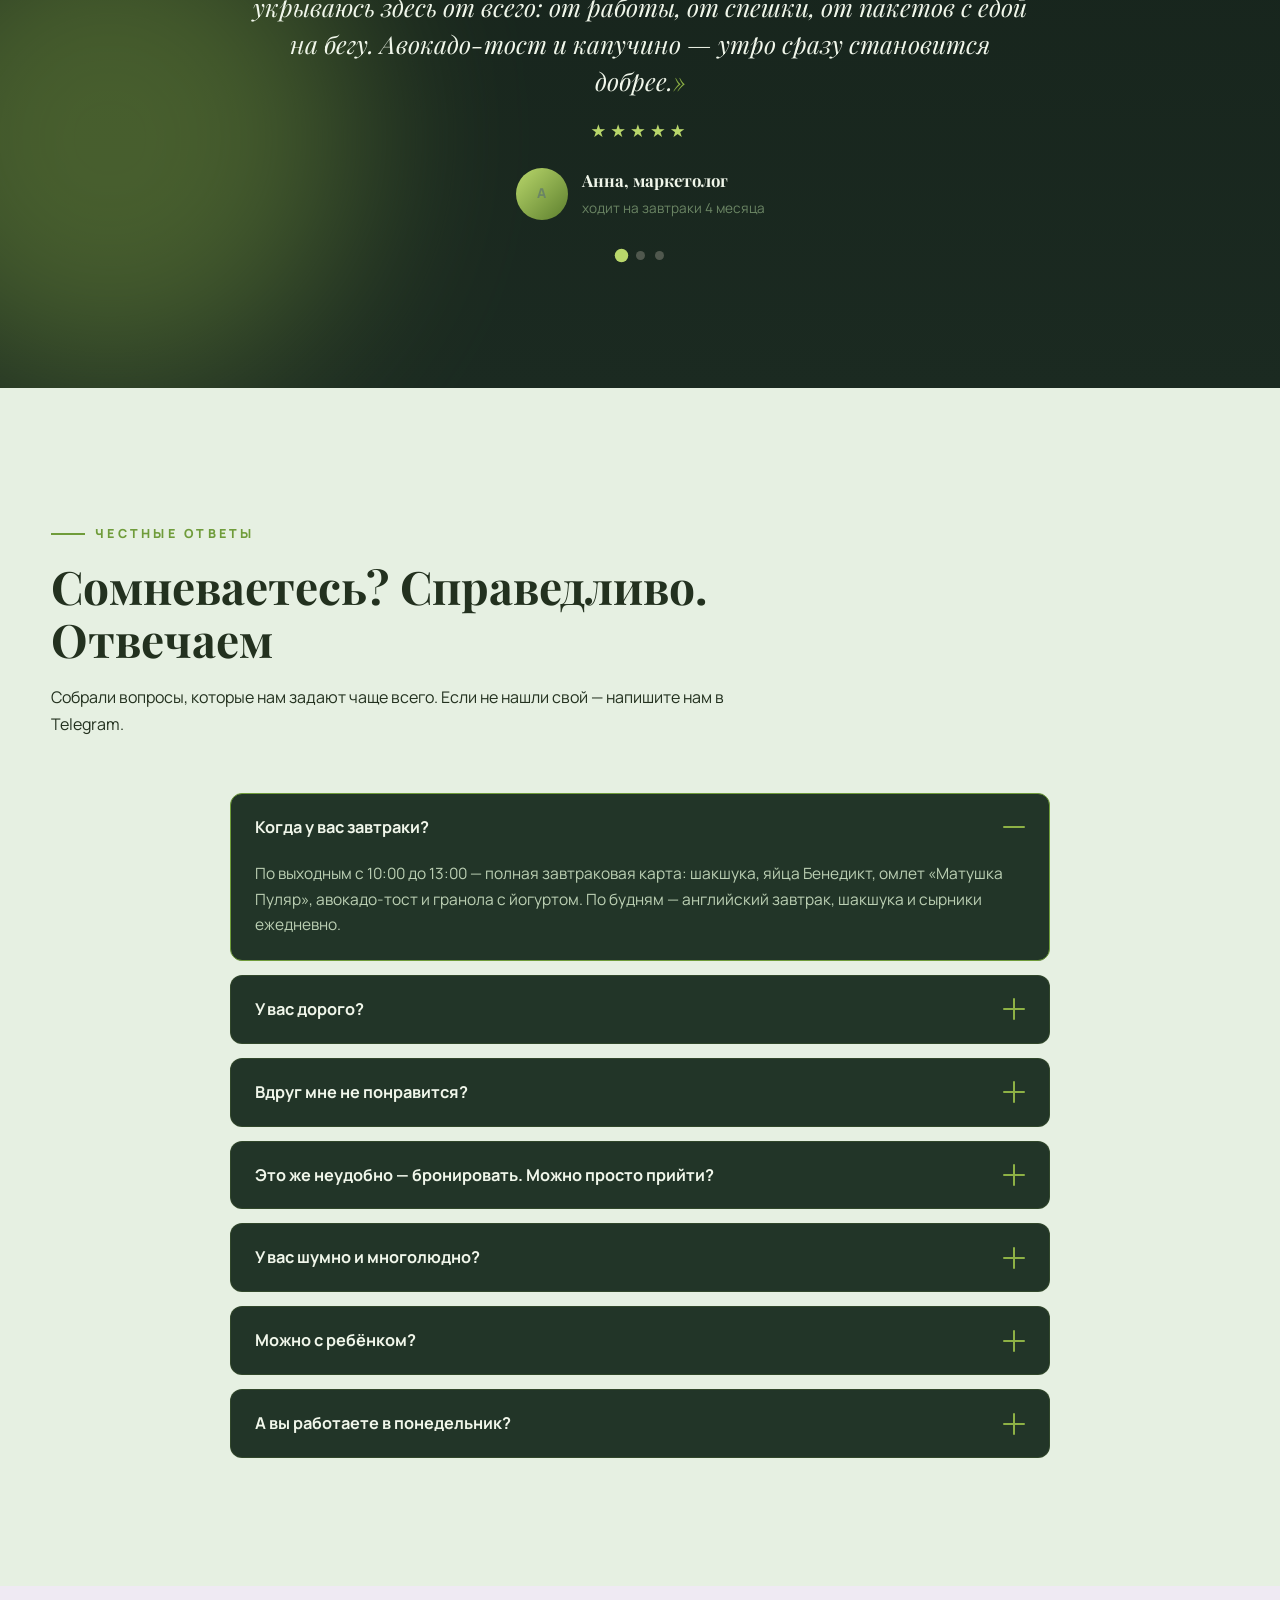
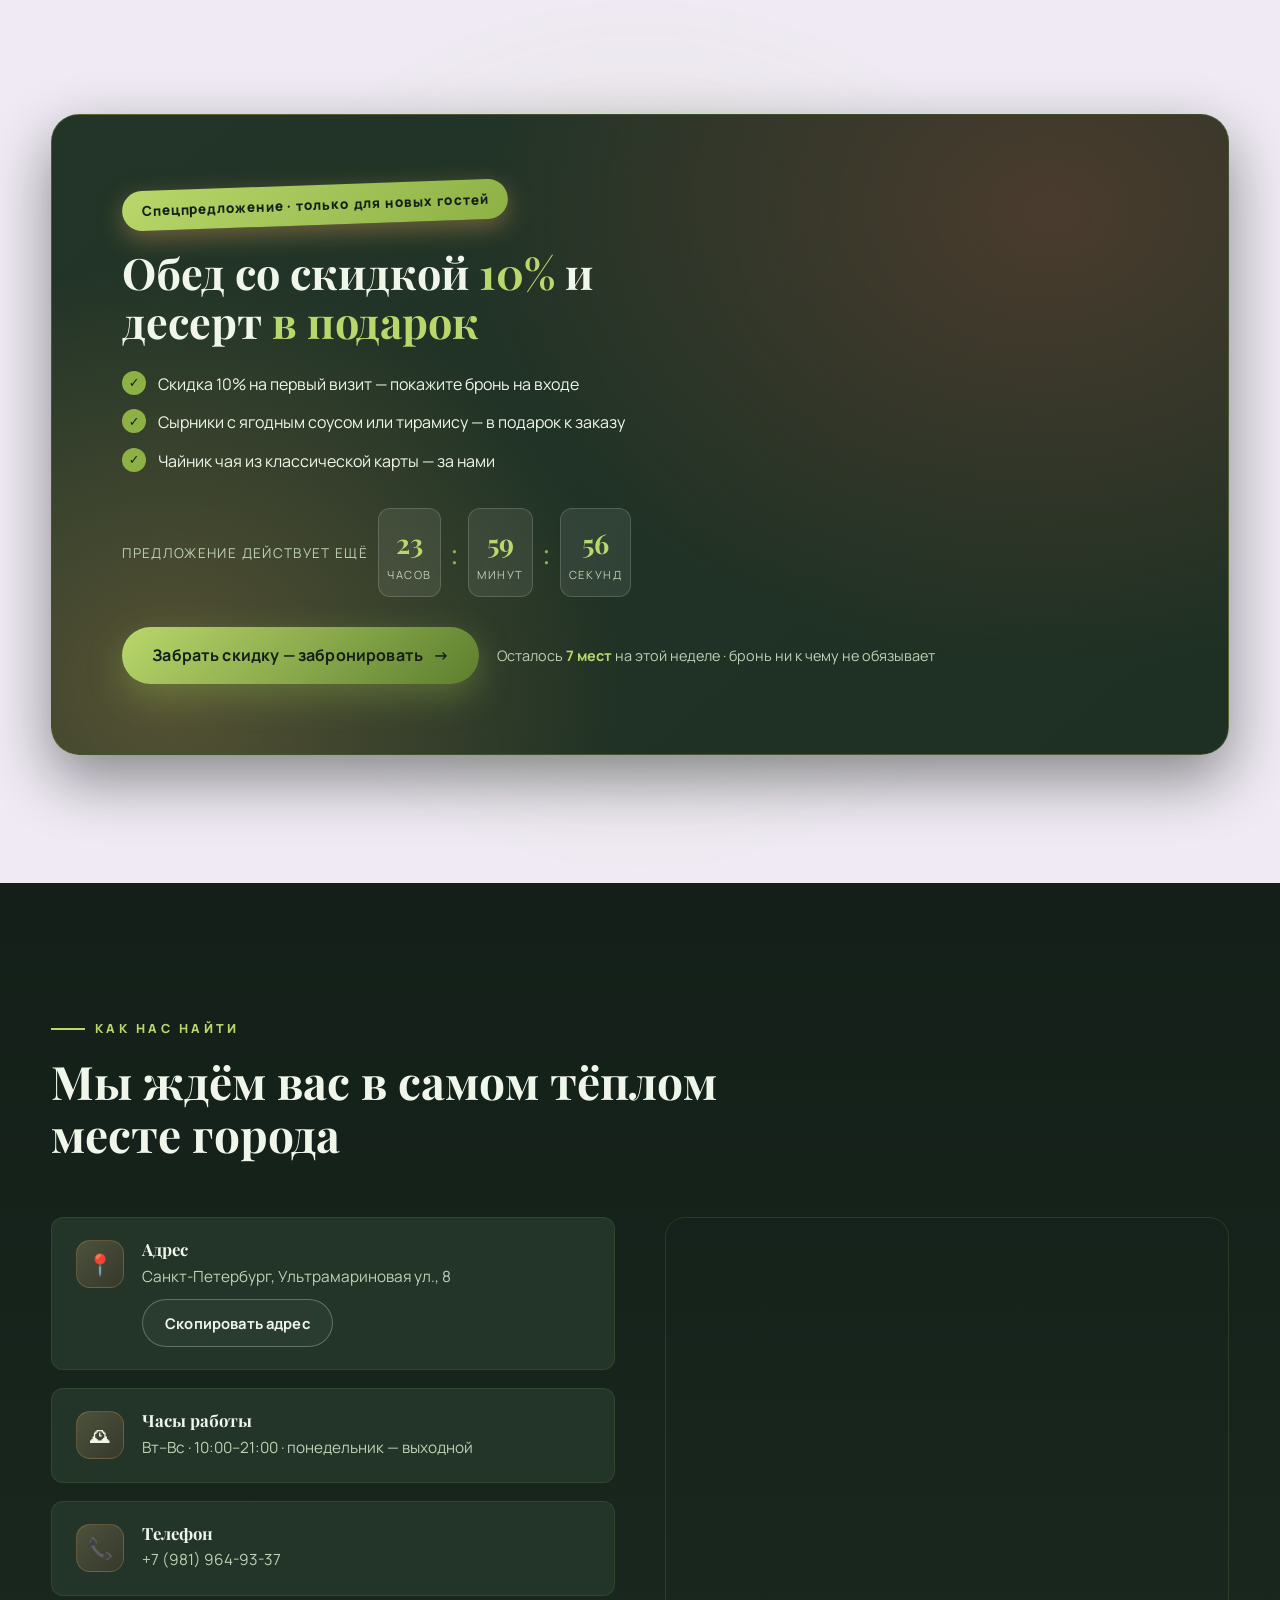
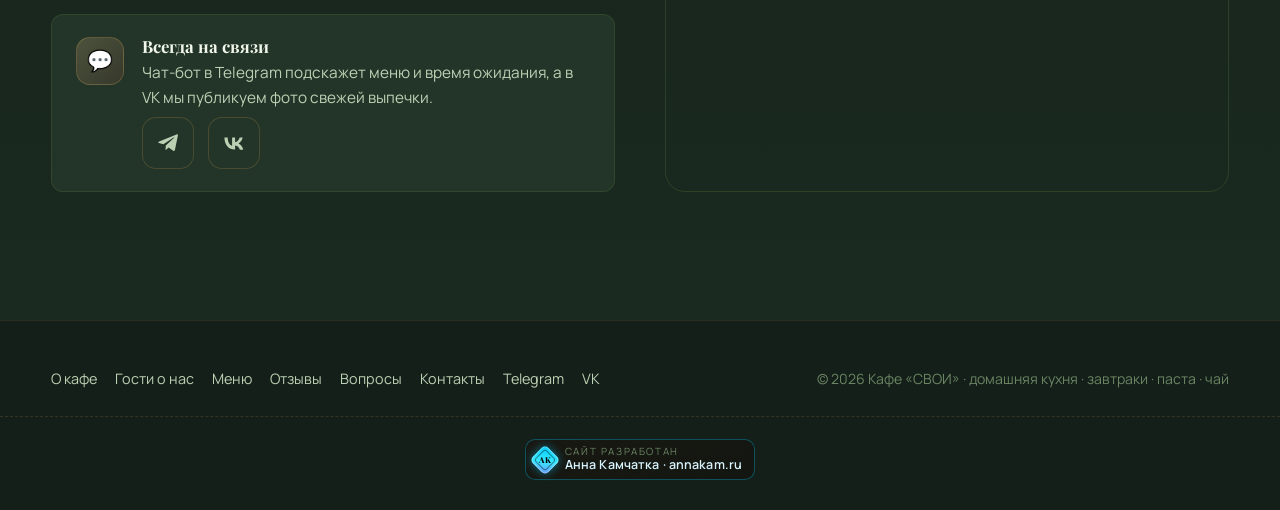
==== commit 0d383b4e: "fix: bump CSS cache-bust to v3 Co-authored-by: monkeycode-ai <monkeycode-ai@chaitin.com>" ====
--- a/index.html
+++ b/index.html
@@ -14,7 +14,7 @@
   <link rel="preconnect" href="https://fonts.googleapis.com">
   <link rel="preconnect" href="https://fonts.gstatic.com" crossorigin>
   <link href="https://fonts.googleapis.com/css2?family=Manrope:wght@400;600;700;800&family=Playfair+Display:ital,wght@0,700;0,800;1,700&display=swap" rel="stylesheet">
-  <link rel="stylesheet" href="css/style.css?v=2">
+  <link rel="stylesheet" href="css/style.css?v=3">
 </head>
 <body class="grain">
 
--- a/css/style.css
+++ b/css/style.css
@@ -35,7 +35,7 @@
 
 * { margin: 0; padding: 0; box-sizing: border-box; }
 
-html { scroll-behavior: smooth; }
+html { scroll-behavior: smooth; overflow-x: hidden; overflow-x: clip; }
 
 body {
   font-family: var(--font-body);
@@ -448,7 +448,7 @@
 /* ============================================================
    СЕКЦИИ-ОБЩЕЕ
    ============================================================ */
-.section { position: relative; padding: clamp(80px, 10vw, 130px) 0; }
+.section { position: relative; padding: clamp(80px, 10vw, 130px) 0; overflow: hidden; }
 .container { max-width: 1280px; margin: 0 auto; padding: 0 clamp(18px, 4vw, 60px); }
 
 /* Тематические фоны секций — основа светло-салатовый, остальные разбавлены */
@@ -1237,6 +1237,7 @@
 }
 
 @media (max-width: 520px) {
+  .marquee { transform: none; }
   .hero__content { padding-top: 130px; }
   .stats { grid-template-columns: 1fr 1fr; gap: 12px; }
   .toast-box { left: 16px; right: 16px; }
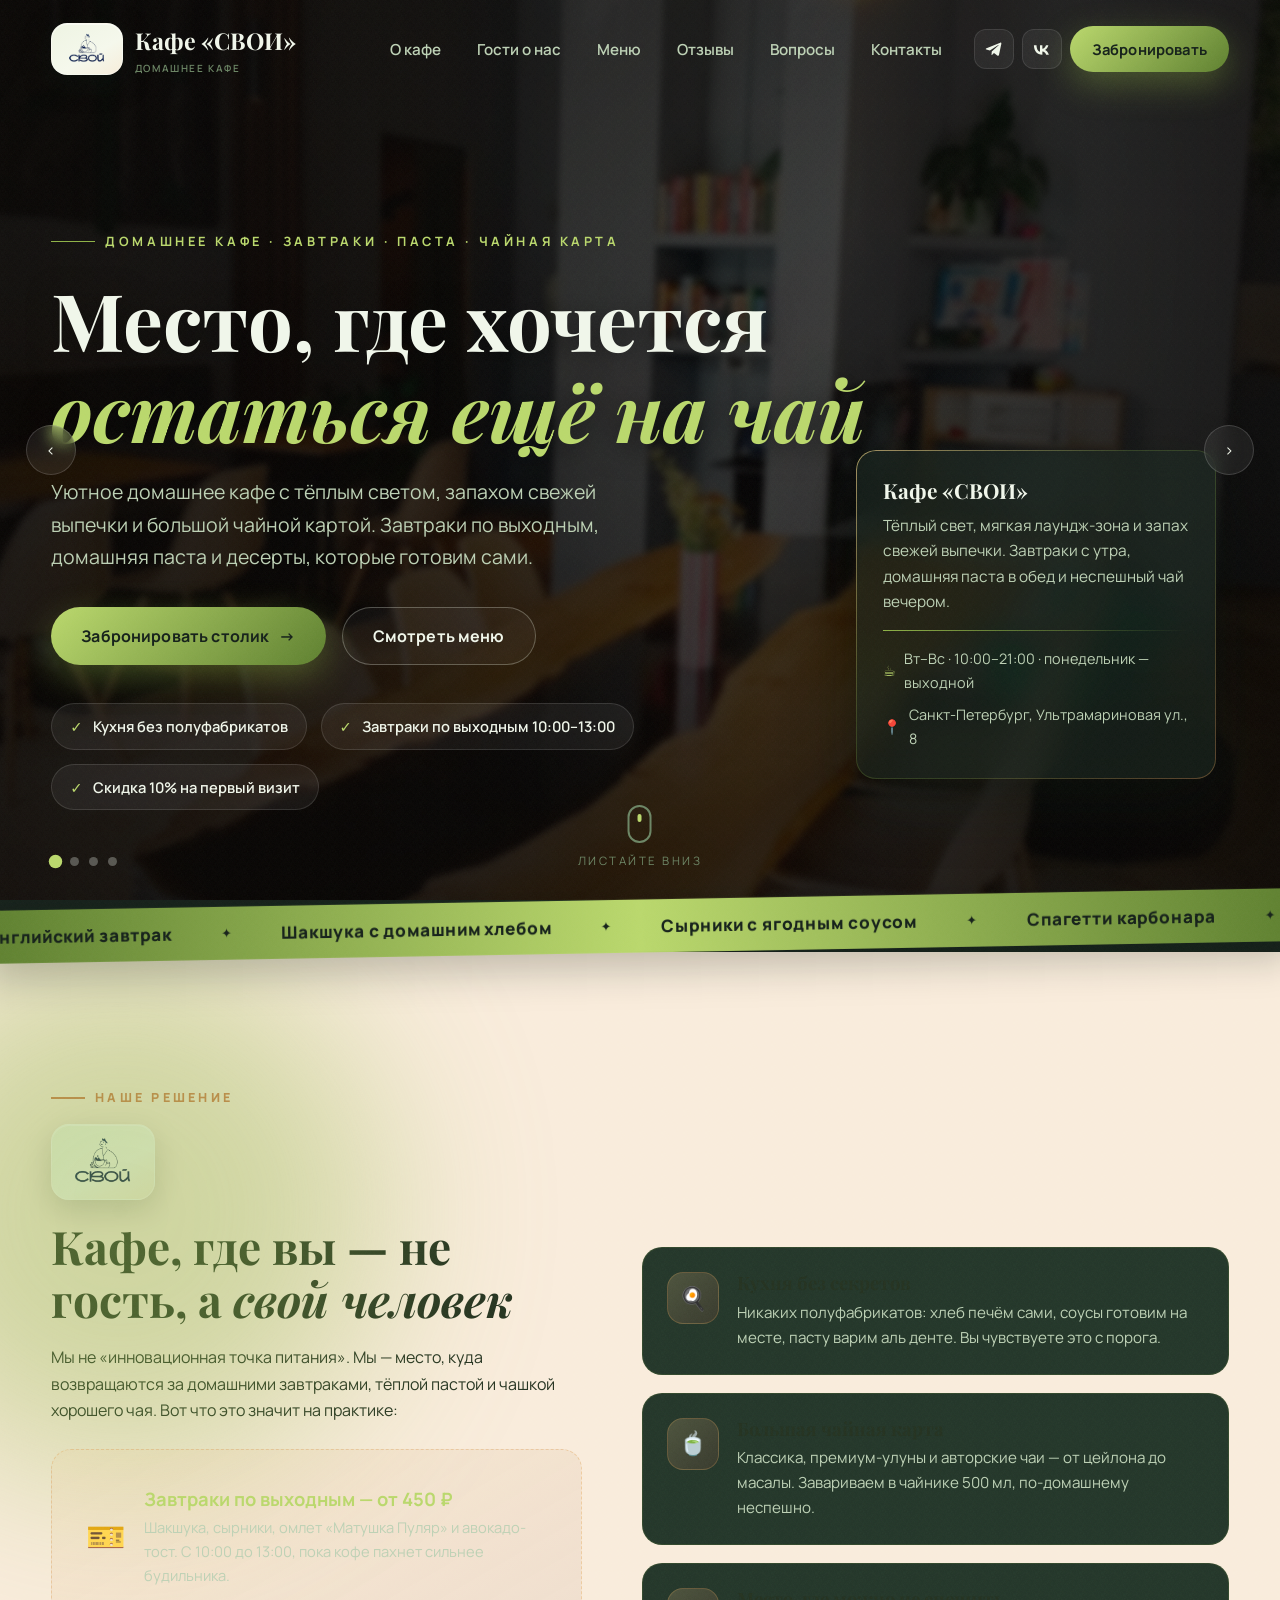
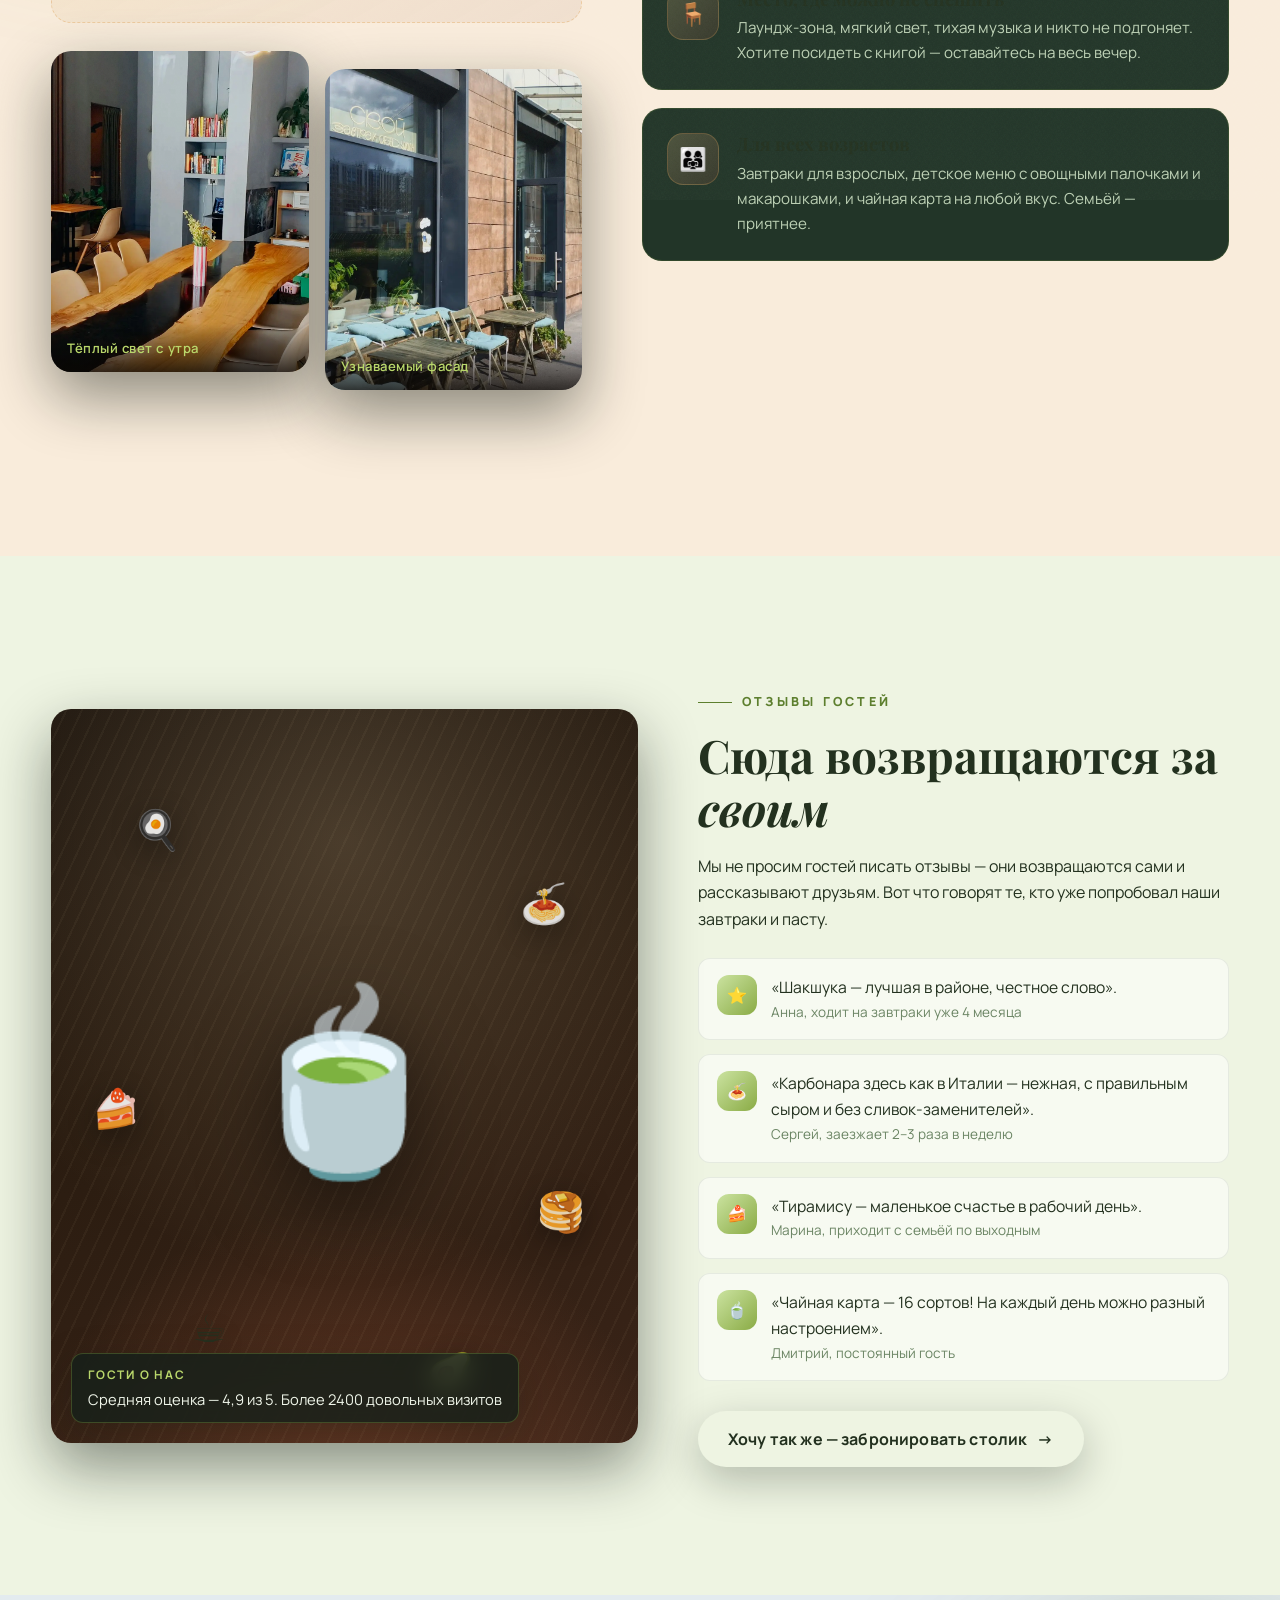
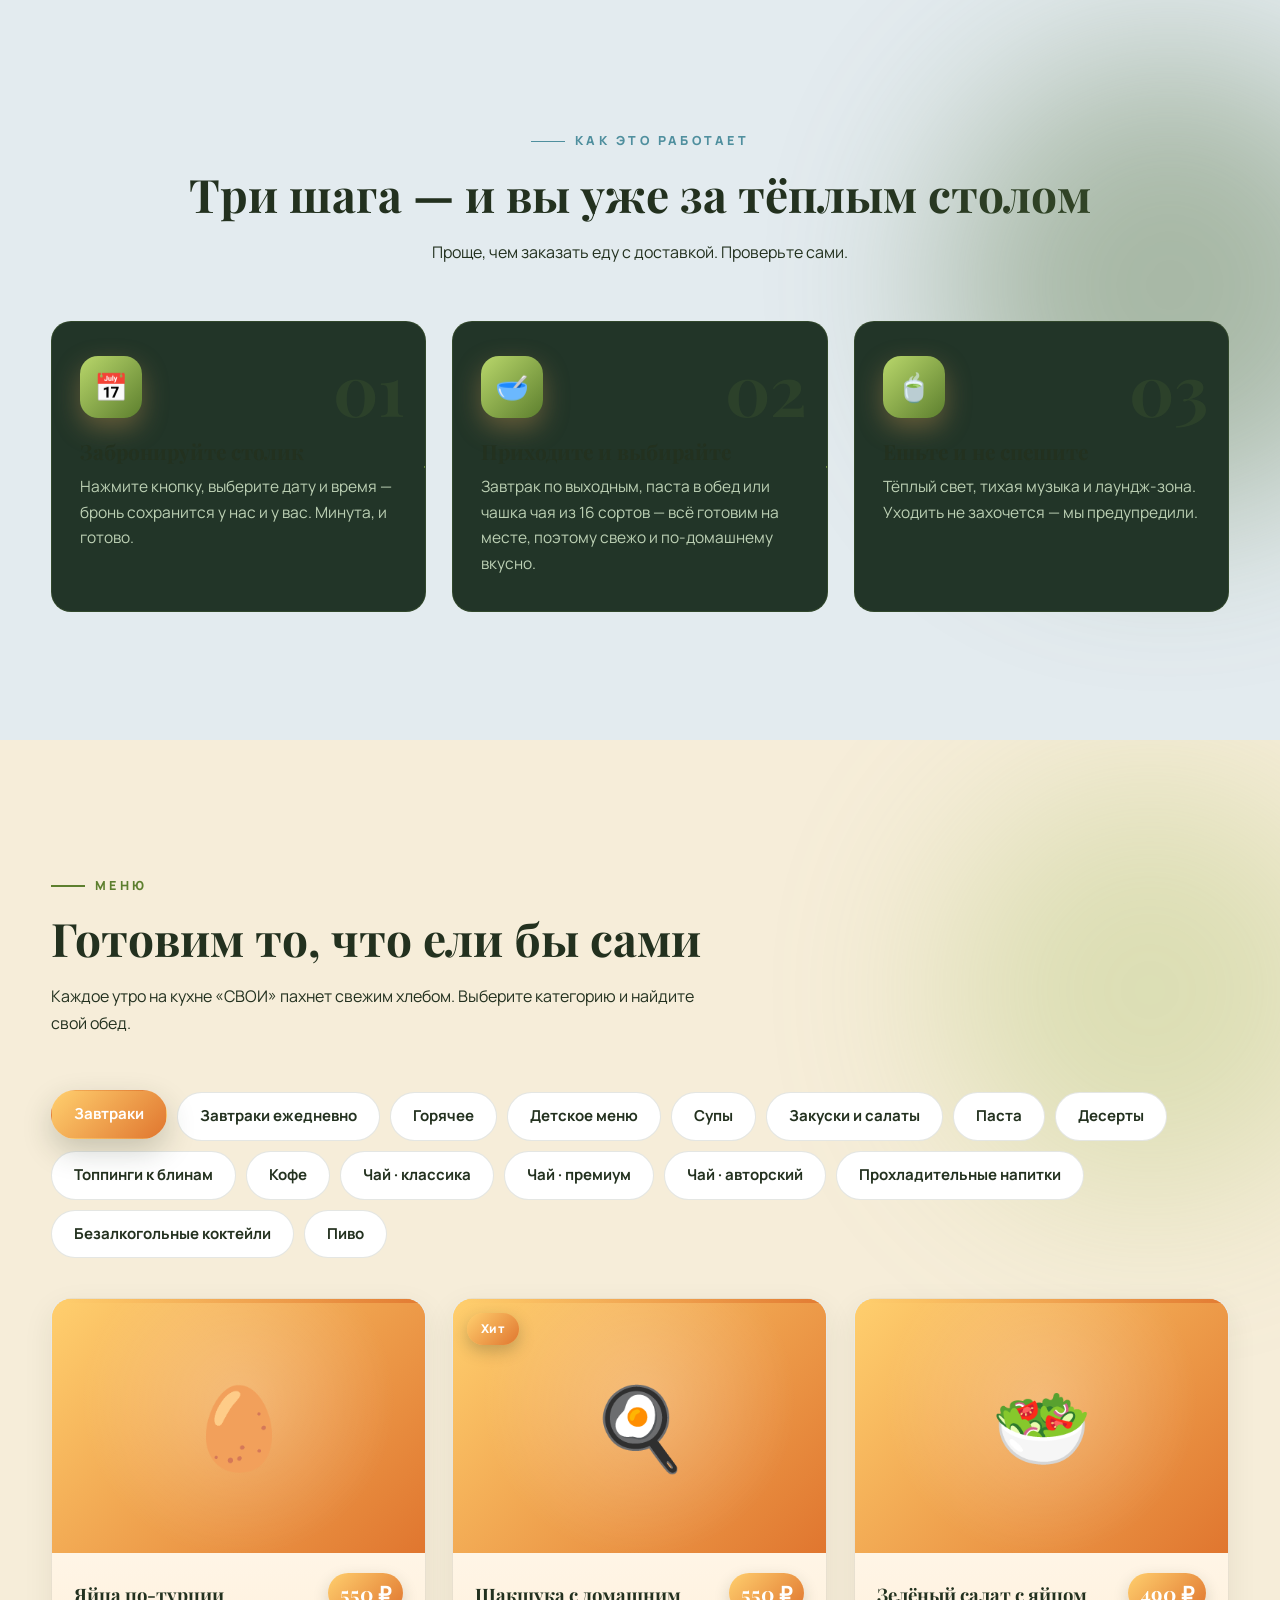
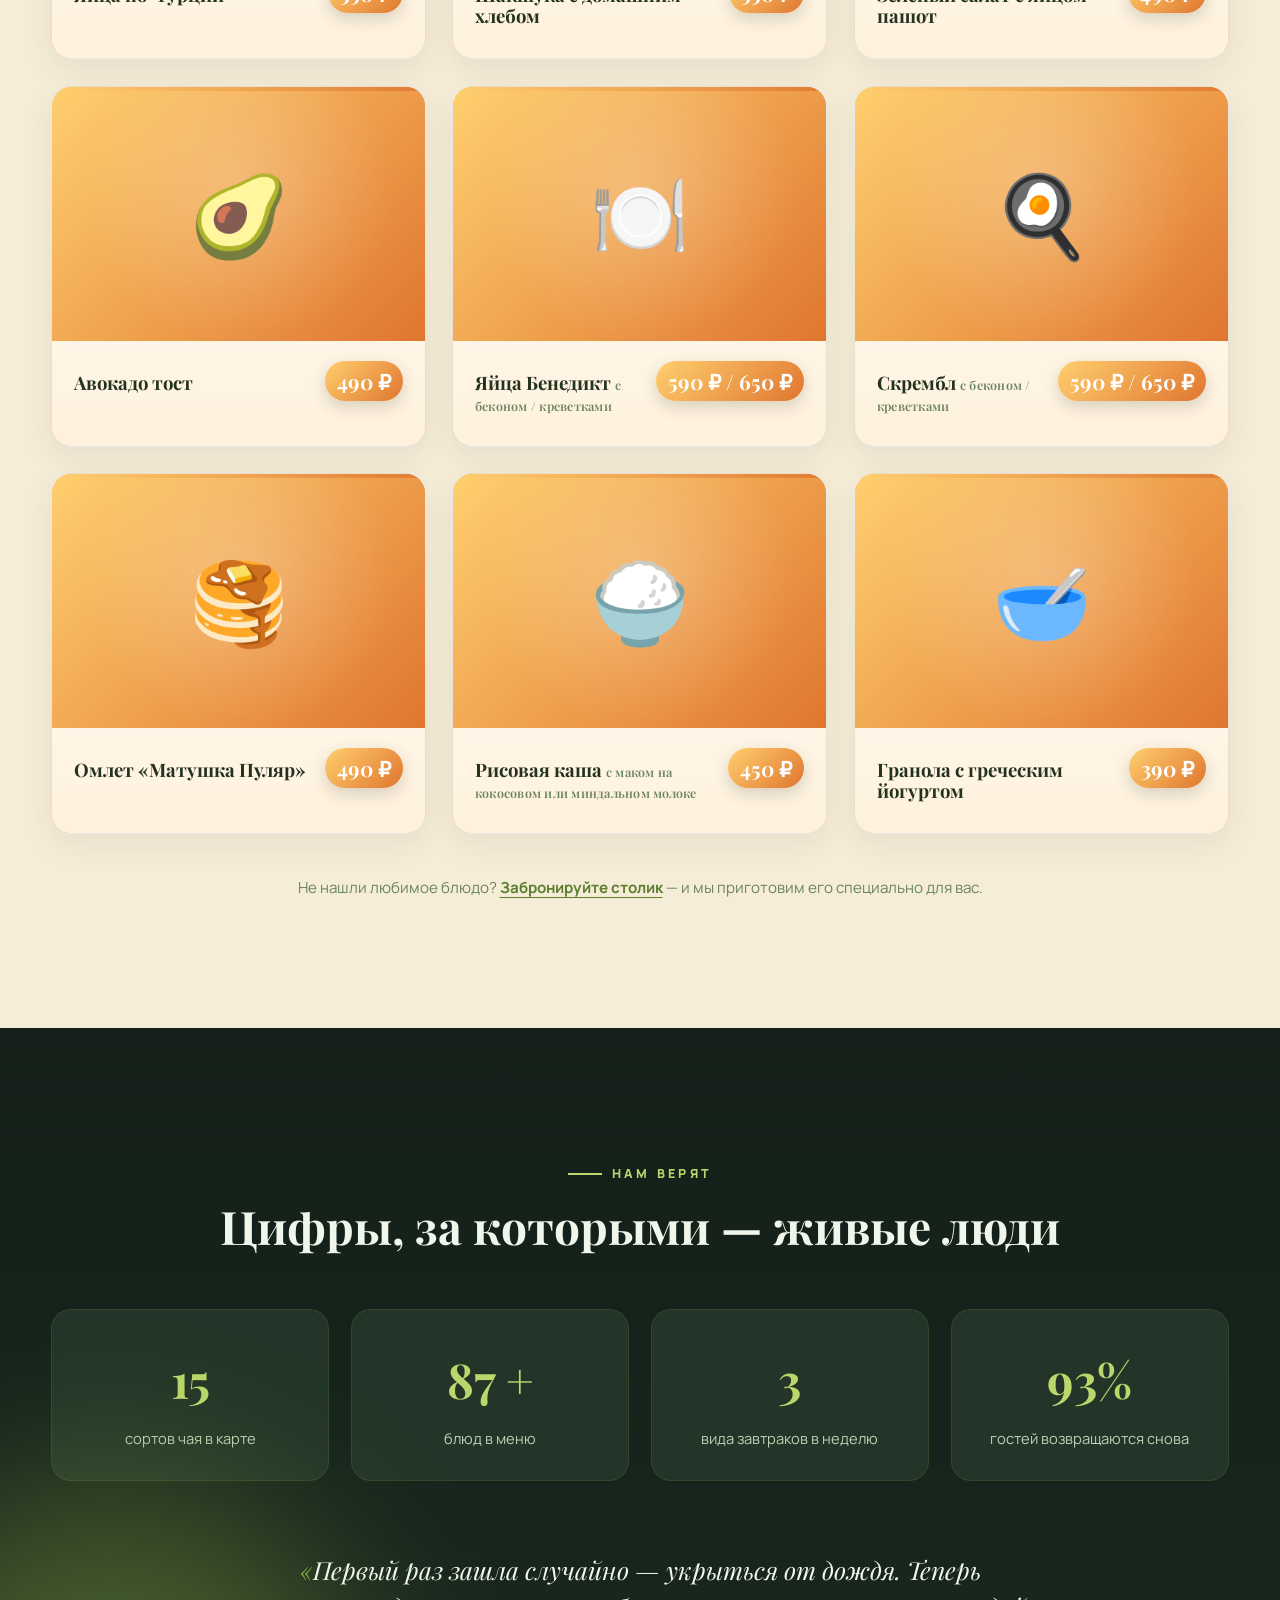
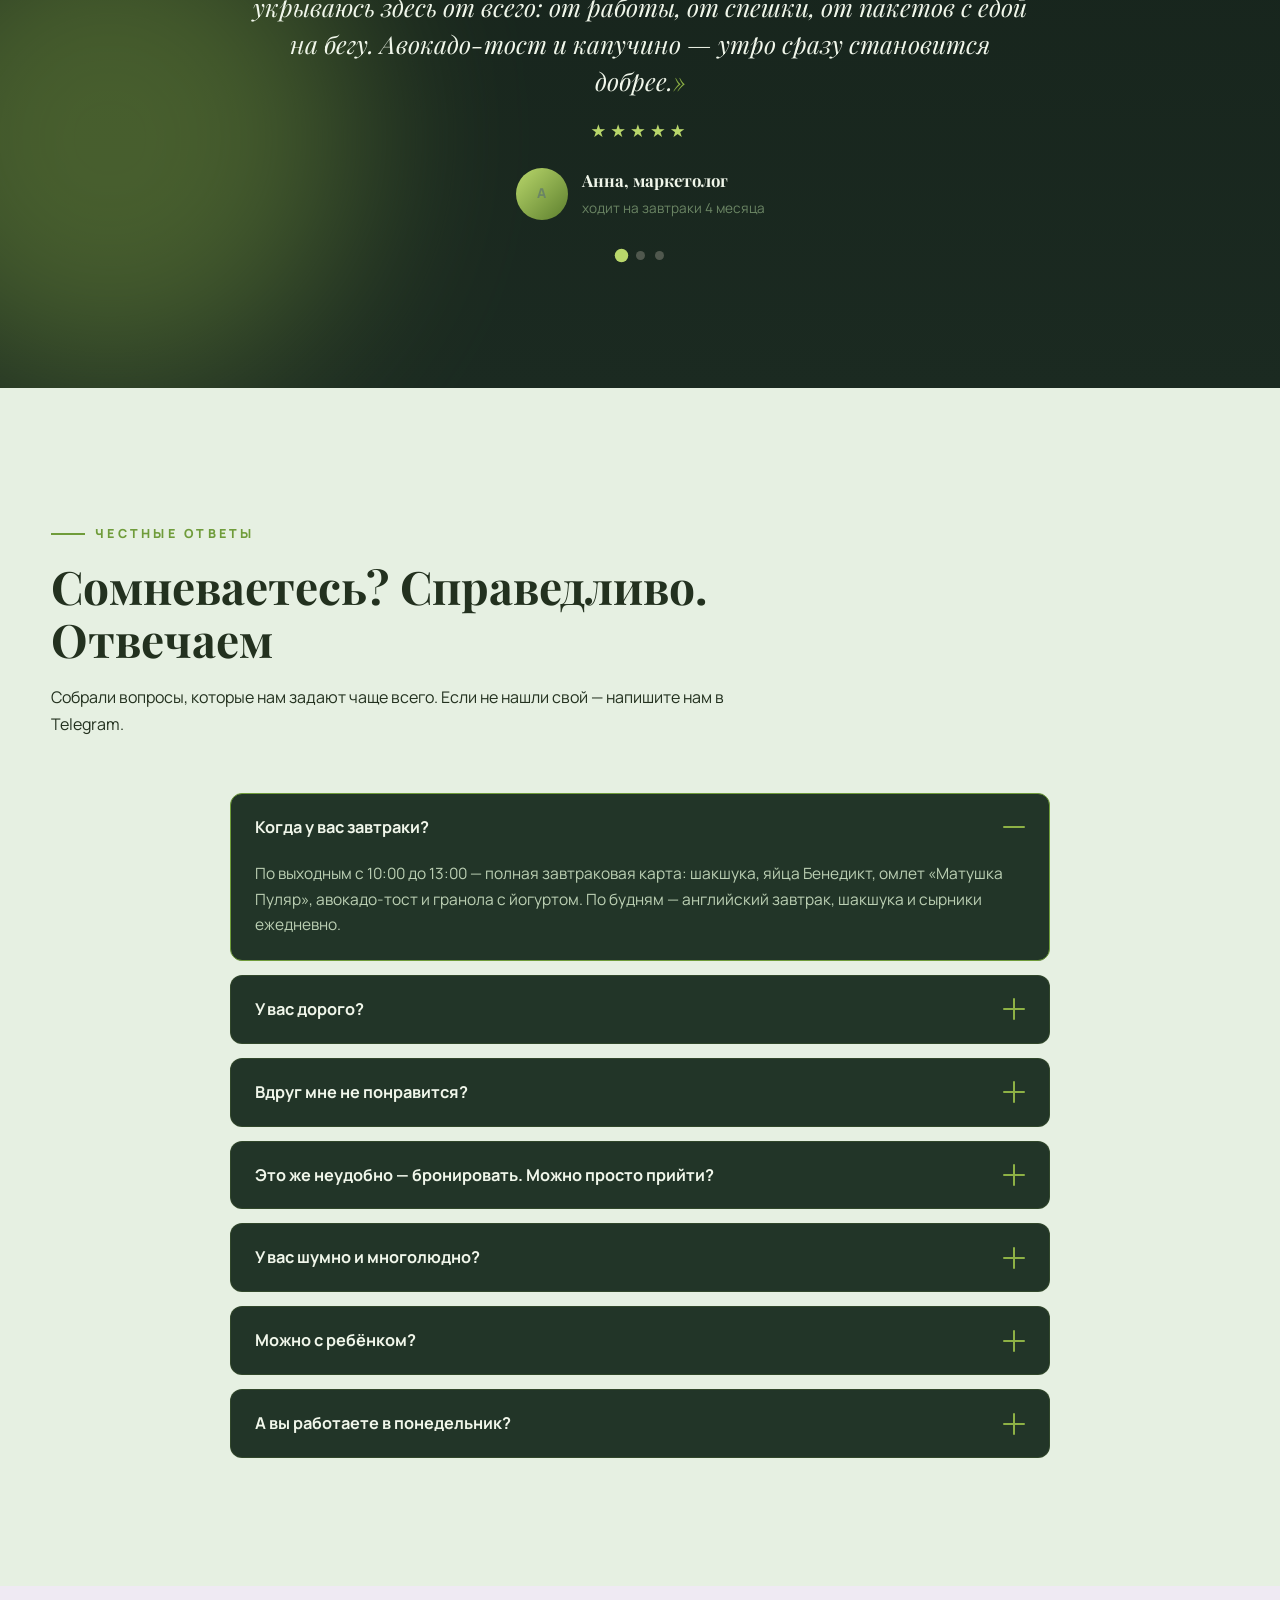
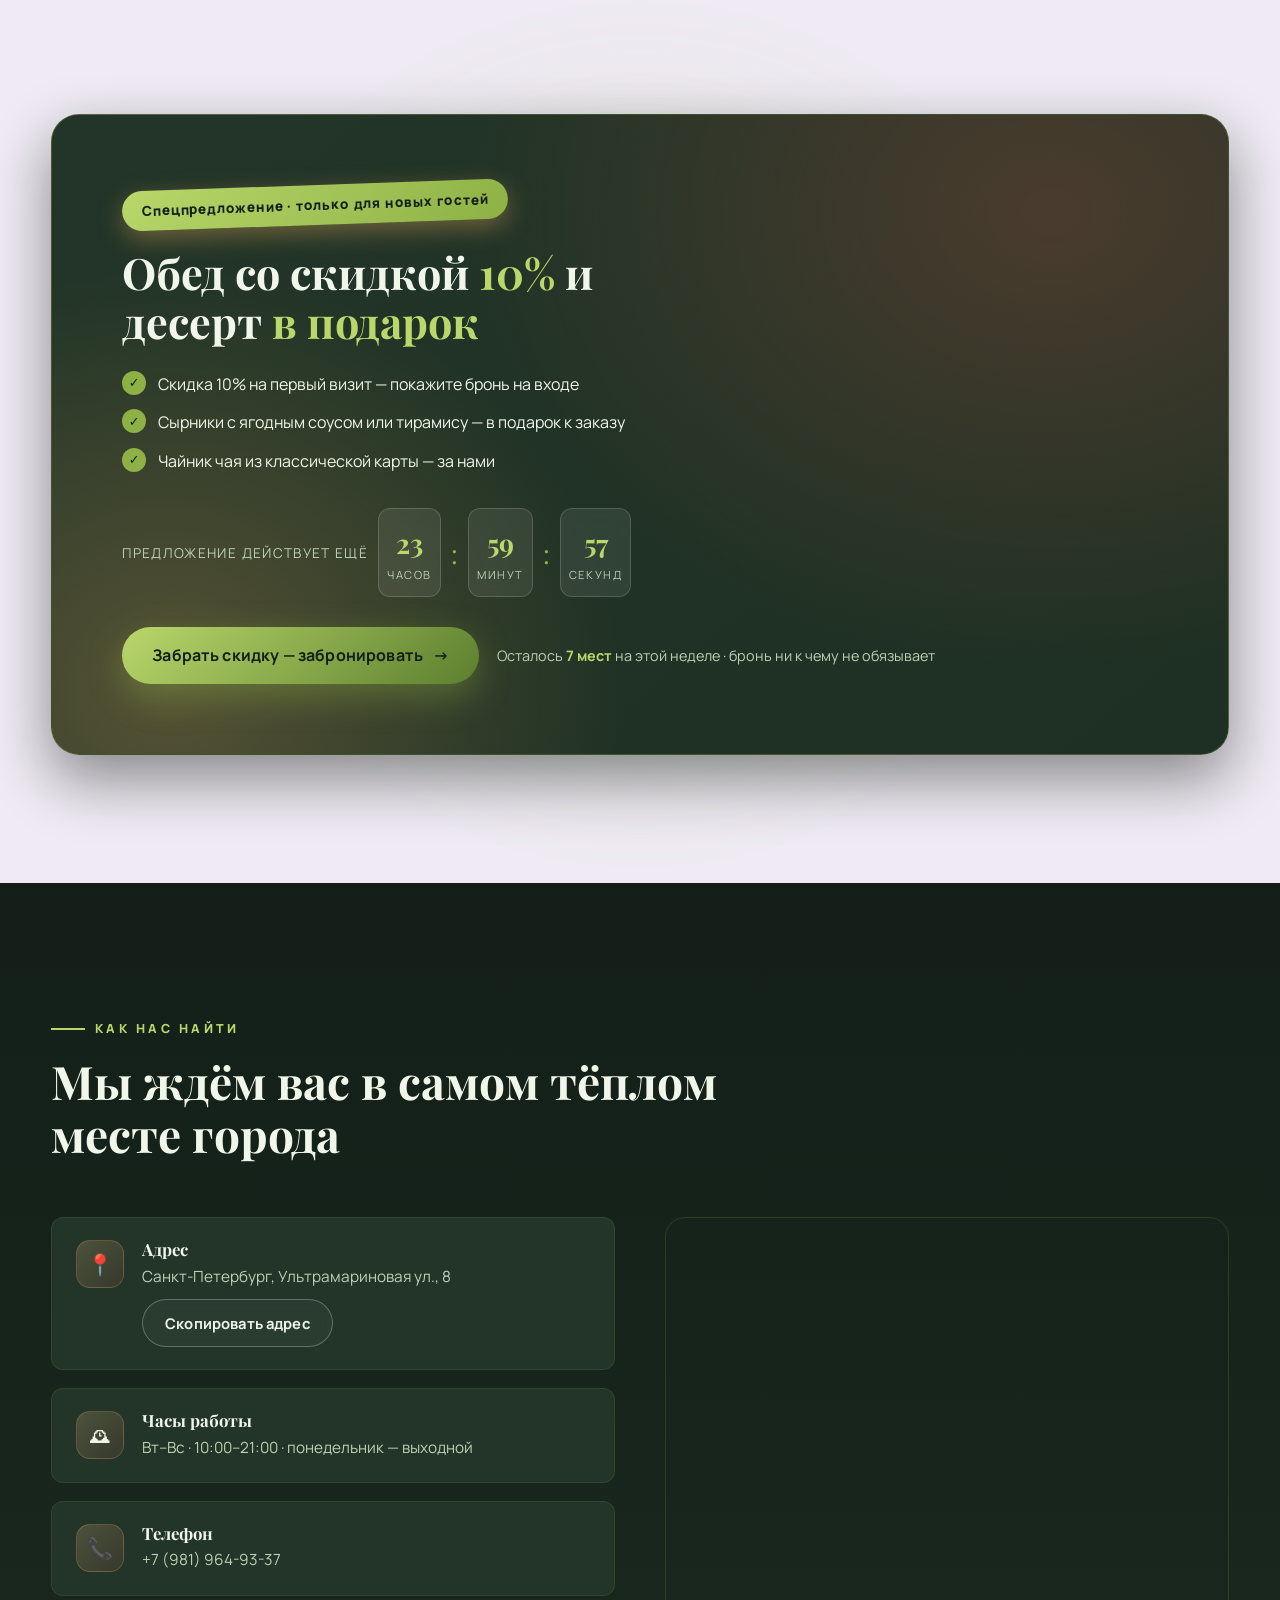
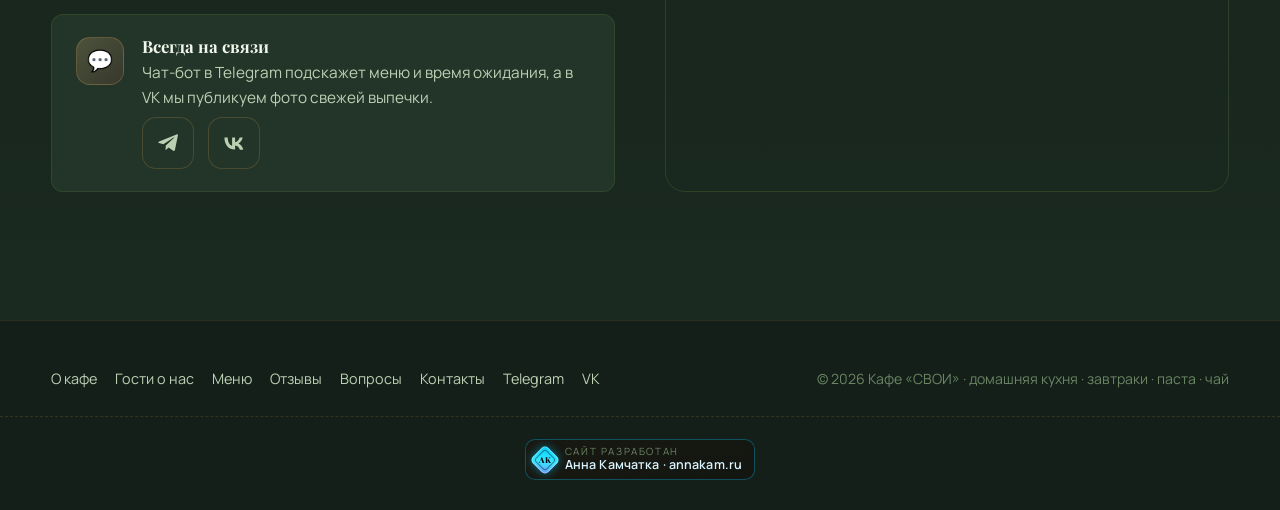
==== commit b4c0243c: "fix: remove overflow-x clip on html (broke mobile scrolling); contain overflow at source Co-authored" ====
--- a/index.html
+++ b/index.html
@@ -14,7 +14,7 @@
   <link rel="preconnect" href="https://fonts.googleapis.com">
   <link rel="preconnect" href="https://fonts.gstatic.com" crossorigin>
   <link href="https://fonts.googleapis.com/css2?family=Manrope:wght@400;600;700;800&family=Playfair+Display:ital,wght@0,700;0,800;1,700&display=swap" rel="stylesheet">
-  <link rel="stylesheet" href="css/style.css?v=3">
+  <link rel="stylesheet" href="css/style.css?v=4">
 </head>
 <body class="grain">
 
--- a/css/style.css
+++ b/css/style.css
@@ -35,7 +35,7 @@
 
 * { margin: 0; padding: 0; box-sizing: border-box; }
 
-html { scroll-behavior: smooth; overflow-x: hidden; overflow-x: clip; }
+html { scroll-behavior: smooth; }
 
 body {
   font-family: var(--font-body);
@@ -1227,6 +1227,7 @@
 
 @media (max-width: 860px) {
   .nav { display: none; }
+  .marquee { transform: none; }
   .footer__inner { flex-direction: column; align-items: flex-start; gap: 22px; }
   .footer__nav { width: 100%; display: flex; flex-wrap: wrap; justify-content: center; gap: 14px 22px; }
   .footer__nav a { font-size: 1.02rem; font-weight: 600; padding: 6px 10px; }
@@ -1237,7 +1238,6 @@
 }
 
 @media (max-width: 520px) {
-  .marquee { transform: none; }
   .hero__content { padding-top: 130px; }
   .stats { grid-template-columns: 1fr 1fr; gap: 12px; }
   .toast-box { left: 16px; right: 16px; }
